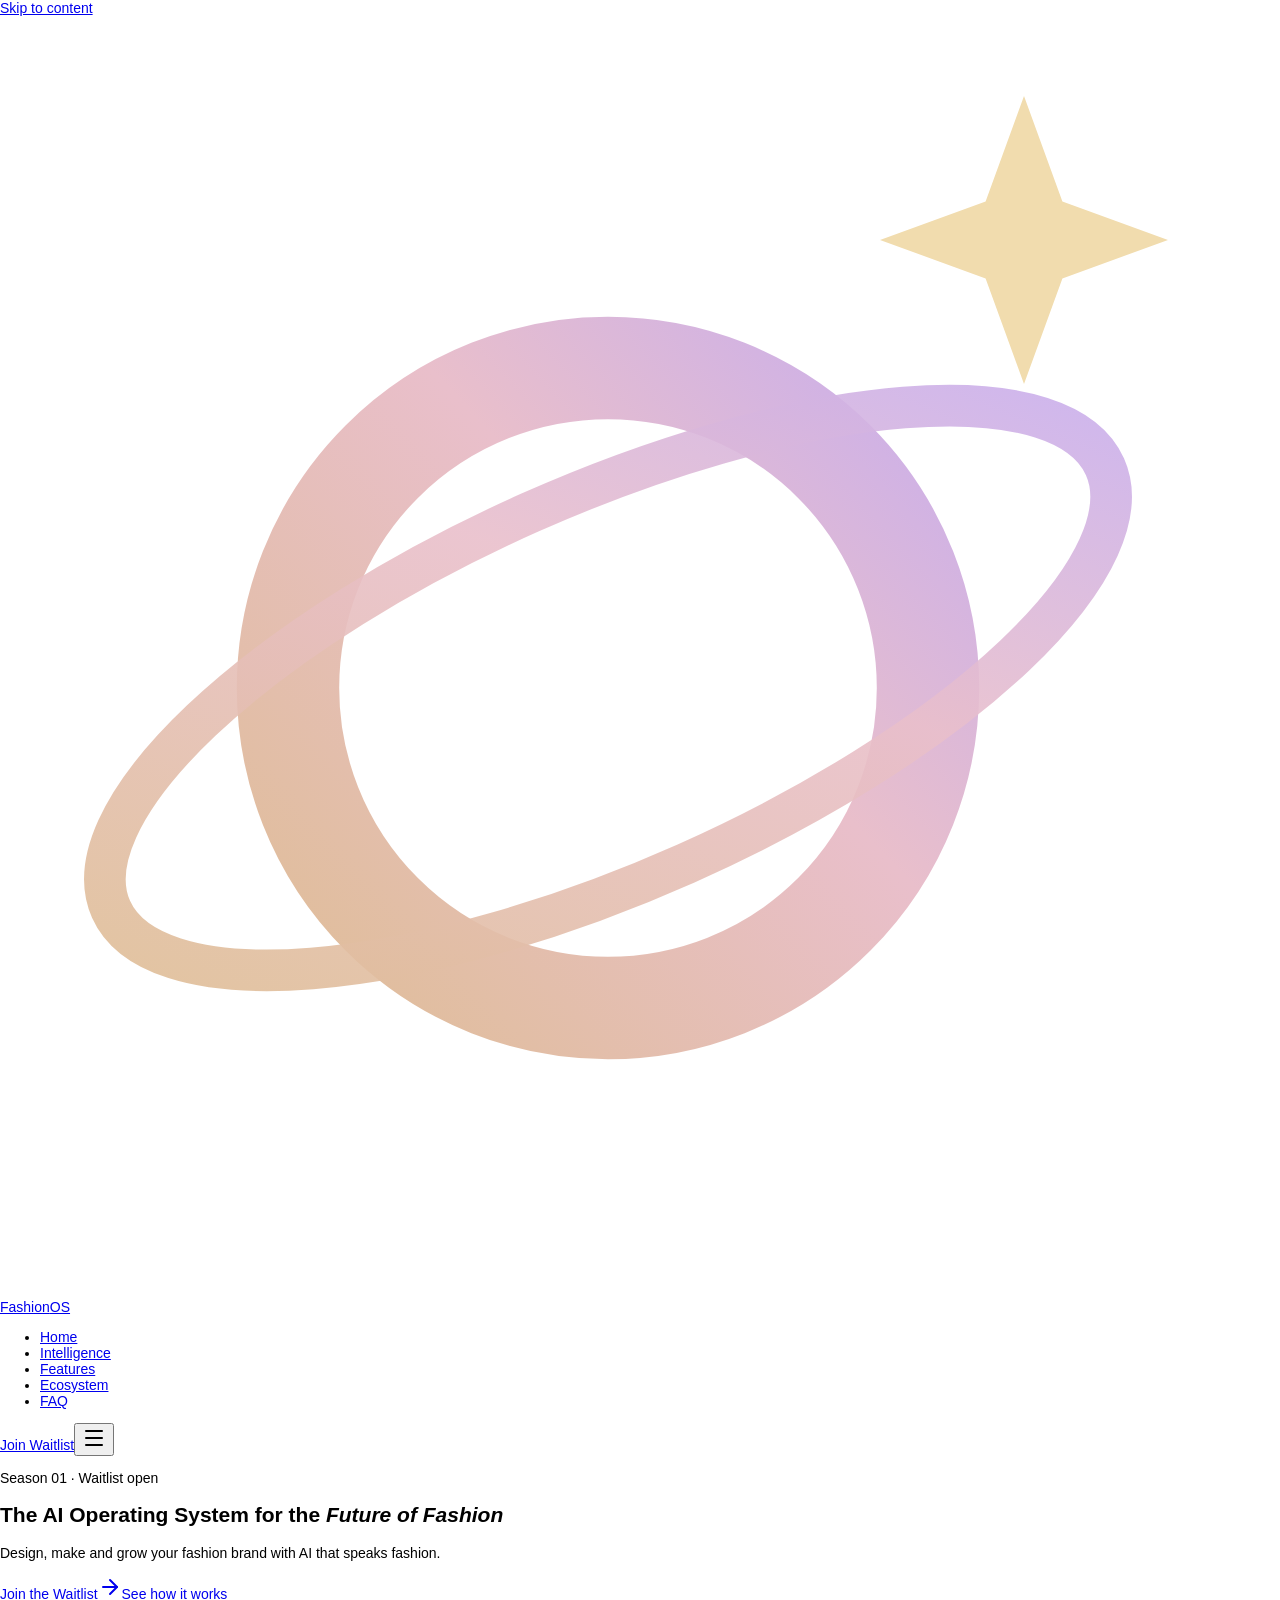
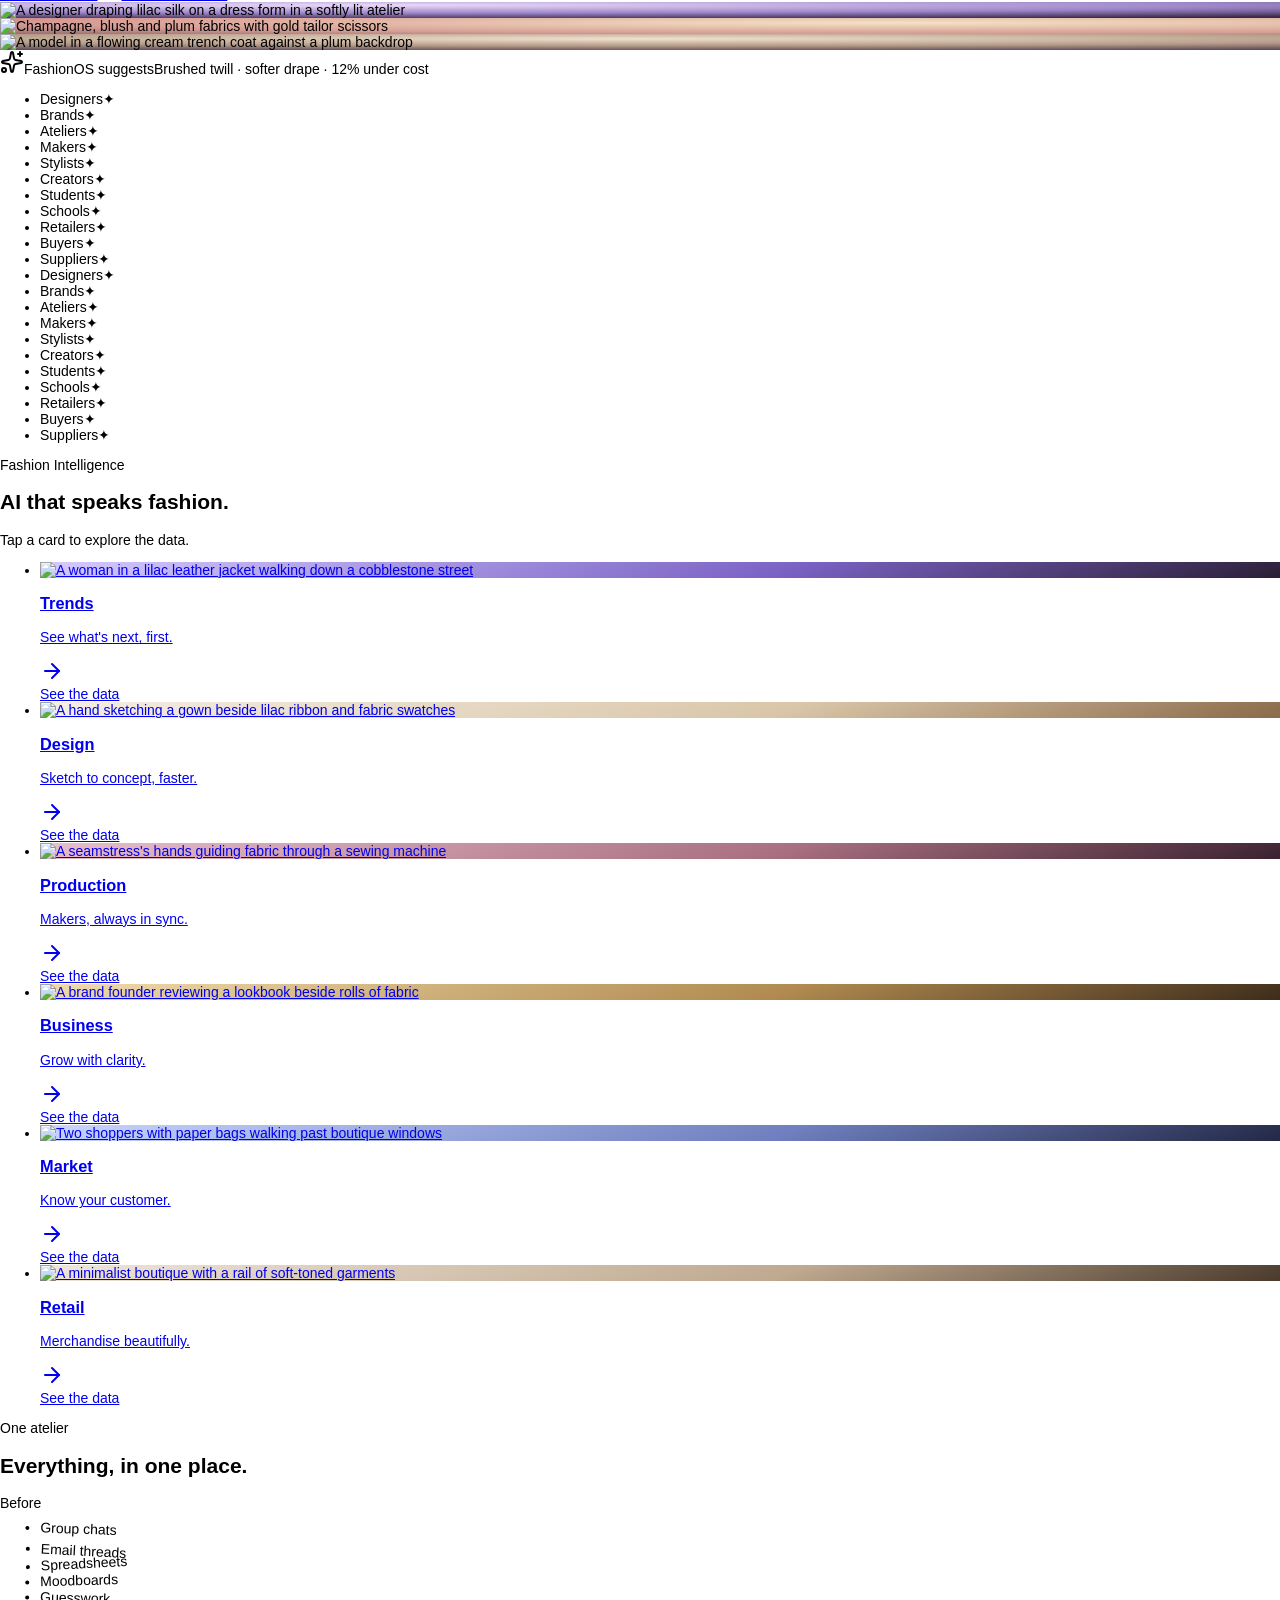
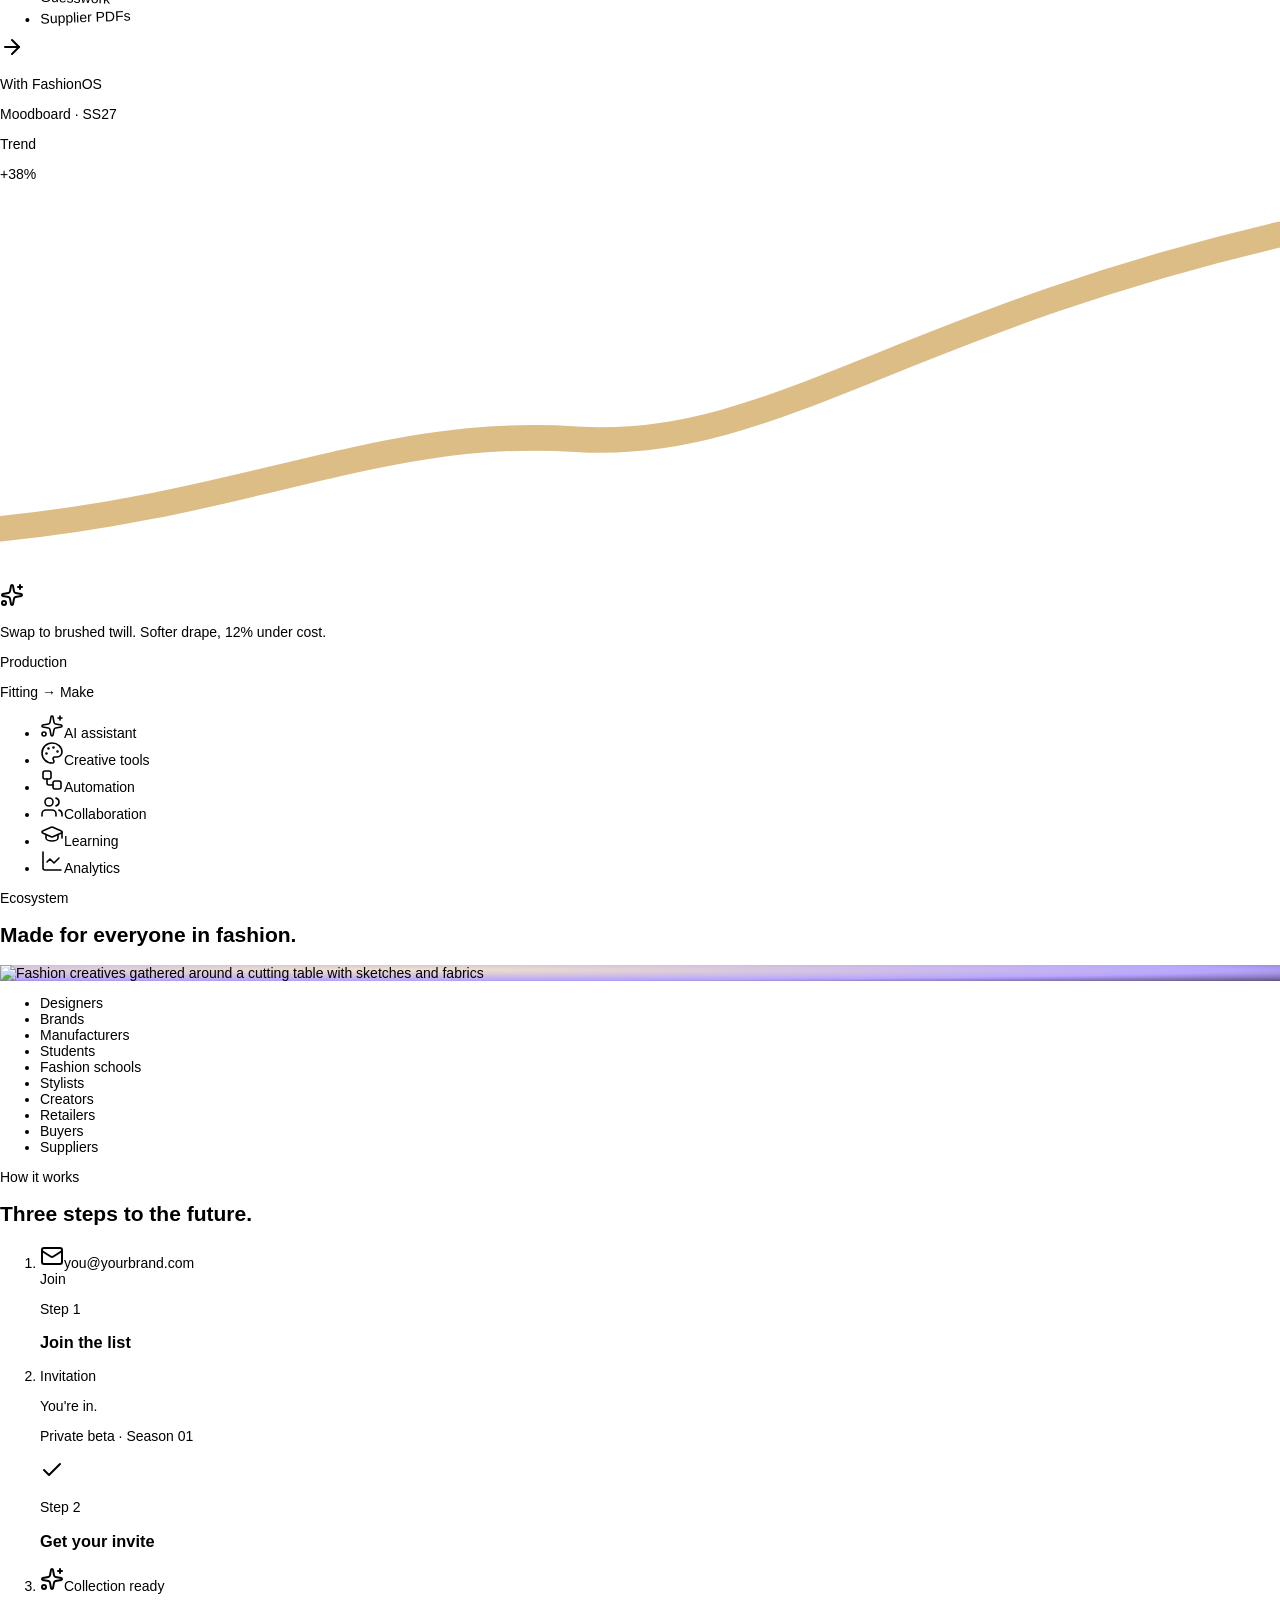
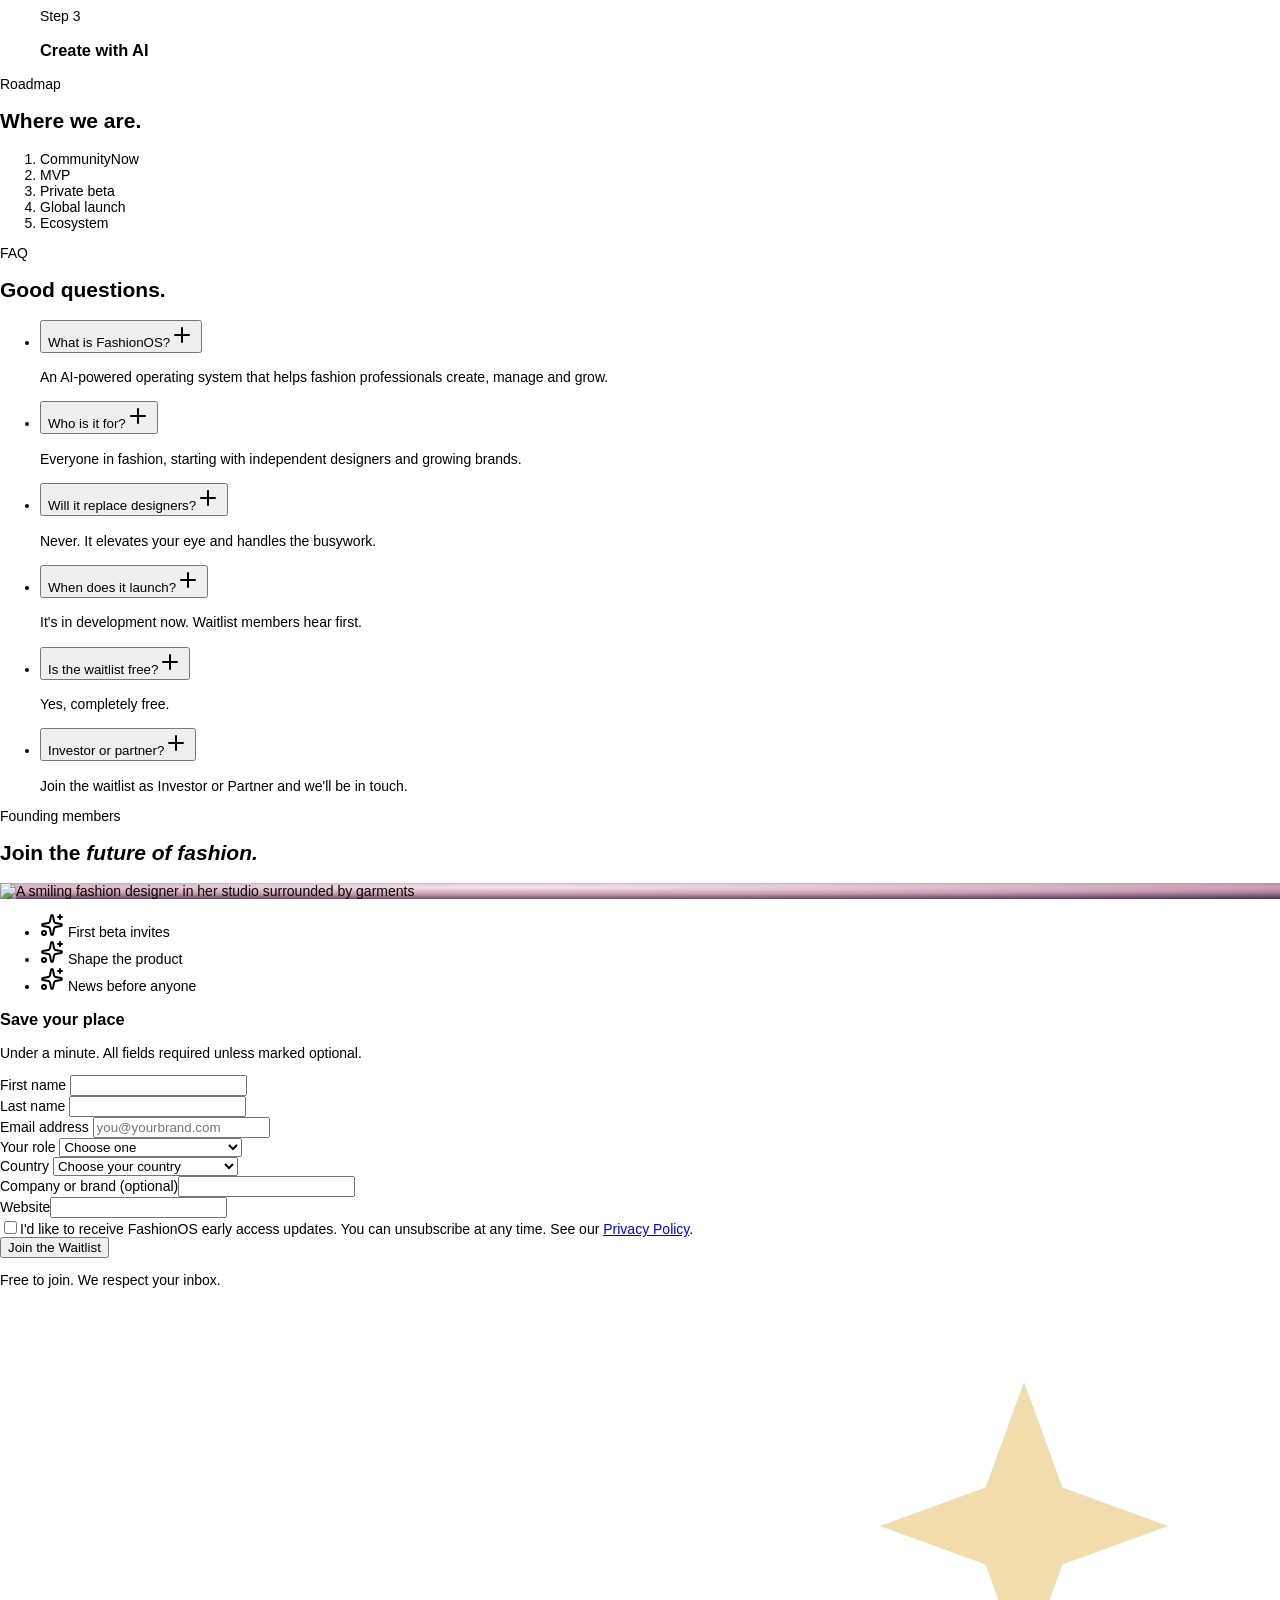
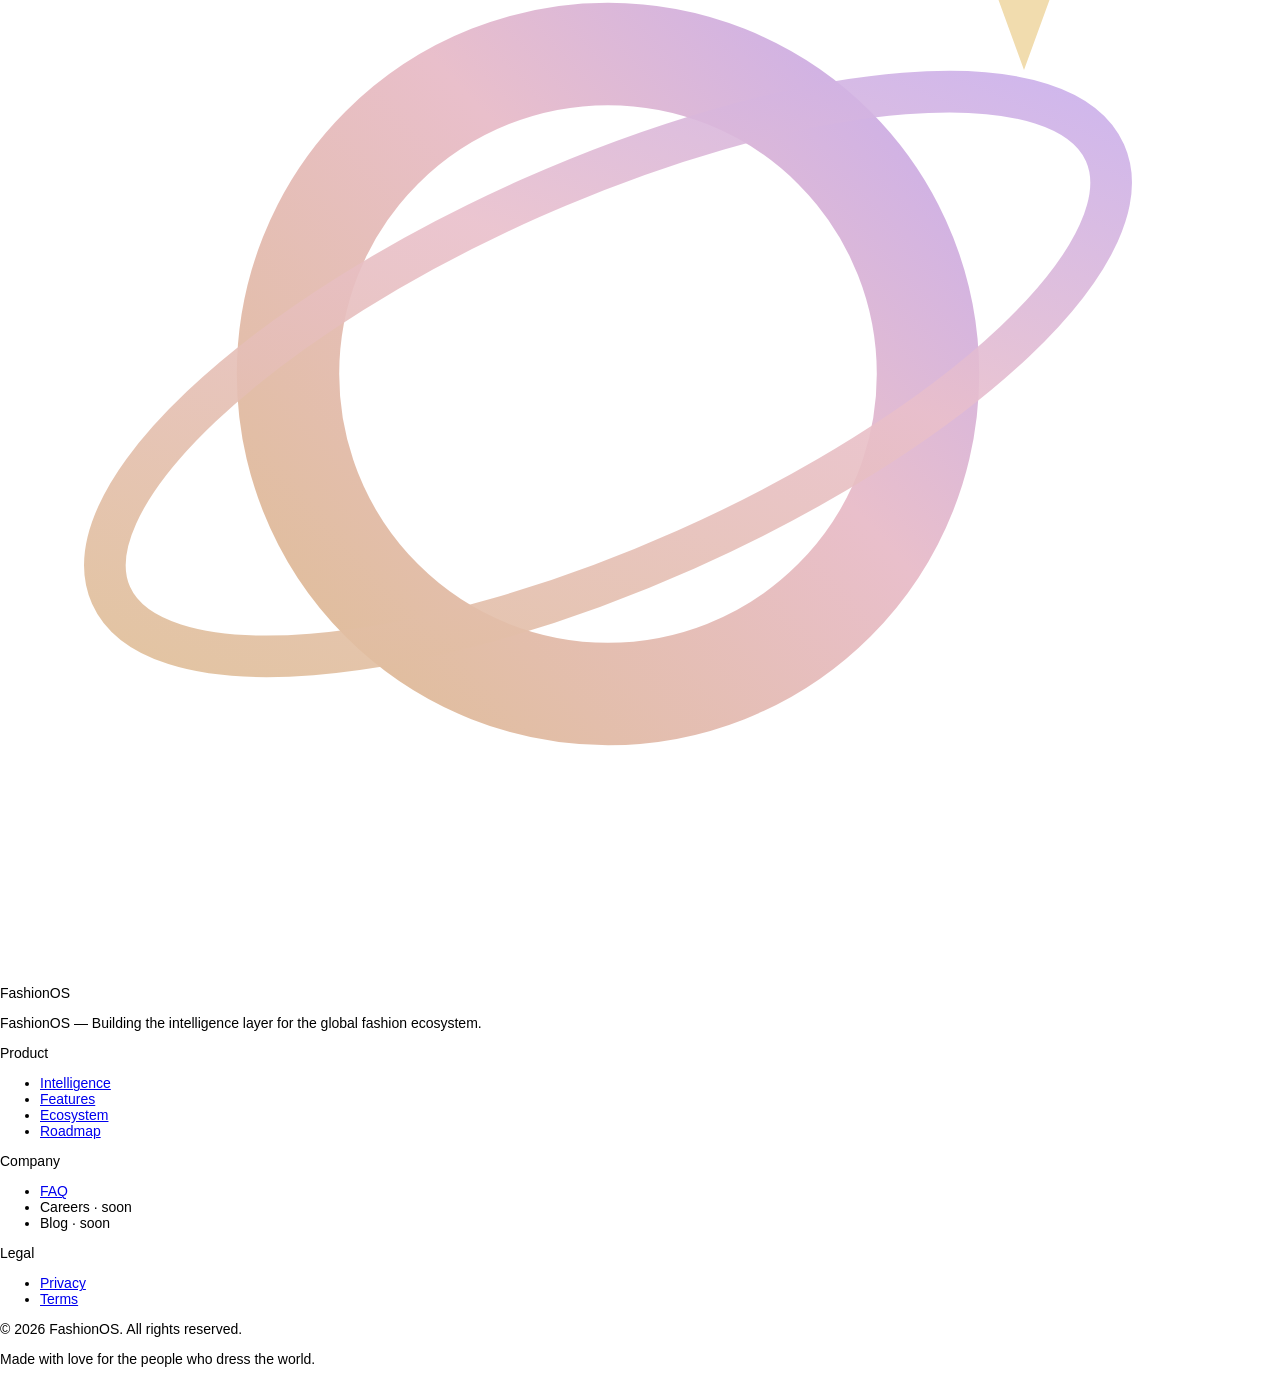
==== index.html @ 743b9f78 "Add files via upload" ====
<!doctype html><html><head><meta charset=utf8><meta name=viewport content="width=device-width,initial-scale=1,viewport-fit=cover"><style>:root{color-scheme:light;box-sizing:border-box;padding-top:env(safe-area-inset-top,0px);padding-bottom:env(safe-area-inset-bottom,0px)}html{scroll-padding-top:env(safe-area-inset-top,0px)}body{margin:0;padding:0;font:14px -apple-system,BlinkMacSystemFont,sans-serif;background:#fff;color:#000}img{max-width:100%}[hidden]:not([hidden=until-found i]){display:none!important}</style></head><body>
<meta name="theme-color" content="#141019" />
    <title>FashionOS Landing Page</title>
    <meta name="description" content="FashionOS is an AI-powered fashion intelligence platform helping designers, brands, manufacturers, and fashion professionals create, manage, and grow smarter." />
    <meta name="robots" content="index, follow" />
    <link rel="canonical" href="https://fashionos.ai/" />
    <meta property="og:type" content="website" />
    <meta property="og:site_name" content="FashionOS" />
    <meta property="og:title" content="FashionOS — Building the Intelligence Layer for Fashion" />
    <meta property="og:description" content="Discover the future of fashion technology with FashionOS, an AI-powered platform designed to transform creativity, production, and business decisions." />
    <meta property="og:url" content="https://fashionos.ai/" />
    <meta property="og:image" content="https://fashionos.ai/og-image.png" />
    <meta property="og:image:width" content="1200" />
    <meta property="og:image:height" content="630" />
    <meta property="og:image:alt" content="FashionOS, the AI operating system for the future of fashion" />
    <meta name="twitter:card" content="summary_large_image" />
    <meta name="twitter:title" content="FashionOS — Building the Intelligence Layer for Fashion" />
    <meta name="twitter:description" content="Discover the future of fashion technology with FashionOS, an AI-powered platform designed to transform creativity, production, and business decisions." />
    <meta name="twitter:image" content="https://fashionos.ai/og-image.png" />
    <script type="application/ld+json">{"@context":"https://schema.org","@type":"Organization","name":"FashionOS","url":"https://fashionos.ai/","logo":"https://fashionos.ai/icon-512.png","description":"FashionOS — Building the intelligence layer for the global fashion ecosystem.","sameAs":[]}</script>
    <script type="application/ld+json">{"@context":"https://schema.org","@type":"WebSite","name":"FashionOS","url":"https://fashionos.ai/"}</script>
    <script type="application/ld+json">{"@context":"https://schema.org","@type":"SoftwareApplication","name":"FashionOS","applicationCategory":"BusinessApplication","applicationSubCategory":"AI Fashion Technology Platform","operatingSystem":"Web","description":"FashionOS is an AI-powered fashion intelligence platform helping designers, brands, manufacturers, and fashion professionals create, manage, and grow smarter.","url":"https://fashionos.ai/"}</script>
    <script type="application/ld+json">{"@context":"https://schema.org","@type":"FAQPage","mainEntity":[{"@type":"Question","name":"What is FashionOS?","acceptedAnswer":{"@type":"Answer","text":"An AI-powered operating system that helps fashion professionals create, manage and grow."}},{"@type":"Question","name":"Who is it for?","acceptedAnswer":{"@type":"Answer","text":"Everyone in fashion, starting with independent designers and growing brands."}},{"@type":"Question","name":"Will it replace designers?","acceptedAnswer":{"@type":"Answer","text":"Never. It elevates your eye and handles the busywork."}},{"@type":"Question","name":"When does it launch?","acceptedAnswer":{"@type":"Answer","text":"It's in development now. Waitlist members hear first."}},{"@type":"Question","name":"Is the waitlist free?","acceptedAnswer":{"@type":"Answer","text":"Yes, completely free."}},{"@type":"Question","name":"Investor or partner?","acceptedAnswer":{"@type":"Answer","text":"Join the waitlist as Investor or Partner and we'll be in touch."}}]}</script>
    <link rel="icon" href="./favicon.svg" type="image/svg+xml" />
    <link rel="icon" href="./favicon-32.png" sizes="32x32" type="image/png" />
    <link rel="apple-touch-icon" href="./apple-touch-icon.png" />
    <link rel="preload" href="./fonts/fraunces-latin-soft-normal.woff2" as="font" type="font/woff2" crossorigin />
    <link rel="preload" href="./fonts/fraunces-latin-soft-italic.woff2" as="font" type="font/woff2" crossorigin />
    <link rel="preload" href="./fonts/inter-latin-wght-normal.woff2" as="font" type="font/woff2" crossorigin />
    <script defer src="./config.js"></script>
    <script type="module" crossorigin src="./assets/index-CwRFqcDE.js"></script>
    <link rel="stylesheet" crossorigin href="./assets/style-B6pCrrAK.css">
<div id="root" data-page="home"><link rel="preload" as="image" href="./images/fashionos-designer-draping-silk.webp" fetchPriority="high"/><link rel="preload" as="image" href="./images/fashionos-fabric-swatches.webp" fetchPriority="high"/><link rel="preload" as="image" href="./images/fashionos-cream-trench-look.webp" fetchPriority="high"/><header class="fixed inset-x-0 top-0 z-50 transition-all duration-500 border-b border-transparent bg-transparent"><a href="#main" class="sr-only focus:not-sr-only focus:absolute focus:left-4 focus:top-3 focus:z-50 focus:rounded-full focus:bg-silk focus:px-4 focus:py-2 focus:text-ink">Skip to content</a><nav aria-label="Main" class="container-fos flex h-[72px] items-center justify-between gap-6"><a href="#top" aria-label="FashionOS home"><span class="inline-flex items-center gap-2.5 "><svg viewBox="0 0 40 40" class="h-8 w-8" aria-hidden="true" focusable="false"><defs><linearGradient id="fos-g-light" x1="4" y1="34" x2="34" y2="6" gradientUnits="userSpaceOnUse"><stop offset="0" stop-color="#dcbd86"></stop><stop offset="0.55" stop-color="#e9bfcb"></stop><stop offset="1" stop-color="#b7a5ff"></stop></linearGradient></defs><circle cx="19" cy="21" r="10" fill="none" stroke="url(#fos-g-light)" stroke-width="3.2"></circle><ellipse cx="19" cy="21" rx="17" ry="6" transform="rotate(-24 19 21)" fill="none" stroke="url(#fos-g-light)" stroke-width="1.3" opacity="0.9"></ellipse><path d="M32 2.5 L33.2 5.8 L36.5 7 L33.2 8.2 L32 11.5 L30.8 8.2 L27.5 7 L30.8 5.8 Z" fill="#f1dcae"></path></svg><span class="font-display text-[22px] leading-none font-medium tracking-tight text-ink">Fashion<span class="ml-[2px] font-sans text-[18px] font-semibold tracking-[0.1em] text-gold-deep">OS</span></span></span></a><ul class="hidden items-center gap-1 lg:flex"><li><a href="#top" aria-current="true" class="relative rounded-full px-4 py-2 text-[14px] font-medium transition-colors duration-300 text-ink"><span aria-hidden="true" class="absolute inset-0 -z-10 rounded-full bg-ink/[0.06] transition-all duration-500 scale-100 opacity-100"></span>Home</a></li><li><a href="#intelligence" class="relative rounded-full px-4 py-2 text-[14px] font-medium transition-colors duration-300 text-ink-soft hover:text-ink"><span aria-hidden="true" class="absolute inset-0 -z-10 rounded-full bg-ink/[0.06] transition-all duration-500 scale-90 opacity-0"></span>Intelligence</a></li><li><a href="#features" class="relative rounded-full px-4 py-2 text-[14px] font-medium transition-colors duration-300 text-ink-soft hover:text-ink"><span aria-hidden="true" class="absolute inset-0 -z-10 rounded-full bg-ink/[0.06] transition-all duration-500 scale-90 opacity-0"></span>Features</a></li><li><a href="#ecosystem" class="relative rounded-full px-4 py-2 text-[14px] font-medium transition-colors duration-300 text-ink-soft hover:text-ink"><span aria-hidden="true" class="absolute inset-0 -z-10 rounded-full bg-ink/[0.06] transition-all duration-500 scale-90 opacity-0"></span>Ecosystem</a></li><li><a href="#faq" class="relative rounded-full px-4 py-2 text-[14px] font-medium transition-colors duration-300 text-ink-soft hover:text-ink"><span aria-hidden="true" class="absolute inset-0 -z-10 rounded-full bg-ink/[0.06] transition-all duration-500 scale-90 opacity-0"></span>FAQ</a></li></ul><div class="flex items-center gap-2"><a href="#waitlist" class="group relative inline-flex min-h-12 whitespace-nowrap items-center justify-center gap-2 rounded-full px-6 py-3 text-[15px] font-semibold tracking-[0.01em] transition-all duration-300 ease-[var(--ease-silk)] active:scale-[0.98] select-none text-silk bg-ink shadow-[0_12px_30px_-14px_rgba(35,26,42,0.7)] hover:bg-[#33263d] hover:-translate-y-0.5 hidden !min-h-10 !px-5 !py-2 !text-[14px] sm:inline-flex">Join Waitlist</a><button type="button" class="inline-flex h-11 w-11 items-center justify-center rounded-full border border-ink/15 text-ink lg:hidden" aria-expanded="false" aria-controls="mobile-menu" aria-label="Open menu"><svg xmlns="http://www.w3.org/2000/svg" width="24" height="24" viewBox="0 0 24 24" fill="none" stroke="currentColor" stroke-width="2" stroke-linecap="round" stroke-linejoin="round" class="lucide lucide-menu h-5 w-5" aria-hidden="true"><path d="M4 5h16"></path><path d="M4 12h16"></path><path d="M4 19h16"></path></svg></button></div></nav></header><main id="main"><section id="top" aria-labelledby="hero-title" class="on-light relative overflow-hidden bg-silk pt-[72px] text-ink"><div aria-hidden="true" class="absolute -top-32 right-[-10%] h-[620px] w-[620px] rounded-full bg-[radial-gradient(circle,rgba(183,165,255,0.35),transparent_65%)]"></div><div aria-hidden="true" class="absolute bottom-[-20%] left-[-10%] h-[520px] w-[520px] rounded-full bg-[radial-gradient(circle,rgba(233,191,203,0.45),transparent_65%)]"></div><div class="container-fos relative grid items-center gap-12 py-12 lg:grid-cols-[1fr_1.05fr] lg:gap-16 lg:py-20"><div><p class="inline-flex items-center gap-2 rounded-full border border-ink/10 bg-cream/80 px-3.5 py-1.5 text-[13px] font-medium text-ink"><span class="pulse-soft h-2 w-2 rounded-full bg-orchid-deep" aria-hidden="true"></span>Season 01 · Waitlist open</p><h1 id="hero-title" class="mt-6 text-[44px] leading-[1.02] font-normal sm:text-[60px] lg:text-[76px]">The AI Operating System for the<!-- --> <em class="text-sheen-light pr-1 italic">Future of Fashion</em></h1><p class="mt-6 max-w-md text-[18px] leading-relaxed text-ink-soft sm:text-[20px]">Design, make and grow your fashion brand with AI that speaks fashion.</p><div class="mt-8 flex flex-col gap-3 sm:flex-row"><a href="#waitlist" class="group relative inline-flex min-h-12 whitespace-nowrap items-center justify-center gap-2 rounded-full px-6 py-3 text-[15px] font-semibold tracking-[0.01em] transition-all duration-300 ease-[var(--ease-silk)] active:scale-[0.98] select-none text-silk bg-ink shadow-[0_12px_30px_-14px_rgba(35,26,42,0.7)] hover:bg-[#33263d] hover:-translate-y-0.5 ">Join the Waitlist<svg xmlns="http://www.w3.org/2000/svg" width="24" height="24" viewBox="0 0 24 24" fill="none" stroke="currentColor" stroke-width="2" stroke-linecap="round" stroke-linejoin="round" class="lucide lucide-arrow-right h-4 w-4 transition-transform duration-300 group-hover:translate-x-0.5" aria-hidden="true"><path d="M5 12h14"></path><path d="m12 5 7 7-7 7"></path></svg></a><a href="#how" class="group relative inline-flex min-h-12 whitespace-nowrap items-center justify-center gap-2 rounded-full px-6 py-3 text-[15px] font-semibold tracking-[0.01em] transition-all duration-300 ease-[var(--ease-silk)] active:scale-[0.98] select-none text-ink border border-ink/20 bg-transparent hover:bg-ink/[0.04] hover:border-ink/40 ">See how it works</a></div></div><div class="relative mx-auto grid w-full max-w-[600px] grid-cols-[1.25fr_1fr] gap-3 sm:gap-4"><div class="relative overflow-hidden row-span-2 h-full min-h-[300px] rounded-[32px] shadow-[0_40px_80px_-40px_rgba(35,26,42,0.55)]" style="background:radial-gradient(120% 90% at 30% 20%, #e9d9f7, #9c86c9 55%, #3b2747)"><img src="./images/fashionos-designer-draping-silk.webp" alt="A designer draping lilac silk on a dress form in a softly lit atelier" width="600" height="750" loading="eager" fetchPriority="high" decoding="async" class="absolute inset-0 h-full w-full object-cover"/></div><div class="relative overflow-hidden aspect-square rounded-[28px]" style="background:radial-gradient(120% 120% at 70% 30%, #f3e3c3, #d79c95 55%, #6e4a5c)"><img src="./images/fashionos-fabric-swatches.webp" alt="Champagne, blush and plum fabrics with gold tailor scissors" width="600" height="600" loading="eager" fetchPriority="high" decoding="async" class="absolute inset-0 h-full w-full object-cover"/></div><div class="relative overflow-hidden aspect-[4/5] rounded-[28px] [&amp;_img]:object-[50%_20%]" style="background:radial-gradient(120% 90% at 50% 30%, #efe2cf, #b39a86 50%, #3b2747)"><img src="./images/fashionos-cream-trench-look.webp" alt="A model in a flowing cream trench coat against a plum backdrop" width="600" height="745" loading="eager" fetchPriority="high" decoding="async" class="absolute inset-0 h-full w-full object-cover"/></div><div class="absolute -bottom-5 left-4 flex max-w-[290px] items-center gap-3 rounded-2xl border border-white/60 bg-cream/90 p-3 pr-4 shadow-[0_20px_40px_-20px_rgba(35,26,42,0.45)] backdrop-blur-md sm:left-8"><span class="inline-flex h-9 w-9 shrink-0 items-center justify-center rounded-full bg-[linear-gradient(135deg,#dcbd86,#b7a5ff)]"><svg xmlns="http://www.w3.org/2000/svg" width="24" height="24" viewBox="0 0 24 24" fill="none" stroke="currentColor" stroke-width="2" stroke-linecap="round" stroke-linejoin="round" class="lucide lucide-sparkles h-4 w-4 text-velvet" aria-hidden="true"><path d="M11.017 2.814a1 1 0 0 1 1.966 0l1.051 5.558a2 2 0 0 0 1.594 1.594l5.558 1.051a1 1 0 0 1 0 1.966l-5.558 1.051a2 2 0 0 0-1.594 1.594l-1.051 5.558a1 1 0 0 1-1.966 0l-1.051-5.558a2 2 0 0 0-1.594-1.594l-5.558-1.051a1 1 0 0 1 0-1.966l5.558-1.051a2 2 0 0 0 1.594-1.594z"></path><path d="M20 2v4"></path><path d="M22 4h-4"></path><circle cx="4" cy="20" r="2"></circle></svg></span><span class="text-[13px] leading-snug"><span class="block font-semibold text-orchid-deep">FashionOS suggests</span><span class="text-ink">Brushed twill · softer drape · 12% under cost</span></span></div></div></div></section><section aria-label="Who FashionOS is for" class="overflow-hidden bg-ink py-5"><ul class="marquee flex w-max gap-8"><li class="flex items-center gap-8 font-display text-[22px] whitespace-nowrap text-silk italic">Designers<span class="text-champagne" aria-hidden="true">✦</span></li><li class="flex items-center gap-8 font-display text-[22px] whitespace-nowrap text-silk italic">Brands<span class="text-champagne" aria-hidden="true">✦</span></li><li class="flex items-center gap-8 font-display text-[22px] whitespace-nowrap text-silk italic">Ateliers<span class="text-champagne" aria-hidden="true">✦</span></li><li class="flex items-center gap-8 font-display text-[22px] whitespace-nowrap text-silk italic">Makers<span class="text-champagne" aria-hidden="true">✦</span></li><li class="flex items-center gap-8 font-display text-[22px] whitespace-nowrap text-silk italic">Stylists<span class="text-champagne" aria-hidden="true">✦</span></li><li class="flex items-center gap-8 font-display text-[22px] whitespace-nowrap text-silk italic">Creators<span class="text-champagne" aria-hidden="true">✦</span></li><li class="flex items-center gap-8 font-display text-[22px] whitespace-nowrap text-silk italic">Students<span class="text-champagne" aria-hidden="true">✦</span></li><li class="flex items-center gap-8 font-display text-[22px] whitespace-nowrap text-silk italic">Schools<span class="text-champagne" aria-hidden="true">✦</span></li><li class="flex items-center gap-8 font-display text-[22px] whitespace-nowrap text-silk italic">Retailers<span class="text-champagne" aria-hidden="true">✦</span></li><li class="flex items-center gap-8 font-display text-[22px] whitespace-nowrap text-silk italic">Buyers<span class="text-champagne" aria-hidden="true">✦</span></li><li class="flex items-center gap-8 font-display text-[22px] whitespace-nowrap text-silk italic">Suppliers<span class="text-champagne" aria-hidden="true">✦</span></li><li aria-hidden="true" class="flex items-center gap-8 font-display text-[22px] whitespace-nowrap text-silk italic">Designers<span class="text-champagne" aria-hidden="true">✦</span></li><li aria-hidden="true" class="flex items-center gap-8 font-display text-[22px] whitespace-nowrap text-silk italic">Brands<span class="text-champagne" aria-hidden="true">✦</span></li><li aria-hidden="true" class="flex items-center gap-8 font-display text-[22px] whitespace-nowrap text-silk italic">Ateliers<span class="text-champagne" aria-hidden="true">✦</span></li><li aria-hidden="true" class="flex items-center gap-8 font-display text-[22px] whitespace-nowrap text-silk italic">Makers<span class="text-champagne" aria-hidden="true">✦</span></li><li aria-hidden="true" class="flex items-center gap-8 font-display text-[22px] whitespace-nowrap text-silk italic">Stylists<span class="text-champagne" aria-hidden="true">✦</span></li><li aria-hidden="true" class="flex items-center gap-8 font-display text-[22px] whitespace-nowrap text-silk italic">Creators<span class="text-champagne" aria-hidden="true">✦</span></li><li aria-hidden="true" class="flex items-center gap-8 font-display text-[22px] whitespace-nowrap text-silk italic">Students<span class="text-champagne" aria-hidden="true">✦</span></li><li aria-hidden="true" class="flex items-center gap-8 font-display text-[22px] whitespace-nowrap text-silk italic">Schools<span class="text-champagne" aria-hidden="true">✦</span></li><li aria-hidden="true" class="flex items-center gap-8 font-display text-[22px] whitespace-nowrap text-silk italic">Retailers<span class="text-champagne" aria-hidden="true">✦</span></li><li aria-hidden="true" class="flex items-center gap-8 font-display text-[22px] whitespace-nowrap text-silk italic">Buyers<span class="text-champagne" aria-hidden="true">✦</span></li><li aria-hidden="true" class="flex items-center gap-8 font-display text-[22px] whitespace-nowrap text-silk italic">Suppliers<span class="text-champagne" aria-hidden="true">✦</span></li></ul></section><section id="intelligence" aria-labelledby="intel-title" class="on-light bg-silk py-20 text-ink sm:py-28"><div class="container-fos"><div class="flex flex-col justify-between gap-4 sm:flex-row sm:items-end"><div><p class="eyebrow text-gold-deep">Fashion Intelligence</p><h2 id="intel-title" class="mt-4 text-[36px] leading-[1.05] font-normal sm:text-[48px] lg:text-[60px] text-ink ">AI that speaks fashion.</h2></div><p class="text-[15px] text-ink-soft">Tap a card to explore the data.</p></div><ul class="-mx-5 mt-10 flex snap-x snap-mandatory gap-4 overflow-x-auto px-5 pb-4 sm:mx-0 sm:grid sm:grid-cols-2 sm:overflow-visible sm:px-0 lg:grid-cols-3"><li class="w-[78%] shrink-0 snap-start sm:w-auto"><a href="intelligence-trends.html" class="group relative block overflow-hidden rounded-[28px]"><div class="relative overflow-hidden aspect-[4/5] transition-transform duration-700 ease-[var(--ease-silk)] group-hover:scale-[1.03]" style="background:linear-gradient(160deg, #d6cbff, #7a62c4 60%, #2a1f35)"><img src="./images/fashionos-trend-intelligence.webp" alt="A woman in a lilac leather jacket walking down a cobblestone street" width="800" height="993" loading="lazy" fetchPriority="auto" decoding="async" class="absolute inset-0 h-full w-full object-cover"/></div><div class="absolute inset-x-0 bottom-0 flex items-end justify-between gap-3 bg-gradient-to-t from-[#140f19]/85 via-[#140f19]/35 to-transparent p-6 pt-24"><div><h3 class="text-[30px] leading-none font-normal text-silk">Trends</h3><p class="mt-2 text-[15px] text-silk/90">See what&#x27;s next, first.</p></div><span class="inline-flex h-11 w-11 shrink-0 items-center justify-center rounded-full bg-silk text-ink transition-transform duration-300 group-hover:translate-x-1" aria-hidden="true"><svg xmlns="http://www.w3.org/2000/svg" width="24" height="24" viewBox="0 0 24 24" fill="none" stroke="currentColor" stroke-width="2" stroke-linecap="round" stroke-linejoin="round" class="lucide lucide-arrow-right h-5 w-5" aria-hidden="true"><path d="M5 12h14"></path><path d="m12 5 7 7-7 7"></path></svg></span></div><span class="absolute top-4 left-4 rounded-full bg-silk/85 px-3 py-1 text-[12px] font-medium text-ink backdrop-blur">See the data</span></a></li><li class="w-[78%] shrink-0 snap-start sm:w-auto"><a href="intelligence-design.html" class="group relative block overflow-hidden rounded-[28px]"><div class="relative overflow-hidden aspect-[4/5] transition-transform duration-700 ease-[var(--ease-silk)] group-hover:scale-[1.03]" style="background:linear-gradient(160deg, #f6efe6, #d9c6a8 60%, #8a6a4a)"><img src="./images/fashionos-design-intelligence.webp" alt="A hand sketching a gown beside lilac ribbon and fabric swatches" width="800" height="1000" loading="lazy" fetchPriority="auto" decoding="async" class="absolute inset-0 h-full w-full object-cover"/></div><div class="absolute inset-x-0 bottom-0 flex items-end justify-between gap-3 bg-gradient-to-t from-[#140f19]/85 via-[#140f19]/35 to-transparent p-6 pt-24"><div><h3 class="text-[30px] leading-none font-normal text-silk">Design</h3><p class="mt-2 text-[15px] text-silk/90">Sketch to concept, faster.</p></div><span class="inline-flex h-11 w-11 shrink-0 items-center justify-center rounded-full bg-silk text-ink transition-transform duration-300 group-hover:translate-x-1" aria-hidden="true"><svg xmlns="http://www.w3.org/2000/svg" width="24" height="24" viewBox="0 0 24 24" fill="none" stroke="currentColor" stroke-width="2" stroke-linecap="round" stroke-linejoin="round" class="lucide lucide-arrow-right h-5 w-5" aria-hidden="true"><path d="M5 12h14"></path><path d="m12 5 7 7-7 7"></path></svg></span></div><span class="absolute top-4 left-4 rounded-full bg-silk/85 px-3 py-1 text-[12px] font-medium text-ink backdrop-blur">See the data</span></a></li><li class="w-[78%] shrink-0 snap-start sm:w-auto"><a href="intelligence-production.html" class="group relative block overflow-hidden rounded-[28px]"><div class="relative overflow-hidden aspect-[4/5] transition-transform duration-700 ease-[var(--ease-silk)] group-hover:scale-[1.03]" style="background:linear-gradient(160deg, #e9bfcb, #a86f80 60%, #3b2230)"><img src="./images/fashionos-production-intelligence.webp" alt="A seamstress&#x27;s hands guiding fabric through a sewing machine" width="800" height="993" loading="lazy" fetchPriority="auto" decoding="async" class="absolute inset-0 h-full w-full object-cover"/></div><div class="absolute inset-x-0 bottom-0 flex items-end justify-between gap-3 bg-gradient-to-t from-[#140f19]/85 via-[#140f19]/35 to-transparent p-6 pt-24"><div><h3 class="text-[30px] leading-none font-normal text-silk">Production</h3><p class="mt-2 text-[15px] text-silk/90">Makers, always in sync.</p></div><span class="inline-flex h-11 w-11 shrink-0 items-center justify-center rounded-full bg-silk text-ink transition-transform duration-300 group-hover:translate-x-1" aria-hidden="true"><svg xmlns="http://www.w3.org/2000/svg" width="24" height="24" viewBox="0 0 24 24" fill="none" stroke="currentColor" stroke-width="2" stroke-linecap="round" stroke-linejoin="round" class="lucide lucide-arrow-right h-5 w-5" aria-hidden="true"><path d="M5 12h14"></path><path d="m12 5 7 7-7 7"></path></svg></span></div><span class="absolute top-4 left-4 rounded-full bg-silk/85 px-3 py-1 text-[12px] font-medium text-ink backdrop-blur">See the data</span></a></li><li class="w-[78%] shrink-0 snap-start sm:w-auto"><a href="intelligence-business.html" class="group relative block overflow-hidden rounded-[28px]"><div class="relative overflow-hidden aspect-[4/5] transition-transform duration-700 ease-[var(--ease-silk)] group-hover:scale-[1.03]" style="background:linear-gradient(160deg, #f1dcae, #b08a4f 60%, #3d2c1b)"><img src="./images/fashionos-business-intelligence.webp" alt="A brand founder reviewing a lookbook beside rolls of fabric" width="800" height="993" loading="lazy" fetchPriority="auto" decoding="async" class="absolute inset-0 h-full w-full object-cover"/></div><div class="absolute inset-x-0 bottom-0 flex items-end justify-between gap-3 bg-gradient-to-t from-[#140f19]/85 via-[#140f19]/35 to-transparent p-6 pt-24"><div><h3 class="text-[30px] leading-none font-normal text-silk">Business</h3><p class="mt-2 text-[15px] text-silk/90">Grow with clarity.</p></div><span class="inline-flex h-11 w-11 shrink-0 items-center justify-center rounded-full bg-silk text-ink transition-transform duration-300 group-hover:translate-x-1" aria-hidden="true"><svg xmlns="http://www.w3.org/2000/svg" width="24" height="24" viewBox="0 0 24 24" fill="none" stroke="currentColor" stroke-width="2" stroke-linecap="round" stroke-linejoin="round" class="lucide lucide-arrow-right h-5 w-5" aria-hidden="true"><path d="M5 12h14"></path><path d="m12 5 7 7-7 7"></path></svg></span></div><span class="absolute top-4 left-4 rounded-full bg-silk/85 px-3 py-1 text-[12px] font-medium text-ink backdrop-blur">See the data</span></a></li><li class="w-[78%] shrink-0 snap-start sm:w-auto"><a href="intelligence-market.html" class="group relative block overflow-hidden rounded-[28px]"><div class="relative overflow-hidden aspect-[4/5] transition-transform duration-700 ease-[var(--ease-silk)] group-hover:scale-[1.03]" style="background:linear-gradient(160deg, #c9d6ff, #6f7fbf 60%, #232845)"><img src="./images/fashionos-market-intelligence.webp" alt="Two shoppers with paper bags walking past boutique windows" width="800" height="993" loading="lazy" fetchPriority="auto" decoding="async" class="absolute inset-0 h-full w-full object-cover"/></div><div class="absolute inset-x-0 bottom-0 flex items-end justify-between gap-3 bg-gradient-to-t from-[#140f19]/85 via-[#140f19]/35 to-transparent p-6 pt-24"><div><h3 class="text-[30px] leading-none font-normal text-silk">Market</h3><p class="mt-2 text-[15px] text-silk/90">Know your customer.</p></div><span class="inline-flex h-11 w-11 shrink-0 items-center justify-center rounded-full bg-silk text-ink transition-transform duration-300 group-hover:translate-x-1" aria-hidden="true"><svg xmlns="http://www.w3.org/2000/svg" width="24" height="24" viewBox="0 0 24 24" fill="none" stroke="currentColor" stroke-width="2" stroke-linecap="round" stroke-linejoin="round" class="lucide lucide-arrow-right h-5 w-5" aria-hidden="true"><path d="M5 12h14"></path><path d="m12 5 7 7-7 7"></path></svg></span></div><span class="absolute top-4 left-4 rounded-full bg-silk/85 px-3 py-1 text-[12px] font-medium text-ink backdrop-blur">See the data</span></a></li><li class="w-[78%] shrink-0 snap-start sm:w-auto"><a href="intelligence-retail.html" class="group relative block overflow-hidden rounded-[28px]"><div class="relative overflow-hidden aspect-[4/5] transition-transform duration-700 ease-[var(--ease-silk)] group-hover:scale-[1.03]" style="background:linear-gradient(160deg, #efe6da, #bfa98f 60%, #4a3a2c)"><img src="./images/fashionos-retail-intelligence.webp" alt="A minimalist boutique with a rail of soft-toned garments" width="800" height="993" loading="lazy" fetchPriority="auto" decoding="async" class="absolute inset-0 h-full w-full object-cover"/></div><div class="absolute inset-x-0 bottom-0 flex items-end justify-between gap-3 bg-gradient-to-t from-[#140f19]/85 via-[#140f19]/35 to-transparent p-6 pt-24"><div><h3 class="text-[30px] leading-none font-normal text-silk">Retail</h3><p class="mt-2 text-[15px] text-silk/90">Merchandise beautifully.</p></div><span class="inline-flex h-11 w-11 shrink-0 items-center justify-center rounded-full bg-silk text-ink transition-transform duration-300 group-hover:translate-x-1" aria-hidden="true"><svg xmlns="http://www.w3.org/2000/svg" width="24" height="24" viewBox="0 0 24 24" fill="none" stroke="currentColor" stroke-width="2" stroke-linecap="round" stroke-linejoin="round" class="lucide lucide-arrow-right h-5 w-5" aria-hidden="true"><path d="M5 12h14"></path><path d="m12 5 7 7-7 7"></path></svg></span></div><span class="absolute top-4 left-4 rounded-full bg-silk/85 px-3 py-1 text-[12px] font-medium text-ink backdrop-blur">See the data</span></a></li></ul></div></section><section id="features" aria-labelledby="features-title" class="on-light bg-linen py-20 text-ink sm:py-28"><div class="container-fos"><div class="text-center"><p class="eyebrow text-gold-deep">One atelier</p><h2 id="features-title" class="mt-4 text-[36px] leading-[1.05] font-normal sm:text-[48px] lg:text-[60px] text-ink ">Everything, in one place.</h2></div><div class="mt-12 grid items-center gap-6 lg:grid-cols-[1fr_auto_1.4fr] lg:gap-8"><div class="rounded-[28px] border border-dashed border-ink/20 p-6"><p class="text-[12px] font-semibold tracking-[0.16em] text-ink-soft uppercase">Before</p><ul class="mt-4 flex flex-wrap gap-2.5"><li class="rounded-full border border-ink/15 bg-cream px-3.5 py-2 text-[14px] text-ink-soft line-through decoration-ink/30" style="transform:rotate(-3deg)">Spreadsheets</li><li class="rounded-full border border-ink/15 bg-cream px-3.5 py-2 text-[14px] text-ink-soft line-through decoration-ink/30" style="transform:rotate(2deg)">Group chats</li><li class="rounded-full border border-ink/15 bg-cream px-3.5 py-2 text-[14px] text-ink-soft line-through decoration-ink/30" style="transform:rotate(-1.5deg)">Moodboards</li><li class="rounded-full border border-ink/15 bg-cream px-3.5 py-2 text-[14px] text-ink-soft line-through decoration-ink/30" style="transform:rotate(3deg)">Email threads</li><li class="rounded-full border border-ink/15 bg-cream px-3.5 py-2 text-[14px] text-ink-soft line-through decoration-ink/30" style="transform:rotate(-2deg)">Supplier PDFs</li><li class="rounded-full border border-ink/15 bg-cream px-3.5 py-2 text-[14px] text-ink-soft line-through decoration-ink/30" style="transform:rotate(1.5deg)">Guesswork</li></ul></div><span class="mx-auto inline-flex h-12 w-12 rotate-90 items-center justify-center rounded-full bg-ink text-champagne lg:rotate-0" aria-hidden="true"><svg xmlns="http://www.w3.org/2000/svg" width="24" height="24" viewBox="0 0 24 24" fill="none" stroke="currentColor" stroke-width="2" stroke-linecap="round" stroke-linejoin="round" class="lucide lucide-arrow-right h-5 w-5" aria-hidden="true"><path d="M5 12h14"></path><path d="m12 5 7 7-7 7"></path></svg></span><div><p class="mb-3 text-[12px] font-semibold tracking-[0.16em] text-orchid-deep uppercase">With FashionOS</p><div role="img" aria-label="The FashionOS workspace: a moodboard, a trend signal, an AI suggestion and a production tracker in one view" class="relative rounded-[28px] bg-velvet p-4 shadow-[0_40px_80px_-40px_rgba(35,26,42,0.7)] sm:p-5"><div class="mb-3 flex items-center gap-1.5" aria-hidden="true"><span class="h-2.5 w-2.5 rounded-full bg-blush/70"></span><span class="h-2.5 w-2.5 rounded-full bg-champagne/70"></span><span class="h-2.5 w-2.5 rounded-full bg-orchid/70"></span></div><div class="grid grid-cols-5 gap-3"><div class="glass col-span-3 rounded-2xl p-3.5"><p class="text-[10px] font-semibold tracking-[0.16em] text-mist uppercase">Moodboard · SS27</p><div class="mt-2.5 flex gap-1.5"><span class="aspect-[3/4] flex-1 rounded-lg" style="background:#b9a6e8"></span><span class="aspect-[3/4] flex-1 rounded-lg" style="background:#efe2cf"></span><span class="aspect-[3/4] flex-1 rounded-lg" style="background:#dcbd86"></span><span class="aspect-[3/4] flex-1 rounded-lg" style="background:#d79c95"></span><span class="aspect-[3/4] flex-1 rounded-lg" style="background:#3b2747"></span></div></div><div class="glass col-span-2 rounded-2xl p-3.5"><p class="text-[10px] font-semibold tracking-[0.16em] text-mist uppercase">Trend</p><p class="mt-1 font-display text-[26px] leading-none text-champagne">+38%</p><svg viewBox="0 0 100 30" class="mt-2 h-7 w-full" aria-hidden="true"><path d="M0 26 C 20 24, 30 18, 45 19 S 70 10, 100 3" fill="none" stroke="#dcbd86" stroke-width="2" stroke-linecap="round"></path></svg></div><div class="glass col-span-3 flex items-center gap-2.5 rounded-2xl p-3.5"><span class="inline-flex h-8 w-8 shrink-0 items-center justify-center rounded-full bg-[linear-gradient(135deg,#dcbd86,#b7a5ff)]"><svg xmlns="http://www.w3.org/2000/svg" width="24" height="24" viewBox="0 0 24 24" fill="none" stroke="currentColor" stroke-width="2" stroke-linecap="round" stroke-linejoin="round" class="lucide lucide-sparkles h-4 w-4 text-velvet" aria-hidden="true"><path d="M11.017 2.814a1 1 0 0 1 1.966 0l1.051 5.558a2 2 0 0 0 1.594 1.594l5.558 1.051a1 1 0 0 1 0 1.966l-5.558 1.051a2 2 0 0 0-1.594 1.594l-1.051 5.558a1 1 0 0 1-1.966 0l-1.051-5.558a2 2 0 0 0-1.594-1.594l-5.558-1.051a1 1 0 0 1 0-1.966l5.558-1.051a2 2 0 0 0 1.594-1.594z"></path><path d="M20 2v4"></path><path d="M22 4h-4"></path><circle cx="4" cy="20" r="2"></circle></svg></span><p class="text-[12.5px] leading-snug text-silk">Swap to brushed twill. Softer drape, 12% under cost.</p></div><div class="glass col-span-2 rounded-2xl p-3.5"><p class="text-[10px] font-semibold tracking-[0.16em] text-mist uppercase">Production</p><div class="mt-3 flex items-center" aria-hidden="true"><span class="flex flex-1 items-center"><span class="h-2.5 w-2.5 rounded-full bg-champagne"></span><span class="h-px flex-1 bg-champagne"></span></span><span class="flex flex-1 items-center"><span class="h-2.5 w-2.5 rounded-full bg-champagne"></span><span class="h-px flex-1 bg-white/15"></span></span><span class="flex flex-1 items-center"><span class="h-2.5 w-2.5 rounded-full bg-orchid"></span><span class="h-px flex-1 bg-white/15"></span></span><span class="flex flex-1 items-center"><span class="h-2.5 w-2.5 rounded-full bg-white/20"></span></span></div><p class="mt-2 text-[11px] text-mist">Fitting → Make</p></div></div></div></div></div><ul class="mt-12 grid grid-cols-2 gap-3 sm:grid-cols-3 lg:grid-cols-6"><li class="flex flex-col items-center gap-3 rounded-[22px] bg-cream px-3 py-6 text-center transition-transform duration-300 hover:-translate-y-1"><span class="inline-flex h-12 w-12 items-center justify-center rounded-full bg-[linear-gradient(135deg,rgba(220,189,134,0.35),rgba(183,165,255,0.35))] text-ink"><svg xmlns="http://www.w3.org/2000/svg" width="24" height="24" viewBox="0 0 24 24" fill="none" stroke="currentColor" stroke-width="1.6" stroke-linecap="round" stroke-linejoin="round" class="lucide lucide-sparkles h-5 w-5" aria-hidden="true"><path d="M11.017 2.814a1 1 0 0 1 1.966 0l1.051 5.558a2 2 0 0 0 1.594 1.594l5.558 1.051a1 1 0 0 1 0 1.966l-5.558 1.051a2 2 0 0 0-1.594 1.594l-1.051 5.558a1 1 0 0 1-1.966 0l-1.051-5.558a2 2 0 0 0-1.594-1.594l-5.558-1.051a1 1 0 0 1 0-1.966l5.558-1.051a2 2 0 0 0 1.594-1.594z"></path><path d="M20 2v4"></path><path d="M22 4h-4"></path><circle cx="4" cy="20" r="2"></circle></svg></span><span class="text-[15px] font-medium">AI assistant</span></li><li class="flex flex-col items-center gap-3 rounded-[22px] bg-cream px-3 py-6 text-center transition-transform duration-300 hover:-translate-y-1"><span class="inline-flex h-12 w-12 items-center justify-center rounded-full bg-[linear-gradient(135deg,rgba(220,189,134,0.35),rgba(183,165,255,0.35))] text-ink"><svg xmlns="http://www.w3.org/2000/svg" width="24" height="24" viewBox="0 0 24 24" fill="none" stroke="currentColor" stroke-width="1.6" stroke-linecap="round" stroke-linejoin="round" class="lucide lucide-palette h-5 w-5" aria-hidden="true"><path d="M12 22a1 1 0 0 1 0-20 10 9 0 0 1 10 9 5 5 0 0 1-5 5h-2.25a1.75 1.75 0 0 0-1.4 2.8l.3.4a1.75 1.75 0 0 1-1.4 2.8z"></path><circle cx="13.5" cy="6.5" r=".5" fill="currentColor"></circle><circle cx="17.5" cy="10.5" r=".5" fill="currentColor"></circle><circle cx="6.5" cy="12.5" r=".5" fill="currentColor"></circle><circle cx="8.5" cy="7.5" r=".5" fill="currentColor"></circle></svg></span><span class="text-[15px] font-medium">Creative tools</span></li><li class="flex flex-col items-center gap-3 rounded-[22px] bg-cream px-3 py-6 text-center transition-transform duration-300 hover:-translate-y-1"><span class="inline-flex h-12 w-12 items-center justify-center rounded-full bg-[linear-gradient(135deg,rgba(220,189,134,0.35),rgba(183,165,255,0.35))] text-ink"><svg xmlns="http://www.w3.org/2000/svg" width="24" height="24" viewBox="0 0 24 24" fill="none" stroke="currentColor" stroke-width="1.6" stroke-linecap="round" stroke-linejoin="round" class="lucide lucide-workflow h-5 w-5" aria-hidden="true"><rect width="8" height="8" x="3" y="3" rx="2"></rect><path d="M7 11v4a2 2 0 0 0 2 2h4"></path><rect width="8" height="8" x="13" y="13" rx="2"></rect></svg></span><span class="text-[15px] font-medium">Automation</span></li><li class="flex flex-col items-center gap-3 rounded-[22px] bg-cream px-3 py-6 text-center transition-transform duration-300 hover:-translate-y-1"><span class="inline-flex h-12 w-12 items-center justify-center rounded-full bg-[linear-gradient(135deg,rgba(220,189,134,0.35),rgba(183,165,255,0.35))] text-ink"><svg xmlns="http://www.w3.org/2000/svg" width="24" height="24" viewBox="0 0 24 24" fill="none" stroke="currentColor" stroke-width="1.6" stroke-linecap="round" stroke-linejoin="round" class="lucide lucide-users h-5 w-5" aria-hidden="true"><path d="M16 21v-2a4 4 0 0 0-4-4H6a4 4 0 0 0-4 4v2"></path><path d="M16 3.128a4 4 0 0 1 0 7.744"></path><path d="M22 21v-2a4 4 0 0 0-3-3.87"></path><circle cx="9" cy="7" r="4"></circle></svg></span><span class="text-[15px] font-medium">Collaboration</span></li><li class="flex flex-col items-center gap-3 rounded-[22px] bg-cream px-3 py-6 text-center transition-transform duration-300 hover:-translate-y-1"><span class="inline-flex h-12 w-12 items-center justify-center rounded-full bg-[linear-gradient(135deg,rgba(220,189,134,0.35),rgba(183,165,255,0.35))] text-ink"><svg xmlns="http://www.w3.org/2000/svg" width="24" height="24" viewBox="0 0 24 24" fill="none" stroke="currentColor" stroke-width="1.6" stroke-linecap="round" stroke-linejoin="round" class="lucide lucide-graduation-cap h-5 w-5" aria-hidden="true"><path d="M21.42 10.922a1 1 0 0 0-.019-1.838L12.83 5.18a2 2 0 0 0-1.66 0L2.6 9.08a1 1 0 0 0 0 1.832l8.57 3.908a2 2 0 0 0 1.66 0z"></path><path d="M22 10v6"></path><path d="M6 12.5V16a6 3 0 0 0 12 0v-3.5"></path></svg></span><span class="text-[15px] font-medium">Learning</span></li><li class="flex flex-col items-center gap-3 rounded-[22px] bg-cream px-3 py-6 text-center transition-transform duration-300 hover:-translate-y-1"><span class="inline-flex h-12 w-12 items-center justify-center rounded-full bg-[linear-gradient(135deg,rgba(220,189,134,0.35),rgba(183,165,255,0.35))] text-ink"><svg xmlns="http://www.w3.org/2000/svg" width="24" height="24" viewBox="0 0 24 24" fill="none" stroke="currentColor" stroke-width="1.6" stroke-linecap="round" stroke-linejoin="round" class="lucide lucide-chart-line h-5 w-5" aria-hidden="true"><path d="M3 3v16a2 2 0 0 0 2 2h16"></path><path d="m19 9-5 5-4-4-3 3"></path></svg></span><span class="text-[15px] font-medium">Analytics</span></li></ul></div></section><section id="ecosystem" aria-labelledby="eco-title" class="relative overflow-hidden bg-velvet py-20 sm:py-28"><div class="container-fos"><div class="text-center"><p class="eyebrow text-champagne">Ecosystem</p><h2 id="eco-title" class="mt-4 text-[36px] leading-[1.05] font-normal sm:text-[48px] lg:text-[60px] text-silk ">Made for everyone in fashion.</h2></div><div class="relative mt-12"><div class="relative overflow-hidden aspect-[4/3] rounded-[32px] sm:aspect-[16/9]" style="background:radial-gradient(120% 120% at 30% 30%, #f3e3c3, #b7a5ff 55%, #261d2f)"><img src="./images/fashionos-fashion-community.webp" alt="Fashion creatives gathered around a cutting table with sketches and fabrics" width="1600" height="893" loading="lazy" fetchPriority="auto" decoding="async" class="absolute inset-0 h-full w-full object-cover"/></div><div class="absolute inset-0 rounded-[32px] bg-gradient-to-t from-velvet/80 via-transparent to-transparent" aria-hidden="true"></div><ul class="absolute inset-x-4 bottom-4 flex flex-wrap justify-center gap-2 sm:inset-x-8 sm:bottom-8"><li class="rounded-full border border-white/25 bg-velvet/55 px-3.5 py-1.5 text-[13px] text-silk backdrop-blur-md sm:px-4 sm:py-2 sm:text-[14px]">Designers</li><li class="rounded-full border border-white/25 bg-velvet/55 px-3.5 py-1.5 text-[13px] text-silk backdrop-blur-md sm:px-4 sm:py-2 sm:text-[14px]">Brands</li><li class="rounded-full border border-white/25 bg-velvet/55 px-3.5 py-1.5 text-[13px] text-silk backdrop-blur-md sm:px-4 sm:py-2 sm:text-[14px]">Manufacturers</li><li class="rounded-full border border-white/25 bg-velvet/55 px-3.5 py-1.5 text-[13px] text-silk backdrop-blur-md sm:px-4 sm:py-2 sm:text-[14px]">Students</li><li class="rounded-full border border-white/25 bg-velvet/55 px-3.5 py-1.5 text-[13px] text-silk backdrop-blur-md sm:px-4 sm:py-2 sm:text-[14px]">Fashion schools</li><li class="rounded-full border border-white/25 bg-velvet/55 px-3.5 py-1.5 text-[13px] text-silk backdrop-blur-md sm:px-4 sm:py-2 sm:text-[14px]">Stylists</li><li class="rounded-full border border-white/25 bg-velvet/55 px-3.5 py-1.5 text-[13px] text-silk backdrop-blur-md sm:px-4 sm:py-2 sm:text-[14px]">Creators</li><li class="rounded-full border border-white/25 bg-velvet/55 px-3.5 py-1.5 text-[13px] text-silk backdrop-blur-md sm:px-4 sm:py-2 sm:text-[14px]">Retailers</li><li class="rounded-full border border-white/25 bg-velvet/55 px-3.5 py-1.5 text-[13px] text-silk backdrop-blur-md sm:px-4 sm:py-2 sm:text-[14px]">Buyers</li><li class="rounded-full border border-white/25 bg-velvet/55 px-3.5 py-1.5 text-[13px] text-silk backdrop-blur-md sm:px-4 sm:py-2 sm:text-[14px]">Suppliers</li></ul></div></div></section><section id="how" aria-labelledby="how-title" class="on-light bg-silk py-20 text-ink sm:py-28"><div class="container-fos"><div class="text-center"><p class="eyebrow text-gold-deep">How it works</p><h2 id="how-title" class="mt-4 text-[36px] leading-[1.05] font-normal sm:text-[48px] lg:text-[60px] text-ink ">Three steps to the future.</h2></div><ol class="mt-12 grid gap-5 md:grid-cols-3"><li class="flex flex-col items-center rounded-[28px] bg-linen px-6 pt-10 pb-8 text-center"><div class="flex h-[150px] w-full items-center justify-center"><div class="w-full max-w-[240px] rounded-2xl bg-cream p-4 shadow-[0_20px_40px_-24px_rgba(35,26,42,0.5)]" aria-hidden="true"><div class="h-2 w-20 rounded-full bg-ink/15"></div><div class="mt-3 flex items-center gap-2 rounded-xl border border-ink/15 bg-white px-3 py-2.5"><svg xmlns="http://www.w3.org/2000/svg" width="24" height="24" viewBox="0 0 24 24" fill="none" stroke="currentColor" stroke-width="2" stroke-linecap="round" stroke-linejoin="round" class="lucide lucide-mail h-4 w-4 text-ink-soft" aria-hidden="true"><path d="m22 7-8.991 5.727a2 2 0 0 1-2.009 0L2 7"></path><rect x="2" y="4" width="20" height="16" rx="2"></rect></svg><span class="text-[13px] text-ink-soft">you@yourbrand.com</span></div><div class="mt-2.5 rounded-xl bg-ink py-2.5 text-center text-[13px] font-semibold text-silk">Join</div></div></div><p class="mt-8 font-display text-[15px] text-gold-deep italic">Step <!-- -->1</p><h3 class="mt-1 text-[26px] font-normal">Join the list</h3></li><li class="flex flex-col items-center rounded-[28px] bg-linen px-6 pt-10 pb-8 text-center"><div class="flex h-[150px] w-full items-center justify-center"><div class="relative w-full max-w-[240px] rounded-2xl bg-[linear-gradient(135deg,#f3e3c3,#e6cdfa_50%,#c3b2ff)] p-5 text-velvet shadow-[0_20px_40px_-24px_rgba(91,65,199,0.6)]" aria-hidden="true"><p class="text-[11px] font-semibold tracking-[0.16em] uppercase">Invitation</p><p class="mt-2 font-display text-[24px] leading-tight">You&#x27;re in.</p><p class="text-[13px]">Private beta · Season 01</p><span class="absolute top-4 right-4 inline-flex h-7 w-7 items-center justify-center rounded-full bg-velvet text-champagne"><svg xmlns="http://www.w3.org/2000/svg" width="24" height="24" viewBox="0 0 24 24" fill="none" stroke="currentColor" stroke-width="2" stroke-linecap="round" stroke-linejoin="round" class="lucide lucide-check h-4 w-4" aria-hidden="true"><path d="M20 6 9 17l-5-5"></path></svg></span></div></div><p class="mt-8 font-display text-[15px] text-gold-deep italic">Step <!-- -->2</p><h3 class="mt-1 text-[26px] font-normal">Get your invite</h3></li><li class="flex flex-col items-center rounded-[28px] bg-linen px-6 pt-10 pb-8 text-center"><div class="flex h-[150px] w-full items-center justify-center"><div class="w-full max-w-[240px] rounded-2xl bg-velvet p-4 shadow-[0_20px_40px_-24px_rgba(35,26,42,0.7)]" aria-hidden="true"><div class="flex gap-1.5"><span class="aspect-[3/4] flex-1 rounded-md" style="background:#b9a6e8"></span><span class="aspect-[3/4] flex-1 rounded-md" style="background:#efe2cf"></span><span class="aspect-[3/4] flex-1 rounded-md" style="background:#dcbd86"></span><span class="aspect-[3/4] flex-1 rounded-md" style="background:#d79c95"></span><span class="aspect-[3/4] flex-1 rounded-md" style="background:#3b2747"></span></div><div class="mt-3 flex items-center gap-2 rounded-xl bg-white/10 px-3 py-2"><svg xmlns="http://www.w3.org/2000/svg" width="24" height="24" viewBox="0 0 24 24" fill="none" stroke="currentColor" stroke-width="2" stroke-linecap="round" stroke-linejoin="round" class="lucide lucide-sparkles h-4 w-4 text-champagne" aria-hidden="true"><path d="M11.017 2.814a1 1 0 0 1 1.966 0l1.051 5.558a2 2 0 0 0 1.594 1.594l5.558 1.051a1 1 0 0 1 0 1.966l-5.558 1.051a2 2 0 0 0-1.594 1.594l-1.051 5.558a1 1 0 0 1-1.966 0l-1.051-5.558a2 2 0 0 0-1.594-1.594l-5.558-1.051a1 1 0 0 1 0-1.966l5.558-1.051a2 2 0 0 0 1.594-1.594z"></path><path d="M20 2v4"></path><path d="M22 4h-4"></path><circle cx="4" cy="20" r="2"></circle></svg><span class="text-[12.5px] text-silk">Collection ready</span></div></div></div><p class="mt-8 font-display text-[15px] text-gold-deep italic">Step <!-- -->3</p><h3 class="mt-1 text-[26px] font-normal">Create with AI</h3></li></ol></div></section><section id="roadmap" aria-labelledby="roadmap-title" class="on-light bg-linen py-20 text-ink sm:py-24"><div class="container-fos"><p class="eyebrow text-gold-deep">Roadmap</p><h2 id="roadmap-title" class="mt-4 text-[36px] leading-[1.05] font-normal sm:text-[48px] lg:text-[60px] text-ink ">Where we are.</h2><ol class="relative mt-12 grid gap-6 sm:grid-cols-5 sm:gap-2"><span aria-hidden="true" class="absolute top-[11px] right-[10%] left-[10%] hidden h-px bg-ink/20 sm:block"></span><span aria-hidden="true" class="absolute top-2 bottom-2 left-[11px] w-px bg-ink/20 sm:hidden"></span><li class="relative flex items-center gap-4 sm:flex-col sm:gap-4 sm:text-center"><span class="relative z-10 inline-flex h-6 w-6 shrink-0 items-center justify-center rounded-full bg-orchid-deep shadow-[0_0_0_7px_rgba(91,65,199,0.18)]"><span class="h-2 w-2 rounded-full bg-white"></span></span><span class="text-[17px] font-semibold text-ink">Community<span class="ml-2 rounded-full bg-orchid-deep px-2 py-0.5 text-[11px] font-semibold text-white">Now</span></span></li><li class="relative flex items-center gap-4 sm:flex-col sm:gap-4 sm:text-center"><span class="relative z-10 inline-flex h-6 w-6 shrink-0 items-center justify-center rounded-full border-2 border-ink/25 bg-linen"></span><span class="text-[17px] text-ink-soft">MVP</span></li><li class="relative flex items-center gap-4 sm:flex-col sm:gap-4 sm:text-center"><span class="relative z-10 inline-flex h-6 w-6 shrink-0 items-center justify-center rounded-full border-2 border-ink/25 bg-linen"></span><span class="text-[17px] text-ink-soft">Private beta</span></li><li class="relative flex items-center gap-4 sm:flex-col sm:gap-4 sm:text-center"><span class="relative z-10 inline-flex h-6 w-6 shrink-0 items-center justify-center rounded-full border-2 border-ink/25 bg-linen"></span><span class="text-[17px] text-ink-soft">Global launch</span></li><li class="relative flex items-center gap-4 sm:flex-col sm:gap-4 sm:text-center"><span class="relative z-10 inline-flex h-6 w-6 shrink-0 items-center justify-center rounded-full border-2 border-ink/25 bg-linen"></span><span class="text-[17px] text-ink-soft">Ecosystem</span></li></ol></div></section><section id="faq" aria-labelledby="faq-title" class="on-light bg-silk py-20 text-ink sm:py-28"><div class="container-fos grid gap-12 lg:grid-cols-[1fr_1.5fr] lg:gap-20"><div class=" max-w-3xl"><p class="eyebrow text-gold-deep">FAQ</p><h2 id="faq-title" class="mt-5 text-[34px] leading-[1.08] font-normal sm:text-[44px] lg:text-[54px] text-ink">Good questions.</h2></div><div><ul class="border-t border-ink/10"><li class="border-b border-ink/10"><h3 class="font-sans text-[17px] tracking-normal sm:text-[18px]"><button id="_R_86_-q0" type="button" aria-expanded="true" aria-controls="_R_86_-a0" class="flex w-full items-center justify-between gap-6 py-6 text-left font-medium text-ink transition-colors hover:text-orchid-deep">What is FashionOS?<span class="inline-flex h-9 w-9 shrink-0 items-center justify-center rounded-full border transition-all duration-500 ease-[var(--ease-silk)] rotate-45 border-ink bg-ink text-silk"><svg xmlns="http://www.w3.org/2000/svg" width="24" height="24" viewBox="0 0 24 24" fill="none" stroke="currentColor" stroke-width="2" stroke-linecap="round" stroke-linejoin="round" class="lucide lucide-plus h-4 w-4" aria-hidden="true"><path d="M5 12h14"></path><path d="M12 5v14"></path></svg></span></button></h3><div id="_R_86_-a0" role="region" aria-labelledby="_R_86_-q0" class="grid transition-[grid-template-rows,opacity] duration-500 ease-[var(--ease-silk)] grid-rows-[1fr] opacity-100"><div class="overflow-hidden"><p class="max-w-2xl pr-12 pb-7 text-[16px] leading-relaxed text-ink-soft">An AI-powered operating system that helps fashion professionals create, manage and grow.</p></div></div></li><li class="border-b border-ink/10"><h3 class="font-sans text-[17px] tracking-normal sm:text-[18px]"><button id="_R_86_-q1" type="button" aria-expanded="false" aria-controls="_R_86_-a1" class="flex w-full items-center justify-between gap-6 py-6 text-left font-medium text-ink transition-colors hover:text-orchid-deep">Who is it for?<span class="inline-flex h-9 w-9 shrink-0 items-center justify-center rounded-full border transition-all duration-500 ease-[var(--ease-silk)] border-ink/20"><svg xmlns="http://www.w3.org/2000/svg" width="24" height="24" viewBox="0 0 24 24" fill="none" stroke="currentColor" stroke-width="2" stroke-linecap="round" stroke-linejoin="round" class="lucide lucide-plus h-4 w-4" aria-hidden="true"><path d="M5 12h14"></path><path d="M12 5v14"></path></svg></span></button></h3><div id="_R_86_-a1" role="region" aria-labelledby="_R_86_-q1" inert="" class="grid transition-[grid-template-rows,opacity] duration-500 ease-[var(--ease-silk)] grid-rows-[0fr] opacity-0"><div class="overflow-hidden"><p class="max-w-2xl pr-12 pb-7 text-[16px] leading-relaxed text-ink-soft">Everyone in fashion, starting with independent designers and growing brands.</p></div></div></li><li class="border-b border-ink/10"><h3 class="font-sans text-[17px] tracking-normal sm:text-[18px]"><button id="_R_86_-q2" type="button" aria-expanded="false" aria-controls="_R_86_-a2" class="flex w-full items-center justify-between gap-6 py-6 text-left font-medium text-ink transition-colors hover:text-orchid-deep">Will it replace designers?<span class="inline-flex h-9 w-9 shrink-0 items-center justify-center rounded-full border transition-all duration-500 ease-[var(--ease-silk)] border-ink/20"><svg xmlns="http://www.w3.org/2000/svg" width="24" height="24" viewBox="0 0 24 24" fill="none" stroke="currentColor" stroke-width="2" stroke-linecap="round" stroke-linejoin="round" class="lucide lucide-plus h-4 w-4" aria-hidden="true"><path d="M5 12h14"></path><path d="M12 5v14"></path></svg></span></button></h3><div id="_R_86_-a2" role="region" aria-labelledby="_R_86_-q2" inert="" class="grid transition-[grid-template-rows,opacity] duration-500 ease-[var(--ease-silk)] grid-rows-[0fr] opacity-0"><div class="overflow-hidden"><p class="max-w-2xl pr-12 pb-7 text-[16px] leading-relaxed text-ink-soft">Never. It elevates your eye and handles the busywork.</p></div></div></li><li class="border-b border-ink/10"><h3 class="font-sans text-[17px] tracking-normal sm:text-[18px]"><button id="_R_86_-q3" type="button" aria-expanded="false" aria-controls="_R_86_-a3" class="flex w-full items-center justify-between gap-6 py-6 text-left font-medium text-ink transition-colors hover:text-orchid-deep">When does it launch?<span class="inline-flex h-9 w-9 shrink-0 items-center justify-center rounded-full border transition-all duration-500 ease-[var(--ease-silk)] border-ink/20"><svg xmlns="http://www.w3.org/2000/svg" width="24" height="24" viewBox="0 0 24 24" fill="none" stroke="currentColor" stroke-width="2" stroke-linecap="round" stroke-linejoin="round" class="lucide lucide-plus h-4 w-4" aria-hidden="true"><path d="M5 12h14"></path><path d="M12 5v14"></path></svg></span></button></h3><div id="_R_86_-a3" role="region" aria-labelledby="_R_86_-q3" inert="" class="grid transition-[grid-template-rows,opacity] duration-500 ease-[var(--ease-silk)] grid-rows-[0fr] opacity-0"><div class="overflow-hidden"><p class="max-w-2xl pr-12 pb-7 text-[16px] leading-relaxed text-ink-soft">It&#x27;s in development now. Waitlist members hear first.</p></div></div></li><li class="border-b border-ink/10"><h3 class="font-sans text-[17px] tracking-normal sm:text-[18px]"><button id="_R_86_-q4" type="button" aria-expanded="false" aria-controls="_R_86_-a4" class="flex w-full items-center justify-between gap-6 py-6 text-left font-medium text-ink transition-colors hover:text-orchid-deep">Is the waitlist free?<span class="inline-flex h-9 w-9 shrink-0 items-center justify-center rounded-full border transition-all duration-500 ease-[var(--ease-silk)] border-ink/20"><svg xmlns="http://www.w3.org/2000/svg" width="24" height="24" viewBox="0 0 24 24" fill="none" stroke="currentColor" stroke-width="2" stroke-linecap="round" stroke-linejoin="round" class="lucide lucide-plus h-4 w-4" aria-hidden="true"><path d="M5 12h14"></path><path d="M12 5v14"></path></svg></span></button></h3><div id="_R_86_-a4" role="region" aria-labelledby="_R_86_-q4" inert="" class="grid transition-[grid-template-rows,opacity] duration-500 ease-[var(--ease-silk)] grid-rows-[0fr] opacity-0"><div class="overflow-hidden"><p class="max-w-2xl pr-12 pb-7 text-[16px] leading-relaxed text-ink-soft">Yes, completely free.</p></div></div></li><li class="border-b border-ink/10"><h3 class="font-sans text-[17px] tracking-normal sm:text-[18px]"><button id="_R_86_-q5" type="button" aria-expanded="false" aria-controls="_R_86_-a5" class="flex w-full items-center justify-between gap-6 py-6 text-left font-medium text-ink transition-colors hover:text-orchid-deep">Investor or partner?<span class="inline-flex h-9 w-9 shrink-0 items-center justify-center rounded-full border transition-all duration-500 ease-[var(--ease-silk)] border-ink/20"><svg xmlns="http://www.w3.org/2000/svg" width="24" height="24" viewBox="0 0 24 24" fill="none" stroke="currentColor" stroke-width="2" stroke-linecap="round" stroke-linejoin="round" class="lucide lucide-plus h-4 w-4" aria-hidden="true"><path d="M5 12h14"></path><path d="M12 5v14"></path></svg></span></button></h3><div id="_R_86_-a5" role="region" aria-labelledby="_R_86_-q5" inert="" class="grid transition-[grid-template-rows,opacity] duration-500 ease-[var(--ease-silk)] grid-rows-[0fr] opacity-0"><div class="overflow-hidden"><p class="max-w-2xl pr-12 pb-7 text-[16px] leading-relaxed text-ink-soft">Join the waitlist as Investor or Partner and we&#x27;ll be in touch.</p></div></div></li></ul></div></div></section><section id="waitlist" aria-labelledby="waitlist-title" class="grain relative overflow-hidden bg-velvet py-24 sm:py-32"><div aria-hidden="true" class="pointer-events-none absolute inset-0"><div class="drift absolute -bottom-40 -left-20 h-[620px] w-[620px] rounded-full bg-[radial-gradient(circle,rgba(140,110,230,0.28),transparent_65%)]"></div><div class="drift absolute -top-40 right-0 h-[520px] w-[520px] rounded-full bg-[radial-gradient(circle,rgba(220,189,134,0.16),transparent_62%)]" style="animation-delay:-7s"></div></div><div class="container-fos relative grid items-start gap-14 lg:grid-cols-[1fr_1.1fr] lg:gap-16"><div class="relative"><p class="eyebrow text-champagne">Founding members</p><h2 id="waitlist-title" class="mt-4 text-[38px] leading-[1.05] font-normal text-silk sm:text-[52px]">Join the <em class="text-sheen italic">future of fashion.</em></h2><div class="relative mt-8"><div class="relative overflow-hidden aspect-[4/5] max-h-[560px] w-full rounded-[32px]" style="background:radial-gradient(120% 90% at 40% 25%, #f7e6ef, #c99bb0 50%, #3b2747)"><img src="./images/fashionos-founding-member.webp" alt="A smiling fashion designer in her studio surrounded by garments" width="800" height="993" loading="lazy" fetchPriority="auto" decoding="async" class="absolute inset-0 h-full w-full object-cover"/></div><ul class="absolute inset-x-4 bottom-4 flex flex-wrap gap-2"><li class="inline-flex items-center gap-1.5 rounded-full bg-velvet/65 px-3.5 py-2 text-[13.5px] text-silk backdrop-blur-md"><svg xmlns="http://www.w3.org/2000/svg" width="24" height="24" viewBox="0 0 24 24" fill="none" stroke="currentColor" stroke-width="2" stroke-linecap="round" stroke-linejoin="round" class="lucide lucide-sparkles h-3.5 w-3.5 text-champagne" aria-hidden="true"><path d="M11.017 2.814a1 1 0 0 1 1.966 0l1.051 5.558a2 2 0 0 0 1.594 1.594l5.558 1.051a1 1 0 0 1 0 1.966l-5.558 1.051a2 2 0 0 0-1.594 1.594l-1.051 5.558a1 1 0 0 1-1.966 0l-1.051-5.558a2 2 0 0 0-1.594-1.594l-5.558-1.051a1 1 0 0 1 0-1.966l5.558-1.051a2 2 0 0 0 1.594-1.594z"></path><path d="M20 2v4"></path><path d="M22 4h-4"></path><circle cx="4" cy="20" r="2"></circle></svg> <!-- -->First beta invites</li><li class="inline-flex items-center gap-1.5 rounded-full bg-velvet/65 px-3.5 py-2 text-[13.5px] text-silk backdrop-blur-md"><svg xmlns="http://www.w3.org/2000/svg" width="24" height="24" viewBox="0 0 24 24" fill="none" stroke="currentColor" stroke-width="2" stroke-linecap="round" stroke-linejoin="round" class="lucide lucide-sparkles h-3.5 w-3.5 text-champagne" aria-hidden="true"><path d="M11.017 2.814a1 1 0 0 1 1.966 0l1.051 5.558a2 2 0 0 0 1.594 1.594l5.558 1.051a1 1 0 0 1 0 1.966l-5.558 1.051a2 2 0 0 0-1.594 1.594l-1.051 5.558a1 1 0 0 1-1.966 0l-1.051-5.558a2 2 0 0 0-1.594-1.594l-5.558-1.051a1 1 0 0 1 0-1.966l5.558-1.051a2 2 0 0 0 1.594-1.594z"></path><path d="M20 2v4"></path><path d="M22 4h-4"></path><circle cx="4" cy="20" r="2"></circle></svg> <!-- -->Shape the product</li><li class="inline-flex items-center gap-1.5 rounded-full bg-velvet/65 px-3.5 py-2 text-[13.5px] text-silk backdrop-blur-md"><svg xmlns="http://www.w3.org/2000/svg" width="24" height="24" viewBox="0 0 24 24" fill="none" stroke="currentColor" stroke-width="2" stroke-linecap="round" stroke-linejoin="round" class="lucide lucide-sparkles h-3.5 w-3.5 text-champagne" aria-hidden="true"><path d="M11.017 2.814a1 1 0 0 1 1.966 0l1.051 5.558a2 2 0 0 0 1.594 1.594l5.558 1.051a1 1 0 0 1 0 1.966l-5.558 1.051a2 2 0 0 0-1.594 1.594l-1.051 5.558a1 1 0 0 1-1.966 0l-1.051-5.558a2 2 0 0 0-1.594-1.594l-5.558-1.051a1 1 0 0 1 0-1.966l5.558-1.051a2 2 0 0 0 1.594-1.594z"></path><path d="M20 2v4"></path><path d="M22 4h-4"></path><circle cx="4" cy="20" r="2"></circle></svg> <!-- -->News before anyone</li></ul></div></div><div class="glass relative rounded-[32px] p-6 sm:p-9"><form noValidate="" aria-describedby="wl-required-note"><h3 class="font-display text-[26px] text-silk">Save your place</h3><p id="wl-required-note" class="mt-1.5 text-[14px] text-mist">Under a minute. All fields required unless marked optional.</p><div class="mt-7 grid gap-5 sm:grid-cols-2"><div><label for="wl-firstName" class="text-[14px] font-medium text-silk">First name<!-- --> </label><input id="wl-firstName" autoComplete="given-name" required="" class="mt-2 block w-full rounded-2xl border bg-white/[0.04] px-4 py-3.5 text-[16px] text-silk placeholder:text-mist/60 transition-colors duration-300 focus:bg-white/[0.07] focus:outline-none focus-visible:outline-2 focus-visible:outline-offset-2 focus-visible:outline-orchid border-white/12 hover:border-white/25 focus:border-orchid/70" name="firstName" value=""/></div><div><label for="wl-lastName" class="text-[14px] font-medium text-silk">Last name<!-- --> </label><input id="wl-lastName" autoComplete="family-name" required="" class="mt-2 block w-full rounded-2xl border bg-white/[0.04] px-4 py-3.5 text-[16px] text-silk placeholder:text-mist/60 transition-colors duration-300 focus:bg-white/[0.07] focus:outline-none focus-visible:outline-2 focus-visible:outline-offset-2 focus-visible:outline-orchid border-white/12 hover:border-white/25 focus:border-orchid/70" name="lastName" value=""/></div><div class="sm:col-span-2"><div><label for="wl-email" class="text-[14px] font-medium text-silk">Email address<!-- --> </label><input id="wl-email" type="email" inputMode="email" autoComplete="email" required="" placeholder="you@yourbrand.com" class="mt-2 block w-full rounded-2xl border bg-white/[0.04] px-4 py-3.5 text-[16px] text-silk placeholder:text-mist/60 transition-colors duration-300 focus:bg-white/[0.07] focus:outline-none focus-visible:outline-2 focus-visible:outline-offset-2 focus-visible:outline-orchid border-white/12 hover:border-white/25 focus:border-orchid/70" name="email" value=""/></div></div><div><label for="wl-role" class="text-[14px] font-medium text-silk">Your role<!-- --> </label><select id="wl-role" name="role" required="" class="mt-2 block w-full rounded-2xl border bg-white/[0.04] px-4 py-3.5 text-[16px] text-silk placeholder:text-mist/60 transition-colors duration-300 focus:bg-white/[0.07] focus:outline-none focus-visible:outline-2 focus-visible:outline-offset-2 focus-visible:outline-orchid border-white/12 hover:border-white/25 focus:border-orchid/70 appearance-none bg-[url(&#x27;data:image/svg+xml,%3Csvg%20xmlns%3D%22http%3A//www.w3.org/2000/svg%22%20width%3D%2212%22%20height%3D%228%22%3E%3Cpath%20d%3D%22M1%201l5%205%205-5%22%20fill%3D%22none%22%20stroke%3D%22%23bcb1c6%22%20stroke-width%3D%221.5%22/%3E%3C/svg%3E&#x27;)] bg-[position:right_1rem_center] bg-no-repeat pr-10 text-mist/70"><option value="" disabled="" selected="">Choose one</option><option value="Fashion designer" class="bg-velvet text-silk">Fashion designer</option><option value="Brand owner or founder" class="bg-velvet text-silk">Brand owner or founder</option><option value="Creative director" class="bg-velvet text-silk">Creative director</option><option value="Manufacturer or production" class="bg-velvet text-silk">Manufacturer or production</option><option value="Merchandiser" class="bg-velvet text-silk">Merchandiser</option><option value="Buyer" class="bg-velvet text-silk">Buyer</option><option value="Stylist" class="bg-velvet text-silk">Stylist</option><option value="Content creator" class="bg-velvet text-silk">Content creator</option><option value="Retailer" class="bg-velvet text-silk">Retailer</option><option value="Supplier" class="bg-velvet text-silk">Supplier</option><option value="Fashion student" class="bg-velvet text-silk">Fashion student</option><option value="Fashion school or educator" class="bg-velvet text-silk">Fashion school or educator</option><option value="Investor" class="bg-velvet text-silk">Investor</option><option value="Partner" class="bg-velvet text-silk">Partner</option><option value="Other" class="bg-velvet text-silk">Other</option></select></div><div><label for="wl-country" class="text-[14px] font-medium text-silk">Country<!-- --> </label><select id="wl-country" name="country" autoComplete="country-name" required="" class="mt-2 block w-full rounded-2xl border bg-white/[0.04] px-4 py-3.5 text-[16px] text-silk placeholder:text-mist/60 transition-colors duration-300 focus:bg-white/[0.07] focus:outline-none focus-visible:outline-2 focus-visible:outline-offset-2 focus-visible:outline-orchid border-white/12 hover:border-white/25 focus:border-orchid/70 appearance-none bg-[url(&#x27;data:image/svg+xml,%3Csvg%20xmlns%3D%22http%3A//www.w3.org/2000/svg%22%20width%3D%2212%22%20height%3D%228%22%3E%3Cpath%20d%3D%22M1%201l5%205%205-5%22%20fill%3D%22none%22%20stroke%3D%22%23bcb1c6%22%20stroke-width%3D%221.5%22/%3E%3C/svg%3E&#x27;)] bg-[position:right_1rem_center] bg-no-repeat pr-10 text-mist/70"><option value="" disabled="" selected="">Choose your country</option><option value="Afghanistan" class="bg-velvet text-silk">Afghanistan</option><option value="Albania" class="bg-velvet text-silk">Albania</option><option value="Algeria" class="bg-velvet text-silk">Algeria</option><option value="Andorra" class="bg-velvet text-silk">Andorra</option><option value="Angola" class="bg-velvet text-silk">Angola</option><option value="Antigua and Barbuda" class="bg-velvet text-silk">Antigua and Barbuda</option><option value="Argentina" class="bg-velvet text-silk">Argentina</option><option value="Armenia" class="bg-velvet text-silk">Armenia</option><option value="Australia" class="bg-velvet text-silk">Australia</option><option value="Austria" class="bg-velvet text-silk">Austria</option><option value="Azerbaijan" class="bg-velvet text-silk">Azerbaijan</option><option value="Bahamas" class="bg-velvet text-silk">Bahamas</option><option value="Bahrain" class="bg-velvet text-silk">Bahrain</option><option value="Bangladesh" class="bg-velvet text-silk">Bangladesh</option><option value="Barbados" class="bg-velvet text-silk">Barbados</option><option value="Belarus" class="bg-velvet text-silk">Belarus</option><option value="Belgium" class="bg-velvet text-silk">Belgium</option><option value="Belize" class="bg-velvet text-silk">Belize</option><option value="Benin" class="bg-velvet text-silk">Benin</option><option value="Bhutan" class="bg-velvet text-silk">Bhutan</option><option value="Bolivia" class="bg-velvet text-silk">Bolivia</option><option value="Bosnia and Herzegovina" class="bg-velvet text-silk">Bosnia and Herzegovina</option><option value="Botswana" class="bg-velvet text-silk">Botswana</option><option value="Brazil" class="bg-velvet text-silk">Brazil</option><option value="Brunei" class="bg-velvet text-silk">Brunei</option><option value="Bulgaria" class="bg-velvet text-silk">Bulgaria</option><option value="Burkina Faso" class="bg-velvet text-silk">Burkina Faso</option><option value="Burundi" class="bg-velvet text-silk">Burundi</option><option value="Cambodia" class="bg-velvet text-silk">Cambodia</option><option value="Cameroon" class="bg-velvet text-silk">Cameroon</option><option value="Canada" class="bg-velvet text-silk">Canada</option><option value="Cape Verde" class="bg-velvet text-silk">Cape Verde</option><option value="Central African Republic" class="bg-velvet text-silk">Central African Republic</option><option value="Chad" class="bg-velvet text-silk">Chad</option><option value="Chile" class="bg-velvet text-silk">Chile</option><option value="China" class="bg-velvet text-silk">China</option><option value="Colombia" class="bg-velvet text-silk">Colombia</option><option value="Comoros" class="bg-velvet text-silk">Comoros</option><option value="Congo - Brazzaville" class="bg-velvet text-silk">Congo - Brazzaville</option><option value="Congo - Kinshasa" class="bg-velvet text-silk">Congo - Kinshasa</option><option value="Costa Rica" class="bg-velvet text-silk">Costa Rica</option><option value="Côte d’Ivoire" class="bg-velvet text-silk">Côte d’Ivoire</option><option value="Croatia" class="bg-velvet text-silk">Croatia</option><option value="Cuba" class="bg-velvet text-silk">Cuba</option><option value="Cyprus" class="bg-velvet text-silk">Cyprus</option><option value="Czechia" class="bg-velvet text-silk">Czechia</option><option value="Denmark" class="bg-velvet text-silk">Denmark</option><option value="Djibouti" class="bg-velvet text-silk">Djibouti</option><option value="Dominica" class="bg-velvet text-silk">Dominica</option><option value="Dominican Republic" class="bg-velvet text-silk">Dominican Republic</option><option value="Ecuador" class="bg-velvet text-silk">Ecuador</option><option value="Egypt" class="bg-velvet text-silk">Egypt</option><option value="El Salvador" class="bg-velvet text-silk">El Salvador</option><option value="Equatorial Guinea" class="bg-velvet text-silk">Equatorial Guinea</option><option value="Eritrea" class="bg-velvet text-silk">Eritrea</option><option value="Estonia" class="bg-velvet text-silk">Estonia</option><option value="Eswatini" class="bg-velvet text-silk">Eswatini</option><option value="Ethiopia" class="bg-velvet text-silk">Ethiopia</option><option value="Fiji" class="bg-velvet text-silk">Fiji</option><option value="Finland" class="bg-velvet text-silk">Finland</option><option value="France" class="bg-velvet text-silk">France</option><option value="Gabon" class="bg-velvet text-silk">Gabon</option><option value="Gambia" class="bg-velvet text-silk">Gambia</option><option value="Georgia" class="bg-velvet text-silk">Georgia</option><option value="Germany" class="bg-velvet text-silk">Germany</option><option value="Ghana" class="bg-velvet text-silk">Ghana</option><option value="Greece" class="bg-velvet text-silk">Greece</option><option value="Grenada" class="bg-velvet text-silk">Grenada</option><option value="Guatemala" class="bg-velvet text-silk">Guatemala</option><option value="Guinea" class="bg-velvet text-silk">Guinea</option><option value="Guinea-Bissau" class="bg-velvet text-silk">Guinea-Bissau</option><option value="Guyana" class="bg-velvet text-silk">Guyana</option><option value="Haiti" class="bg-velvet text-silk">Haiti</option><option value="Honduras" class="bg-velvet text-silk">Honduras</option><option value="Hong Kong SAR China" class="bg-velvet text-silk">Hong Kong SAR China</option><option value="Hungary" class="bg-velvet text-silk">Hungary</option><option value="Iceland" class="bg-velvet text-silk">Iceland</option><option value="India" class="bg-velvet text-silk">India</option><option value="Indonesia" class="bg-velvet text-silk">Indonesia</option><option value="Iran" class="bg-velvet text-silk">Iran</option><option value="Iraq" class="bg-velvet text-silk">Iraq</option><option value="Ireland" class="bg-velvet text-silk">Ireland</option><option value="Israel" class="bg-velvet text-silk">Israel</option><option value="Italy" class="bg-velvet text-silk">Italy</option><option value="Jamaica" class="bg-velvet text-silk">Jamaica</option><option value="Japan" class="bg-velvet text-silk">Japan</option><option value="Jordan" class="bg-velvet text-silk">Jordan</option><option value="Kazakhstan" class="bg-velvet text-silk">Kazakhstan</option><option value="Kenya" class="bg-velvet text-silk">Kenya</option><option value="Kiribati" class="bg-velvet text-silk">Kiribati</option><option value="Kuwait" class="bg-velvet text-silk">Kuwait</option><option value="Kyrgyzstan" class="bg-velvet text-silk">Kyrgyzstan</option><option value="Laos" class="bg-velvet text-silk">Laos</option><option value="Latvia" class="bg-velvet text-silk">Latvia</option><option value="Lebanon" class="bg-velvet text-silk">Lebanon</option><option value="Lesotho" class="bg-velvet text-silk">Lesotho</option><option value="Liberia" class="bg-velvet text-silk">Liberia</option><option value="Libya" class="bg-velvet text-silk">Libya</option><option value="Liechtenstein" class="bg-velvet text-silk">Liechtenstein</option><option value="Lithuania" class="bg-velvet text-silk">Lithuania</option><option value="Luxembourg" class="bg-velvet text-silk">Luxembourg</option><option value="Macao SAR China" class="bg-velvet text-silk">Macao SAR China</option><option value="Madagascar" class="bg-velvet text-silk">Madagascar</option><option value="Malawi" class="bg-velvet text-silk">Malawi</option><option value="Malaysia" class="bg-velvet text-silk">Malaysia</option><option value="Maldives" class="bg-velvet text-silk">Maldives</option><option value="Mali" class="bg-velvet text-silk">Mali</option><option value="Malta" class="bg-velvet text-silk">Malta</option><option value="Marshall Islands" class="bg-velvet text-silk">Marshall Islands</option><option value="Mauritania" class="bg-velvet text-silk">Mauritania</option><option value="Mauritius" class="bg-velvet text-silk">Mauritius</option><option value="Mexico" class="bg-velvet text-silk">Mexico</option><option value="Micronesia" class="bg-velvet text-silk">Micronesia</option><option value="Moldova" class="bg-velvet text-silk">Moldova</option><option value="Monaco" class="bg-velvet text-silk">Monaco</option><option value="Mongolia" class="bg-velvet text-silk">Mongolia</option><option value="Montenegro" class="bg-velvet text-silk">Montenegro</option><option value="Morocco" class="bg-velvet text-silk">Morocco</option><option value="Mozambique" class="bg-velvet text-silk">Mozambique</option><option value="Myanmar (Burma)" class="bg-velvet text-silk">Myanmar (Burma)</option><option value="Namibia" class="bg-velvet text-silk">Namibia</option><option value="Nauru" class="bg-velvet text-silk">Nauru</option><option value="Nepal" class="bg-velvet text-silk">Nepal</option><option value="Netherlands" class="bg-velvet text-silk">Netherlands</option><option value="New Zealand" class="bg-velvet text-silk">New Zealand</option><option value="Nicaragua" class="bg-velvet text-silk">Nicaragua</option><option value="Niger" class="bg-velvet text-silk">Niger</option><option value="Nigeria" class="bg-velvet text-silk">Nigeria</option><option value="North Korea" class="bg-velvet text-silk">North Korea</option><option value="North Macedonia" class="bg-velvet text-silk">North Macedonia</option><option value="Norway" class="bg-velvet text-silk">Norway</option><option value="Oman" class="bg-velvet text-silk">Oman</option><option value="Pakistan" class="bg-velvet text-silk">Pakistan</option><option value="Palau" class="bg-velvet text-silk">Palau</option><option value="Palestinian Territories" class="bg-velvet text-silk">Palestinian Territories</option><option value="Panama" class="bg-velvet text-silk">Panama</option><option value="Papua New Guinea" class="bg-velvet text-silk">Papua New Guinea</option><option value="Paraguay" class="bg-velvet text-silk">Paraguay</option><option value="Peru" class="bg-velvet text-silk">Peru</option><option value="Philippines" class="bg-velvet text-silk">Philippines</option><option value="Poland" class="bg-velvet text-silk">Poland</option><option value="Portugal" class="bg-velvet text-silk">Portugal</option><option value="Puerto Rico" class="bg-velvet text-silk">Puerto Rico</option><option value="Qatar" class="bg-velvet text-silk">Qatar</option><option value="Romania" class="bg-velvet text-silk">Romania</option><option value="Russia" class="bg-velvet text-silk">Russia</option><option value="Rwanda" class="bg-velvet text-silk">Rwanda</option><option value="Samoa" class="bg-velvet text-silk">Samoa</option><option value="San Marino" class="bg-velvet text-silk">San Marino</option><option value="São Tomé and Príncipe" class="bg-velvet text-silk">São Tomé and Príncipe</option><option value="Saudi Arabia" class="bg-velvet text-silk">Saudi Arabia</option><option value="Senegal" class="bg-velvet text-silk">Senegal</option><option value="Serbia" class="bg-velvet text-silk">Serbia</option><option value="Seychelles" class="bg-velvet text-silk">Seychelles</option><option value="Sierra Leone" class="bg-velvet text-silk">Sierra Leone</option><option value="Singapore" class="bg-velvet text-silk">Singapore</option><option value="Slovakia" class="bg-velvet text-silk">Slovakia</option><option value="Slovenia" class="bg-velvet text-silk">Slovenia</option><option value="Solomon Islands" class="bg-velvet text-silk">Solomon Islands</option><option value="Somalia" class="bg-velvet text-silk">Somalia</option><option value="South Africa" class="bg-velvet text-silk">South Africa</option><option value="South Korea" class="bg-velvet text-silk">South Korea</option><option value="South Sudan" class="bg-velvet text-silk">South Sudan</option><option value="Spain" class="bg-velvet text-silk">Spain</option><option value="Sri Lanka" class="bg-velvet text-silk">Sri Lanka</option><option value="St. Kitts and Nevis" class="bg-velvet text-silk">St. Kitts and Nevis</option><option value="St. Lucia" class="bg-velvet text-silk">St. Lucia</option><option value="St. Vincent and Grenadines" class="bg-velvet text-silk">St. Vincent and Grenadines</option><option value="Sudan" class="bg-velvet text-silk">Sudan</option><option value="Suriname" class="bg-velvet text-silk">Suriname</option><option value="Sweden" class="bg-velvet text-silk">Sweden</option><option value="Switzerland" class="bg-velvet text-silk">Switzerland</option><option value="Syria" class="bg-velvet text-silk">Syria</option><option value="Taiwan" class="bg-velvet text-silk">Taiwan</option><option value="Tajikistan" class="bg-velvet text-silk">Tajikistan</option><option value="Tanzania" class="bg-velvet text-silk">Tanzania</option><option value="Thailand" class="bg-velvet text-silk">Thailand</option><option value="Timor-Leste" class="bg-velvet text-silk">Timor-Leste</option><option value="Togo" class="bg-velvet text-silk">Togo</option><option value="Tonga" class="bg-velvet text-silk">Tonga</option><option value="Trinidad and Tobago" class="bg-velvet text-silk">Trinidad and Tobago</option><option value="Tunisia" class="bg-velvet text-silk">Tunisia</option><option value="Türkiye" class="bg-velvet text-silk">Türkiye</option><option value="Turkmenistan" class="bg-velvet text-silk">Turkmenistan</option><option value="Tuvalu" class="bg-velvet text-silk">Tuvalu</option><option value="Uganda" class="bg-velvet text-silk">Uganda</option><option value="Ukraine" class="bg-velvet text-silk">Ukraine</option><option value="United Arab Emirates" class="bg-velvet text-silk">United Arab Emirates</option><option value="United Kingdom" class="bg-velvet text-silk">United Kingdom</option><option value="United States" class="bg-velvet text-silk">United States</option><option value="Uruguay" class="bg-velvet text-silk">Uruguay</option><option value="Uzbekistan" class="bg-velvet text-silk">Uzbekistan</option><option value="Vanuatu" class="bg-velvet text-silk">Vanuatu</option><option value="Vatican City" class="bg-velvet text-silk">Vatican City</option><option value="Venezuela" class="bg-velvet text-silk">Venezuela</option><option value="Vietnam" class="bg-velvet text-silk">Vietnam</option><option value="Yemen" class="bg-velvet text-silk">Yemen</option><option value="Zambia" class="bg-velvet text-silk">Zambia</option><option value="Zimbabwe" class="bg-velvet text-silk">Zimbabwe</option></select></div><div class="sm:col-span-2"><div><label for="wl-company" class="text-[14px] font-medium text-silk">Company or brand<!-- --> <span class="font-normal text-mist">(optional)</span></label><input id="wl-company" autoComplete="organization" class="mt-2 block w-full rounded-2xl border bg-white/[0.04] px-4 py-3.5 text-[16px] text-silk placeholder:text-mist/60 transition-colors duration-300 focus:bg-white/[0.07] focus:outline-none focus-visible:outline-2 focus-visible:outline-offset-2 focus-visible:outline-orchid border-white/12 hover:border-white/25 focus:border-orchid/70" name="company" value=""/></div></div></div><div aria-hidden="true" class="absolute -left-[9999px] h-px w-px overflow-hidden"><label for="wl-website">Website</label><input id="wl-website" tabindex="-1" autoComplete="off" name="website"/></div><div class="mt-6"><label for="wl-consent" class="flex cursor-pointer items-start gap-3 text-[14px] leading-relaxed text-mist"><input id="wl-consent" type="checkbox" class="mt-0.5 h-5 w-5 shrink-0 cursor-pointer rounded-md accent-[#b7a5ff]" name="consent"/><span>I&#x27;d like to receive FashionOS early access updates. You can unsubscribe at any time. See our<!-- --> <a href="privacy.html" class="text-silk underline decoration-white/30 underline-offset-4 hover:decoration-champagne">Privacy Policy</a>.</span></label></div><div class="mt-5 empty:hidden"></div><div aria-live="assertive"></div><button type="submit" aria-busy="false" class="mt-7 inline-flex min-h-14 w-full items-center justify-center gap-2 rounded-full bg-[linear-gradient(120deg,#f3e3c3_0%,#e6cdfa_45%,#c3b2ff_100%)] px-6 text-[16px] font-semibold text-velvet shadow-[0_14px_40px_-14px_rgba(183,165,255,0.8)] transition-all duration-300 hover:-translate-y-0.5 hover:shadow-[0_20px_44px_-14px_rgba(220,189,134,0.8)] active:scale-[0.99] disabled:cursor-progress disabled:opacity-80 disabled:hover:translate-y-0">Join the Waitlist</button><p class="mt-4 text-center text-[12.5px] text-mist/80">Free to join. We respect your inbox.</p></form></div></div></section></main><footer class="relative border-t border-white/[0.07] bg-[#100c14] pt-20 pb-10"><div class="container-fos"><div class="grid gap-12 md:grid-cols-[1.6fr_repeat(3,1fr)] "><div><span class="inline-flex items-center gap-2.5 "><svg viewBox="0 0 40 40" class="h-8 w-8" aria-hidden="true" focusable="false"><defs><linearGradient id="fos-g-dark" x1="4" y1="34" x2="34" y2="6" gradientUnits="userSpaceOnUse"><stop offset="0" stop-color="#dcbd86"></stop><stop offset="0.55" stop-color="#e9bfcb"></stop><stop offset="1" stop-color="#b7a5ff"></stop></linearGradient></defs><circle cx="19" cy="21" r="10" fill="none" stroke="url(#fos-g-dark)" stroke-width="3.2"></circle><ellipse cx="19" cy="21" rx="17" ry="6" transform="rotate(-24 19 21)" fill="none" stroke="url(#fos-g-dark)" stroke-width="1.3" opacity="0.9"></ellipse><path d="M32 2.5 L33.2 5.8 L36.5 7 L33.2 8.2 L32 11.5 L30.8 8.2 L27.5 7 L30.8 5.8 Z" fill="#f1dcae"></path></svg><span class="font-display text-[22px] leading-none font-medium tracking-tight text-silk">Fashion<span class="ml-[2px] font-sans text-[18px] font-semibold tracking-[0.1em] text-champagne">OS</span></span></span><p class="mt-5 max-w-xs text-[14.5px] leading-relaxed text-mist">FashionOS — Building the intelligence layer for the global fashion ecosystem.</p></div><nav aria-label="Product"><p class="text-[12px] font-semibold tracking-[0.18em] text-champagne uppercase">Product</p><ul class="mt-5 space-y-3"><li><a href="#intelligence" class="text-[14.5px] text-mist transition-colors hover:text-silk">Intelligence</a></li><li><a href="#features" class="text-[14.5px] text-mist transition-colors hover:text-silk">Features</a></li><li><a href="#ecosystem" class="text-[14.5px] text-mist transition-colors hover:text-silk">Ecosystem</a></li><li><a href="#roadmap" class="text-[14.5px] text-mist transition-colors hover:text-silk">Roadmap</a></li></ul></nav><nav aria-label="Company"><p class="text-[12px] font-semibold tracking-[0.18em] text-champagne uppercase">Company</p><ul class="mt-5 space-y-3"><li><a href="#faq" class="text-[14.5px] text-mist transition-colors hover:text-silk">FAQ</a></li><li><span class="text-[14.5px] text-mist/70">Careers<!-- --> <span class="text-[11px] text-mist/70">· soon</span></span></li><li><span class="text-[14.5px] text-mist/70">Blog<!-- --> <span class="text-[11px] text-mist/70">· soon</span></span></li></ul></nav><nav aria-label="Legal"><p class="text-[12px] font-semibold tracking-[0.18em] text-champagne uppercase">Legal</p><ul class="mt-5 space-y-3"><li><a href="privacy.html" class="text-[14.5px] text-mist transition-colors hover:text-silk">Privacy</a></li><li><a href="terms.html" class="text-[14.5px] text-mist transition-colors hover:text-silk">Terms</a></li></ul></nav></div><div class="mt-16 flex flex-col gap-3 border-t border-white/[0.07] pt-8 text-[13px] text-mist/80 sm:flex-row sm:justify-between"><p>© <!-- -->2026<!-- --> FashionOS. All rights reserved.</p><p class="font-display italic">Made with love for the people who dress the world.</p></div></div></footer></div>
</body></html>
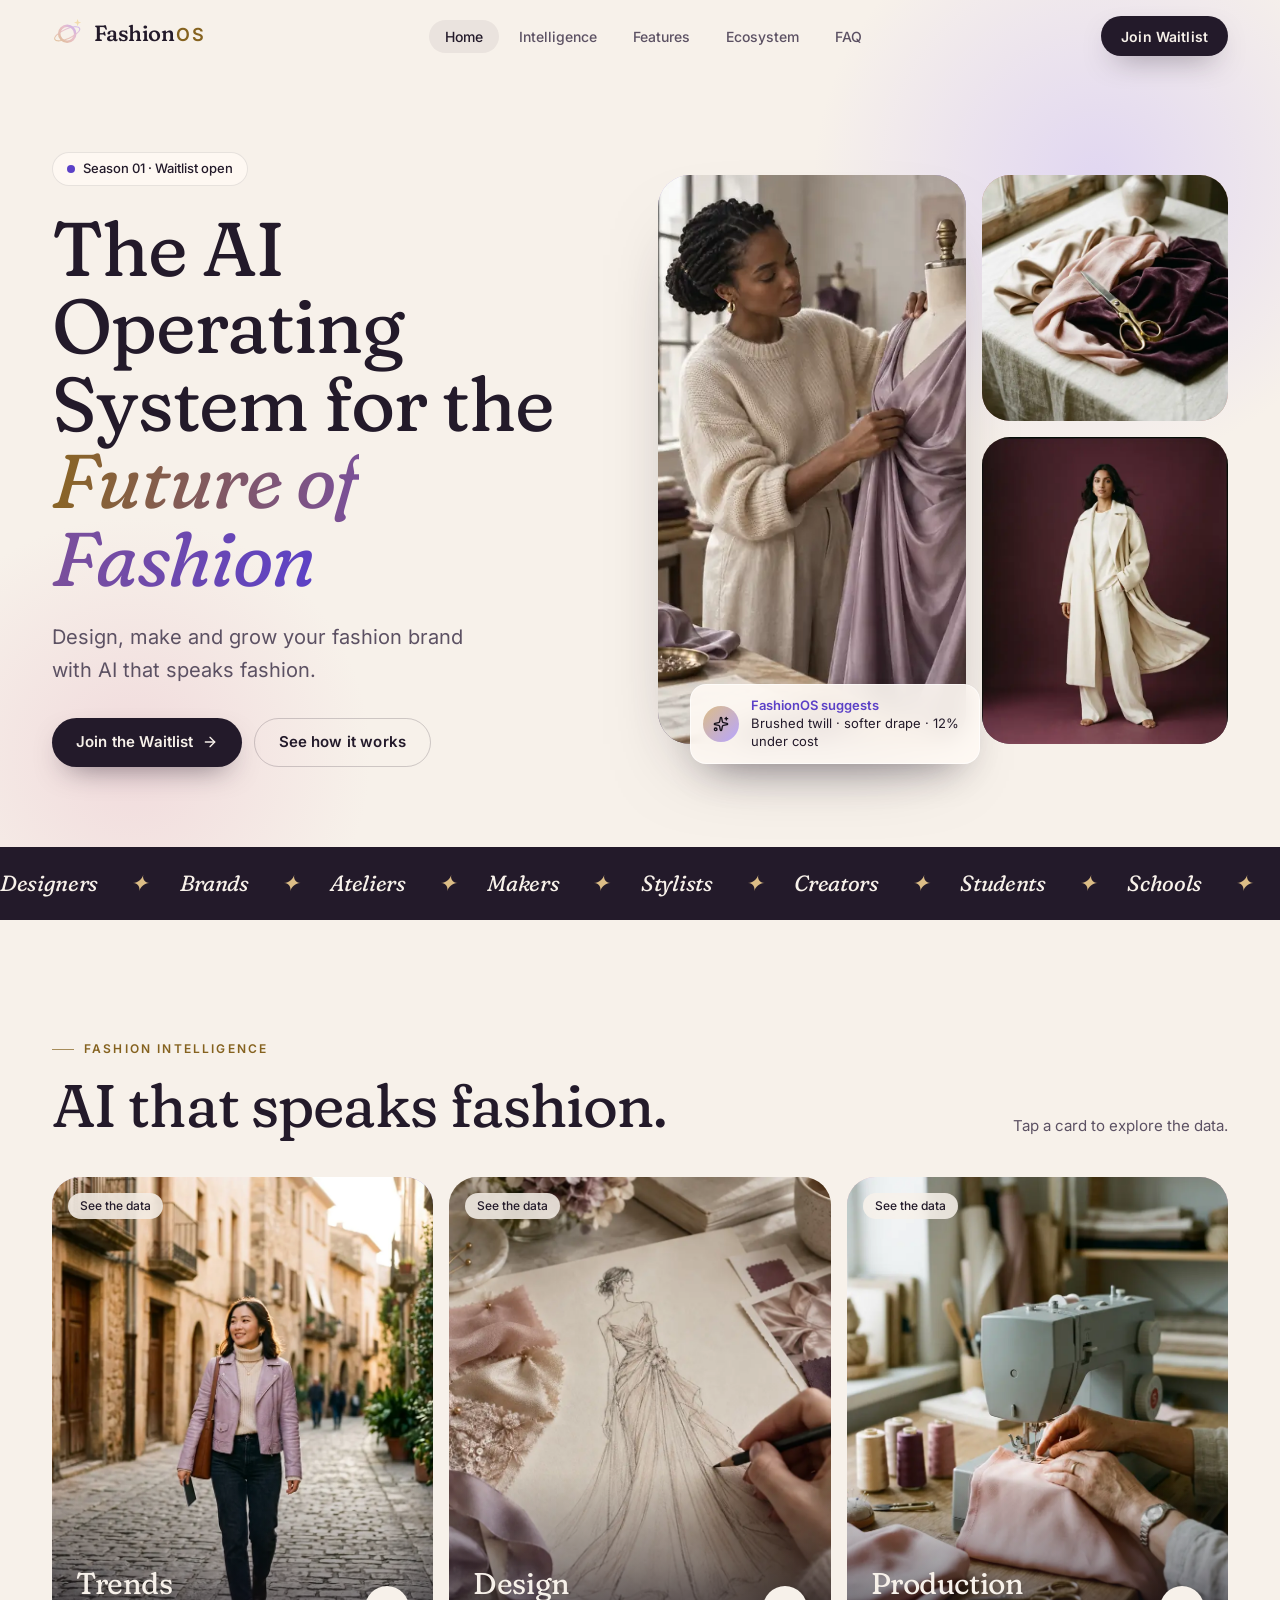
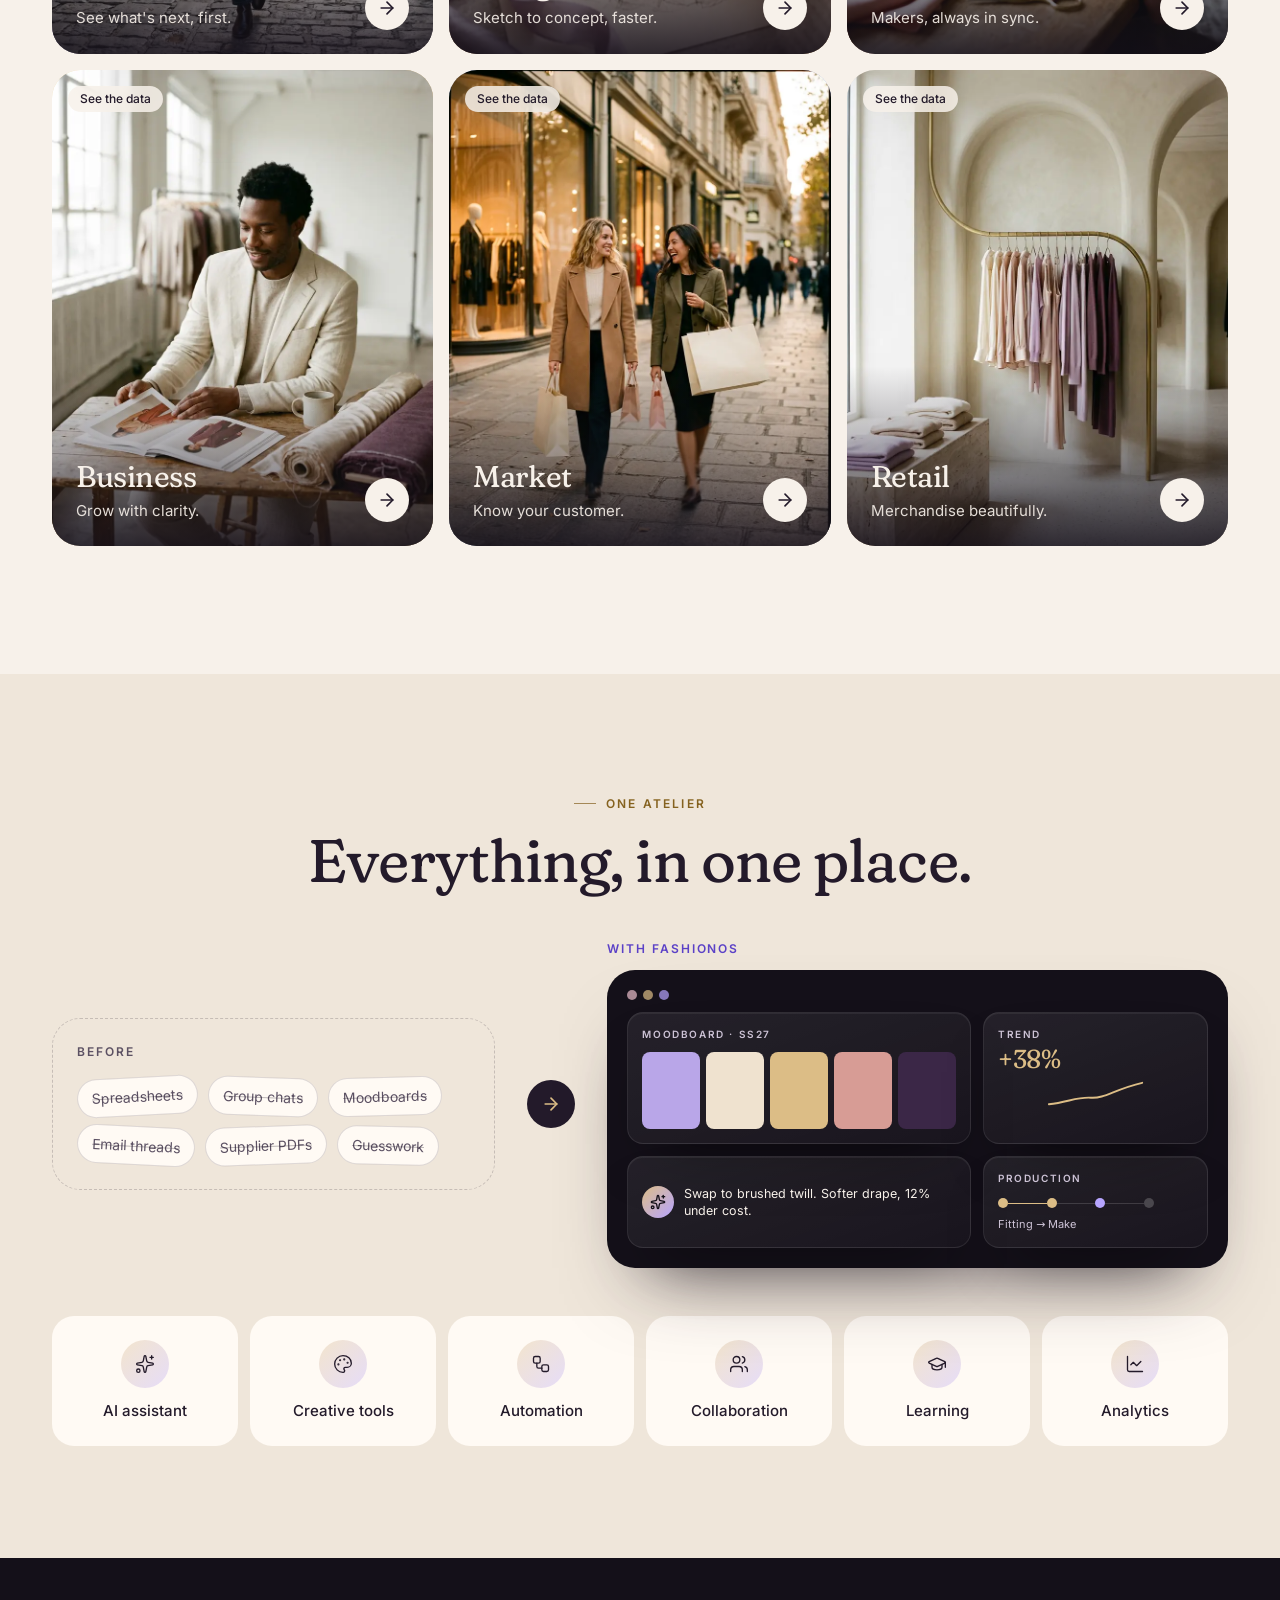
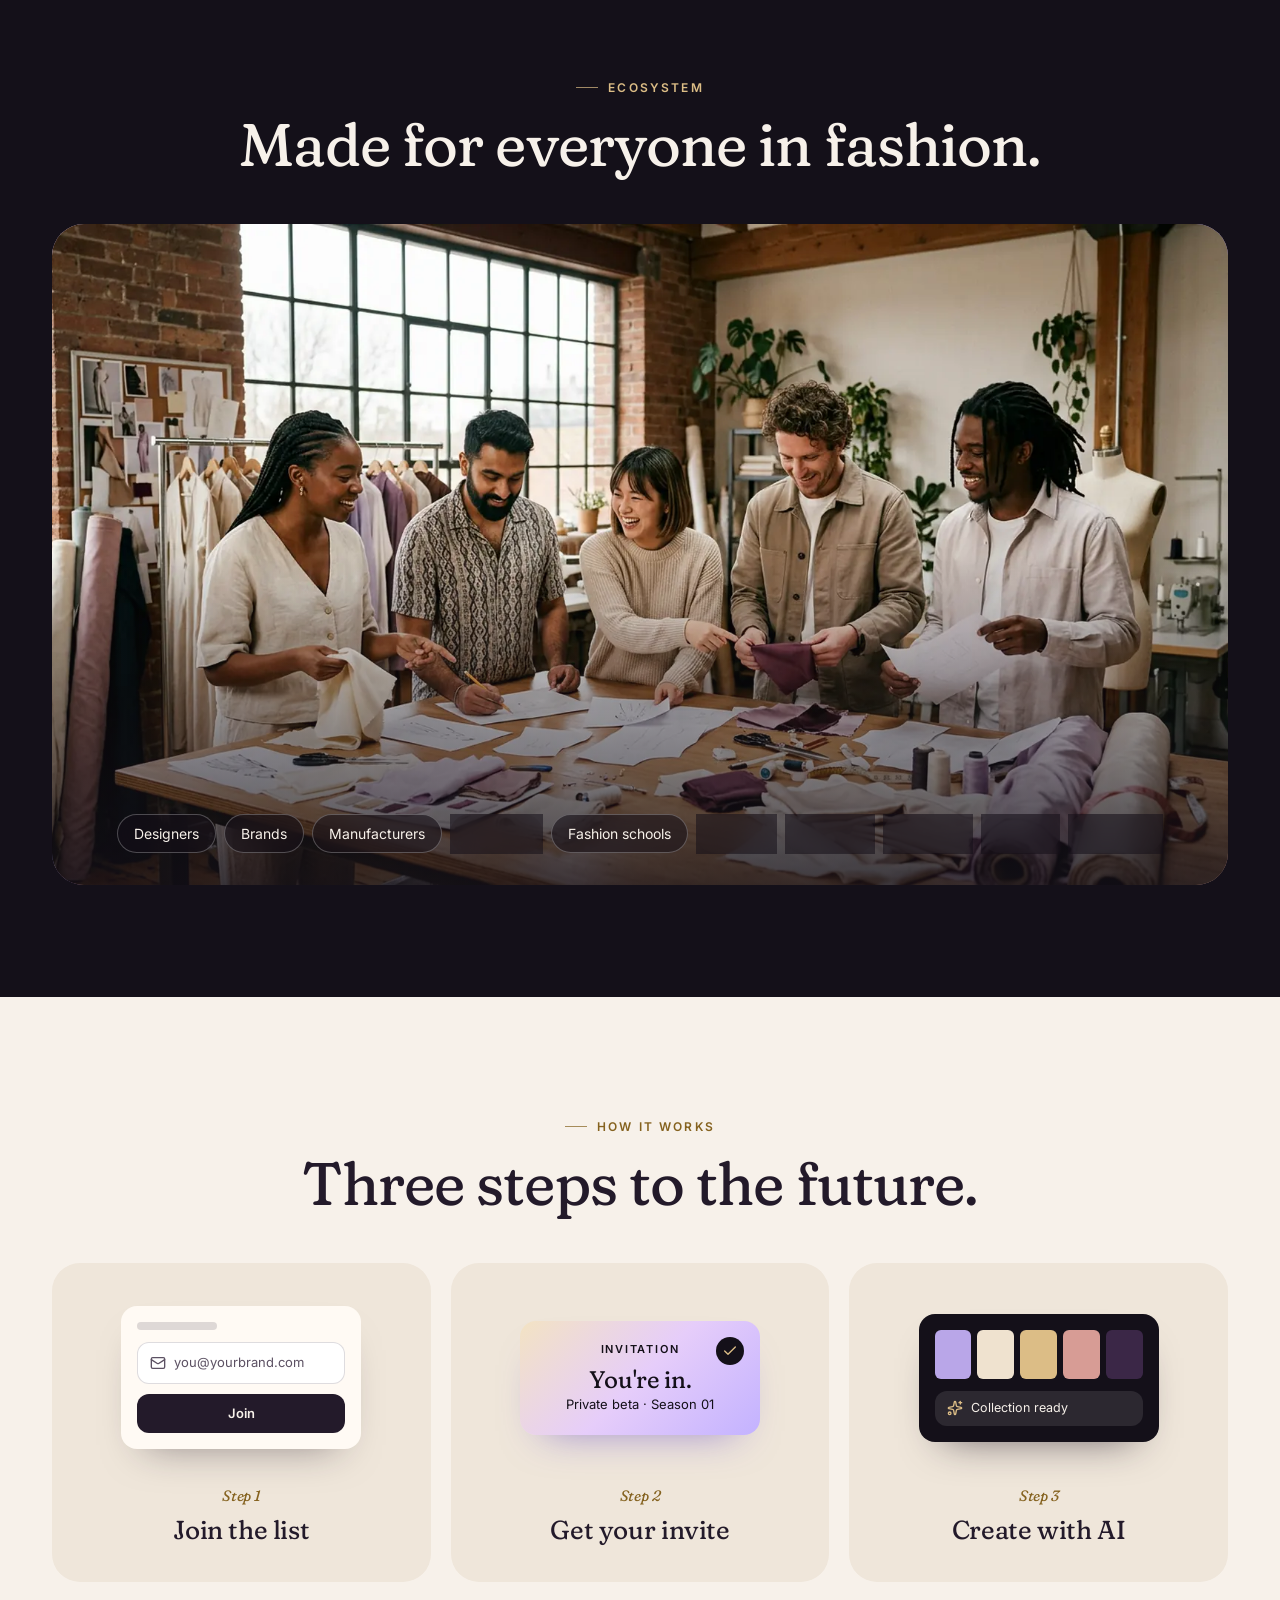
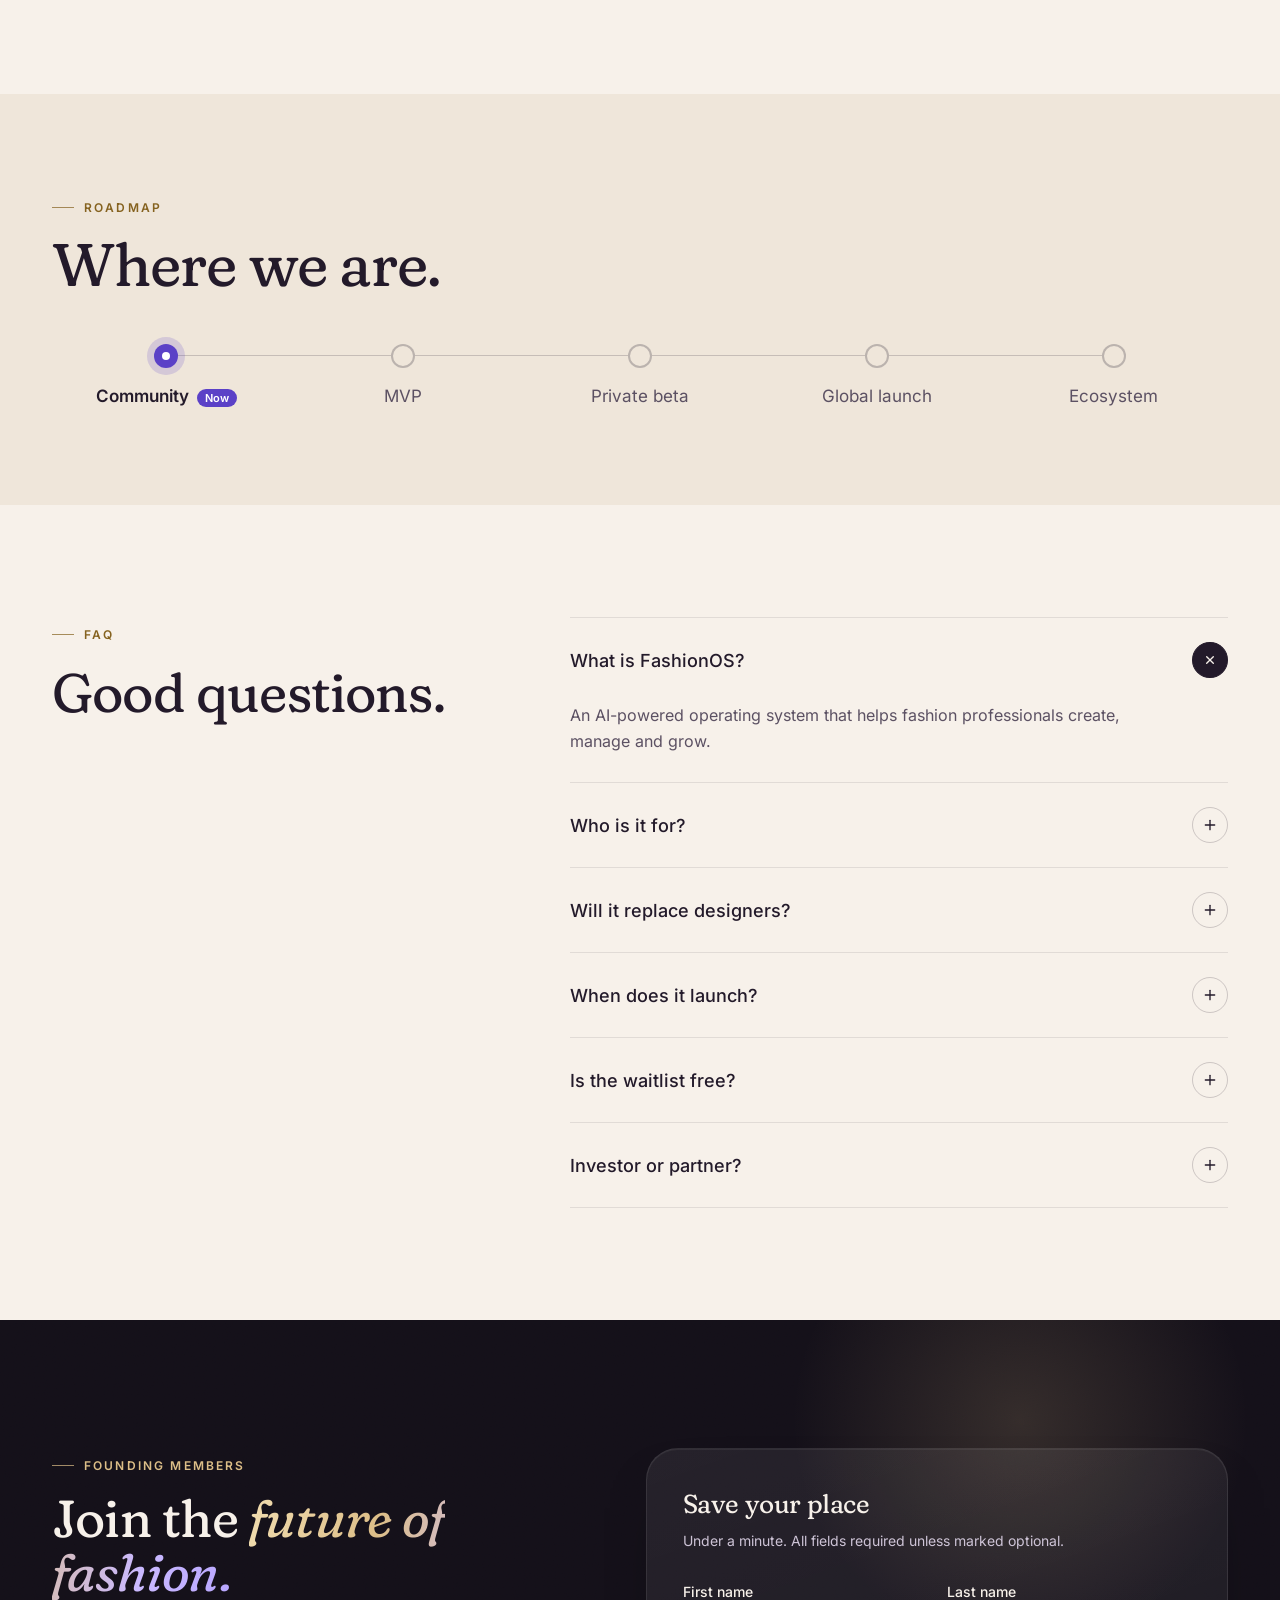
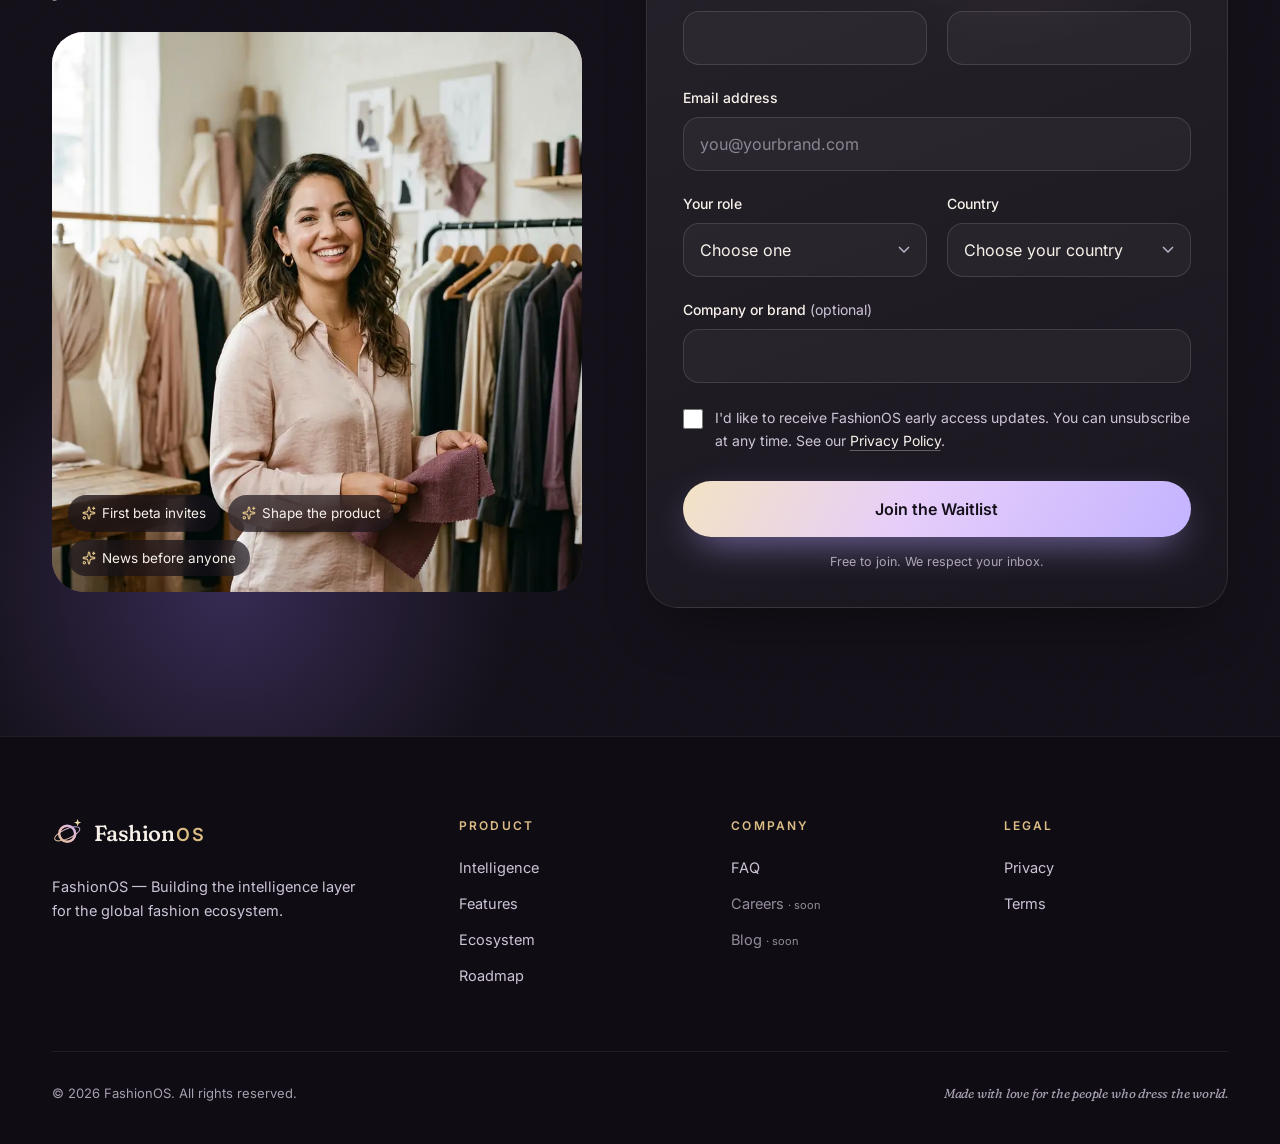
==== commit b6fddf26: "Add files via upload" ====
--- a/index.html
+++ b/index.html
@@ -1,6 +1,10 @@
-<!doctype html><html><head><meta charset=utf8><meta name=viewport content="width=device-width,initial-scale=1,viewport-fit=cover"><style>:root{color-scheme:light;box-sizing:border-box;padding-top:env(safe-area-inset-top,0px);padding-bottom:env(safe-area-inset-bottom,0px)}html{scroll-padding-top:env(safe-area-inset-top,0px)}body{margin:0;padding:0;font:14px -apple-system,BlinkMacSystemFont,sans-serif;background:#fff;color:#000}img{max-width:100%}[hidden]:not([hidden=until-found i]){display:none!important}</style></head><body>
-<meta name="theme-color" content="#141019" />
-    <title>FashionOS Landing Page</title>
+<!doctype html>
+<html lang="en">
+  <head>
+    <meta charset="UTF-8" />
+    <meta name="viewport" content="width=device-width, initial-scale=1" />
+    <meta name="theme-color" content="#141019" />
+    <title>FashionOS | The AI Operating System for the Future of Fashion</title>
     <meta name="description" content="FashionOS is an AI-powered fashion intelligence platform helping designers, brands, manufacturers, and fashion professionals create, manage, and grow smarter." />
     <meta name="robots" content="index, follow" />
     <link rel="canonical" href="https://fashionos.ai/" />
@@ -24,11 +28,14 @@
     <link rel="icon" href="./favicon.svg" type="image/svg+xml" />
     <link rel="icon" href="./favicon-32.png" sizes="32x32" type="image/png" />
     <link rel="apple-touch-icon" href="./apple-touch-icon.png" />
-    <link rel="preload" href="./fonts/fraunces-latin-soft-normal.woff2" as="font" type="font/woff2" crossorigin />
-    <link rel="preload" href="./fonts/fraunces-latin-soft-italic.woff2" as="font" type="font/woff2" crossorigin />
-    <link rel="preload" href="./fonts/inter-latin-wght-normal.woff2" as="font" type="font/woff2" crossorigin />
+    <link rel="preload" href="./fraunces-latin-soft-normal.woff2" as="font" type="font/woff2" crossorigin />
+    <link rel="preload" href="./fraunces-latin-soft-italic.woff2" as="font" type="font/woff2" crossorigin />
+    <link rel="preload" href="./inter-latin-wght-normal.woff2" as="font" type="font/woff2" crossorigin />
     <script defer src="./config.js"></script>
-    <script type="module" crossorigin src="./assets/index-CwRFqcDE.js"></script>
-    <link rel="stylesheet" crossorigin href="./assets/style-B6pCrrAK.css">
-<div id="root" data-page="home"><link rel="preload" as="image" href="./images/fashionos-designer-draping-silk.webp" fetchPriority="high"/><link rel="preload" as="image" href="./images/fashionos-fabric-swatches.webp" fetchPriority="high"/><link rel="preload" as="image" href="./images/fashionos-cream-trench-look.webp" fetchPriority="high"/><header class="fixed inset-x-0 top-0 z-50 transition-all duration-500 border-b border-transparent bg-transparent"><a href="#main" class="sr-only focus:not-sr-only focus:absolute focus:left-4 focus:top-3 focus:z-50 focus:rounded-full focus:bg-silk focus:px-4 focus:py-2 focus:text-ink">Skip to content</a><nav aria-label="Main" class="container-fos flex h-[72px] items-center justify-between gap-6"><a href="#top" aria-label="FashionOS home"><span class="inline-flex items-center gap-2.5 "><svg viewBox="0 0 40 40" class="h-8 w-8" aria-hidden="true" focusable="false"><defs><linearGradient id="fos-g-light" x1="4" y1="34" x2="34" y2="6" gradientUnits="userSpaceOnUse"><stop offset="0" stop-color="#dcbd86"></stop><stop offset="0.55" stop-color="#e9bfcb"></stop><stop offset="1" stop-color="#b7a5ff"></stop></linearGradient></defs><circle cx="19" cy="21" r="10" fill="none" stroke="url(#fos-g-light)" stroke-width="3.2"></circle><ellipse cx="19" cy="21" rx="17" ry="6" transform="rotate(-24 19 21)" fill="none" stroke="url(#fos-g-light)" stroke-width="1.3" opacity="0.9"></ellipse><path d="M32 2.5 L33.2 5.8 L36.5 7 L33.2 8.2 L32 11.5 L30.8 8.2 L27.5 7 L30.8 5.8 Z" fill="#f1dcae"></path></svg><span class="font-display text-[22px] leading-none font-medium tracking-tight text-ink">Fashion<span class="ml-[2px] font-sans text-[18px] font-semibold tracking-[0.1em] text-gold-deep">OS</span></span></span></a><ul class="hidden items-center gap-1 lg:flex"><li><a href="#top" aria-current="true" class="relative rounded-full px-4 py-2 text-[14px] font-medium transition-colors duration-300 text-ink"><span aria-hidden="true" class="absolute inset-0 -z-10 rounded-full bg-ink/[0.06] transition-all duration-500 scale-100 opacity-100"></span>Home</a></li><li><a href="#intelligence" class="relative rounded-full px-4 py-2 text-[14px] font-medium transition-colors duration-300 text-ink-soft hover:text-ink"><span aria-hidden="true" class="absolute inset-0 -z-10 rounded-full bg-ink/[0.06] transition-all duration-500 scale-90 opacity-0"></span>Intelligence</a></li><li><a href="#features" class="relative rounded-full px-4 py-2 text-[14px] font-medium transition-colors duration-300 text-ink-soft hover:text-ink"><span aria-hidden="true" class="absolute inset-0 -z-10 rounded-full bg-ink/[0.06] transition-all duration-500 scale-90 opacity-0"></span>Features</a></li><li><a href="#ecosystem" class="relative rounded-full px-4 py-2 text-[14px] font-medium transition-colors duration-300 text-ink-soft hover:text-ink"><span aria-hidden="true" class="absolute inset-0 -z-10 rounded-full bg-ink/[0.06] transition-all duration-500 scale-90 opacity-0"></span>Ecosystem</a></li><li><a href="#faq" class="relative rounded-full px-4 py-2 text-[14px] font-medium transition-colors duration-300 text-ink-soft hover:text-ink"><span aria-hidden="true" class="absolute inset-0 -z-10 rounded-full bg-ink/[0.06] transition-all duration-500 scale-90 opacity-0"></span>FAQ</a></li></ul><div class="flex items-center gap-2"><a href="#waitlist" class="group relative inline-flex min-h-12 whitespace-nowrap items-center justify-center gap-2 rounded-full px-6 py-3 text-[15px] font-semibold tracking-[0.01em] transition-all duration-300 ease-[var(--ease-silk)] active:scale-[0.98] select-none text-silk bg-ink shadow-[0_12px_30px_-14px_rgba(35,26,42,0.7)] hover:bg-[#33263d] hover:-translate-y-0.5 hidden !min-h-10 !px-5 !py-2 !text-[14px] sm:inline-flex">Join Waitlist</a><button type="button" class="inline-flex h-11 w-11 items-center justify-center rounded-full border border-ink/15 text-ink lg:hidden" aria-expanded="false" aria-controls="mobile-menu" aria-label="Open menu"><svg xmlns="http://www.w3.org/2000/svg" width="24" height="24" viewBox="0 0 24 24" fill="none" stroke="currentColor" stroke-width="2" stroke-linecap="round" stroke-linejoin="round" class="lucide lucide-menu h-5 w-5" aria-hidden="true"><path d="M4 5h16"></path><path d="M4 12h16"></path><path d="M4 19h16"></path></svg></button></div></nav></header><main id="main"><section id="top" aria-labelledby="hero-title" class="on-light relative overflow-hidden bg-silk pt-[72px] text-ink"><div aria-hidden="true" class="absolute -top-32 right-[-10%] h-[620px] w-[620px] rounded-full bg-[radial-gradient(circle,rgba(183,165,255,0.35),transparent_65%)]"></div><div aria-hidden="true" class="absolute bottom-[-20%] left-[-10%] h-[520px] w-[520px] rounded-full bg-[radial-gradient(circle,rgba(233,191,203,0.45),transparent_65%)]"></div><div class="container-fos relative grid items-center gap-12 py-12 lg:grid-cols-[1fr_1.05fr] lg:gap-16 lg:py-20"><div><p class="inline-flex items-center gap-2 rounded-full border border-ink/10 bg-cream/80 px-3.5 py-1.5 text-[13px] font-medium text-ink"><span class="pulse-soft h-2 w-2 rounded-full bg-orchid-deep" aria-hidden="true"></span>Season 01 · Waitlist open</p><h1 id="hero-title" class="mt-6 text-[44px] leading-[1.02] font-normal sm:text-[60px] lg:text-[76px]">The AI Operating System for the<!-- --> <em class="text-sheen-light pr-1 italic">Future of Fashion</em></h1><p class="mt-6 max-w-md text-[18px] leading-relaxed text-ink-soft sm:text-[20px]">Design, make and grow your fashion brand with AI that speaks fashion.</p><div class="mt-8 flex flex-col gap-3 sm:flex-row"><a href="#waitlist" class="group relative inline-flex min-h-12 whitespace-nowrap items-center justify-center gap-2 rounded-full px-6 py-3 text-[15px] font-semibold tracking-[0.01em] transition-all duration-300 ease-[var(--ease-silk)] active:scale-[0.98] select-none text-silk bg-ink shadow-[0_12px_30px_-14px_rgba(35,26,42,0.7)] hover:bg-[#33263d] hover:-translate-y-0.5 ">Join the Waitlist<svg xmlns="http://www.w3.org/2000/svg" width="24" height="24" viewBox="0 0 24 24" fill="none" stroke="currentColor" stroke-width="2" stroke-linecap="round" stroke-linejoin="round" class="lucide lucide-arrow-right h-4 w-4 transition-transform duration-300 group-hover:translate-x-0.5" aria-hidden="true"><path d="M5 12h14"></path><path d="m12 5 7 7-7 7"></path></svg></a><a href="#how" class="group relative inline-flex min-h-12 whitespace-nowrap items-center justify-center gap-2 rounded-full px-6 py-3 text-[15px] font-semibold tracking-[0.01em] transition-all duration-300 ease-[var(--ease-silk)] active:scale-[0.98] select-none text-ink border border-ink/20 bg-transparent hover:bg-ink/[0.04] hover:border-ink/40 ">See how it works</a></div></div><div class="relative mx-auto grid w-full max-w-[600px] grid-cols-[1.25fr_1fr] gap-3 sm:gap-4"><div class="relative overflow-hidden row-span-2 h-full min-h-[300px] rounded-[32px] shadow-[0_40px_80px_-40px_rgba(35,26,42,0.55)]" style="background:radial-gradient(120% 90% at 30% 20%, #e9d9f7, #9c86c9 55%, #3b2747)"><img src="./images/fashionos-designer-draping-silk.webp" alt="A designer draping lilac silk on a dress form in a softly lit atelier" width="600" height="750" loading="eager" fetchPriority="high" decoding="async" class="absolute inset-0 h-full w-full object-cover"/></div><div class="relative overflow-hidden aspect-square rounded-[28px]" style="background:radial-gradient(120% 120% at 70% 30%, #f3e3c3, #d79c95 55%, #6e4a5c)"><img src="./images/fashionos-fabric-swatches.webp" alt="Champagne, blush and plum fabrics with gold tailor scissors" width="600" height="600" loading="eager" fetchPriority="high" decoding="async" class="absolute inset-0 h-full w-full object-cover"/></div><div class="relative overflow-hidden aspect-[4/5] rounded-[28px] [&amp;_img]:object-[50%_20%]" style="background:radial-gradient(120% 90% at 50% 30%, #efe2cf, #b39a86 50%, #3b2747)"><img src="./images/fashionos-cream-trench-look.webp" alt="A model in a flowing cream trench coat against a plum backdrop" width="600" height="745" loading="eager" fetchPriority="high" decoding="async" class="absolute inset-0 h-full w-full object-cover"/></div><div class="absolute -bottom-5 left-4 flex max-w-[290px] items-center gap-3 rounded-2xl border border-white/60 bg-cream/90 p-3 pr-4 shadow-[0_20px_40px_-20px_rgba(35,26,42,0.45)] backdrop-blur-md sm:left-8"><span class="inline-flex h-9 w-9 shrink-0 items-center justify-center rounded-full bg-[linear-gradient(135deg,#dcbd86,#b7a5ff)]"><svg xmlns="http://www.w3.org/2000/svg" width="24" height="24" viewBox="0 0 24 24" fill="none" stroke="currentColor" stroke-width="2" stroke-linecap="round" stroke-linejoin="round" class="lucide lucide-sparkles h-4 w-4 text-velvet" aria-hidden="true"><path d="M11.017 2.814a1 1 0 0 1 1.966 0l1.051 5.558a2 2 0 0 0 1.594 1.594l5.558 1.051a1 1 0 0 1 0 1.966l-5.558 1.051a2 2 0 0 0-1.594 1.594l-1.051 5.558a1 1 0 0 1-1.966 0l-1.051-5.558a2 2 0 0 0-1.594-1.594l-5.558-1.051a1 1 0 0 1 0-1.966l5.558-1.051a2 2 0 0 0 1.594-1.594z"></path><path d="M20 2v4"></path><path d="M22 4h-4"></path><circle cx="4" cy="20" r="2"></circle></svg></span><span class="text-[13px] leading-snug"><span class="block font-semibold text-orchid-deep">FashionOS suggests</span><span class="text-ink">Brushed twill · softer drape · 12% under cost</span></span></div></div></div></section><section aria-label="Who FashionOS is for" class="overflow-hidden bg-ink py-5"><ul class="marquee flex w-max gap-8"><li class="flex items-center gap-8 font-display text-[22px] whitespace-nowrap text-silk italic">Designers<span class="text-champagne" aria-hidden="true">✦</span></li><li class="flex items-center gap-8 font-display text-[22px] whitespace-nowrap text-silk italic">Brands<span class="text-champagne" aria-hidden="true">✦</span></li><li class="flex items-center gap-8 font-display text-[22px] whitespace-nowrap text-silk italic">Ateliers<span class="text-champagne" aria-hidden="true">✦</span></li><li class="flex items-center gap-8 font-display text-[22px] whitespace-nowrap text-silk italic">Makers<span class="text-champagne" aria-hidden="true">✦</span></li><li class="flex items-center gap-8 font-display text-[22px] whitespace-nowrap text-silk italic">Stylists<span class="text-champagne" aria-hidden="true">✦</span></li><li class="flex items-center gap-8 font-display text-[22px] whitespace-nowrap text-silk italic">Creators<span class="text-champagne" aria-hidden="true">✦</span></li><li class="flex items-center gap-8 font-display text-[22px] whitespace-nowrap text-silk italic">Students<span class="text-champagne" aria-hidden="true">✦</span></li><li class="flex items-center gap-8 font-display text-[22px] whitespace-nowrap text-silk italic">Schools<span class="text-champagne" aria-hidden="true">✦</span></li><li class="flex items-center gap-8 font-display text-[22px] whitespace-nowrap text-silk italic">Retailers<span class="text-champagne" aria-hidden="true">✦</span></li><li class="flex items-center gap-8 font-display text-[22px] whitespace-nowrap text-silk italic">Buyers<span class="text-champagne" aria-hidden="true">✦</span></li><li class="flex items-center gap-8 font-display text-[22px] whitespace-nowrap text-silk italic">Suppliers<span class="text-champagne" aria-hidden="true">✦</span></li><li aria-hidden="true" class="flex items-center gap-8 font-display text-[22px] whitespace-nowrap text-silk italic">Designers<span class="text-champagne" aria-hidden="true">✦</span></li><li aria-hidden="true" class="flex items-center gap-8 font-display text-[22px] whitespace-nowrap text-silk italic">Brands<span class="text-champagne" aria-hidden="true">✦</span></li><li aria-hidden="true" class="flex items-center gap-8 font-display text-[22px] whitespace-nowrap text-silk italic">Ateliers<span class="text-champagne" aria-hidden="true">✦</span></li><li aria-hidden="true" class="flex items-center gap-8 font-display text-[22px] whitespace-nowrap text-silk italic">Makers<span class="text-champagne" aria-hidden="true">✦</span></li><li aria-hidden="true" class="flex items-center gap-8 font-display text-[22px] whitespace-nowrap text-silk italic">Stylists<span class="text-champagne" aria-hidden="true">✦</span></li><li aria-hidden="true" class="flex items-center gap-8 font-display text-[22px] whitespace-nowrap text-silk italic">Creators<span class="text-champagne" aria-hidden="true">✦</span></li><li aria-hidden="true" class="flex items-center gap-8 font-display text-[22px] whitespace-nowrap text-silk italic">Students<span class="text-champagne" aria-hidden="true">✦</span></li><li aria-hidden="true" class="flex items-center gap-8 font-display text-[22px] whitespace-nowrap text-silk italic">Schools<span class="text-champagne" aria-hidden="true">✦</span></li><li aria-hidden="true" class="flex items-center gap-8 font-display text-[22px] whitespace-nowrap text-silk italic">Retailers<span class="text-champagne" aria-hidden="true">✦</span></li><li aria-hidden="true" class="flex items-center gap-8 font-display text-[22px] whitespace-nowrap text-silk italic">Buyers<span class="text-champagne" aria-hidden="true">✦</span></li><li aria-hidden="true" class="flex items-center gap-8 font-display text-[22px] whitespace-nowrap text-silk italic">Suppliers<span class="text-champagne" aria-hidden="true">✦</span></li></ul></section><section id="intelligence" aria-labelledby="intel-title" class="on-light bg-silk py-20 text-ink sm:py-28"><div class="container-fos"><div class="flex flex-col justify-between gap-4 sm:flex-row sm:items-end"><div><p class="eyebrow text-gold-deep">Fashion Intelligence</p><h2 id="intel-title" class="mt-4 text-[36px] leading-[1.05] font-normal sm:text-[48px] lg:text-[60px] text-ink ">AI that speaks fashion.</h2></div><p class="text-[15px] text-ink-soft">Tap a card to explore the data.</p></div><ul class="-mx-5 mt-10 flex snap-x snap-mandatory gap-4 overflow-x-auto px-5 pb-4 sm:mx-0 sm:grid sm:grid-cols-2 sm:overflow-visible sm:px-0 lg:grid-cols-3"><li class="w-[78%] shrink-0 snap-start sm:w-auto"><a href="intelligence-trends.html" class="group relative block overflow-hidden rounded-[28px]"><div class="relative overflow-hidden aspect-[4/5] transition-transform duration-700 ease-[var(--ease-silk)] group-hover:scale-[1.03]" style="background:linear-gradient(160deg, #d6cbff, #7a62c4 60%, #2a1f35)"><img src="./images/fashionos-trend-intelligence.webp" alt="A woman in a lilac leather jacket walking down a cobblestone street" width="800" height="993" loading="lazy" fetchPriority="auto" decoding="async" class="absolute inset-0 h-full w-full object-cover"/></div><div class="absolute inset-x-0 bottom-0 flex items-end justify-between gap-3 bg-gradient-to-t from-[#140f19]/85 via-[#140f19]/35 to-transparent p-6 pt-24"><div><h3 class="text-[30px] leading-none font-normal text-silk">Trends</h3><p class="mt-2 text-[15px] text-silk/90">See what&#x27;s next, first.</p></div><span class="inline-flex h-11 w-11 shrink-0 items-center justify-center rounded-full bg-silk text-ink transition-transform duration-300 group-hover:translate-x-1" aria-hidden="true"><svg xmlns="http://www.w3.org/2000/svg" width="24" height="24" viewBox="0 0 24 24" fill="none" stroke="currentColor" stroke-width="2" stroke-linecap="round" stroke-linejoin="round" class="lucide lucide-arrow-right h-5 w-5" aria-hidden="true"><path d="M5 12h14"></path><path d="m12 5 7 7-7 7"></path></svg></span></div><span class="absolute top-4 left-4 rounded-full bg-silk/85 px-3 py-1 text-[12px] font-medium text-ink backdrop-blur">See the data</span></a></li><li class="w-[78%] shrink-0 snap-start sm:w-auto"><a href="intelligence-design.html" class="group relative block overflow-hidden rounded-[28px]"><div class="relative overflow-hidden aspect-[4/5] transition-transform duration-700 ease-[var(--ease-silk)] group-hover:scale-[1.03]" style="background:linear-gradient(160deg, #f6efe6, #d9c6a8 60%, #8a6a4a)"><img src="./images/fashionos-design-intelligence.webp" alt="A hand sketching a gown beside lilac ribbon and fabric swatches" width="800" height="1000" loading="lazy" fetchPriority="auto" decoding="async" class="absolute inset-0 h-full w-full object-cover"/></div><div class="absolute inset-x-0 bottom-0 flex items-end justify-between gap-3 bg-gradient-to-t from-[#140f19]/85 via-[#140f19]/35 to-transparent p-6 pt-24"><div><h3 class="text-[30px] leading-none font-normal text-silk">Design</h3><p class="mt-2 text-[15px] text-silk/90">Sketch to concept, faster.</p></div><span class="inline-flex h-11 w-11 shrink-0 items-center justify-center rounded-full bg-silk text-ink transition-transform duration-300 group-hover:translate-x-1" aria-hidden="true"><svg xmlns="http://www.w3.org/2000/svg" width="24" height="24" viewBox="0 0 24 24" fill="none" stroke="currentColor" stroke-width="2" stroke-linecap="round" stroke-linejoin="round" class="lucide lucide-arrow-right h-5 w-5" aria-hidden="true"><path d="M5 12h14"></path><path d="m12 5 7 7-7 7"></path></svg></span></div><span class="absolute top-4 left-4 rounded-full bg-silk/85 px-3 py-1 text-[12px] font-medium text-ink backdrop-blur">See the data</span></a></li><li class="w-[78%] shrink-0 snap-start sm:w-auto"><a href="intelligence-production.html" class="group relative block overflow-hidden rounded-[28px]"><div class="relative overflow-hidden aspect-[4/5] transition-transform duration-700 ease-[var(--ease-silk)] group-hover:scale-[1.03]" style="background:linear-gradient(160deg, #e9bfcb, #a86f80 60%, #3b2230)"><img src="./images/fashionos-production-intelligence.webp" alt="A seamstress&#x27;s hands guiding fabric through a sewing machine" width="800" height="993" loading="lazy" fetchPriority="auto" decoding="async" class="absolute inset-0 h-full w-full object-cover"/></div><div class="absolute inset-x-0 bottom-0 flex items-end justify-between gap-3 bg-gradient-to-t from-[#140f19]/85 via-[#140f19]/35 to-transparent p-6 pt-24"><div><h3 class="text-[30px] leading-none font-normal text-silk">Production</h3><p class="mt-2 text-[15px] text-silk/90">Makers, always in sync.</p></div><span class="inline-flex h-11 w-11 shrink-0 items-center justify-center rounded-full bg-silk text-ink transition-transform duration-300 group-hover:translate-x-1" aria-hidden="true"><svg xmlns="http://www.w3.org/2000/svg" width="24" height="24" viewBox="0 0 24 24" fill="none" stroke="currentColor" stroke-width="2" stroke-linecap="round" stroke-linejoin="round" class="lucide lucide-arrow-right h-5 w-5" aria-hidden="true"><path d="M5 12h14"></path><path d="m12 5 7 7-7 7"></path></svg></span></div><span class="absolute top-4 left-4 rounded-full bg-silk/85 px-3 py-1 text-[12px] font-medium text-ink backdrop-blur">See the data</span></a></li><li class="w-[78%] shrink-0 snap-start sm:w-auto"><a href="intelligence-business.html" class="group relative block overflow-hidden rounded-[28px]"><div class="relative overflow-hidden aspect-[4/5] transition-transform duration-700 ease-[var(--ease-silk)] group-hover:scale-[1.03]" style="background:linear-gradient(160deg, #f1dcae, #b08a4f 60%, #3d2c1b)"><img src="./images/fashionos-business-intelligence.webp" alt="A brand founder reviewing a lookbook beside rolls of fabric" width="800" height="993" loading="lazy" fetchPriority="auto" decoding="async" class="absolute inset-0 h-full w-full object-cover"/></div><div class="absolute inset-x-0 bottom-0 flex items-end justify-between gap-3 bg-gradient-to-t from-[#140f19]/85 via-[#140f19]/35 to-transparent p-6 pt-24"><div><h3 class="text-[30px] leading-none font-normal text-silk">Business</h3><p class="mt-2 text-[15px] text-silk/90">Grow with clarity.</p></div><span class="inline-flex h-11 w-11 shrink-0 items-center justify-center rounded-full bg-silk text-ink transition-transform duration-300 group-hover:translate-x-1" aria-hidden="true"><svg xmlns="http://www.w3.org/2000/svg" width="24" height="24" viewBox="0 0 24 24" fill="none" stroke="currentColor" stroke-width="2" stroke-linecap="round" stroke-linejoin="round" class="lucide lucide-arrow-right h-5 w-5" aria-hidden="true"><path d="M5 12h14"></path><path d="m12 5 7 7-7 7"></path></svg></span></div><span class="absolute top-4 left-4 rounded-full bg-silk/85 px-3 py-1 text-[12px] font-medium text-ink backdrop-blur">See the data</span></a></li><li class="w-[78%] shrink-0 snap-start sm:w-auto"><a href="intelligence-market.html" class="group relative block overflow-hidden rounded-[28px]"><div class="relative overflow-hidden aspect-[4/5] transition-transform duration-700 ease-[var(--ease-silk)] group-hover:scale-[1.03]" style="background:linear-gradient(160deg, #c9d6ff, #6f7fbf 60%, #232845)"><img src="./images/fashionos-market-intelligence.webp" alt="Two shoppers with paper bags walking past boutique windows" width="800" height="993" loading="lazy" fetchPriority="auto" decoding="async" class="absolute inset-0 h-full w-full object-cover"/></div><div class="absolute inset-x-0 bottom-0 flex items-end justify-between gap-3 bg-gradient-to-t from-[#140f19]/85 via-[#140f19]/35 to-transparent p-6 pt-24"><div><h3 class="text-[30px] leading-none font-normal text-silk">Market</h3><p class="mt-2 text-[15px] text-silk/90">Know your customer.</p></div><span class="inline-flex h-11 w-11 shrink-0 items-center justify-center rounded-full bg-silk text-ink transition-transform duration-300 group-hover:translate-x-1" aria-hidden="true"><svg xmlns="http://www.w3.org/2000/svg" width="24" height="24" viewBox="0 0 24 24" fill="none" stroke="currentColor" stroke-width="2" stroke-linecap="round" stroke-linejoin="round" class="lucide lucide-arrow-right h-5 w-5" aria-hidden="true"><path d="M5 12h14"></path><path d="m12 5 7 7-7 7"></path></svg></span></div><span class="absolute top-4 left-4 rounded-full bg-silk/85 px-3 py-1 text-[12px] font-medium text-ink backdrop-blur">See the data</span></a></li><li class="w-[78%] shrink-0 snap-start sm:w-auto"><a href="intelligence-retail.html" class="group relative block overflow-hidden rounded-[28px]"><div class="relative overflow-hidden aspect-[4/5] transition-transform duration-700 ease-[var(--ease-silk)] group-hover:scale-[1.03]" style="background:linear-gradient(160deg, #efe6da, #bfa98f 60%, #4a3a2c)"><img src="./images/fashionos-retail-intelligence.webp" alt="A minimalist boutique with a rail of soft-toned garments" width="800" height="993" loading="lazy" fetchPriority="auto" decoding="async" class="absolute inset-0 h-full w-full object-cover"/></div><div class="absolute inset-x-0 bottom-0 flex items-end justify-between gap-3 bg-gradient-to-t from-[#140f19]/85 via-[#140f19]/35 to-transparent p-6 pt-24"><div><h3 class="text-[30px] leading-none font-normal text-silk">Retail</h3><p class="mt-2 text-[15px] text-silk/90">Merchandise beautifully.</p></div><span class="inline-flex h-11 w-11 shrink-0 items-center justify-center rounded-full bg-silk text-ink transition-transform duration-300 group-hover:translate-x-1" aria-hidden="true"><svg xmlns="http://www.w3.org/2000/svg" width="24" height="24" viewBox="0 0 24 24" fill="none" stroke="currentColor" stroke-width="2" stroke-linecap="round" stroke-linejoin="round" class="lucide lucide-arrow-right h-5 w-5" aria-hidden="true"><path d="M5 12h14"></path><path d="m12 5 7 7-7 7"></path></svg></span></div><span class="absolute top-4 left-4 rounded-full bg-silk/85 px-3 py-1 text-[12px] font-medium text-ink backdrop-blur">See the data</span></a></li></ul></div></section><section id="features" aria-labelledby="features-title" class="on-light bg-linen py-20 text-ink sm:py-28"><div class="container-fos"><div class="text-center"><p class="eyebrow text-gold-deep">One atelier</p><h2 id="features-title" class="mt-4 text-[36px] leading-[1.05] font-normal sm:text-[48px] lg:text-[60px] text-ink ">Everything, in one place.</h2></div><div class="mt-12 grid items-center gap-6 lg:grid-cols-[1fr_auto_1.4fr] lg:gap-8"><div class="rounded-[28px] border border-dashed border-ink/20 p-6"><p class="text-[12px] font-semibold tracking-[0.16em] text-ink-soft uppercase">Before</p><ul class="mt-4 flex flex-wrap gap-2.5"><li class="rounded-full border border-ink/15 bg-cream px-3.5 py-2 text-[14px] text-ink-soft line-through decoration-ink/30" style="transform:rotate(-3deg)">Spreadsheets</li><li class="rounded-full border border-ink/15 bg-cream px-3.5 py-2 text-[14px] text-ink-soft line-through decoration-ink/30" style="transform:rotate(2deg)">Group chats</li><li class="rounded-full border border-ink/15 bg-cream px-3.5 py-2 text-[14px] text-ink-soft line-through decoration-ink/30" style="transform:rotate(-1.5deg)">Moodboards</li><li class="rounded-full border border-ink/15 bg-cream px-3.5 py-2 text-[14px] text-ink-soft line-through decoration-ink/30" style="transform:rotate(3deg)">Email threads</li><li class="rounded-full border border-ink/15 bg-cream px-3.5 py-2 text-[14px] text-ink-soft line-through decoration-ink/30" style="transform:rotate(-2deg)">Supplier PDFs</li><li class="rounded-full border border-ink/15 bg-cream px-3.5 py-2 text-[14px] text-ink-soft line-through decoration-ink/30" style="transform:rotate(1.5deg)">Guesswork</li></ul></div><span class="mx-auto inline-flex h-12 w-12 rotate-90 items-center justify-center rounded-full bg-ink text-champagne lg:rotate-0" aria-hidden="true"><svg xmlns="http://www.w3.org/2000/svg" width="24" height="24" viewBox="0 0 24 24" fill="none" stroke="currentColor" stroke-width="2" stroke-linecap="round" stroke-linejoin="round" class="lucide lucide-arrow-right h-5 w-5" aria-hidden="true"><path d="M5 12h14"></path><path d="m12 5 7 7-7 7"></path></svg></span><div><p class="mb-3 text-[12px] font-semibold tracking-[0.16em] text-orchid-deep uppercase">With FashionOS</p><div role="img" aria-label="The FashionOS workspace: a moodboard, a trend signal, an AI suggestion and a production tracker in one view" class="relative rounded-[28px] bg-velvet p-4 shadow-[0_40px_80px_-40px_rgba(35,26,42,0.7)] sm:p-5"><div class="mb-3 flex items-center gap-1.5" aria-hidden="true"><span class="h-2.5 w-2.5 rounded-full bg-blush/70"></span><span class="h-2.5 w-2.5 rounded-full bg-champagne/70"></span><span class="h-2.5 w-2.5 rounded-full bg-orchid/70"></span></div><div class="grid grid-cols-5 gap-3"><div class="glass col-span-3 rounded-2xl p-3.5"><p class="text-[10px] font-semibold tracking-[0.16em] text-mist uppercase">Moodboard · SS27</p><div class="mt-2.5 flex gap-1.5"><span class="aspect-[3/4] flex-1 rounded-lg" style="background:#b9a6e8"></span><span class="aspect-[3/4] flex-1 rounded-lg" style="background:#efe2cf"></span><span class="aspect-[3/4] flex-1 rounded-lg" style="background:#dcbd86"></span><span class="aspect-[3/4] flex-1 rounded-lg" style="background:#d79c95"></span><span class="aspect-[3/4] flex-1 rounded-lg" style="background:#3b2747"></span></div></div><div class="glass col-span-2 rounded-2xl p-3.5"><p class="text-[10px] font-semibold tracking-[0.16em] text-mist uppercase">Trend</p><p class="mt-1 font-display text-[26px] leading-none text-champagne">+38%</p><svg viewBox="0 0 100 30" class="mt-2 h-7 w-full" aria-hidden="true"><path d="M0 26 C 20 24, 30 18, 45 19 S 70 10, 100 3" fill="none" stroke="#dcbd86" stroke-width="2" stroke-linecap="round"></path></svg></div><div class="glass col-span-3 flex items-center gap-2.5 rounded-2xl p-3.5"><span class="inline-flex h-8 w-8 shrink-0 items-center justify-center rounded-full bg-[linear-gradient(135deg,#dcbd86,#b7a5ff)]"><svg xmlns="http://www.w3.org/2000/svg" width="24" height="24" viewBox="0 0 24 24" fill="none" stroke="currentColor" stroke-width="2" stroke-linecap="round" stroke-linejoin="round" class="lucide lucide-sparkles h-4 w-4 text-velvet" aria-hidden="true"><path d="M11.017 2.814a1 1 0 0 1 1.966 0l1.051 5.558a2 2 0 0 0 1.594 1.594l5.558 1.051a1 1 0 0 1 0 1.966l-5.558 1.051a2 2 0 0 0-1.594 1.594l-1.051 5.558a1 1 0 0 1-1.966 0l-1.051-5.558a2 2 0 0 0-1.594-1.594l-5.558-1.051a1 1 0 0 1 0-1.966l5.558-1.051a2 2 0 0 0 1.594-1.594z"></path><path d="M20 2v4"></path><path d="M22 4h-4"></path><circle cx="4" cy="20" r="2"></circle></svg></span><p class="text-[12.5px] leading-snug text-silk">Swap to brushed twill. Softer drape, 12% under cost.</p></div><div class="glass col-span-2 rounded-2xl p-3.5"><p class="text-[10px] font-semibold tracking-[0.16em] text-mist uppercase">Production</p><div class="mt-3 flex items-center" aria-hidden="true"><span class="flex flex-1 items-center"><span class="h-2.5 w-2.5 rounded-full bg-champagne"></span><span class="h-px flex-1 bg-champagne"></span></span><span class="flex flex-1 items-center"><span class="h-2.5 w-2.5 rounded-full bg-champagne"></span><span class="h-px flex-1 bg-white/15"></span></span><span class="flex flex-1 items-center"><span class="h-2.5 w-2.5 rounded-full bg-orchid"></span><span class="h-px flex-1 bg-white/15"></span></span><span class="flex flex-1 items-center"><span class="h-2.5 w-2.5 rounded-full bg-white/20"></span></span></div><p class="mt-2 text-[11px] text-mist">Fitting → Make</p></div></div></div></div></div><ul class="mt-12 grid grid-cols-2 gap-3 sm:grid-cols-3 lg:grid-cols-6"><li class="flex flex-col items-center gap-3 rounded-[22px] bg-cream px-3 py-6 text-center transition-transform duration-300 hover:-translate-y-1"><span class="inline-flex h-12 w-12 items-center justify-center rounded-full bg-[linear-gradient(135deg,rgba(220,189,134,0.35),rgba(183,165,255,0.35))] text-ink"><svg xmlns="http://www.w3.org/2000/svg" width="24" height="24" viewBox="0 0 24 24" fill="none" stroke="currentColor" stroke-width="1.6" stroke-linecap="round" stroke-linejoin="round" class="lucide lucide-sparkles h-5 w-5" aria-hidden="true"><path d="M11.017 2.814a1 1 0 0 1 1.966 0l1.051 5.558a2 2 0 0 0 1.594 1.594l5.558 1.051a1 1 0 0 1 0 1.966l-5.558 1.051a2 2 0 0 0-1.594 1.594l-1.051 5.558a1 1 0 0 1-1.966 0l-1.051-5.558a2 2 0 0 0-1.594-1.594l-5.558-1.051a1 1 0 0 1 0-1.966l5.558-1.051a2 2 0 0 0 1.594-1.594z"></path><path d="M20 2v4"></path><path d="M22 4h-4"></path><circle cx="4" cy="20" r="2"></circle></svg></span><span class="text-[15px] font-medium">AI assistant</span></li><li class="flex flex-col items-center gap-3 rounded-[22px] bg-cream px-3 py-6 text-center transition-transform duration-300 hover:-translate-y-1"><span class="inline-flex h-12 w-12 items-center justify-center rounded-full bg-[linear-gradient(135deg,rgba(220,189,134,0.35),rgba(183,165,255,0.35))] text-ink"><svg xmlns="http://www.w3.org/2000/svg" width="24" height="24" viewBox="0 0 24 24" fill="none" stroke="currentColor" stroke-width="1.6" stroke-linecap="round" stroke-linejoin="round" class="lucide lucide-palette h-5 w-5" aria-hidden="true"><path d="M12 22a1 1 0 0 1 0-20 10 9 0 0 1 10 9 5 5 0 0 1-5 5h-2.25a1.75 1.75 0 0 0-1.4 2.8l.3.4a1.75 1.75 0 0 1-1.4 2.8z"></path><circle cx="13.5" cy="6.5" r=".5" fill="currentColor"></circle><circle cx="17.5" cy="10.5" r=".5" fill="currentColor"></circle><circle cx="6.5" cy="12.5" r=".5" fill="currentColor"></circle><circle cx="8.5" cy="7.5" r=".5" fill="currentColor"></circle></svg></span><span class="text-[15px] font-medium">Creative tools</span></li><li class="flex flex-col items-center gap-3 rounded-[22px] bg-cream px-3 py-6 text-center transition-transform duration-300 hover:-translate-y-1"><span class="inline-flex h-12 w-12 items-center justify-center rounded-full bg-[linear-gradient(135deg,rgba(220,189,134,0.35),rgba(183,165,255,0.35))] text-ink"><svg xmlns="http://www.w3.org/2000/svg" width="24" height="24" viewBox="0 0 24 24" fill="none" stroke="currentColor" stroke-width="1.6" stroke-linecap="round" stroke-linejoin="round" class="lucide lucide-workflow h-5 w-5" aria-hidden="true"><rect width="8" height="8" x="3" y="3" rx="2"></rect><path d="M7 11v4a2 2 0 0 0 2 2h4"></path><rect width="8" height="8" x="13" y="13" rx="2"></rect></svg></span><span class="text-[15px] font-medium">Automation</span></li><li class="flex flex-col items-center gap-3 rounded-[22px] bg-cream px-3 py-6 text-center transition-transform duration-300 hover:-translate-y-1"><span class="inline-flex h-12 w-12 items-center justify-center rounded-full bg-[linear-gradient(135deg,rgba(220,189,134,0.35),rgba(183,165,255,0.35))] text-ink"><svg xmlns="http://www.w3.org/2000/svg" width="24" height="24" viewBox="0 0 24 24" fill="none" stroke="currentColor" stroke-width="1.6" stroke-linecap="round" stroke-linejoin="round" class="lucide lucide-users h-5 w-5" aria-hidden="true"><path d="M16 21v-2a4 4 0 0 0-4-4H6a4 4 0 0 0-4 4v2"></path><path d="M16 3.128a4 4 0 0 1 0 7.744"></path><path d="M22 21v-2a4 4 0 0 0-3-3.87"></path><circle cx="9" cy="7" r="4"></circle></svg></span><span class="text-[15px] font-medium">Collaboration</span></li><li class="flex flex-col items-center gap-3 rounded-[22px] bg-cream px-3 py-6 text-center transition-transform duration-300 hover:-translate-y-1"><span class="inline-flex h-12 w-12 items-center justify-center rounded-full bg-[linear-gradient(135deg,rgba(220,189,134,0.35),rgba(183,165,255,0.35))] text-ink"><svg xmlns="http://www.w3.org/2000/svg" width="24" height="24" viewBox="0 0 24 24" fill="none" stroke="currentColor" stroke-width="1.6" stroke-linecap="round" stroke-linejoin="round" class="lucide lucide-graduation-cap h-5 w-5" aria-hidden="true"><path d="M21.42 10.922a1 1 0 0 0-.019-1.838L12.83 5.18a2 2 0 0 0-1.66 0L2.6 9.08a1 1 0 0 0 0 1.832l8.57 3.908a2 2 0 0 0 1.66 0z"></path><path d="M22 10v6"></path><path d="M6 12.5V16a6 3 0 0 0 12 0v-3.5"></path></svg></span><span class="text-[15px] font-medium">Learning</span></li><li class="flex flex-col items-center gap-3 rounded-[22px] bg-cream px-3 py-6 text-center transition-transform duration-300 hover:-translate-y-1"><span class="inline-flex h-12 w-12 items-center justify-center rounded-full bg-[linear-gradient(135deg,rgba(220,189,134,0.35),rgba(183,165,255,0.35))] text-ink"><svg xmlns="http://www.w3.org/2000/svg" width="24" height="24" viewBox="0 0 24 24" fill="none" stroke="currentColor" stroke-width="1.6" stroke-linecap="round" stroke-linejoin="round" class="lucide lucide-chart-line h-5 w-5" aria-hidden="true"><path d="M3 3v16a2 2 0 0 0 2 2h16"></path><path d="m19 9-5 5-4-4-3 3"></path></svg></span><span class="text-[15px] font-medium">Analytics</span></li></ul></div></section><section id="ecosystem" aria-labelledby="eco-title" class="relative overflow-hidden bg-velvet py-20 sm:py-28"><div class="container-fos"><div class="text-center"><p class="eyebrow text-champagne">Ecosystem</p><h2 id="eco-title" class="mt-4 text-[36px] leading-[1.05] font-normal sm:text-[48px] lg:text-[60px] text-silk ">Made for everyone in fashion.</h2></div><div class="relative mt-12"><div class="relative overflow-hidden aspect-[4/3] rounded-[32px] sm:aspect-[16/9]" style="background:radial-gradient(120% 120% at 30% 30%, #f3e3c3, #b7a5ff 55%, #261d2f)"><img src="./images/fashionos-fashion-community.webp" alt="Fashion creatives gathered around a cutting table with sketches and fabrics" width="1600" height="893" loading="lazy" fetchPriority="auto" decoding="async" class="absolute inset-0 h-full w-full object-cover"/></div><div class="absolute inset-0 rounded-[32px] bg-gradient-to-t from-velvet/80 via-transparent to-transparent" aria-hidden="true"></div><ul class="absolute inset-x-4 bottom-4 flex flex-wrap justify-center gap-2 sm:inset-x-8 sm:bottom-8"><li class="rounded-full border border-white/25 bg-velvet/55 px-3.5 py-1.5 text-[13px] text-silk backdrop-blur-md sm:px-4 sm:py-2 sm:text-[14px]">Designers</li><li class="rounded-full border border-white/25 bg-velvet/55 px-3.5 py-1.5 text-[13px] text-silk backdrop-blur-md sm:px-4 sm:py-2 sm:text-[14px]">Brands</li><li class="rounded-full border border-white/25 bg-velvet/55 px-3.5 py-1.5 text-[13px] text-silk backdrop-blur-md sm:px-4 sm:py-2 sm:text-[14px]">Manufacturers</li><li class="rounded-full border border-white/25 bg-velvet/55 px-3.5 py-1.5 text-[13px] text-silk backdrop-blur-md sm:px-4 sm:py-2 sm:text-[14px]">Students</li><li class="rounded-full border border-white/25 bg-velvet/55 px-3.5 py-1.5 text-[13px] text-silk backdrop-blur-md sm:px-4 sm:py-2 sm:text-[14px]">Fashion schools</li><li class="rounded-full border border-white/25 bg-velvet/55 px-3.5 py-1.5 text-[13px] text-silk backdrop-blur-md sm:px-4 sm:py-2 sm:text-[14px]">Stylists</li><li class="rounded-full border border-white/25 bg-velvet/55 px-3.5 py-1.5 text-[13px] text-silk backdrop-blur-md sm:px-4 sm:py-2 sm:text-[14px]">Creators</li><li class="rounded-full border border-white/25 bg-velvet/55 px-3.5 py-1.5 text-[13px] text-silk backdrop-blur-md sm:px-4 sm:py-2 sm:text-[14px]">Retailers</li><li class="rounded-full border border-white/25 bg-velvet/55 px-3.5 py-1.5 text-[13px] text-silk backdrop-blur-md sm:px-4 sm:py-2 sm:text-[14px]">Buyers</li><li class="rounded-full border border-white/25 bg-velvet/55 px-3.5 py-1.5 text-[13px] text-silk backdrop-blur-md sm:px-4 sm:py-2 sm:text-[14px]">Suppliers</li></ul></div></div></section><section id="how" aria-labelledby="how-title" class="on-light bg-silk py-20 text-ink sm:py-28"><div class="container-fos"><div class="text-center"><p class="eyebrow text-gold-deep">How it works</p><h2 id="how-title" class="mt-4 text-[36px] leading-[1.05] font-normal sm:text-[48px] lg:text-[60px] text-ink ">Three steps to the future.</h2></div><ol class="mt-12 grid gap-5 md:grid-cols-3"><li class="flex flex-col items-center rounded-[28px] bg-linen px-6 pt-10 pb-8 text-center"><div class="flex h-[150px] w-full items-center justify-center"><div class="w-full max-w-[240px] rounded-2xl bg-cream p-4 shadow-[0_20px_40px_-24px_rgba(35,26,42,0.5)]" aria-hidden="true"><div class="h-2 w-20 rounded-full bg-ink/15"></div><div class="mt-3 flex items-center gap-2 rounded-xl border border-ink/15 bg-white px-3 py-2.5"><svg xmlns="http://www.w3.org/2000/svg" width="24" height="24" viewBox="0 0 24 24" fill="none" stroke="currentColor" stroke-width="2" stroke-linecap="round" stroke-linejoin="round" class="lucide lucide-mail h-4 w-4 text-ink-soft" aria-hidden="true"><path d="m22 7-8.991 5.727a2 2 0 0 1-2.009 0L2 7"></path><rect x="2" y="4" width="20" height="16" rx="2"></rect></svg><span class="text-[13px] text-ink-soft">you@yourbrand.com</span></div><div class="mt-2.5 rounded-xl bg-ink py-2.5 text-center text-[13px] font-semibold text-silk">Join</div></div></div><p class="mt-8 font-display text-[15px] text-gold-deep italic">Step <!-- -->1</p><h3 class="mt-1 text-[26px] font-normal">Join the list</h3></li><li class="flex flex-col items-center rounded-[28px] bg-linen px-6 pt-10 pb-8 text-center"><div class="flex h-[150px] w-full items-center justify-center"><div class="relative w-full max-w-[240px] rounded-2xl bg-[linear-gradient(135deg,#f3e3c3,#e6cdfa_50%,#c3b2ff)] p-5 text-velvet shadow-[0_20px_40px_-24px_rgba(91,65,199,0.6)]" aria-hidden="true"><p class="text-[11px] font-semibold tracking-[0.16em] uppercase">Invitation</p><p class="mt-2 font-display text-[24px] leading-tight">You&#x27;re in.</p><p class="text-[13px]">Private beta · Season 01</p><span class="absolute top-4 right-4 inline-flex h-7 w-7 items-center justify-center rounded-full bg-velvet text-champagne"><svg xmlns="http://www.w3.org/2000/svg" width="24" height="24" viewBox="0 0 24 24" fill="none" stroke="currentColor" stroke-width="2" stroke-linecap="round" stroke-linejoin="round" class="lucide lucide-check h-4 w-4" aria-hidden="true"><path d="M20 6 9 17l-5-5"></path></svg></span></div></div><p class="mt-8 font-display text-[15px] text-gold-deep italic">Step <!-- -->2</p><h3 class="mt-1 text-[26px] font-normal">Get your invite</h3></li><li class="flex flex-col items-center rounded-[28px] bg-linen px-6 pt-10 pb-8 text-center"><div class="flex h-[150px] w-full items-center justify-center"><div class="w-full max-w-[240px] rounded-2xl bg-velvet p-4 shadow-[0_20px_40px_-24px_rgba(35,26,42,0.7)]" aria-hidden="true"><div class="flex gap-1.5"><span class="aspect-[3/4] flex-1 rounded-md" style="background:#b9a6e8"></span><span class="aspect-[3/4] flex-1 rounded-md" style="background:#efe2cf"></span><span class="aspect-[3/4] flex-1 rounded-md" style="background:#dcbd86"></span><span class="aspect-[3/4] flex-1 rounded-md" style="background:#d79c95"></span><span class="aspect-[3/4] flex-1 rounded-md" style="background:#3b2747"></span></div><div class="mt-3 flex items-center gap-2 rounded-xl bg-white/10 px-3 py-2"><svg xmlns="http://www.w3.org/2000/svg" width="24" height="24" viewBox="0 0 24 24" fill="none" stroke="currentColor" stroke-width="2" stroke-linecap="round" stroke-linejoin="round" class="lucide lucide-sparkles h-4 w-4 text-champagne" aria-hidden="true"><path d="M11.017 2.814a1 1 0 0 1 1.966 0l1.051 5.558a2 2 0 0 0 1.594 1.594l5.558 1.051a1 1 0 0 1 0 1.966l-5.558 1.051a2 2 0 0 0-1.594 1.594l-1.051 5.558a1 1 0 0 1-1.966 0l-1.051-5.558a2 2 0 0 0-1.594-1.594l-5.558-1.051a1 1 0 0 1 0-1.966l5.558-1.051a2 2 0 0 0 1.594-1.594z"></path><path d="M20 2v4"></path><path d="M22 4h-4"></path><circle cx="4" cy="20" r="2"></circle></svg><span class="text-[12.5px] text-silk">Collection ready</span></div></div></div><p class="mt-8 font-display text-[15px] text-gold-deep italic">Step <!-- -->3</p><h3 class="mt-1 text-[26px] font-normal">Create with AI</h3></li></ol></div></section><section id="roadmap" aria-labelledby="roadmap-title" class="on-light bg-linen py-20 text-ink sm:py-24"><div class="container-fos"><p class="eyebrow text-gold-deep">Roadmap</p><h2 id="roadmap-title" class="mt-4 text-[36px] leading-[1.05] font-normal sm:text-[48px] lg:text-[60px] text-ink ">Where we are.</h2><ol class="relative mt-12 grid gap-6 sm:grid-cols-5 sm:gap-2"><span aria-hidden="true" class="absolute top-[11px] right-[10%] left-[10%] hidden h-px bg-ink/20 sm:block"></span><span aria-hidden="true" class="absolute top-2 bottom-2 left-[11px] w-px bg-ink/20 sm:hidden"></span><li class="relative flex items-center gap-4 sm:flex-col sm:gap-4 sm:text-center"><span class="relative z-10 inline-flex h-6 w-6 shrink-0 items-center justify-center rounded-full bg-orchid-deep shadow-[0_0_0_7px_rgba(91,65,199,0.18)]"><span class="h-2 w-2 rounded-full bg-white"></span></span><span class="text-[17px] font-semibold text-ink">Community<span class="ml-2 rounded-full bg-orchid-deep px-2 py-0.5 text-[11px] font-semibold text-white">Now</span></span></li><li class="relative flex items-center gap-4 sm:flex-col sm:gap-4 sm:text-center"><span class="relative z-10 inline-flex h-6 w-6 shrink-0 items-center justify-center rounded-full border-2 border-ink/25 bg-linen"></span><span class="text-[17px] text-ink-soft">MVP</span></li><li class="relative flex items-center gap-4 sm:flex-col sm:gap-4 sm:text-center"><span class="relative z-10 inline-flex h-6 w-6 shrink-0 items-center justify-center rounded-full border-2 border-ink/25 bg-linen"></span><span class="text-[17px] text-ink-soft">Private beta</span></li><li class="relative flex items-center gap-4 sm:flex-col sm:gap-4 sm:text-center"><span class="relative z-10 inline-flex h-6 w-6 shrink-0 items-center justify-center rounded-full border-2 border-ink/25 bg-linen"></span><span class="text-[17px] text-ink-soft">Global launch</span></li><li class="relative flex items-center gap-4 sm:flex-col sm:gap-4 sm:text-center"><span class="relative z-10 inline-flex h-6 w-6 shrink-0 items-center justify-center rounded-full border-2 border-ink/25 bg-linen"></span><span class="text-[17px] text-ink-soft">Ecosystem</span></li></ol></div></section><section id="faq" aria-labelledby="faq-title" class="on-light bg-silk py-20 text-ink sm:py-28"><div class="container-fos grid gap-12 lg:grid-cols-[1fr_1.5fr] lg:gap-20"><div class=" max-w-3xl"><p class="eyebrow text-gold-deep">FAQ</p><h2 id="faq-title" class="mt-5 text-[34px] leading-[1.08] font-normal sm:text-[44px] lg:text-[54px] text-ink">Good questions.</h2></div><div><ul class="border-t border-ink/10"><li class="border-b border-ink/10"><h3 class="font-sans text-[17px] tracking-normal sm:text-[18px]"><button id="_R_86_-q0" type="button" aria-expanded="true" aria-controls="_R_86_-a0" class="flex w-full items-center justify-between gap-6 py-6 text-left font-medium text-ink transition-colors hover:text-orchid-deep">What is FashionOS?<span class="inline-flex h-9 w-9 shrink-0 items-center justify-center rounded-full border transition-all duration-500 ease-[var(--ease-silk)] rotate-45 border-ink bg-ink text-silk"><svg xmlns="http://www.w3.org/2000/svg" width="24" height="24" viewBox="0 0 24 24" fill="none" stroke="currentColor" stroke-width="2" stroke-linecap="round" stroke-linejoin="round" class="lucide lucide-plus h-4 w-4" aria-hidden="true"><path d="M5 12h14"></path><path d="M12 5v14"></path></svg></span></button></h3><div id="_R_86_-a0" role="region" aria-labelledby="_R_86_-q0" class="grid transition-[grid-template-rows,opacity] duration-500 ease-[var(--ease-silk)] grid-rows-[1fr] opacity-100"><div class="overflow-hidden"><p class="max-w-2xl pr-12 pb-7 text-[16px] leading-relaxed text-ink-soft">An AI-powered operating system that helps fashion professionals create, manage and grow.</p></div></div></li><li class="border-b border-ink/10"><h3 class="font-sans text-[17px] tracking-normal sm:text-[18px]"><button id="_R_86_-q1" type="button" aria-expanded="false" aria-controls="_R_86_-a1" class="flex w-full items-center justify-between gap-6 py-6 text-left font-medium text-ink transition-colors hover:text-orchid-deep">Who is it for?<span class="inline-flex h-9 w-9 shrink-0 items-center justify-center rounded-full border transition-all duration-500 ease-[var(--ease-silk)] border-ink/20"><svg xmlns="http://www.w3.org/2000/svg" width="24" height="24" viewBox="0 0 24 24" fill="none" stroke="currentColor" stroke-width="2" stroke-linecap="round" stroke-linejoin="round" class="lucide lucide-plus h-4 w-4" aria-hidden="true"><path d="M5 12h14"></path><path d="M12 5v14"></path></svg></span></button></h3><div id="_R_86_-a1" role="region" aria-labelledby="_R_86_-q1" inert="" class="grid transition-[grid-template-rows,opacity] duration-500 ease-[var(--ease-silk)] grid-rows-[0fr] opacity-0"><div class="overflow-hidden"><p class="max-w-2xl pr-12 pb-7 text-[16px] leading-relaxed text-ink-soft">Everyone in fashion, starting with independent designers and growing brands.</p></div></div></li><li class="border-b border-ink/10"><h3 class="font-sans text-[17px] tracking-normal sm:text-[18px]"><button id="_R_86_-q2" type="button" aria-expanded="false" aria-controls="_R_86_-a2" class="flex w-full items-center justify-between gap-6 py-6 text-left font-medium text-ink transition-colors hover:text-orchid-deep">Will it replace designers?<span class="inline-flex h-9 w-9 shrink-0 items-center justify-center rounded-full border transition-all duration-500 ease-[var(--ease-silk)] border-ink/20"><svg xmlns="http://www.w3.org/2000/svg" width="24" height="24" viewBox="0 0 24 24" fill="none" stroke="currentColor" stroke-width="2" stroke-linecap="round" stroke-linejoin="round" class="lucide lucide-plus h-4 w-4" aria-hidden="true"><path d="M5 12h14"></path><path d="M12 5v14"></path></svg></span></button></h3><div id="_R_86_-a2" role="region" aria-labelledby="_R_86_-q2" inert="" class="grid transition-[grid-template-rows,opacity] duration-500 ease-[var(--ease-silk)] grid-rows-[0fr] opacity-0"><div class="overflow-hidden"><p class="max-w-2xl pr-12 pb-7 text-[16px] leading-relaxed text-ink-soft">Never. It elevates your eye and handles the busywork.</p></div></div></li><li class="border-b border-ink/10"><h3 class="font-sans text-[17px] tracking-normal sm:text-[18px]"><button id="_R_86_-q3" type="button" aria-expanded="false" aria-controls="_R_86_-a3" class="flex w-full items-center justify-between gap-6 py-6 text-left font-medium text-ink transition-colors hover:text-orchid-deep">When does it launch?<span class="inline-flex h-9 w-9 shrink-0 items-center justify-center rounded-full border transition-all duration-500 ease-[var(--ease-silk)] border-ink/20"><svg xmlns="http://www.w3.org/2000/svg" width="24" height="24" viewBox="0 0 24 24" fill="none" stroke="currentColor" stroke-width="2" stroke-linecap="round" stroke-linejoin="round" class="lucide lucide-plus h-4 w-4" aria-hidden="true"><path d="M5 12h14"></path><path d="M12 5v14"></path></svg></span></button></h3><div id="_R_86_-a3" role="region" aria-labelledby="_R_86_-q3" inert="" class="grid transition-[grid-template-rows,opacity] duration-500 ease-[var(--ease-silk)] grid-rows-[0fr] opacity-0"><div class="overflow-hidden"><p class="max-w-2xl pr-12 pb-7 text-[16px] leading-relaxed text-ink-soft">It&#x27;s in development now. Waitlist members hear first.</p></div></div></li><li class="border-b border-ink/10"><h3 class="font-sans text-[17px] tracking-normal sm:text-[18px]"><button id="_R_86_-q4" type="button" aria-expanded="false" aria-controls="_R_86_-a4" class="flex w-full items-center justify-between gap-6 py-6 text-left font-medium text-ink transition-colors hover:text-orchid-deep">Is the waitlist free?<span class="inline-flex h-9 w-9 shrink-0 items-center justify-center rounded-full border transition-all duration-500 ease-[var(--ease-silk)] border-ink/20"><svg xmlns="http://www.w3.org/2000/svg" width="24" height="24" viewBox="0 0 24 24" fill="none" stroke="currentColor" stroke-width="2" stroke-linecap="round" stroke-linejoin="round" class="lucide lucide-plus h-4 w-4" aria-hidden="true"><path d="M5 12h14"></path><path d="M12 5v14"></path></svg></span></button></h3><div id="_R_86_-a4" role="region" aria-labelledby="_R_86_-q4" inert="" class="grid transition-[grid-template-rows,opacity] duration-500 ease-[var(--ease-silk)] grid-rows-[0fr] opacity-0"><div class="overflow-hidden"><p class="max-w-2xl pr-12 pb-7 text-[16px] leading-relaxed text-ink-soft">Yes, completely free.</p></div></div></li><li class="border-b border-ink/10"><h3 class="font-sans text-[17px] tracking-normal sm:text-[18px]"><button id="_R_86_-q5" type="button" aria-expanded="false" aria-controls="_R_86_-a5" class="flex w-full items-center justify-between gap-6 py-6 text-left font-medium text-ink transition-colors hover:text-orchid-deep">Investor or partner?<span class="inline-flex h-9 w-9 shrink-0 items-center justify-center rounded-full border transition-all duration-500 ease-[var(--ease-silk)] border-ink/20"><svg xmlns="http://www.w3.org/2000/svg" width="24" height="24" viewBox="0 0 24 24" fill="none" stroke="currentColor" stroke-width="2" stroke-linecap="round" stroke-linejoin="round" class="lucide lucide-plus h-4 w-4" aria-hidden="true"><path d="M5 12h14"></path><path d="M12 5v14"></path></svg></span></button></h3><div id="_R_86_-a5" role="region" aria-labelledby="_R_86_-q5" inert="" class="grid transition-[grid-template-rows,opacity] duration-500 ease-[var(--ease-silk)] grid-rows-[0fr] opacity-0"><div class="overflow-hidden"><p class="max-w-2xl pr-12 pb-7 text-[16px] leading-relaxed text-ink-soft">Join the waitlist as Investor or Partner and we&#x27;ll be in touch.</p></div></div></li></ul></div></div></section><section id="waitlist" aria-labelledby="waitlist-title" class="grain relative overflow-hidden bg-velvet py-24 sm:py-32"><div aria-hidden="true" class="pointer-events-none absolute inset-0"><div class="drift absolute -bottom-40 -left-20 h-[620px] w-[620px] rounded-full bg-[radial-gradient(circle,rgba(140,110,230,0.28),transparent_65%)]"></div><div class="drift absolute -top-40 right-0 h-[520px] w-[520px] rounded-full bg-[radial-gradient(circle,rgba(220,189,134,0.16),transparent_62%)]" style="animation-delay:-7s"></div></div><div class="container-fos relative grid items-start gap-14 lg:grid-cols-[1fr_1.1fr] lg:gap-16"><div class="relative"><p class="eyebrow text-champagne">Founding members</p><h2 id="waitlist-title" class="mt-4 text-[38px] leading-[1.05] font-normal text-silk sm:text-[52px]">Join the <em class="text-sheen italic">future of fashion.</em></h2><div class="relative mt-8"><div class="relative overflow-hidden aspect-[4/5] max-h-[560px] w-full rounded-[32px]" style="background:radial-gradient(120% 90% at 40% 25%, #f7e6ef, #c99bb0 50%, #3b2747)"><img src="./images/fashionos-founding-member.webp" alt="A smiling fashion designer in her studio surrounded by garments" width="800" height="993" loading="lazy" fetchPriority="auto" decoding="async" class="absolute inset-0 h-full w-full object-cover"/></div><ul class="absolute inset-x-4 bottom-4 flex flex-wrap gap-2"><li class="inline-flex items-center gap-1.5 rounded-full bg-velvet/65 px-3.5 py-2 text-[13.5px] text-silk backdrop-blur-md"><svg xmlns="http://www.w3.org/2000/svg" width="24" height="24" viewBox="0 0 24 24" fill="none" stroke="currentColor" stroke-width="2" stroke-linecap="round" stroke-linejoin="round" class="lucide lucide-sparkles h-3.5 w-3.5 text-champagne" aria-hidden="true"><path d="M11.017 2.814a1 1 0 0 1 1.966 0l1.051 5.558a2 2 0 0 0 1.594 1.594l5.558 1.051a1 1 0 0 1 0 1.966l-5.558 1.051a2 2 0 0 0-1.594 1.594l-1.051 5.558a1 1 0 0 1-1.966 0l-1.051-5.558a2 2 0 0 0-1.594-1.594l-5.558-1.051a1 1 0 0 1 0-1.966l5.558-1.051a2 2 0 0 0 1.594-1.594z"></path><path d="M20 2v4"></path><path d="M22 4h-4"></path><circle cx="4" cy="20" r="2"></circle></svg> <!-- -->First beta invites</li><li class="inline-flex items-center gap-1.5 rounded-full bg-velvet/65 px-3.5 py-2 text-[13.5px] text-silk backdrop-blur-md"><svg xmlns="http://www.w3.org/2000/svg" width="24" height="24" viewBox="0 0 24 24" fill="none" stroke="currentColor" stroke-width="2" stroke-linecap="round" stroke-linejoin="round" class="lucide lucide-sparkles h-3.5 w-3.5 text-champagne" aria-hidden="true"><path d="M11.017 2.814a1 1 0 0 1 1.966 0l1.051 5.558a2 2 0 0 0 1.594 1.594l5.558 1.051a1 1 0 0 1 0 1.966l-5.558 1.051a2 2 0 0 0-1.594 1.594l-1.051 5.558a1 1 0 0 1-1.966 0l-1.051-5.558a2 2 0 0 0-1.594-1.594l-5.558-1.051a1 1 0 0 1 0-1.966l5.558-1.051a2 2 0 0 0 1.594-1.594z"></path><path d="M20 2v4"></path><path d="M22 4h-4"></path><circle cx="4" cy="20" r="2"></circle></svg> <!-- -->Shape the product</li><li class="inline-flex items-center gap-1.5 rounded-full bg-velvet/65 px-3.5 py-2 text-[13.5px] text-silk backdrop-blur-md"><svg xmlns="http://www.w3.org/2000/svg" width="24" height="24" viewBox="0 0 24 24" fill="none" stroke="currentColor" stroke-width="2" stroke-linecap="round" stroke-linejoin="round" class="lucide lucide-sparkles h-3.5 w-3.5 text-champagne" aria-hidden="true"><path d="M11.017 2.814a1 1 0 0 1 1.966 0l1.051 5.558a2 2 0 0 0 1.594 1.594l5.558 1.051a1 1 0 0 1 0 1.966l-5.558 1.051a2 2 0 0 0-1.594 1.594l-1.051 5.558a1 1 0 0 1-1.966 0l-1.051-5.558a2 2 0 0 0-1.594-1.594l-5.558-1.051a1 1 0 0 1 0-1.966l5.558-1.051a2 2 0 0 0 1.594-1.594z"></path><path d="M20 2v4"></path><path d="M22 4h-4"></path><circle cx="4" cy="20" r="2"></circle></svg> <!-- -->News before anyone</li></ul></div></div><div class="glass relative rounded-[32px] p-6 sm:p-9"><form noValidate="" aria-describedby="wl-required-note"><h3 class="font-display text-[26px] text-silk">Save your place</h3><p id="wl-required-note" class="mt-1.5 text-[14px] text-mist">Under a minute. All fields required unless marked optional.</p><div class="mt-7 grid gap-5 sm:grid-cols-2"><div><label for="wl-firstName" class="text-[14px] font-medium text-silk">First name<!-- --> </label><input id="wl-firstName" autoComplete="given-name" required="" class="mt-2 block w-full rounded-2xl border bg-white/[0.04] px-4 py-3.5 text-[16px] text-silk placeholder:text-mist/60 transition-colors duration-300 focus:bg-white/[0.07] focus:outline-none focus-visible:outline-2 focus-visible:outline-offset-2 focus-visible:outline-orchid border-white/12 hover:border-white/25 focus:border-orchid/70" name="firstName" value=""/></div><div><label for="wl-lastName" class="text-[14px] font-medium text-silk">Last name<!-- --> </label><input id="wl-lastName" autoComplete="family-name" required="" class="mt-2 block w-full rounded-2xl border bg-white/[0.04] px-4 py-3.5 text-[16px] text-silk placeholder:text-mist/60 transition-colors duration-300 focus:bg-white/[0.07] focus:outline-none focus-visible:outline-2 focus-visible:outline-offset-2 focus-visible:outline-orchid border-white/12 hover:border-white/25 focus:border-orchid/70" name="lastName" value=""/></div><div class="sm:col-span-2"><div><label for="wl-email" class="text-[14px] font-medium text-silk">Email address<!-- --> </label><input id="wl-email" type="email" inputMode="email" autoComplete="email" required="" placeholder="you@yourbrand.com" class="mt-2 block w-full rounded-2xl border bg-white/[0.04] px-4 py-3.5 text-[16px] text-silk placeholder:text-mist/60 transition-colors duration-300 focus:bg-white/[0.07] focus:outline-none focus-visible:outline-2 focus-visible:outline-offset-2 focus-visible:outline-orchid border-white/12 hover:border-white/25 focus:border-orchid/70" name="email" value=""/></div></div><div><label for="wl-role" class="text-[14px] font-medium text-silk">Your role<!-- --> </label><select id="wl-role" name="role" required="" class="mt-2 block w-full rounded-2xl border bg-white/[0.04] px-4 py-3.5 text-[16px] text-silk placeholder:text-mist/60 transition-colors duration-300 focus:bg-white/[0.07] focus:outline-none focus-visible:outline-2 focus-visible:outline-offset-2 focus-visible:outline-orchid border-white/12 hover:border-white/25 focus:border-orchid/70 appearance-none bg-[url(&#x27;data:image/svg+xml,%3Csvg%20xmlns%3D%22http%3A//www.w3.org/2000/svg%22%20width%3D%2212%22%20height%3D%228%22%3E%3Cpath%20d%3D%22M1%201l5%205%205-5%22%20fill%3D%22none%22%20stroke%3D%22%23bcb1c6%22%20stroke-width%3D%221.5%22/%3E%3C/svg%3E&#x27;)] bg-[position:right_1rem_center] bg-no-repeat pr-10 text-mist/70"><option value="" disabled="" selected="">Choose one</option><option value="Fashion designer" class="bg-velvet text-silk">Fashion designer</option><option value="Brand owner or founder" class="bg-velvet text-silk">Brand owner or founder</option><option value="Creative director" class="bg-velvet text-silk">Creative director</option><option value="Manufacturer or production" class="bg-velvet text-silk">Manufacturer or production</option><option value="Merchandiser" class="bg-velvet text-silk">Merchandiser</option><option value="Buyer" class="bg-velvet text-silk">Buyer</option><option value="Stylist" class="bg-velvet text-silk">Stylist</option><option value="Content creator" class="bg-velvet text-silk">Content creator</option><option value="Retailer" class="bg-velvet text-silk">Retailer</option><option value="Supplier" class="bg-velvet text-silk">Supplier</option><option value="Fashion student" class="bg-velvet text-silk">Fashion student</option><option value="Fashion school or educator" class="bg-velvet text-silk">Fashion school or educator</option><option value="Investor" class="bg-velvet text-silk">Investor</option><option value="Partner" class="bg-velvet text-silk">Partner</option><option value="Other" class="bg-velvet text-silk">Other</option></select></div><div><label for="wl-country" class="text-[14px] font-medium text-silk">Country<!-- --> </label><select id="wl-country" name="country" autoComplete="country-name" required="" class="mt-2 block w-full rounded-2xl border bg-white/[0.04] px-4 py-3.5 text-[16px] text-silk placeholder:text-mist/60 transition-colors duration-300 focus:bg-white/[0.07] focus:outline-none focus-visible:outline-2 focus-visible:outline-offset-2 focus-visible:outline-orchid border-white/12 hover:border-white/25 focus:border-orchid/70 appearance-none bg-[url(&#x27;data:image/svg+xml,%3Csvg%20xmlns%3D%22http%3A//www.w3.org/2000/svg%22%20width%3D%2212%22%20height%3D%228%22%3E%3Cpath%20d%3D%22M1%201l5%205%205-5%22%20fill%3D%22none%22%20stroke%3D%22%23bcb1c6%22%20stroke-width%3D%221.5%22/%3E%3C/svg%3E&#x27;)] bg-[position:right_1rem_center] bg-no-repeat pr-10 text-mist/70"><option value="" disabled="" selected="">Choose your country</option><option value="Afghanistan" class="bg-velvet text-silk">Afghanistan</option><option value="Albania" class="bg-velvet text-silk">Albania</option><option value="Algeria" class="bg-velvet text-silk">Algeria</option><option value="Andorra" class="bg-velvet text-silk">Andorra</option><option value="Angola" class="bg-velvet text-silk">Angola</option><option value="Antigua and Barbuda" class="bg-velvet text-silk">Antigua and Barbuda</option><option value="Argentina" class="bg-velvet text-silk">Argentina</option><option value="Armenia" class="bg-velvet text-silk">Armenia</option><option value="Australia" class="bg-velvet text-silk">Australia</option><option value="Austria" class="bg-velvet text-silk">Austria</option><option value="Azerbaijan" class="bg-velvet text-silk">Azerbaijan</option><option value="Bahamas" class="bg-velvet text-silk">Bahamas</option><option value="Bahrain" class="bg-velvet text-silk">Bahrain</option><option value="Bangladesh" class="bg-velvet text-silk">Bangladesh</option><option value="Barbados" class="bg-velvet text-silk">Barbados</option><option value="Belarus" class="bg-velvet text-silk">Belarus</option><option value="Belgium" class="bg-velvet text-silk">Belgium</option><option value="Belize" class="bg-velvet text-silk">Belize</option><option value="Benin" class="bg-velvet text-silk">Benin</option><option value="Bhutan" class="bg-velvet text-silk">Bhutan</option><option value="Bolivia" class="bg-velvet text-silk">Bolivia</option><option value="Bosnia and Herzegovina" class="bg-velvet text-silk">Bosnia and Herzegovina</option><option value="Botswana" class="bg-velvet text-silk">Botswana</option><option value="Brazil" class="bg-velvet text-silk">Brazil</option><option value="Brunei" class="bg-velvet text-silk">Brunei</option><option value="Bulgaria" class="bg-velvet text-silk">Bulgaria</option><option value="Burkina Faso" class="bg-velvet text-silk">Burkina Faso</option><option value="Burundi" class="bg-velvet text-silk">Burundi</option><option value="Cambodia" class="bg-velvet text-silk">Cambodia</option><option value="Cameroon" class="bg-velvet text-silk">Cameroon</option><option value="Canada" class="bg-velvet text-silk">Canada</option><option value="Cape Verde" class="bg-velvet text-silk">Cape Verde</option><option value="Central African Republic" class="bg-velvet text-silk">Central African Republic</option><option value="Chad" class="bg-velvet text-silk">Chad</option><option value="Chile" class="bg-velvet text-silk">Chile</option><option value="China" class="bg-velvet text-silk">China</option><option value="Colombia" class="bg-velvet text-silk">Colombia</option><option value="Comoros" class="bg-velvet text-silk">Comoros</option><option value="Congo - Brazzaville" class="bg-velvet text-silk">Congo - Brazzaville</option><option value="Congo - Kinshasa" class="bg-velvet text-silk">Congo - Kinshasa</option><option value="Costa Rica" class="bg-velvet text-silk">Costa Rica</option><option value="Côte d’Ivoire" class="bg-velvet text-silk">Côte d’Ivoire</option><option value="Croatia" class="bg-velvet text-silk">Croatia</option><option value="Cuba" class="bg-velvet text-silk">Cuba</option><option value="Cyprus" class="bg-velvet text-silk">Cyprus</option><option value="Czechia" class="bg-velvet text-silk">Czechia</option><option value="Denmark" class="bg-velvet text-silk">Denmark</option><option value="Djibouti" class="bg-velvet text-silk">Djibouti</option><option value="Dominica" class="bg-velvet text-silk">Dominica</option><option value="Dominican Republic" class="bg-velvet text-silk">Dominican Republic</option><option value="Ecuador" class="bg-velvet text-silk">Ecuador</option><option value="Egypt" class="bg-velvet text-silk">Egypt</option><option value="El Salvador" class="bg-velvet text-silk">El Salvador</option><option value="Equatorial Guinea" class="bg-velvet text-silk">Equatorial Guinea</option><option value="Eritrea" class="bg-velvet text-silk">Eritrea</option><option value="Estonia" class="bg-velvet text-silk">Estonia</option><option value="Eswatini" class="bg-velvet text-silk">Eswatini</option><option value="Ethiopia" class="bg-velvet text-silk">Ethiopia</option><option value="Fiji" class="bg-velvet text-silk">Fiji</option><option value="Finland" class="bg-velvet text-silk">Finland</option><option value="France" class="bg-velvet text-silk">France</option><option value="Gabon" class="bg-velvet text-silk">Gabon</option><option value="Gambia" class="bg-velvet text-silk">Gambia</option><option value="Georgia" class="bg-velvet text-silk">Georgia</option><option value="Germany" class="bg-velvet text-silk">Germany</option><option value="Ghana" class="bg-velvet text-silk">Ghana</option><option value="Greece" class="bg-velvet text-silk">Greece</option><option value="Grenada" class="bg-velvet text-silk">Grenada</option><option value="Guatemala" class="bg-velvet text-silk">Guatemala</option><option value="Guinea" class="bg-velvet text-silk">Guinea</option><option value="Guinea-Bissau" class="bg-velvet text-silk">Guinea-Bissau</option><option value="Guyana" class="bg-velvet text-silk">Guyana</option><option value="Haiti" class="bg-velvet text-silk">Haiti</option><option value="Honduras" class="bg-velvet text-silk">Honduras</option><option value="Hong Kong SAR China" class="bg-velvet text-silk">Hong Kong SAR China</option><option value="Hungary" class="bg-velvet text-silk">Hungary</option><option value="Iceland" class="bg-velvet text-silk">Iceland</option><option value="India" class="bg-velvet text-silk">India</option><option value="Indonesia" class="bg-velvet text-silk">Indonesia</option><option value="Iran" class="bg-velvet text-silk">Iran</option><option value="Iraq" class="bg-velvet text-silk">Iraq</option><option value="Ireland" class="bg-velvet text-silk">Ireland</option><option value="Israel" class="bg-velvet text-silk">Israel</option><option value="Italy" class="bg-velvet text-silk">Italy</option><option value="Jamaica" class="bg-velvet text-silk">Jamaica</option><option value="Japan" class="bg-velvet text-silk">Japan</option><option value="Jordan" class="bg-velvet text-silk">Jordan</option><option value="Kazakhstan" class="bg-velvet text-silk">Kazakhstan</option><option value="Kenya" class="bg-velvet text-silk">Kenya</option><option value="Kiribati" class="bg-velvet text-silk">Kiribati</option><option value="Kuwait" class="bg-velvet text-silk">Kuwait</option><option value="Kyrgyzstan" class="bg-velvet text-silk">Kyrgyzstan</option><option value="Laos" class="bg-velvet text-silk">Laos</option><option value="Latvia" class="bg-velvet text-silk">Latvia</option><option value="Lebanon" class="bg-velvet text-silk">Lebanon</option><option value="Lesotho" class="bg-velvet text-silk">Lesotho</option><option value="Liberia" class="bg-velvet text-silk">Liberia</option><option value="Libya" class="bg-velvet text-silk">Libya</option><option value="Liechtenstein" class="bg-velvet text-silk">Liechtenstein</option><option value="Lithuania" class="bg-velvet text-silk">Lithuania</option><option value="Luxembourg" class="bg-velvet text-silk">Luxembourg</option><option value="Macao SAR China" class="bg-velvet text-silk">Macao SAR China</option><option value="Madagascar" class="bg-velvet text-silk">Madagascar</option><option value="Malawi" class="bg-velvet text-silk">Malawi</option><option value="Malaysia" class="bg-velvet text-silk">Malaysia</option><option value="Maldives" class="bg-velvet text-silk">Maldives</option><option value="Mali" class="bg-velvet text-silk">Mali</option><option value="Malta" class="bg-velvet text-silk">Malta</option><option value="Marshall Islands" class="bg-velvet text-silk">Marshall Islands</option><option value="Mauritania" class="bg-velvet text-silk">Mauritania</option><option value="Mauritius" class="bg-velvet text-silk">Mauritius</option><option value="Mexico" class="bg-velvet text-silk">Mexico</option><option value="Micronesia" class="bg-velvet text-silk">Micronesia</option><option value="Moldova" class="bg-velvet text-silk">Moldova</option><option value="Monaco" class="bg-velvet text-silk">Monaco</option><option value="Mongolia" class="bg-velvet text-silk">Mongolia</option><option value="Montenegro" class="bg-velvet text-silk">Montenegro</option><option value="Morocco" class="bg-velvet text-silk">Morocco</option><option value="Mozambique" class="bg-velvet text-silk">Mozambique</option><option value="Myanmar (Burma)" class="bg-velvet text-silk">Myanmar (Burma)</option><option value="Namibia" class="bg-velvet text-silk">Namibia</option><option value="Nauru" class="bg-velvet text-silk">Nauru</option><option value="Nepal" class="bg-velvet text-silk">Nepal</option><option value="Netherlands" class="bg-velvet text-silk">Netherlands</option><option value="New Zealand" class="bg-velvet text-silk">New Zealand</option><option value="Nicaragua" class="bg-velvet text-silk">Nicaragua</option><option value="Niger" class="bg-velvet text-silk">Niger</option><option value="Nigeria" class="bg-velvet text-silk">Nigeria</option><option value="North Korea" class="bg-velvet text-silk">North Korea</option><option value="North Macedonia" class="bg-velvet text-silk">North Macedonia</option><option value="Norway" class="bg-velvet text-silk">Norway</option><option value="Oman" class="bg-velvet text-silk">Oman</option><option value="Pakistan" class="bg-velvet text-silk">Pakistan</option><option value="Palau" class="bg-velvet text-silk">Palau</option><option value="Palestinian Territories" class="bg-velvet text-silk">Palestinian Territories</option><option value="Panama" class="bg-velvet text-silk">Panama</option><option value="Papua New Guinea" class="bg-velvet text-silk">Papua New Guinea</option><option value="Paraguay" class="bg-velvet text-silk">Paraguay</option><option value="Peru" class="bg-velvet text-silk">Peru</option><option value="Philippines" class="bg-velvet text-silk">Philippines</option><option value="Poland" class="bg-velvet text-silk">Poland</option><option value="Portugal" class="bg-velvet text-silk">Portugal</option><option value="Puerto Rico" class="bg-velvet text-silk">Puerto Rico</option><option value="Qatar" class="bg-velvet text-silk">Qatar</option><option value="Romania" class="bg-velvet text-silk">Romania</option><option value="Russia" class="bg-velvet text-silk">Russia</option><option value="Rwanda" class="bg-velvet text-silk">Rwanda</option><option value="Samoa" class="bg-velvet text-silk">Samoa</option><option value="San Marino" class="bg-velvet text-silk">San Marino</option><option value="São Tomé and Príncipe" class="bg-velvet text-silk">São Tomé and Príncipe</option><option value="Saudi Arabia" class="bg-velvet text-silk">Saudi Arabia</option><option value="Senegal" class="bg-velvet text-silk">Senegal</option><option value="Serbia" class="bg-velvet text-silk">Serbia</option><option value="Seychelles" class="bg-velvet text-silk">Seychelles</option><option value="Sierra Leone" class="bg-velvet text-silk">Sierra Leone</option><option value="Singapore" class="bg-velvet text-silk">Singapore</option><option value="Slovakia" class="bg-velvet text-silk">Slovakia</option><option value="Slovenia" class="bg-velvet text-silk">Slovenia</option><option value="Solomon Islands" class="bg-velvet text-silk">Solomon Islands</option><option value="Somalia" class="bg-velvet text-silk">Somalia</option><option value="South Africa" class="bg-velvet text-silk">South Africa</option><option value="South Korea" class="bg-velvet text-silk">South Korea</option><option value="South Sudan" class="bg-velvet text-silk">South Sudan</option><option value="Spain" class="bg-velvet text-silk">Spain</option><option value="Sri Lanka" class="bg-velvet text-silk">Sri Lanka</option><option value="St. Kitts and Nevis" class="bg-velvet text-silk">St. Kitts and Nevis</option><option value="St. Lucia" class="bg-velvet text-silk">St. Lucia</option><option value="St. Vincent and Grenadines" class="bg-velvet text-silk">St. Vincent and Grenadines</option><option value="Sudan" class="bg-velvet text-silk">Sudan</option><option value="Suriname" class="bg-velvet text-silk">Suriname</option><option value="Sweden" class="bg-velvet text-silk">Sweden</option><option value="Switzerland" class="bg-velvet text-silk">Switzerland</option><option value="Syria" class="bg-velvet text-silk">Syria</option><option value="Taiwan" class="bg-velvet text-silk">Taiwan</option><option value="Tajikistan" class="bg-velvet text-silk">Tajikistan</option><option value="Tanzania" class="bg-velvet text-silk">Tanzania</option><option value="Thailand" class="bg-velvet text-silk">Thailand</option><option value="Timor-Leste" class="bg-velvet text-silk">Timor-Leste</option><option value="Togo" class="bg-velvet text-silk">Togo</option><option value="Tonga" class="bg-velvet text-silk">Tonga</option><option value="Trinidad and Tobago" class="bg-velvet text-silk">Trinidad and Tobago</option><option value="Tunisia" class="bg-velvet text-silk">Tunisia</option><option value="Türkiye" class="bg-velvet text-silk">Türkiye</option><option value="Turkmenistan" class="bg-velvet text-silk">Turkmenistan</option><option value="Tuvalu" class="bg-velvet text-silk">Tuvalu</option><option value="Uganda" class="bg-velvet text-silk">Uganda</option><option value="Ukraine" class="bg-velvet text-silk">Ukraine</option><option value="United Arab Emirates" class="bg-velvet text-silk">United Arab Emirates</option><option value="United Kingdom" class="bg-velvet text-silk">United Kingdom</option><option value="United States" class="bg-velvet text-silk">United States</option><option value="Uruguay" class="bg-velvet text-silk">Uruguay</option><option value="Uzbekistan" class="bg-velvet text-silk">Uzbekistan</option><option value="Vanuatu" class="bg-velvet text-silk">Vanuatu</option><option value="Vatican City" class="bg-velvet text-silk">Vatican City</option><option value="Venezuela" class="bg-velvet text-silk">Venezuela</option><option value="Vietnam" class="bg-velvet text-silk">Vietnam</option><option value="Yemen" class="bg-velvet text-silk">Yemen</option><option value="Zambia" class="bg-velvet text-silk">Zambia</option><option value="Zimbabwe" class="bg-velvet text-silk">Zimbabwe</option></select></div><div class="sm:col-span-2"><div><label for="wl-company" class="text-[14px] font-medium text-silk">Company or brand<!-- --> <span class="font-normal text-mist">(optional)</span></label><input id="wl-company" autoComplete="organization" class="mt-2 block w-full rounded-2xl border bg-white/[0.04] px-4 py-3.5 text-[16px] text-silk placeholder:text-mist/60 transition-colors duration-300 focus:bg-white/[0.07] focus:outline-none focus-visible:outline-2 focus-visible:outline-offset-2 focus-visible:outline-orchid border-white/12 hover:border-white/25 focus:border-orchid/70" name="company" value=""/></div></div></div><div aria-hidden="true" class="absolute -left-[9999px] h-px w-px overflow-hidden"><label for="wl-website">Website</label><input id="wl-website" tabindex="-1" autoComplete="off" name="website"/></div><div class="mt-6"><label for="wl-consent" class="flex cursor-pointer items-start gap-3 text-[14px] leading-relaxed text-mist"><input id="wl-consent" type="checkbox" class="mt-0.5 h-5 w-5 shrink-0 cursor-pointer rounded-md accent-[#b7a5ff]" name="consent"/><span>I&#x27;d like to receive FashionOS early access updates. You can unsubscribe at any time. See our<!-- --> <a href="privacy.html" class="text-silk underline decoration-white/30 underline-offset-4 hover:decoration-champagne">Privacy Policy</a>.</span></label></div><div class="mt-5 empty:hidden"></div><div aria-live="assertive"></div><button type="submit" aria-busy="false" class="mt-7 inline-flex min-h-14 w-full items-center justify-center gap-2 rounded-full bg-[linear-gradient(120deg,#f3e3c3_0%,#e6cdfa_45%,#c3b2ff_100%)] px-6 text-[16px] font-semibold text-velvet shadow-[0_14px_40px_-14px_rgba(183,165,255,0.8)] transition-all duration-300 hover:-translate-y-0.5 hover:shadow-[0_20px_44px_-14px_rgba(220,189,134,0.8)] active:scale-[0.99] disabled:cursor-progress disabled:opacity-80 disabled:hover:translate-y-0">Join the Waitlist</button><p class="mt-4 text-center text-[12.5px] text-mist/80">Free to join. We respect your inbox.</p></form></div></div></section></main><footer class="relative border-t border-white/[0.07] bg-[#100c14] pt-20 pb-10"><div class="container-fos"><div class="grid gap-12 md:grid-cols-[1.6fr_repeat(3,1fr)] "><div><span class="inline-flex items-center gap-2.5 "><svg viewBox="0 0 40 40" class="h-8 w-8" aria-hidden="true" focusable="false"><defs><linearGradient id="fos-g-dark" x1="4" y1="34" x2="34" y2="6" gradientUnits="userSpaceOnUse"><stop offset="0" stop-color="#dcbd86"></stop><stop offset="0.55" stop-color="#e9bfcb"></stop><stop offset="1" stop-color="#b7a5ff"></stop></linearGradient></defs><circle cx="19" cy="21" r="10" fill="none" stroke="url(#fos-g-dark)" stroke-width="3.2"></circle><ellipse cx="19" cy="21" rx="17" ry="6" transform="rotate(-24 19 21)" fill="none" stroke="url(#fos-g-dark)" stroke-width="1.3" opacity="0.9"></ellipse><path d="M32 2.5 L33.2 5.8 L36.5 7 L33.2 8.2 L32 11.5 L30.8 8.2 L27.5 7 L30.8 5.8 Z" fill="#f1dcae"></path></svg><span class="font-display text-[22px] leading-none font-medium tracking-tight text-silk">Fashion<span class="ml-[2px] font-sans text-[18px] font-semibold tracking-[0.1em] text-champagne">OS</span></span></span><p class="mt-5 max-w-xs text-[14.5px] leading-relaxed text-mist">FashionOS — Building the intelligence layer for the global fashion ecosystem.</p></div><nav aria-label="Product"><p class="text-[12px] font-semibold tracking-[0.18em] text-champagne uppercase">Product</p><ul class="mt-5 space-y-3"><li><a href="#intelligence" class="text-[14.5px] text-mist transition-colors hover:text-silk">Intelligence</a></li><li><a href="#features" class="text-[14.5px] text-mist transition-colors hover:text-silk">Features</a></li><li><a href="#ecosystem" class="text-[14.5px] text-mist transition-colors hover:text-silk">Ecosystem</a></li><li><a href="#roadmap" class="text-[14.5px] text-mist transition-colors hover:text-silk">Roadmap</a></li></ul></nav><nav aria-label="Company"><p class="text-[12px] font-semibold tracking-[0.18em] text-champagne uppercase">Company</p><ul class="mt-5 space-y-3"><li><a href="#faq" class="text-[14.5px] text-mist transition-colors hover:text-silk">FAQ</a></li><li><span class="text-[14.5px] text-mist/70">Careers<!-- --> <span class="text-[11px] text-mist/70">· soon</span></span></li><li><span class="text-[14.5px] text-mist/70">Blog<!-- --> <span class="text-[11px] text-mist/70">· soon</span></span></li></ul></nav><nav aria-label="Legal"><p class="text-[12px] font-semibold tracking-[0.18em] text-champagne uppercase">Legal</p><ul class="mt-5 space-y-3"><li><a href="privacy.html" class="text-[14.5px] text-mist transition-colors hover:text-silk">Privacy</a></li><li><a href="terms.html" class="text-[14.5px] text-mist transition-colors hover:text-silk">Terms</a></li></ul></nav></div><div class="mt-16 flex flex-col gap-3 border-t border-white/[0.07] pt-8 text-[13px] text-mist/80 sm:flex-row sm:justify-between"><p>© <!-- -->2026<!-- --> FashionOS. All rights reserved.</p><p class="font-display italic">Made with love for the people who dress the world.</p></div></div></footer></div>
-</body></html>+    <script type="module" crossorigin src="./index-CwRFqcDE.js"></script>
+    <link rel="stylesheet" crossorigin href="./style-B6pCrrAK.css">
+  </head>
+  <body>
+    <div id="root" data-page="home"><link rel="preload" as="image" href="./fashionos-designer-draping-silk.webp" fetchPriority="high"/><link rel="preload" as="image" href="./fashionos-fabric-swatches.webp" fetchPriority="high"/><link rel="preload" as="image" href="./fashionos-cream-trench-look.webp" fetchPriority="high"/><header class="fixed inset-x-0 top-0 z-50 transition-all duration-500 border-b border-transparent bg-transparent"><a href="#main" class="sr-only focus:not-sr-only focus:absolute focus:left-4 focus:top-3 focus:z-50 focus:rounded-full focus:bg-silk focus:px-4 focus:py-2 focus:text-ink">Skip to content</a><nav aria-label="Main" class="container-fos flex h-[72px] items-center justify-between gap-6"><a href="#top" aria-label="FashionOS home"><span class="inline-flex items-center gap-2.5 "><svg viewBox="0 0 40 40" class="h-8 w-8" aria-hidden="true" focusable="false"><defs><linearGradient id="fos-g-light" x1="4" y1="34" x2="34" y2="6" gradientUnits="userSpaceOnUse"><stop offset="0" stop-color="#dcbd86"></stop><stop offset="0.55" stop-color="#e9bfcb"></stop><stop offset="1" stop-color="#b7a5ff"></stop></linearGradient></defs><circle cx="19" cy="21" r="10" fill="none" stroke="url(#fos-g-light)" stroke-width="3.2"></circle><ellipse cx="19" cy="21" rx="17" ry="6" transform="rotate(-24 19 21)" fill="none" stroke="url(#fos-g-light)" stroke-width="1.3" opacity="0.9"></ellipse><path d="M32 2.5 L33.2 5.8 L36.5 7 L33.2 8.2 L32 11.5 L30.8 8.2 L27.5 7 L30.8 5.8 Z" fill="#f1dcae"></path></svg><span class="font-display text-[22px] leading-none font-medium tracking-tight text-ink">Fashion<span class="ml-[2px] font-sans text-[18px] font-semibold tracking-[0.1em] text-gold-deep">OS</span></span></span></a><ul class="hidden items-center gap-1 lg:flex"><li><a href="#top" aria-current="true" class="relative rounded-full px-4 py-2 text-[14px] font-medium transition-colors duration-300 text-ink"><span aria-hidden="true" class="absolute inset-0 -z-10 rounded-full bg-ink/[0.06] transition-all duration-500 scale-100 opacity-100"></span>Home</a></li><li><a href="#intelligence" class="relative rounded-full px-4 py-2 text-[14px] font-medium transition-colors duration-300 text-ink-soft hover:text-ink"><span aria-hidden="true" class="absolute inset-0 -z-10 rounded-full bg-ink/[0.06] transition-all duration-500 scale-90 opacity-0"></span>Intelligence</a></li><li><a href="#features" class="relative rounded-full px-4 py-2 text-[14px] font-medium transition-colors duration-300 text-ink-soft hover:text-ink"><span aria-hidden="true" class="absolute inset-0 -z-10 rounded-full bg-ink/[0.06] transition-all duration-500 scale-90 opacity-0"></span>Features</a></li><li><a href="#ecosystem" class="relative rounded-full px-4 py-2 text-[14px] font-medium transition-colors duration-300 text-ink-soft hover:text-ink"><span aria-hidden="true" class="absolute inset-0 -z-10 rounded-full bg-ink/[0.06] transition-all duration-500 scale-90 opacity-0"></span>Ecosystem</a></li><li><a href="#faq" class="relative rounded-full px-4 py-2 text-[14px] font-medium transition-colors duration-300 text-ink-soft hover:text-ink"><span aria-hidden="true" class="absolute inset-0 -z-10 rounded-full bg-ink/[0.06] transition-all duration-500 scale-90 opacity-0"></span>FAQ</a></li></ul><div class="flex items-center gap-2"><a href="#waitlist" class="group relative inline-flex min-h-12 whitespace-nowrap items-center justify-center gap-2 rounded-full px-6 py-3 text-[15px] font-semibold tracking-[0.01em] transition-all duration-300 ease-[var(--ease-silk)] active:scale-[0.98] select-none text-silk bg-ink shadow-[0_12px_30px_-14px_rgba(35,26,42,0.7)] hover:bg-[#33263d] hover:-translate-y-0.5 hidden !min-h-10 !px-5 !py-2 !text-[14px] sm:inline-flex">Join Waitlist</a><button type="button" class="inline-flex h-11 w-11 items-center justify-center rounded-full border border-ink/15 text-ink lg:hidden" aria-expanded="false" aria-controls="mobile-menu" aria-label="Open menu"><svg xmlns="http://www.w3.org/2000/svg" width="24" height="24" viewBox="0 0 24 24" fill="none" stroke="currentColor" stroke-width="2" stroke-linecap="round" stroke-linejoin="round" class="lucide lucide-menu h-5 w-5" aria-hidden="true"><path d="M4 5h16"></path><path d="M4 12h16"></path><path d="M4 19h16"></path></svg></button></div></nav></header><main id="main"><section id="top" aria-labelledby="hero-title" class="on-light relative overflow-hidden bg-silk pt-[72px] text-ink"><div aria-hidden="true" class="absolute -top-32 right-[-10%] h-[620px] w-[620px] rounded-full bg-[radial-gradient(circle,rgba(183,165,255,0.35),transparent_65%)]"></div><div aria-hidden="true" class="absolute bottom-[-20%] left-[-10%] h-[520px] w-[520px] rounded-full bg-[radial-gradient(circle,rgba(233,191,203,0.45),transparent_65%)]"></div><div class="container-fos relative grid items-center gap-12 py-12 lg:grid-cols-[1fr_1.05fr] lg:gap-16 lg:py-20"><div><p class="inline-flex items-center gap-2 rounded-full border border-ink/10 bg-cream/80 px-3.5 py-1.5 text-[13px] font-medium text-ink"><span class="pulse-soft h-2 w-2 rounded-full bg-orchid-deep" aria-hidden="true"></span>Season 01 · Waitlist open</p><h1 id="hero-title" class="mt-6 text-[44px] leading-[1.02] font-normal sm:text-[60px] lg:text-[76px]">The AI Operating System for the<!-- --> <em class="text-sheen-light pr-1 italic">Future of Fashion</em></h1><p class="mt-6 max-w-md text-[18px] leading-relaxed text-ink-soft sm:text-[20px]">Design, make and grow your fashion brand with AI that speaks fashion.</p><div class="mt-8 flex flex-col gap-3 sm:flex-row"><a href="#waitlist" class="group relative inline-flex min-h-12 whitespace-nowrap items-center justify-center gap-2 rounded-full px-6 py-3 text-[15px] font-semibold tracking-[0.01em] transition-all duration-300 ease-[var(--ease-silk)] active:scale-[0.98] select-none text-silk bg-ink shadow-[0_12px_30px_-14px_rgba(35,26,42,0.7)] hover:bg-[#33263d] hover:-translate-y-0.5 ">Join the Waitlist<svg xmlns="http://www.w3.org/2000/svg" width="24" height="24" viewBox="0 0 24 24" fill="none" stroke="currentColor" stroke-width="2" stroke-linecap="round" stroke-linejoin="round" class="lucide lucide-arrow-right h-4 w-4 transition-transform duration-300 group-hover:translate-x-0.5" aria-hidden="true"><path d="M5 12h14"></path><path d="m12 5 7 7-7 7"></path></svg></a><a href="#how" class="group relative inline-flex min-h-12 whitespace-nowrap items-center justify-center gap-2 rounded-full px-6 py-3 text-[15px] font-semibold tracking-[0.01em] transition-all duration-300 ease-[var(--ease-silk)] active:scale-[0.98] select-none text-ink border border-ink/20 bg-transparent hover:bg-ink/[0.04] hover:border-ink/40 ">See how it works</a></div></div><div class="relative mx-auto grid w-full max-w-[600px] grid-cols-[1.25fr_1fr] gap-3 sm:gap-4"><div class="relative overflow-hidden row-span-2 h-full min-h-[300px] rounded-[32px] shadow-[0_40px_80px_-40px_rgba(35,26,42,0.55)]" style="background:radial-gradient(120% 90% at 30% 20%, #e9d9f7, #9c86c9 55%, #3b2747)"><img src="./fashionos-designer-draping-silk.webp" alt="A designer draping lilac silk on a dress form in a softly lit atelier" width="600" height="750" loading="eager" fetchPriority="high" decoding="async" class="absolute inset-0 h-full w-full object-cover"/></div><div class="relative overflow-hidden aspect-square rounded-[28px]" style="background:radial-gradient(120% 120% at 70% 30%, #f3e3c3, #d79c95 55%, #6e4a5c)"><img src="./fashionos-fabric-swatches.webp" alt="Champagne, blush and plum fabrics with gold tailor scissors" width="600" height="600" loading="eager" fetchPriority="high" decoding="async" class="absolute inset-0 h-full w-full object-cover"/></div><div class="relative overflow-hidden aspect-[4/5] rounded-[28px] [&amp;_img]:object-[50%_20%]" style="background:radial-gradient(120% 90% at 50% 30%, #efe2cf, #b39a86 50%, #3b2747)"><img src="./fashionos-cream-trench-look.webp" alt="A model in a flowing cream trench coat against a plum backdrop" width="600" height="745" loading="eager" fetchPriority="high" decoding="async" class="absolute inset-0 h-full w-full object-cover"/></div><div class="absolute -bottom-5 left-4 flex max-w-[290px] items-center gap-3 rounded-2xl border border-white/60 bg-cream/90 p-3 pr-4 shadow-[0_20px_40px_-20px_rgba(35,26,42,0.45)] backdrop-blur-md sm:left-8"><span class="inline-flex h-9 w-9 shrink-0 items-center justify-center rounded-full bg-[linear-gradient(135deg,#dcbd86,#b7a5ff)]"><svg xmlns="http://www.w3.org/2000/svg" width="24" height="24" viewBox="0 0 24 24" fill="none" stroke="currentColor" stroke-width="2" stroke-linecap="round" stroke-linejoin="round" class="lucide lucide-sparkles h-4 w-4 text-velvet" aria-hidden="true"><path d="M11.017 2.814a1 1 0 0 1 1.966 0l1.051 5.558a2 2 0 0 0 1.594 1.594l5.558 1.051a1 1 0 0 1 0 1.966l-5.558 1.051a2 2 0 0 0-1.594 1.594l-1.051 5.558a1 1 0 0 1-1.966 0l-1.051-5.558a2 2 0 0 0-1.594-1.594l-5.558-1.051a1 1 0 0 1 0-1.966l5.558-1.051a2 2 0 0 0 1.594-1.594z"></path><path d="M20 2v4"></path><path d="M22 4h-4"></path><circle cx="4" cy="20" r="2"></circle></svg></span><span class="text-[13px] leading-snug"><span class="block font-semibold text-orchid-deep">FashionOS suggests</span><span class="text-ink">Brushed twill · softer drape · 12% under cost</span></span></div></div></div></section><section aria-label="Who FashionOS is for" class="overflow-hidden bg-ink py-5"><ul class="marquee flex w-max gap-8"><li class="flex items-center gap-8 font-display text-[22px] whitespace-nowrap text-silk italic">Designers<span class="text-champagne" aria-hidden="true">✦</span></li><li class="flex items-center gap-8 font-display text-[22px] whitespace-nowrap text-silk italic">Brands<span class="text-champagne" aria-hidden="true">✦</span></li><li class="flex items-center gap-8 font-display text-[22px] whitespace-nowrap text-silk italic">Ateliers<span class="text-champagne" aria-hidden="true">✦</span></li><li class="flex items-center gap-8 font-display text-[22px] whitespace-nowrap text-silk italic">Makers<span class="text-champagne" aria-hidden="true">✦</span></li><li class="flex items-center gap-8 font-display text-[22px] whitespace-nowrap text-silk italic">Stylists<span class="text-champagne" aria-hidden="true">✦</span></li><li class="flex items-center gap-8 font-display text-[22px] whitespace-nowrap text-silk italic">Creators<span class="text-champagne" aria-hidden="true">✦</span></li><li class="flex items-center gap-8 font-display text-[22px] whitespace-nowrap text-silk italic">Students<span class="text-champagne" aria-hidden="true">✦</span></li><li class="flex items-center gap-8 font-display text-[22px] whitespace-nowrap text-silk italic">Schools<span class="text-champagne" aria-hidden="true">✦</span></li><li class="flex items-center gap-8 font-display text-[22px] whitespace-nowrap text-silk italic">Retailers<span class="text-champagne" aria-hidden="true">✦</span></li><li class="flex items-center gap-8 font-display text-[22px] whitespace-nowrap text-silk italic">Buyers<span class="text-champagne" aria-hidden="true">✦</span></li><li class="flex items-center gap-8 font-display text-[22px] whitespace-nowrap text-silk italic">Suppliers<span class="text-champagne" aria-hidden="true">✦</span></li><li aria-hidden="true" class="flex items-center gap-8 font-display text-[22px] whitespace-nowrap text-silk italic">Designers<span class="text-champagne" aria-hidden="true">✦</span></li><li aria-hidden="true" class="flex items-center gap-8 font-display text-[22px] whitespace-nowrap text-silk italic">Brands<span class="text-champagne" aria-hidden="true">✦</span></li><li aria-hidden="true" class="flex items-center gap-8 font-display text-[22px] whitespace-nowrap text-silk italic">Ateliers<span class="text-champagne" aria-hidden="true">✦</span></li><li aria-hidden="true" class="flex items-center gap-8 font-display text-[22px] whitespace-nowrap text-silk italic">Makers<span class="text-champagne" aria-hidden="true">✦</span></li><li aria-hidden="true" class="flex items-center gap-8 font-display text-[22px] whitespace-nowrap text-silk italic">Stylists<span class="text-champagne" aria-hidden="true">✦</span></li><li aria-hidden="true" class="flex items-center gap-8 font-display text-[22px] whitespace-nowrap text-silk italic">Creators<span class="text-champagne" aria-hidden="true">✦</span></li><li aria-hidden="true" class="flex items-center gap-8 font-display text-[22px] whitespace-nowrap text-silk italic">Students<span class="text-champagne" aria-hidden="true">✦</span></li><li aria-hidden="true" class="flex items-center gap-8 font-display text-[22px] whitespace-nowrap text-silk italic">Schools<span class="text-champagne" aria-hidden="true">✦</span></li><li aria-hidden="true" class="flex items-center gap-8 font-display text-[22px] whitespace-nowrap text-silk italic">Retailers<span class="text-champagne" aria-hidden="true">✦</span></li><li aria-hidden="true" class="flex items-center gap-8 font-display text-[22px] whitespace-nowrap text-silk italic">Buyers<span class="text-champagne" aria-hidden="true">✦</span></li><li aria-hidden="true" class="flex items-center gap-8 font-display text-[22px] whitespace-nowrap text-silk italic">Suppliers<span class="text-champagne" aria-hidden="true">✦</span></li></ul></section><section id="intelligence" aria-labelledby="intel-title" class="on-light bg-silk py-20 text-ink sm:py-28"><div class="container-fos"><div class="flex flex-col justify-between gap-4 sm:flex-row sm:items-end"><div><p class="eyebrow text-gold-deep">Fashion Intelligence</p><h2 id="intel-title" class="mt-4 text-[36px] leading-[1.05] font-normal sm:text-[48px] lg:text-[60px] text-ink ">AI that speaks fashion.</h2></div><p class="text-[15px] text-ink-soft">Tap a card to explore the data.</p></div><ul class="-mx-5 mt-10 flex snap-x snap-mandatory gap-4 overflow-x-auto px-5 pb-4 sm:mx-0 sm:grid sm:grid-cols-2 sm:overflow-visible sm:px-0 lg:grid-cols-3"><li class="w-[78%] shrink-0 snap-start sm:w-auto"><a href="intelligence-trends.html" class="group relative block overflow-hidden rounded-[28px]"><div class="relative overflow-hidden aspect-[4/5] transition-transform duration-700 ease-[var(--ease-silk)] group-hover:scale-[1.03]" style="background:linear-gradient(160deg, #d6cbff, #7a62c4 60%, #2a1f35)"><img src="./fashionos-trend-intelligence.webp" alt="A woman in a lilac leather jacket walking down a cobblestone street" width="800" height="993" loading="lazy" fetchPriority="auto" decoding="async" class="absolute inset-0 h-full w-full object-cover"/></div><div class="absolute inset-x-0 bottom-0 flex items-end justify-between gap-3 bg-gradient-to-t from-[#140f19]/85 via-[#140f19]/35 to-transparent p-6 pt-24"><div><h3 class="text-[30px] leading-none font-normal text-silk">Trends</h3><p class="mt-2 text-[15px] text-silk/90">See what&#x27;s next, first.</p></div><span class="inline-flex h-11 w-11 shrink-0 items-center justify-center rounded-full bg-silk text-ink transition-transform duration-300 group-hover:translate-x-1" aria-hidden="true"><svg xmlns="http://www.w3.org/2000/svg" width="24" height="24" viewBox="0 0 24 24" fill="none" stroke="currentColor" stroke-width="2" stroke-linecap="round" stroke-linejoin="round" class="lucide lucide-arrow-right h-5 w-5" aria-hidden="true"><path d="M5 12h14"></path><path d="m12 5 7 7-7 7"></path></svg></span></div><span class="absolute top-4 left-4 rounded-full bg-silk/85 px-3 py-1 text-[12px] font-medium text-ink backdrop-blur">See the data</span></a></li><li class="w-[78%] shrink-0 snap-start sm:w-auto"><a href="intelligence-design.html" class="group relative block overflow-hidden rounded-[28px]"><div class="relative overflow-hidden aspect-[4/5] transition-transform duration-700 ease-[var(--ease-silk)] group-hover:scale-[1.03]" style="background:linear-gradient(160deg, #f6efe6, #d9c6a8 60%, #8a6a4a)"><img src="./fashionos-design-intelligence.webp" alt="A hand sketching a gown beside lilac ribbon and fabric swatches" width="800" height="1000" loading="lazy" fetchPriority="auto" decoding="async" class="absolute inset-0 h-full w-full object-cover"/></div><div class="absolute inset-x-0 bottom-0 flex items-end justify-between gap-3 bg-gradient-to-t from-[#140f19]/85 via-[#140f19]/35 to-transparent p-6 pt-24"><div><h3 class="text-[30px] leading-none font-normal text-silk">Design</h3><p class="mt-2 text-[15px] text-silk/90">Sketch to concept, faster.</p></div><span class="inline-flex h-11 w-11 shrink-0 items-center justify-center rounded-full bg-silk text-ink transition-transform duration-300 group-hover:translate-x-1" aria-hidden="true"><svg xmlns="http://www.w3.org/2000/svg" width="24" height="24" viewBox="0 0 24 24" fill="none" stroke="currentColor" stroke-width="2" stroke-linecap="round" stroke-linejoin="round" class="lucide lucide-arrow-right h-5 w-5" aria-hidden="true"><path d="M5 12h14"></path><path d="m12 5 7 7-7 7"></path></svg></span></div><span class="absolute top-4 left-4 rounded-full bg-silk/85 px-3 py-1 text-[12px] font-medium text-ink backdrop-blur">See the data</span></a></li><li class="w-[78%] shrink-0 snap-start sm:w-auto"><a href="intelligence-production.html" class="group relative block overflow-hidden rounded-[28px]"><div class="relative overflow-hidden aspect-[4/5] transition-transform duration-700 ease-[var(--ease-silk)] group-hover:scale-[1.03]" style="background:linear-gradient(160deg, #e9bfcb, #a86f80 60%, #3b2230)"><img src="./fashionos-production-intelligence.webp" alt="A seamstress&#x27;s hands guiding fabric through a sewing machine" width="800" height="993" loading="lazy" fetchPriority="auto" decoding="async" class="absolute inset-0 h-full w-full object-cover"/></div><div class="absolute inset-x-0 bottom-0 flex items-end justify-between gap-3 bg-gradient-to-t from-[#140f19]/85 via-[#140f19]/35 to-transparent p-6 pt-24"><div><h3 class="text-[30px] leading-none font-normal text-silk">Production</h3><p class="mt-2 text-[15px] text-silk/90">Makers, always in sync.</p></div><span class="inline-flex h-11 w-11 shrink-0 items-center justify-center rounded-full bg-silk text-ink transition-transform duration-300 group-hover:translate-x-1" aria-hidden="true"><svg xmlns="http://www.w3.org/2000/svg" width="24" height="24" viewBox="0 0 24 24" fill="none" stroke="currentColor" stroke-width="2" stroke-linecap="round" stroke-linejoin="round" class="lucide lucide-arrow-right h-5 w-5" aria-hidden="true"><path d="M5 12h14"></path><path d="m12 5 7 7-7 7"></path></svg></span></div><span class="absolute top-4 left-4 rounded-full bg-silk/85 px-3 py-1 text-[12px] font-medium text-ink backdrop-blur">See the data</span></a></li><li class="w-[78%] shrink-0 snap-start sm:w-auto"><a href="intelligence-business.html" class="group relative block overflow-hidden rounded-[28px]"><div class="relative overflow-hidden aspect-[4/5] transition-transform duration-700 ease-[var(--ease-silk)] group-hover:scale-[1.03]" style="background:linear-gradient(160deg, #f1dcae, #b08a4f 60%, #3d2c1b)"><img src="./fashionos-business-intelligence.webp" alt="A brand founder reviewing a lookbook beside rolls of fabric" width="800" height="993" loading="lazy" fetchPriority="auto" decoding="async" class="absolute inset-0 h-full w-full object-cover"/></div><div class="absolute inset-x-0 bottom-0 flex items-end justify-between gap-3 bg-gradient-to-t from-[#140f19]/85 via-[#140f19]/35 to-transparent p-6 pt-24"><div><h3 class="text-[30px] leading-none font-normal text-silk">Business</h3><p class="mt-2 text-[15px] text-silk/90">Grow with clarity.</p></div><span class="inline-flex h-11 w-11 shrink-0 items-center justify-center rounded-full bg-silk text-ink transition-transform duration-300 group-hover:translate-x-1" aria-hidden="true"><svg xmlns="http://www.w3.org/2000/svg" width="24" height="24" viewBox="0 0 24 24" fill="none" stroke="currentColor" stroke-width="2" stroke-linecap="round" stroke-linejoin="round" class="lucide lucide-arrow-right h-5 w-5" aria-hidden="true"><path d="M5 12h14"></path><path d="m12 5 7 7-7 7"></path></svg></span></div><span class="absolute top-4 left-4 rounded-full bg-silk/85 px-3 py-1 text-[12px] font-medium text-ink backdrop-blur">See the data</span></a></li><li class="w-[78%] shrink-0 snap-start sm:w-auto"><a href="intelligence-market.html" class="group relative block overflow-hidden rounded-[28px]"><div class="relative overflow-hidden aspect-[4/5] transition-transform duration-700 ease-[var(--ease-silk)] group-hover:scale-[1.03]" style="background:linear-gradient(160deg, #c9d6ff, #6f7fbf 60%, #232845)"><img src="./fashionos-market-intelligence.webp" alt="Two shoppers with paper bags walking past boutique windows" width="800" height="993" loading="lazy" fetchPriority="auto" decoding="async" class="absolute inset-0 h-full w-full object-cover"/></div><div class="absolute inset-x-0 bottom-0 flex items-end justify-between gap-3 bg-gradient-to-t from-[#140f19]/85 via-[#140f19]/35 to-transparent p-6 pt-24"><div><h3 class="text-[30px] leading-none font-normal text-silk">Market</h3><p class="mt-2 text-[15px] text-silk/90">Know your customer.</p></div><span class="inline-flex h-11 w-11 shrink-0 items-center justify-center rounded-full bg-silk text-ink transition-transform duration-300 group-hover:translate-x-1" aria-hidden="true"><svg xmlns="http://www.w3.org/2000/svg" width="24" height="24" viewBox="0 0 24 24" fill="none" stroke="currentColor" stroke-width="2" stroke-linecap="round" stroke-linejoin="round" class="lucide lucide-arrow-right h-5 w-5" aria-hidden="true"><path d="M5 12h14"></path><path d="m12 5 7 7-7 7"></path></svg></span></div><span class="absolute top-4 left-4 rounded-full bg-silk/85 px-3 py-1 text-[12px] font-medium text-ink backdrop-blur">See the data</span></a></li><li class="w-[78%] shrink-0 snap-start sm:w-auto"><a href="intelligence-retail.html" class="group relative block overflow-hidden rounded-[28px]"><div class="relative overflow-hidden aspect-[4/5] transition-transform duration-700 ease-[var(--ease-silk)] group-hover:scale-[1.03]" style="background:linear-gradient(160deg, #efe6da, #bfa98f 60%, #4a3a2c)"><img src="./fashionos-retail-intelligence.webp" alt="A minimalist boutique with a rail of soft-toned garments" width="800" height="993" loading="lazy" fetchPriority="auto" decoding="async" class="absolute inset-0 h-full w-full object-cover"/></div><div class="absolute inset-x-0 bottom-0 flex items-end justify-between gap-3 bg-gradient-to-t from-[#140f19]/85 via-[#140f19]/35 to-transparent p-6 pt-24"><div><h3 class="text-[30px] leading-none font-normal text-silk">Retail</h3><p class="mt-2 text-[15px] text-silk/90">Merchandise beautifully.</p></div><span class="inline-flex h-11 w-11 shrink-0 items-center justify-center rounded-full bg-silk text-ink transition-transform duration-300 group-hover:translate-x-1" aria-hidden="true"><svg xmlns="http://www.w3.org/2000/svg" width="24" height="24" viewBox="0 0 24 24" fill="none" stroke="currentColor" stroke-width="2" stroke-linecap="round" stroke-linejoin="round" class="lucide lucide-arrow-right h-5 w-5" aria-hidden="true"><path d="M5 12h14"></path><path d="m12 5 7 7-7 7"></path></svg></span></div><span class="absolute top-4 left-4 rounded-full bg-silk/85 px-3 py-1 text-[12px] font-medium text-ink backdrop-blur">See the data</span></a></li></ul></div></section><section id="features" aria-labelledby="features-title" class="on-light bg-linen py-20 text-ink sm:py-28"><div class="container-fos"><div class="text-center"><p class="eyebrow text-gold-deep">One atelier</p><h2 id="features-title" class="mt-4 text-[36px] leading-[1.05] font-normal sm:text-[48px] lg:text-[60px] text-ink ">Everything, in one place.</h2></div><div class="mt-12 grid items-center gap-6 lg:grid-cols-[1fr_auto_1.4fr] lg:gap-8"><div class="rounded-[28px] border border-dashed border-ink/20 p-6"><p class="text-[12px] font-semibold tracking-[0.16em] text-ink-soft uppercase">Before</p><ul class="mt-4 flex flex-wrap gap-2.5"><li class="rounded-full border border-ink/15 bg-cream px-3.5 py-2 text-[14px] text-ink-soft line-through decoration-ink/30" style="transform:rotate(-3deg)">Spreadsheets</li><li class="rounded-full border border-ink/15 bg-cream px-3.5 py-2 text-[14px] text-ink-soft line-through decoration-ink/30" style="transform:rotate(2deg)">Group chats</li><li class="rounded-full border border-ink/15 bg-cream px-3.5 py-2 text-[14px] text-ink-soft line-through decoration-ink/30" style="transform:rotate(-1.5deg)">Moodboards</li><li class="rounded-full border border-ink/15 bg-cream px-3.5 py-2 text-[14px] text-ink-soft line-through decoration-ink/30" style="transform:rotate(3deg)">Email threads</li><li class="rounded-full border border-ink/15 bg-cream px-3.5 py-2 text-[14px] text-ink-soft line-through decoration-ink/30" style="transform:rotate(-2deg)">Supplier PDFs</li><li class="rounded-full border border-ink/15 bg-cream px-3.5 py-2 text-[14px] text-ink-soft line-through decoration-ink/30" style="transform:rotate(1.5deg)">Guesswork</li></ul></div><span class="mx-auto inline-flex h-12 w-12 rotate-90 items-center justify-center rounded-full bg-ink text-champagne lg:rotate-0" aria-hidden="true"><svg xmlns="http://www.w3.org/2000/svg" width="24" height="24" viewBox="0 0 24 24" fill="none" stroke="currentColor" stroke-width="2" stroke-linecap="round" stroke-linejoin="round" class="lucide lucide-arrow-right h-5 w-5" aria-hidden="true"><path d="M5 12h14"></path><path d="m12 5 7 7-7 7"></path></svg></span><div><p class="mb-3 text-[12px] font-semibold tracking-[0.16em] text-orchid-deep uppercase">With FashionOS</p><div role="img" aria-label="The FashionOS workspace: a moodboard, a trend signal, an AI suggestion and a production tracker in one view" class="relative rounded-[28px] bg-velvet p-4 shadow-[0_40px_80px_-40px_rgba(35,26,42,0.7)] sm:p-5"><div class="mb-3 flex items-center gap-1.5" aria-hidden="true"><span class="h-2.5 w-2.5 rounded-full bg-blush/70"></span><span class="h-2.5 w-2.5 rounded-full bg-champagne/70"></span><span class="h-2.5 w-2.5 rounded-full bg-orchid/70"></span></div><div class="grid grid-cols-5 gap-3"><div class="glass col-span-3 rounded-2xl p-3.5"><p class="text-[10px] font-semibold tracking-[0.16em] text-mist uppercase">Moodboard · SS27</p><div class="mt-2.5 flex gap-1.5"><span class="aspect-[3/4] flex-1 rounded-lg" style="background:#b9a6e8"></span><span class="aspect-[3/4] flex-1 rounded-lg" style="background:#efe2cf"></span><span class="aspect-[3/4] flex-1 rounded-lg" style="background:#dcbd86"></span><span class="aspect-[3/4] flex-1 rounded-lg" style="background:#d79c95"></span><span class="aspect-[3/4] flex-1 rounded-lg" style="background:#3b2747"></span></div></div><div class="glass col-span-2 rounded-2xl p-3.5"><p class="text-[10px] font-semibold tracking-[0.16em] text-mist uppercase">Trend</p><p class="mt-1 font-display text-[26px] leading-none text-champagne">+38%</p><svg viewBox="0 0 100 30" class="mt-2 h-7 w-full" aria-hidden="true"><path d="M0 26 C 20 24, 30 18, 45 19 S 70 10, 100 3" fill="none" stroke="#dcbd86" stroke-width="2" stroke-linecap="round"></path></svg></div><div class="glass col-span-3 flex items-center gap-2.5 rounded-2xl p-3.5"><span class="inline-flex h-8 w-8 shrink-0 items-center justify-center rounded-full bg-[linear-gradient(135deg,#dcbd86,#b7a5ff)]"><svg xmlns="http://www.w3.org/2000/svg" width="24" height="24" viewBox="0 0 24 24" fill="none" stroke="currentColor" stroke-width="2" stroke-linecap="round" stroke-linejoin="round" class="lucide lucide-sparkles h-4 w-4 text-velvet" aria-hidden="true"><path d="M11.017 2.814a1 1 0 0 1 1.966 0l1.051 5.558a2 2 0 0 0 1.594 1.594l5.558 1.051a1 1 0 0 1 0 1.966l-5.558 1.051a2 2 0 0 0-1.594 1.594l-1.051 5.558a1 1 0 0 1-1.966 0l-1.051-5.558a2 2 0 0 0-1.594-1.594l-5.558-1.051a1 1 0 0 1 0-1.966l5.558-1.051a2 2 0 0 0 1.594-1.594z"></path><path d="M20 2v4"></path><path d="M22 4h-4"></path><circle cx="4" cy="20" r="2"></circle></svg></span><p class="text-[12.5px] leading-snug text-silk">Swap to brushed twill. Softer drape, 12% under cost.</p></div><div class="glass col-span-2 rounded-2xl p-3.5"><p class="text-[10px] font-semibold tracking-[0.16em] text-mist uppercase">Production</p><div class="mt-3 flex items-center" aria-hidden="true"><span class="flex flex-1 items-center"><span class="h-2.5 w-2.5 rounded-full bg-champagne"></span><span class="h-px flex-1 bg-champagne"></span></span><span class="flex flex-1 items-center"><span class="h-2.5 w-2.5 rounded-full bg-champagne"></span><span class="h-px flex-1 bg-white/15"></span></span><span class="flex flex-1 items-center"><span class="h-2.5 w-2.5 rounded-full bg-orchid"></span><span class="h-px flex-1 bg-white/15"></span></span><span class="flex flex-1 items-center"><span class="h-2.5 w-2.5 rounded-full bg-white/20"></span></span></div><p class="mt-2 text-[11px] text-mist">Fitting → Make</p></div></div></div></div></div><ul class="mt-12 grid grid-cols-2 gap-3 sm:grid-cols-3 lg:grid-cols-6"><li class="flex flex-col items-center gap-3 rounded-[22px] bg-cream px-3 py-6 text-center transition-transform duration-300 hover:-translate-y-1"><span class="inline-flex h-12 w-12 items-center justify-center rounded-full bg-[linear-gradient(135deg,rgba(220,189,134,0.35),rgba(183,165,255,0.35))] text-ink"><svg xmlns="http://www.w3.org/2000/svg" width="24" height="24" viewBox="0 0 24 24" fill="none" stroke="currentColor" stroke-width="1.6" stroke-linecap="round" stroke-linejoin="round" class="lucide lucide-sparkles h-5 w-5" aria-hidden="true"><path d="M11.017 2.814a1 1 0 0 1 1.966 0l1.051 5.558a2 2 0 0 0 1.594 1.594l5.558 1.051a1 1 0 0 1 0 1.966l-5.558 1.051a2 2 0 0 0-1.594 1.594l-1.051 5.558a1 1 0 0 1-1.966 0l-1.051-5.558a2 2 0 0 0-1.594-1.594l-5.558-1.051a1 1 0 0 1 0-1.966l5.558-1.051a2 2 0 0 0 1.594-1.594z"></path><path d="M20 2v4"></path><path d="M22 4h-4"></path><circle cx="4" cy="20" r="2"></circle></svg></span><span class="text-[15px] font-medium">AI assistant</span></li><li class="flex flex-col items-center gap-3 rounded-[22px] bg-cream px-3 py-6 text-center transition-transform duration-300 hover:-translate-y-1"><span class="inline-flex h-12 w-12 items-center justify-center rounded-full bg-[linear-gradient(135deg,rgba(220,189,134,0.35),rgba(183,165,255,0.35))] text-ink"><svg xmlns="http://www.w3.org/2000/svg" width="24" height="24" viewBox="0 0 24 24" fill="none" stroke="currentColor" stroke-width="1.6" stroke-linecap="round" stroke-linejoin="round" class="lucide lucide-palette h-5 w-5" aria-hidden="true"><path d="M12 22a1 1 0 0 1 0-20 10 9 0 0 1 10 9 5 5 0 0 1-5 5h-2.25a1.75 1.75 0 0 0-1.4 2.8l.3.4a1.75 1.75 0 0 1-1.4 2.8z"></path><circle cx="13.5" cy="6.5" r=".5" fill="currentColor"></circle><circle cx="17.5" cy="10.5" r=".5" fill="currentColor"></circle><circle cx="6.5" cy="12.5" r=".5" fill="currentColor"></circle><circle cx="8.5" cy="7.5" r=".5" fill="currentColor"></circle></svg></span><span class="text-[15px] font-medium">Creative tools</span></li><li class="flex flex-col items-center gap-3 rounded-[22px] bg-cream px-3 py-6 text-center transition-transform duration-300 hover:-translate-y-1"><span class="inline-flex h-12 w-12 items-center justify-center rounded-full bg-[linear-gradient(135deg,rgba(220,189,134,0.35),rgba(183,165,255,0.35))] text-ink"><svg xmlns="http://www.w3.org/2000/svg" width="24" height="24" viewBox="0 0 24 24" fill="none" stroke="currentColor" stroke-width="1.6" stroke-linecap="round" stroke-linejoin="round" class="lucide lucide-workflow h-5 w-5" aria-hidden="true"><rect width="8" height="8" x="3" y="3" rx="2"></rect><path d="M7 11v4a2 2 0 0 0 2 2h4"></path><rect width="8" height="8" x="13" y="13" rx="2"></rect></svg></span><span class="text-[15px] font-medium">Automation</span></li><li class="flex flex-col items-center gap-3 rounded-[22px] bg-cream px-3 py-6 text-center transition-transform duration-300 hover:-translate-y-1"><span class="inline-flex h-12 w-12 items-center justify-center rounded-full bg-[linear-gradient(135deg,rgba(220,189,134,0.35),rgba(183,165,255,0.35))] text-ink"><svg xmlns="http://www.w3.org/2000/svg" width="24" height="24" viewBox="0 0 24 24" fill="none" stroke="currentColor" stroke-width="1.6" stroke-linecap="round" stroke-linejoin="round" class="lucide lucide-users h-5 w-5" aria-hidden="true"><path d="M16 21v-2a4 4 0 0 0-4-4H6a4 4 0 0 0-4 4v2"></path><path d="M16 3.128a4 4 0 0 1 0 7.744"></path><path d="M22 21v-2a4 4 0 0 0-3-3.87"></path><circle cx="9" cy="7" r="4"></circle></svg></span><span class="text-[15px] font-medium">Collaboration</span></li><li class="flex flex-col items-center gap-3 rounded-[22px] bg-cream px-3 py-6 text-center transition-transform duration-300 hover:-translate-y-1"><span class="inline-flex h-12 w-12 items-center justify-center rounded-full bg-[linear-gradient(135deg,rgba(220,189,134,0.35),rgba(183,165,255,0.35))] text-ink"><svg xmlns="http://www.w3.org/2000/svg" width="24" height="24" viewBox="0 0 24 24" fill="none" stroke="currentColor" stroke-width="1.6" stroke-linecap="round" stroke-linejoin="round" class="lucide lucide-graduation-cap h-5 w-5" aria-hidden="true"><path d="M21.42 10.922a1 1 0 0 0-.019-1.838L12.83 5.18a2 2 0 0 0-1.66 0L2.6 9.08a1 1 0 0 0 0 1.832l8.57 3.908a2 2 0 0 0 1.66 0z"></path><path d="M22 10v6"></path><path d="M6 12.5V16a6 3 0 0 0 12 0v-3.5"></path></svg></span><span class="text-[15px] font-medium">Learning</span></li><li class="flex flex-col items-center gap-3 rounded-[22px] bg-cream px-3 py-6 text-center transition-transform duration-300 hover:-translate-y-1"><span class="inline-flex h-12 w-12 items-center justify-center rounded-full bg-[linear-gradient(135deg,rgba(220,189,134,0.35),rgba(183,165,255,0.35))] text-ink"><svg xmlns="http://www.w3.org/2000/svg" width="24" height="24" viewBox="0 0 24 24" fill="none" stroke="currentColor" stroke-width="1.6" stroke-linecap="round" stroke-linejoin="round" class="lucide lucide-chart-line h-5 w-5" aria-hidden="true"><path d="M3 3v16a2 2 0 0 0 2 2h16"></path><path d="m19 9-5 5-4-4-3 3"></path></svg></span><span class="text-[15px] font-medium">Analytics</span></li></ul></div></section><section id="ecosystem" aria-labelledby="eco-title" class="relative overflow-hidden bg-velvet py-20 sm:py-28"><div class="container-fos"><div class="text-center"><p class="eyebrow text-champagne">Ecosystem</p><h2 id="eco-title" class="mt-4 text-[36px] leading-[1.05] font-normal sm:text-[48px] lg:text-[60px] text-silk ">Made for everyone in fashion.</h2></div><div class="relative mt-12"><div class="relative overflow-hidden aspect-[4/3] rounded-[32px] sm:aspect-[16/9]" style="background:radial-gradient(120% 120% at 30% 30%, #f3e3c3, #b7a5ff 55%, #261d2f)"><img src="./fashionos-fashion-community.webp" alt="Fashion creatives gathered around a cutting table with sketches and fabrics" width="1600" height="893" loading="lazy" fetchPriority="auto" decoding="async" class="absolute inset-0 h-full w-full object-cover"/></div><div class="absolute inset-0 rounded-[32px] bg-gradient-to-t from-velvet/80 via-transparent to-transparent" aria-hidden="true"></div><ul class="absolute inset-x-4 bottom-4 flex flex-wrap justify-center gap-2 sm:inset-x-8 sm:bottom-8"><li class="rounded-full border border-white/25 bg-velvet/55 px-3.5 py-1.5 text-[13px] text-silk backdrop-blur-md sm:px-4 sm:py-2 sm:text-[14px]">Designers</li><li class="rounded-full border border-white/25 bg-velvet/55 px-3.5 py-1.5 text-[13px] text-silk backdrop-blur-md sm:px-4 sm:py-2 sm:text-[14px]">Brands</li><li class="rounded-full border border-white/25 bg-velvet/55 px-3.5 py-1.5 text-[13px] text-silk backdrop-blur-md sm:px-4 sm:py-2 sm:text-[14px]">Manufacturers</li><li class="rounded-full border border-white/25 bg-velvet/55 px-3.5 py-1.5 text-[13px] text-silk backdrop-blur-md sm:px-4 sm:py-2 sm:text-[14px]">Students</li><li class="rounded-full border border-white/25 bg-velvet/55 px-3.5 py-1.5 text-[13px] text-silk backdrop-blur-md sm:px-4 sm:py-2 sm:text-[14px]">Fashion schools</li><li class="rounded-full border border-white/25 bg-velvet/55 px-3.5 py-1.5 text-[13px] text-silk backdrop-blur-md sm:px-4 sm:py-2 sm:text-[14px]">Stylists</li><li class="rounded-full border border-white/25 bg-velvet/55 px-3.5 py-1.5 text-[13px] text-silk backdrop-blur-md sm:px-4 sm:py-2 sm:text-[14px]">Creators</li><li class="rounded-full border border-white/25 bg-velvet/55 px-3.5 py-1.5 text-[13px] text-silk backdrop-blur-md sm:px-4 sm:py-2 sm:text-[14px]">Retailers</li><li class="rounded-full border border-white/25 bg-velvet/55 px-3.5 py-1.5 text-[13px] text-silk backdrop-blur-md sm:px-4 sm:py-2 sm:text-[14px]">Buyers</li><li class="rounded-full border border-white/25 bg-velvet/55 px-3.5 py-1.5 text-[13px] text-silk backdrop-blur-md sm:px-4 sm:py-2 sm:text-[14px]">Suppliers</li></ul></div></div></section><section id="how" aria-labelledby="how-title" class="on-light bg-silk py-20 text-ink sm:py-28"><div class="container-fos"><div class="text-center"><p class="eyebrow text-gold-deep">How it works</p><h2 id="how-title" class="mt-4 text-[36px] leading-[1.05] font-normal sm:text-[48px] lg:text-[60px] text-ink ">Three steps to the future.</h2></div><ol class="mt-12 grid gap-5 md:grid-cols-3"><li class="flex flex-col items-center rounded-[28px] bg-linen px-6 pt-10 pb-8 text-center"><div class="flex h-[150px] w-full items-center justify-center"><div class="w-full max-w-[240px] rounded-2xl bg-cream p-4 shadow-[0_20px_40px_-24px_rgba(35,26,42,0.5)]" aria-hidden="true"><div class="h-2 w-20 rounded-full bg-ink/15"></div><div class="mt-3 flex items-center gap-2 rounded-xl border border-ink/15 bg-white px-3 py-2.5"><svg xmlns="http://www.w3.org/2000/svg" width="24" height="24" viewBox="0 0 24 24" fill="none" stroke="currentColor" stroke-width="2" stroke-linecap="round" stroke-linejoin="round" class="lucide lucide-mail h-4 w-4 text-ink-soft" aria-hidden="true"><path d="m22 7-8.991 5.727a2 2 0 0 1-2.009 0L2 7"></path><rect x="2" y="4" width="20" height="16" rx="2"></rect></svg><span class="text-[13px] text-ink-soft">you@yourbrand.com</span></div><div class="mt-2.5 rounded-xl bg-ink py-2.5 text-center text-[13px] font-semibold text-silk">Join</div></div></div><p class="mt-8 font-display text-[15px] text-gold-deep italic">Step <!-- -->1</p><h3 class="mt-1 text-[26px] font-normal">Join the list</h3></li><li class="flex flex-col items-center rounded-[28px] bg-linen px-6 pt-10 pb-8 text-center"><div class="flex h-[150px] w-full items-center justify-center"><div class="relative w-full max-w-[240px] rounded-2xl bg-[linear-gradient(135deg,#f3e3c3,#e6cdfa_50%,#c3b2ff)] p-5 text-velvet shadow-[0_20px_40px_-24px_rgba(91,65,199,0.6)]" aria-hidden="true"><p class="text-[11px] font-semibold tracking-[0.16em] uppercase">Invitation</p><p class="mt-2 font-display text-[24px] leading-tight">You&#x27;re in.</p><p class="text-[13px]">Private beta · Season 01</p><span class="absolute top-4 right-4 inline-flex h-7 w-7 items-center justify-center rounded-full bg-velvet text-champagne"><svg xmlns="http://www.w3.org/2000/svg" width="24" height="24" viewBox="0 0 24 24" fill="none" stroke="currentColor" stroke-width="2" stroke-linecap="round" stroke-linejoin="round" class="lucide lucide-check h-4 w-4" aria-hidden="true"><path d="M20 6 9 17l-5-5"></path></svg></span></div></div><p class="mt-8 font-display text-[15px] text-gold-deep italic">Step <!-- -->2</p><h3 class="mt-1 text-[26px] font-normal">Get your invite</h3></li><li class="flex flex-col items-center rounded-[28px] bg-linen px-6 pt-10 pb-8 text-center"><div class="flex h-[150px] w-full items-center justify-center"><div class="w-full max-w-[240px] rounded-2xl bg-velvet p-4 shadow-[0_20px_40px_-24px_rgba(35,26,42,0.7)]" aria-hidden="true"><div class="flex gap-1.5"><span class="aspect-[3/4] flex-1 rounded-md" style="background:#b9a6e8"></span><span class="aspect-[3/4] flex-1 rounded-md" style="background:#efe2cf"></span><span class="aspect-[3/4] flex-1 rounded-md" style="background:#dcbd86"></span><span class="aspect-[3/4] flex-1 rounded-md" style="background:#d79c95"></span><span class="aspect-[3/4] flex-1 rounded-md" style="background:#3b2747"></span></div><div class="mt-3 flex items-center gap-2 rounded-xl bg-white/10 px-3 py-2"><svg xmlns="http://www.w3.org/2000/svg" width="24" height="24" viewBox="0 0 24 24" fill="none" stroke="currentColor" stroke-width="2" stroke-linecap="round" stroke-linejoin="round" class="lucide lucide-sparkles h-4 w-4 text-champagne" aria-hidden="true"><path d="M11.017 2.814a1 1 0 0 1 1.966 0l1.051 5.558a2 2 0 0 0 1.594 1.594l5.558 1.051a1 1 0 0 1 0 1.966l-5.558 1.051a2 2 0 0 0-1.594 1.594l-1.051 5.558a1 1 0 0 1-1.966 0l-1.051-5.558a2 2 0 0 0-1.594-1.594l-5.558-1.051a1 1 0 0 1 0-1.966l5.558-1.051a2 2 0 0 0 1.594-1.594z"></path><path d="M20 2v4"></path><path d="M22 4h-4"></path><circle cx="4" cy="20" r="2"></circle></svg><span class="text-[12.5px] text-silk">Collection ready</span></div></div></div><p class="mt-8 font-display text-[15px] text-gold-deep italic">Step <!-- -->3</p><h3 class="mt-1 text-[26px] font-normal">Create with AI</h3></li></ol></div></section><section id="roadmap" aria-labelledby="roadmap-title" class="on-light bg-linen py-20 text-ink sm:py-24"><div class="container-fos"><p class="eyebrow text-gold-deep">Roadmap</p><h2 id="roadmap-title" class="mt-4 text-[36px] leading-[1.05] font-normal sm:text-[48px] lg:text-[60px] text-ink ">Where we are.</h2><ol class="relative mt-12 grid gap-6 sm:grid-cols-5 sm:gap-2"><span aria-hidden="true" class="absolute top-[11px] right-[10%] left-[10%] hidden h-px bg-ink/20 sm:block"></span><span aria-hidden="true" class="absolute top-2 bottom-2 left-[11px] w-px bg-ink/20 sm:hidden"></span><li class="relative flex items-center gap-4 sm:flex-col sm:gap-4 sm:text-center"><span class="relative z-10 inline-flex h-6 w-6 shrink-0 items-center justify-center rounded-full bg-orchid-deep shadow-[0_0_0_7px_rgba(91,65,199,0.18)]"><span class="h-2 w-2 rounded-full bg-white"></span></span><span class="text-[17px] font-semibold text-ink">Community<span class="ml-2 rounded-full bg-orchid-deep px-2 py-0.5 text-[11px] font-semibold text-white">Now</span></span></li><li class="relative flex items-center gap-4 sm:flex-col sm:gap-4 sm:text-center"><span class="relative z-10 inline-flex h-6 w-6 shrink-0 items-center justify-center rounded-full border-2 border-ink/25 bg-linen"></span><span class="text-[17px] text-ink-soft">MVP</span></li><li class="relative flex items-center gap-4 sm:flex-col sm:gap-4 sm:text-center"><span class="relative z-10 inline-flex h-6 w-6 shrink-0 items-center justify-center rounded-full border-2 border-ink/25 bg-linen"></span><span class="text-[17px] text-ink-soft">Private beta</span></li><li class="relative flex items-center gap-4 sm:flex-col sm:gap-4 sm:text-center"><span class="relative z-10 inline-flex h-6 w-6 shrink-0 items-center justify-center rounded-full border-2 border-ink/25 bg-linen"></span><span class="text-[17px] text-ink-soft">Global launch</span></li><li class="relative flex items-center gap-4 sm:flex-col sm:gap-4 sm:text-center"><span class="relative z-10 inline-flex h-6 w-6 shrink-0 items-center justify-center rounded-full border-2 border-ink/25 bg-linen"></span><span class="text-[17px] text-ink-soft">Ecosystem</span></li></ol></div></section><section id="faq" aria-labelledby="faq-title" class="on-light bg-silk py-20 text-ink sm:py-28"><div class="container-fos grid gap-12 lg:grid-cols-[1fr_1.5fr] lg:gap-20"><div class=" max-w-3xl"><p class="eyebrow text-gold-deep">FAQ</p><h2 id="faq-title" class="mt-5 text-[34px] leading-[1.08] font-normal sm:text-[44px] lg:text-[54px] text-ink">Good questions.</h2></div><div><ul class="border-t border-ink/10"><li class="border-b border-ink/10"><h3 class="font-sans text-[17px] tracking-normal sm:text-[18px]"><button id="_R_86_-q0" type="button" aria-expanded="true" aria-controls="_R_86_-a0" class="flex w-full items-center justify-between gap-6 py-6 text-left font-medium text-ink transition-colors hover:text-orchid-deep">What is FashionOS?<span class="inline-flex h-9 w-9 shrink-0 items-center justify-center rounded-full border transition-all duration-500 ease-[var(--ease-silk)] rotate-45 border-ink bg-ink text-silk"><svg xmlns="http://www.w3.org/2000/svg" width="24" height="24" viewBox="0 0 24 24" fill="none" stroke="currentColor" stroke-width="2" stroke-linecap="round" stroke-linejoin="round" class="lucide lucide-plus h-4 w-4" aria-hidden="true"><path d="M5 12h14"></path><path d="M12 5v14"></path></svg></span></button></h3><div id="_R_86_-a0" role="region" aria-labelledby="_R_86_-q0" class="grid transition-[grid-template-rows,opacity] duration-500 ease-[var(--ease-silk)] grid-rows-[1fr] opacity-100"><div class="overflow-hidden"><p class="max-w-2xl pr-12 pb-7 text-[16px] leading-relaxed text-ink-soft">An AI-powered operating system that helps fashion professionals create, manage and grow.</p></div></div></li><li class="border-b border-ink/10"><h3 class="font-sans text-[17px] tracking-normal sm:text-[18px]"><button id="_R_86_-q1" type="button" aria-expanded="false" aria-controls="_R_86_-a1" class="flex w-full items-center justify-between gap-6 py-6 text-left font-medium text-ink transition-colors hover:text-orchid-deep">Who is it for?<span class="inline-flex h-9 w-9 shrink-0 items-center justify-center rounded-full border transition-all duration-500 ease-[var(--ease-silk)] border-ink/20"><svg xmlns="http://www.w3.org/2000/svg" width="24" height="24" viewBox="0 0 24 24" fill="none" stroke="currentColor" stroke-width="2" stroke-linecap="round" stroke-linejoin="round" class="lucide lucide-plus h-4 w-4" aria-hidden="true"><path d="M5 12h14"></path><path d="M12 5v14"></path></svg></span></button></h3><div id="_R_86_-a1" role="region" aria-labelledby="_R_86_-q1" inert="" class="grid transition-[grid-template-rows,opacity] duration-500 ease-[var(--ease-silk)] grid-rows-[0fr] opacity-0"><div class="overflow-hidden"><p class="max-w-2xl pr-12 pb-7 text-[16px] leading-relaxed text-ink-soft">Everyone in fashion, starting with independent designers and growing brands.</p></div></div></li><li class="border-b border-ink/10"><h3 class="font-sans text-[17px] tracking-normal sm:text-[18px]"><button id="_R_86_-q2" type="button" aria-expanded="false" aria-controls="_R_86_-a2" class="flex w-full items-center justify-between gap-6 py-6 text-left font-medium text-ink transition-colors hover:text-orchid-deep">Will it replace designers?<span class="inline-flex h-9 w-9 shrink-0 items-center justify-center rounded-full border transition-all duration-500 ease-[var(--ease-silk)] border-ink/20"><svg xmlns="http://www.w3.org/2000/svg" width="24" height="24" viewBox="0 0 24 24" fill="none" stroke="currentColor" stroke-width="2" stroke-linecap="round" stroke-linejoin="round" class="lucide lucide-plus h-4 w-4" aria-hidden="true"><path d="M5 12h14"></path><path d="M12 5v14"></path></svg></span></button></h3><div id="_R_86_-a2" role="region" aria-labelledby="_R_86_-q2" inert="" class="grid transition-[grid-template-rows,opacity] duration-500 ease-[var(--ease-silk)] grid-rows-[0fr] opacity-0"><div class="overflow-hidden"><p class="max-w-2xl pr-12 pb-7 text-[16px] leading-relaxed text-ink-soft">Never. It elevates your eye and handles the busywork.</p></div></div></li><li class="border-b border-ink/10"><h3 class="font-sans text-[17px] tracking-normal sm:text-[18px]"><button id="_R_86_-q3" type="button" aria-expanded="false" aria-controls="_R_86_-a3" class="flex w-full items-center justify-between gap-6 py-6 text-left font-medium text-ink transition-colors hover:text-orchid-deep">When does it launch?<span class="inline-flex h-9 w-9 shrink-0 items-center justify-center rounded-full border transition-all duration-500 ease-[var(--ease-silk)] border-ink/20"><svg xmlns="http://www.w3.org/2000/svg" width="24" height="24" viewBox="0 0 24 24" fill="none" stroke="currentColor" stroke-width="2" stroke-linecap="round" stroke-linejoin="round" class="lucide lucide-plus h-4 w-4" aria-hidden="true"><path d="M5 12h14"></path><path d="M12 5v14"></path></svg></span></button></h3><div id="_R_86_-a3" role="region" aria-labelledby="_R_86_-q3" inert="" class="grid transition-[grid-template-rows,opacity] duration-500 ease-[var(--ease-silk)] grid-rows-[0fr] opacity-0"><div class="overflow-hidden"><p class="max-w-2xl pr-12 pb-7 text-[16px] leading-relaxed text-ink-soft">It&#x27;s in development now. Waitlist members hear first.</p></div></div></li><li class="border-b border-ink/10"><h3 class="font-sans text-[17px] tracking-normal sm:text-[18px]"><button id="_R_86_-q4" type="button" aria-expanded="false" aria-controls="_R_86_-a4" class="flex w-full items-center justify-between gap-6 py-6 text-left font-medium text-ink transition-colors hover:text-orchid-deep">Is the waitlist free?<span class="inline-flex h-9 w-9 shrink-0 items-center justify-center rounded-full border transition-all duration-500 ease-[var(--ease-silk)] border-ink/20"><svg xmlns="http://www.w3.org/2000/svg" width="24" height="24" viewBox="0 0 24 24" fill="none" stroke="currentColor" stroke-width="2" stroke-linecap="round" stroke-linejoin="round" class="lucide lucide-plus h-4 w-4" aria-hidden="true"><path d="M5 12h14"></path><path d="M12 5v14"></path></svg></span></button></h3><div id="_R_86_-a4" role="region" aria-labelledby="_R_86_-q4" inert="" class="grid transition-[grid-template-rows,opacity] duration-500 ease-[var(--ease-silk)] grid-rows-[0fr] opacity-0"><div class="overflow-hidden"><p class="max-w-2xl pr-12 pb-7 text-[16px] leading-relaxed text-ink-soft">Yes, completely free.</p></div></div></li><li class="border-b border-ink/10"><h3 class="font-sans text-[17px] tracking-normal sm:text-[18px]"><button id="_R_86_-q5" type="button" aria-expanded="false" aria-controls="_R_86_-a5" class="flex w-full items-center justify-between gap-6 py-6 text-left font-medium text-ink transition-colors hover:text-orchid-deep">Investor or partner?<span class="inline-flex h-9 w-9 shrink-0 items-center justify-center rounded-full border transition-all duration-500 ease-[var(--ease-silk)] border-ink/20"><svg xmlns="http://www.w3.org/2000/svg" width="24" height="24" viewBox="0 0 24 24" fill="none" stroke="currentColor" stroke-width="2" stroke-linecap="round" stroke-linejoin="round" class="lucide lucide-plus h-4 w-4" aria-hidden="true"><path d="M5 12h14"></path><path d="M12 5v14"></path></svg></span></button></h3><div id="_R_86_-a5" role="region" aria-labelledby="_R_86_-q5" inert="" class="grid transition-[grid-template-rows,opacity] duration-500 ease-[var(--ease-silk)] grid-rows-[0fr] opacity-0"><div class="overflow-hidden"><p class="max-w-2xl pr-12 pb-7 text-[16px] leading-relaxed text-ink-soft">Join the waitlist as Investor or Partner and we&#x27;ll be in touch.</p></div></div></li></ul></div></div></section><section id="waitlist" aria-labelledby="waitlist-title" class="grain relative overflow-hidden bg-velvet py-24 sm:py-32"><div aria-hidden="true" class="pointer-events-none absolute inset-0"><div class="drift absolute -bottom-40 -left-20 h-[620px] w-[620px] rounded-full bg-[radial-gradient(circle,rgba(140,110,230,0.28),transparent_65%)]"></div><div class="drift absolute -top-40 right-0 h-[520px] w-[520px] rounded-full bg-[radial-gradient(circle,rgba(220,189,134,0.16),transparent_62%)]" style="animation-delay:-7s"></div></div><div class="container-fos relative grid items-start gap-14 lg:grid-cols-[1fr_1.1fr] lg:gap-16"><div class="relative"><p class="eyebrow text-champagne">Founding members</p><h2 id="waitlist-title" class="mt-4 text-[38px] leading-[1.05] font-normal text-silk sm:text-[52px]">Join the <em class="text-sheen italic">future of fashion.</em></h2><div class="relative mt-8"><div class="relative overflow-hidden aspect-[4/5] max-h-[560px] w-full rounded-[32px]" style="background:radial-gradient(120% 90% at 40% 25%, #f7e6ef, #c99bb0 50%, #3b2747)"><img src="./fashionos-founding-member.webp" alt="A smiling fashion designer in her studio surrounded by garments" width="800" height="993" loading="lazy" fetchPriority="auto" decoding="async" class="absolute inset-0 h-full w-full object-cover"/></div><ul class="absolute inset-x-4 bottom-4 flex flex-wrap gap-2"><li class="inline-flex items-center gap-1.5 rounded-full bg-velvet/65 px-3.5 py-2 text-[13.5px] text-silk backdrop-blur-md"><svg xmlns="http://www.w3.org/2000/svg" width="24" height="24" viewBox="0 0 24 24" fill="none" stroke="currentColor" stroke-width="2" stroke-linecap="round" stroke-linejoin="round" class="lucide lucide-sparkles h-3.5 w-3.5 text-champagne" aria-hidden="true"><path d="M11.017 2.814a1 1 0 0 1 1.966 0l1.051 5.558a2 2 0 0 0 1.594 1.594l5.558 1.051a1 1 0 0 1 0 1.966l-5.558 1.051a2 2 0 0 0-1.594 1.594l-1.051 5.558a1 1 0 0 1-1.966 0l-1.051-5.558a2 2 0 0 0-1.594-1.594l-5.558-1.051a1 1 0 0 1 0-1.966l5.558-1.051a2 2 0 0 0 1.594-1.594z"></path><path d="M20 2v4"></path><path d="M22 4h-4"></path><circle cx="4" cy="20" r="2"></circle></svg> <!-- -->First beta invites</li><li class="inline-flex items-center gap-1.5 rounded-full bg-velvet/65 px-3.5 py-2 text-[13.5px] text-silk backdrop-blur-md"><svg xmlns="http://www.w3.org/2000/svg" width="24" height="24" viewBox="0 0 24 24" fill="none" stroke="currentColor" stroke-width="2" stroke-linecap="round" stroke-linejoin="round" class="lucide lucide-sparkles h-3.5 w-3.5 text-champagne" aria-hidden="true"><path d="M11.017 2.814a1 1 0 0 1 1.966 0l1.051 5.558a2 2 0 0 0 1.594 1.594l5.558 1.051a1 1 0 0 1 0 1.966l-5.558 1.051a2 2 0 0 0-1.594 1.594l-1.051 5.558a1 1 0 0 1-1.966 0l-1.051-5.558a2 2 0 0 0-1.594-1.594l-5.558-1.051a1 1 0 0 1 0-1.966l5.558-1.051a2 2 0 0 0 1.594-1.594z"></path><path d="M20 2v4"></path><path d="M22 4h-4"></path><circle cx="4" cy="20" r="2"></circle></svg> <!-- -->Shape the product</li><li class="inline-flex items-center gap-1.5 rounded-full bg-velvet/65 px-3.5 py-2 text-[13.5px] text-silk backdrop-blur-md"><svg xmlns="http://www.w3.org/2000/svg" width="24" height="24" viewBox="0 0 24 24" fill="none" stroke="currentColor" stroke-width="2" stroke-linecap="round" stroke-linejoin="round" class="lucide lucide-sparkles h-3.5 w-3.5 text-champagne" aria-hidden="true"><path d="M11.017 2.814a1 1 0 0 1 1.966 0l1.051 5.558a2 2 0 0 0 1.594 1.594l5.558 1.051a1 1 0 0 1 0 1.966l-5.558 1.051a2 2 0 0 0-1.594 1.594l-1.051 5.558a1 1 0 0 1-1.966 0l-1.051-5.558a2 2 0 0 0-1.594-1.594l-5.558-1.051a1 1 0 0 1 0-1.966l5.558-1.051a2 2 0 0 0 1.594-1.594z"></path><path d="M20 2v4"></path><path d="M22 4h-4"></path><circle cx="4" cy="20" r="2"></circle></svg> <!-- -->News before anyone</li></ul></div></div><div class="glass relative rounded-[32px] p-6 sm:p-9"><form noValidate="" aria-describedby="wl-required-note"><h3 class="font-display text-[26px] text-silk">Save your place</h3><p id="wl-required-note" class="mt-1.5 text-[14px] text-mist">Under a minute. All fields required unless marked optional.</p><div class="mt-7 grid gap-5 sm:grid-cols-2"><div><label for="wl-firstName" class="text-[14px] font-medium text-silk">First name<!-- --> </label><input id="wl-firstName" autoComplete="given-name" required="" class="mt-2 block w-full rounded-2xl border bg-white/[0.04] px-4 py-3.5 text-[16px] text-silk placeholder:text-mist/60 transition-colors duration-300 focus:bg-white/[0.07] focus:outline-none focus-visible:outline-2 focus-visible:outline-offset-2 focus-visible:outline-orchid border-white/12 hover:border-white/25 focus:border-orchid/70" name="firstName" value=""/></div><div><label for="wl-lastName" class="text-[14px] font-medium text-silk">Last name<!-- --> </label><input id="wl-lastName" autoComplete="family-name" required="" class="mt-2 block w-full rounded-2xl border bg-white/[0.04] px-4 py-3.5 text-[16px] text-silk placeholder:text-mist/60 transition-colors duration-300 focus:bg-white/[0.07] focus:outline-none focus-visible:outline-2 focus-visible:outline-offset-2 focus-visible:outline-orchid border-white/12 hover:border-white/25 focus:border-orchid/70" name="lastName" value=""/></div><div class="sm:col-span-2"><div><label for="wl-email" class="text-[14px] font-medium text-silk">Email address<!-- --> </label><input id="wl-email" type="email" inputMode="email" autoComplete="email" required="" placeholder="you@yourbrand.com" class="mt-2 block w-full rounded-2xl border bg-white/[0.04] px-4 py-3.5 text-[16px] text-silk placeholder:text-mist/60 transition-colors duration-300 focus:bg-white/[0.07] focus:outline-none focus-visible:outline-2 focus-visible:outline-offset-2 focus-visible:outline-orchid border-white/12 hover:border-white/25 focus:border-orchid/70" name="email" value=""/></div></div><div><label for="wl-role" class="text-[14px] font-medium text-silk">Your role<!-- --> </label><select id="wl-role" name="role" required="" class="mt-2 block w-full rounded-2xl border bg-white/[0.04] px-4 py-3.5 text-[16px] text-silk placeholder:text-mist/60 transition-colors duration-300 focus:bg-white/[0.07] focus:outline-none focus-visible:outline-2 focus-visible:outline-offset-2 focus-visible:outline-orchid border-white/12 hover:border-white/25 focus:border-orchid/70 appearance-none bg-[url(&#x27;data:image/svg+xml,%3Csvg%20xmlns%3D%22http%3A//www.w3.org/2000/svg%22%20width%3D%2212%22%20height%3D%228%22%3E%3Cpath%20d%3D%22M1%201l5%205%205-5%22%20fill%3D%22none%22%20stroke%3D%22%23bcb1c6%22%20stroke-width%3D%221.5%22/%3E%3C/svg%3E&#x27;)] bg-[position:right_1rem_center] bg-no-repeat pr-10 text-mist/70"><option value="" disabled="" selected="">Choose one</option><option value="Fashion designer" class="bg-velvet text-silk">Fashion designer</option><option value="Brand owner or founder" class="bg-velvet text-silk">Brand owner or founder</option><option value="Creative director" class="bg-velvet text-silk">Creative director</option><option value="Manufacturer or production" class="bg-velvet text-silk">Manufacturer or production</option><option value="Merchandiser" class="bg-velvet text-silk">Merchandiser</option><option value="Buyer" class="bg-velvet text-silk">Buyer</option><option value="Stylist" class="bg-velvet text-silk">Stylist</option><option value="Content creator" class="bg-velvet text-silk">Content creator</option><option value="Retailer" class="bg-velvet text-silk">Retailer</option><option value="Supplier" class="bg-velvet text-silk">Supplier</option><option value="Fashion student" class="bg-velvet text-silk">Fashion student</option><option value="Fashion school or educator" class="bg-velvet text-silk">Fashion school or educator</option><option value="Investor" class="bg-velvet text-silk">Investor</option><option value="Partner" class="bg-velvet text-silk">Partner</option><option value="Other" class="bg-velvet text-silk">Other</option></select></div><div><label for="wl-country" class="text-[14px] font-medium text-silk">Country<!-- --> </label><select id="wl-country" name="country" autoComplete="country-name" required="" class="mt-2 block w-full rounded-2xl border bg-white/[0.04] px-4 py-3.5 text-[16px] text-silk placeholder:text-mist/60 transition-colors duration-300 focus:bg-white/[0.07] focus:outline-none focus-visible:outline-2 focus-visible:outline-offset-2 focus-visible:outline-orchid border-white/12 hover:border-white/25 focus:border-orchid/70 appearance-none bg-[url(&#x27;data:image/svg+xml,%3Csvg%20xmlns%3D%22http%3A//www.w3.org/2000/svg%22%20width%3D%2212%22%20height%3D%228%22%3E%3Cpath%20d%3D%22M1%201l5%205%205-5%22%20fill%3D%22none%22%20stroke%3D%22%23bcb1c6%22%20stroke-width%3D%221.5%22/%3E%3C/svg%3E&#x27;)] bg-[position:right_1rem_center] bg-no-repeat pr-10 text-mist/70"><option value="" disabled="" selected="">Choose your country</option><option value="Afghanistan" class="bg-velvet text-silk">Afghanistan</option><option value="Albania" class="bg-velvet text-silk">Albania</option><option value="Algeria" class="bg-velvet text-silk">Algeria</option><option value="Andorra" class="bg-velvet text-silk">Andorra</option><option value="Angola" class="bg-velvet text-silk">Angola</option><option value="Antigua and Barbuda" class="bg-velvet text-silk">Antigua and Barbuda</option><option value="Argentina" class="bg-velvet text-silk">Argentina</option><option value="Armenia" class="bg-velvet text-silk">Armenia</option><option value="Australia" class="bg-velvet text-silk">Australia</option><option value="Austria" class="bg-velvet text-silk">Austria</option><option value="Azerbaijan" class="bg-velvet text-silk">Azerbaijan</option><option value="Bahamas" class="bg-velvet text-silk">Bahamas</option><option value="Bahrain" class="bg-velvet text-silk">Bahrain</option><option value="Bangladesh" class="bg-velvet text-silk">Bangladesh</option><option value="Barbados" class="bg-velvet text-silk">Barbados</option><option value="Belarus" class="bg-velvet text-silk">Belarus</option><option value="Belgium" class="bg-velvet text-silk">Belgium</option><option value="Belize" class="bg-velvet text-silk">Belize</option><option value="Benin" class="bg-velvet text-silk">Benin</option><option value="Bhutan" class="bg-velvet text-silk">Bhutan</option><option value="Bolivia" class="bg-velvet text-silk">Bolivia</option><option value="Bosnia and Herzegovina" class="bg-velvet text-silk">Bosnia and Herzegovina</option><option value="Botswana" class="bg-velvet text-silk">Botswana</option><option value="Brazil" class="bg-velvet text-silk">Brazil</option><option value="Brunei" class="bg-velvet text-silk">Brunei</option><option value="Bulgaria" class="bg-velvet text-silk">Bulgaria</option><option value="Burkina Faso" class="bg-velvet text-silk">Burkina Faso</option><option value="Burundi" class="bg-velvet text-silk">Burundi</option><option value="Cambodia" class="bg-velvet text-silk">Cambodia</option><option value="Cameroon" class="bg-velvet text-silk">Cameroon</option><option value="Canada" class="bg-velvet text-silk">Canada</option><option value="Cape Verde" class="bg-velvet text-silk">Cape Verde</option><option value="Central African Republic" class="bg-velvet text-silk">Central African Republic</option><option value="Chad" class="bg-velvet text-silk">Chad</option><option value="Chile" class="bg-velvet text-silk">Chile</option><option value="China" class="bg-velvet text-silk">China</option><option value="Colombia" class="bg-velvet text-silk">Colombia</option><option value="Comoros" class="bg-velvet text-silk">Comoros</option><option value="Congo - Brazzaville" class="bg-velvet text-silk">Congo - Brazzaville</option><option value="Congo - Kinshasa" class="bg-velvet text-silk">Congo - Kinshasa</option><option value="Costa Rica" class="bg-velvet text-silk">Costa Rica</option><option value="Côte d’Ivoire" class="bg-velvet text-silk">Côte d’Ivoire</option><option value="Croatia" class="bg-velvet text-silk">Croatia</option><option value="Cuba" class="bg-velvet text-silk">Cuba</option><option value="Cyprus" class="bg-velvet text-silk">Cyprus</option><option value="Czechia" class="bg-velvet text-silk">Czechia</option><option value="Denmark" class="bg-velvet text-silk">Denmark</option><option value="Djibouti" class="bg-velvet text-silk">Djibouti</option><option value="Dominica" class="bg-velvet text-silk">Dominica</option><option value="Dominican Republic" class="bg-velvet text-silk">Dominican Republic</option><option value="Ecuador" class="bg-velvet text-silk">Ecuador</option><option value="Egypt" class="bg-velvet text-silk">Egypt</option><option value="El Salvador" class="bg-velvet text-silk">El Salvador</option><option value="Equatorial Guinea" class="bg-velvet text-silk">Equatorial Guinea</option><option value="Eritrea" class="bg-velvet text-silk">Eritrea</option><option value="Estonia" class="bg-velvet text-silk">Estonia</option><option value="Eswatini" class="bg-velvet text-silk">Eswatini</option><option value="Ethiopia" class="bg-velvet text-silk">Ethiopia</option><option value="Fiji" class="bg-velvet text-silk">Fiji</option><option value="Finland" class="bg-velvet text-silk">Finland</option><option value="France" class="bg-velvet text-silk">France</option><option value="Gabon" class="bg-velvet text-silk">Gabon</option><option value="Gambia" class="bg-velvet text-silk">Gambia</option><option value="Georgia" class="bg-velvet text-silk">Georgia</option><option value="Germany" class="bg-velvet text-silk">Germany</option><option value="Ghana" class="bg-velvet text-silk">Ghana</option><option value="Greece" class="bg-velvet text-silk">Greece</option><option value="Grenada" class="bg-velvet text-silk">Grenada</option><option value="Guatemala" class="bg-velvet text-silk">Guatemala</option><option value="Guinea" class="bg-velvet text-silk">Guinea</option><option value="Guinea-Bissau" class="bg-velvet text-silk">Guinea-Bissau</option><option value="Guyana" class="bg-velvet text-silk">Guyana</option><option value="Haiti" class="bg-velvet text-silk">Haiti</option><option value="Honduras" class="bg-velvet text-silk">Honduras</option><option value="Hong Kong SAR China" class="bg-velvet text-silk">Hong Kong SAR China</option><option value="Hungary" class="bg-velvet text-silk">Hungary</option><option value="Iceland" class="bg-velvet text-silk">Iceland</option><option value="India" class="bg-velvet text-silk">India</option><option value="Indonesia" class="bg-velvet text-silk">Indonesia</option><option value="Iran" class="bg-velvet text-silk">Iran</option><option value="Iraq" class="bg-velvet text-silk">Iraq</option><option value="Ireland" class="bg-velvet text-silk">Ireland</option><option value="Israel" class="bg-velvet text-silk">Israel</option><option value="Italy" class="bg-velvet text-silk">Italy</option><option value="Jamaica" class="bg-velvet text-silk">Jamaica</option><option value="Japan" class="bg-velvet text-silk">Japan</option><option value="Jordan" class="bg-velvet text-silk">Jordan</option><option value="Kazakhstan" class="bg-velvet text-silk">Kazakhstan</option><option value="Kenya" class="bg-velvet text-silk">Kenya</option><option value="Kiribati" class="bg-velvet text-silk">Kiribati</option><option value="Kuwait" class="bg-velvet text-silk">Kuwait</option><option value="Kyrgyzstan" class="bg-velvet text-silk">Kyrgyzstan</option><option value="Laos" class="bg-velvet text-silk">Laos</option><option value="Latvia" class="bg-velvet text-silk">Latvia</option><option value="Lebanon" class="bg-velvet text-silk">Lebanon</option><option value="Lesotho" class="bg-velvet text-silk">Lesotho</option><option value="Liberia" class="bg-velvet text-silk">Liberia</option><option value="Libya" class="bg-velvet text-silk">Libya</option><option value="Liechtenstein" class="bg-velvet text-silk">Liechtenstein</option><option value="Lithuania" class="bg-velvet text-silk">Lithuania</option><option value="Luxembourg" class="bg-velvet text-silk">Luxembourg</option><option value="Macao SAR China" class="bg-velvet text-silk">Macao SAR China</option><option value="Madagascar" class="bg-velvet text-silk">Madagascar</option><option value="Malawi" class="bg-velvet text-silk">Malawi</option><option value="Malaysia" class="bg-velvet text-silk">Malaysia</option><option value="Maldives" class="bg-velvet text-silk">Maldives</option><option value="Mali" class="bg-velvet text-silk">Mali</option><option value="Malta" class="bg-velvet text-silk">Malta</option><option value="Marshall Islands" class="bg-velvet text-silk">Marshall Islands</option><option value="Mauritania" class="bg-velvet text-silk">Mauritania</option><option value="Mauritius" class="bg-velvet text-silk">Mauritius</option><option value="Mexico" class="bg-velvet text-silk">Mexico</option><option value="Micronesia" class="bg-velvet text-silk">Micronesia</option><option value="Moldova" class="bg-velvet text-silk">Moldova</option><option value="Monaco" class="bg-velvet text-silk">Monaco</option><option value="Mongolia" class="bg-velvet text-silk">Mongolia</option><option value="Montenegro" class="bg-velvet text-silk">Montenegro</option><option value="Morocco" class="bg-velvet text-silk">Morocco</option><option value="Mozambique" class="bg-velvet text-silk">Mozambique</option><option value="Myanmar (Burma)" class="bg-velvet text-silk">Myanmar (Burma)</option><option value="Namibia" class="bg-velvet text-silk">Namibia</option><option value="Nauru" class="bg-velvet text-silk">Nauru</option><option value="Nepal" class="bg-velvet text-silk">Nepal</option><option value="Netherlands" class="bg-velvet text-silk">Netherlands</option><option value="New Zealand" class="bg-velvet text-silk">New Zealand</option><option value="Nicaragua" class="bg-velvet text-silk">Nicaragua</option><option value="Niger" class="bg-velvet text-silk">Niger</option><option value="Nigeria" class="bg-velvet text-silk">Nigeria</option><option value="North Korea" class="bg-velvet text-silk">North Korea</option><option value="North Macedonia" class="bg-velvet text-silk">North Macedonia</option><option value="Norway" class="bg-velvet text-silk">Norway</option><option value="Oman" class="bg-velvet text-silk">Oman</option><option value="Pakistan" class="bg-velvet text-silk">Pakistan</option><option value="Palau" class="bg-velvet text-silk">Palau</option><option value="Palestinian Territories" class="bg-velvet text-silk">Palestinian Territories</option><option value="Panama" class="bg-velvet text-silk">Panama</option><option value="Papua New Guinea" class="bg-velvet text-silk">Papua New Guinea</option><option value="Paraguay" class="bg-velvet text-silk">Paraguay</option><option value="Peru" class="bg-velvet text-silk">Peru</option><option value="Philippines" class="bg-velvet text-silk">Philippines</option><option value="Poland" class="bg-velvet text-silk">Poland</option><option value="Portugal" class="bg-velvet text-silk">Portugal</option><option value="Puerto Rico" class="bg-velvet text-silk">Puerto Rico</option><option value="Qatar" class="bg-velvet text-silk">Qatar</option><option value="Romania" class="bg-velvet text-silk">Romania</option><option value="Russia" class="bg-velvet text-silk">Russia</option><option value="Rwanda" class="bg-velvet text-silk">Rwanda</option><option value="Samoa" class="bg-velvet text-silk">Samoa</option><option value="San Marino" class="bg-velvet text-silk">San Marino</option><option value="São Tomé and Príncipe" class="bg-velvet text-silk">São Tomé and Príncipe</option><option value="Saudi Arabia" class="bg-velvet text-silk">Saudi Arabia</option><option value="Senegal" class="bg-velvet text-silk">Senegal</option><option value="Serbia" class="bg-velvet text-silk">Serbia</option><option value="Seychelles" class="bg-velvet text-silk">Seychelles</option><option value="Sierra Leone" class="bg-velvet text-silk">Sierra Leone</option><option value="Singapore" class="bg-velvet text-silk">Singapore</option><option value="Slovakia" class="bg-velvet text-silk">Slovakia</option><option value="Slovenia" class="bg-velvet text-silk">Slovenia</option><option value="Solomon Islands" class="bg-velvet text-silk">Solomon Islands</option><option value="Somalia" class="bg-velvet text-silk">Somalia</option><option value="South Africa" class="bg-velvet text-silk">South Africa</option><option value="South Korea" class="bg-velvet text-silk">South Korea</option><option value="South Sudan" class="bg-velvet text-silk">South Sudan</option><option value="Spain" class="bg-velvet text-silk">Spain</option><option value="Sri Lanka" class="bg-velvet text-silk">Sri Lanka</option><option value="St. Kitts and Nevis" class="bg-velvet text-silk">St. Kitts and Nevis</option><option value="St. Lucia" class="bg-velvet text-silk">St. Lucia</option><option value="St. Vincent and Grenadines" class="bg-velvet text-silk">St. Vincent and Grenadines</option><option value="Sudan" class="bg-velvet text-silk">Sudan</option><option value="Suriname" class="bg-velvet text-silk">Suriname</option><option value="Sweden" class="bg-velvet text-silk">Sweden</option><option value="Switzerland" class="bg-velvet text-silk">Switzerland</option><option value="Syria" class="bg-velvet text-silk">Syria</option><option value="Taiwan" class="bg-velvet text-silk">Taiwan</option><option value="Tajikistan" class="bg-velvet text-silk">Tajikistan</option><option value="Tanzania" class="bg-velvet text-silk">Tanzania</option><option value="Thailand" class="bg-velvet text-silk">Thailand</option><option value="Timor-Leste" class="bg-velvet text-silk">Timor-Leste</option><option value="Togo" class="bg-velvet text-silk">Togo</option><option value="Tonga" class="bg-velvet text-silk">Tonga</option><option value="Trinidad and Tobago" class="bg-velvet text-silk">Trinidad and Tobago</option><option value="Tunisia" class="bg-velvet text-silk">Tunisia</option><option value="Türkiye" class="bg-velvet text-silk">Türkiye</option><option value="Turkmenistan" class="bg-velvet text-silk">Turkmenistan</option><option value="Tuvalu" class="bg-velvet text-silk">Tuvalu</option><option value="Uganda" class="bg-velvet text-silk">Uganda</option><option value="Ukraine" class="bg-velvet text-silk">Ukraine</option><option value="United Arab Emirates" class="bg-velvet text-silk">United Arab Emirates</option><option value="United Kingdom" class="bg-velvet text-silk">United Kingdom</option><option value="United States" class="bg-velvet text-silk">United States</option><option value="Uruguay" class="bg-velvet text-silk">Uruguay</option><option value="Uzbekistan" class="bg-velvet text-silk">Uzbekistan</option><option value="Vanuatu" class="bg-velvet text-silk">Vanuatu</option><option value="Vatican City" class="bg-velvet text-silk">Vatican City</option><option value="Venezuela" class="bg-velvet text-silk">Venezuela</option><option value="Vietnam" class="bg-velvet text-silk">Vietnam</option><option value="Yemen" class="bg-velvet text-silk">Yemen</option><option value="Zambia" class="bg-velvet text-silk">Zambia</option><option value="Zimbabwe" class="bg-velvet text-silk">Zimbabwe</option></select></div><div class="sm:col-span-2"><div><label for="wl-company" class="text-[14px] font-medium text-silk">Company or brand<!-- --> <span class="font-normal text-mist">(optional)</span></label><input id="wl-company" autoComplete="organization" class="mt-2 block w-full rounded-2xl border bg-white/[0.04] px-4 py-3.5 text-[16px] text-silk placeholder:text-mist/60 transition-colors duration-300 focus:bg-white/[0.07] focus:outline-none focus-visible:outline-2 focus-visible:outline-offset-2 focus-visible:outline-orchid border-white/12 hover:border-white/25 focus:border-orchid/70" name="company" value=""/></div></div></div><div aria-hidden="true" class="absolute -left-[9999px] h-px w-px overflow-hidden"><label for="wl-website">Website</label><input id="wl-website" tabindex="-1" autoComplete="off" name="website"/></div><div class="mt-6"><label for="wl-consent" class="flex cursor-pointer items-start gap-3 text-[14px] leading-relaxed text-mist"><input id="wl-consent" type="checkbox" class="mt-0.5 h-5 w-5 shrink-0 cursor-pointer rounded-md accent-[#b7a5ff]" name="consent"/><span>I&#x27;d like to receive FashionOS early access updates. You can unsubscribe at any time. See our<!-- --> <a href="privacy.html" class="text-silk underline decoration-white/30 underline-offset-4 hover:decoration-champagne">Privacy Policy</a>.</span></label></div><div class="mt-5 empty:hidden"></div><div aria-live="assertive"></div><button type="submit" aria-busy="false" class="mt-7 inline-flex min-h-14 w-full items-center justify-center gap-2 rounded-full bg-[linear-gradient(120deg,#f3e3c3_0%,#e6cdfa_45%,#c3b2ff_100%)] px-6 text-[16px] font-semibold text-velvet shadow-[0_14px_40px_-14px_rgba(183,165,255,0.8)] transition-all duration-300 hover:-translate-y-0.5 hover:shadow-[0_20px_44px_-14px_rgba(220,189,134,0.8)] active:scale-[0.99] disabled:cursor-progress disabled:opacity-80 disabled:hover:translate-y-0">Join the Waitlist</button><p class="mt-4 text-center text-[12.5px] text-mist/80">Free to join. We respect your inbox.</p></form></div></div></section></main><footer class="relative border-t border-white/[0.07] bg-[#100c14] pt-20 pb-10"><div class="container-fos"><div class="grid gap-12 md:grid-cols-[1.6fr_repeat(3,1fr)] "><div><span class="inline-flex items-center gap-2.5 "><svg viewBox="0 0 40 40" class="h-8 w-8" aria-hidden="true" focusable="false"><defs><linearGradient id="fos-g-dark" x1="4" y1="34" x2="34" y2="6" gradientUnits="userSpaceOnUse"><stop offset="0" stop-color="#dcbd86"></stop><stop offset="0.55" stop-color="#e9bfcb"></stop><stop offset="1" stop-color="#b7a5ff"></stop></linearGradient></defs><circle cx="19" cy="21" r="10" fill="none" stroke="url(#fos-g-dark)" stroke-width="3.2"></circle><ellipse cx="19" cy="21" rx="17" ry="6" transform="rotate(-24 19 21)" fill="none" stroke="url(#fos-g-dark)" stroke-width="1.3" opacity="0.9"></ellipse><path d="M32 2.5 L33.2 5.8 L36.5 7 L33.2 8.2 L32 11.5 L30.8 8.2 L27.5 7 L30.8 5.8 Z" fill="#f1dcae"></path></svg><span class="font-display text-[22px] leading-none font-medium tracking-tight text-silk">Fashion<span class="ml-[2px] font-sans text-[18px] font-semibold tracking-[0.1em] text-champagne">OS</span></span></span><p class="mt-5 max-w-xs text-[14.5px] leading-relaxed text-mist">FashionOS — Building the intelligence layer for the global fashion ecosystem.</p></div><nav aria-label="Product"><p class="text-[12px] font-semibold tracking-[0.18em] text-champagne uppercase">Product</p><ul class="mt-5 space-y-3"><li><a href="#intelligence" class="text-[14.5px] text-mist transition-colors hover:text-silk">Intelligence</a></li><li><a href="#features" class="text-[14.5px] text-mist transition-colors hover:text-silk">Features</a></li><li><a href="#ecosystem" class="text-[14.5px] text-mist transition-colors hover:text-silk">Ecosystem</a></li><li><a href="#roadmap" class="text-[14.5px] text-mist transition-colors hover:text-silk">Roadmap</a></li></ul></nav><nav aria-label="Company"><p class="text-[12px] font-semibold tracking-[0.18em] text-champagne uppercase">Company</p><ul class="mt-5 space-y-3"><li><a href="#faq" class="text-[14.5px] text-mist transition-colors hover:text-silk">FAQ</a></li><li><span class="text-[14.5px] text-mist/70">Careers<!-- --> <span class="text-[11px] text-mist/70">· soon</span></span></li><li><span class="text-[14.5px] text-mist/70">Blog<!-- --> <span class="text-[11px] text-mist/70">· soon</span></span></li></ul></nav><nav aria-label="Legal"><p class="text-[12px] font-semibold tracking-[0.18em] text-champagne uppercase">Legal</p><ul class="mt-5 space-y-3"><li><a href="privacy.html" class="text-[14.5px] text-mist transition-colors hover:text-silk">Privacy</a></li><li><a href="terms.html" class="text-[14.5px] text-mist transition-colors hover:text-silk">Terms</a></li></ul></nav></div><div class="mt-16 flex flex-col gap-3 border-t border-white/[0.07] pt-8 text-[13px] text-mist/80 sm:flex-row sm:justify-between"><p>© <!-- -->2026<!-- --> FashionOS. All rights reserved.</p><p class="font-display italic">Made with love for the people who dress the world.</p></div></div></footer></div>
+  </body>
+</html>
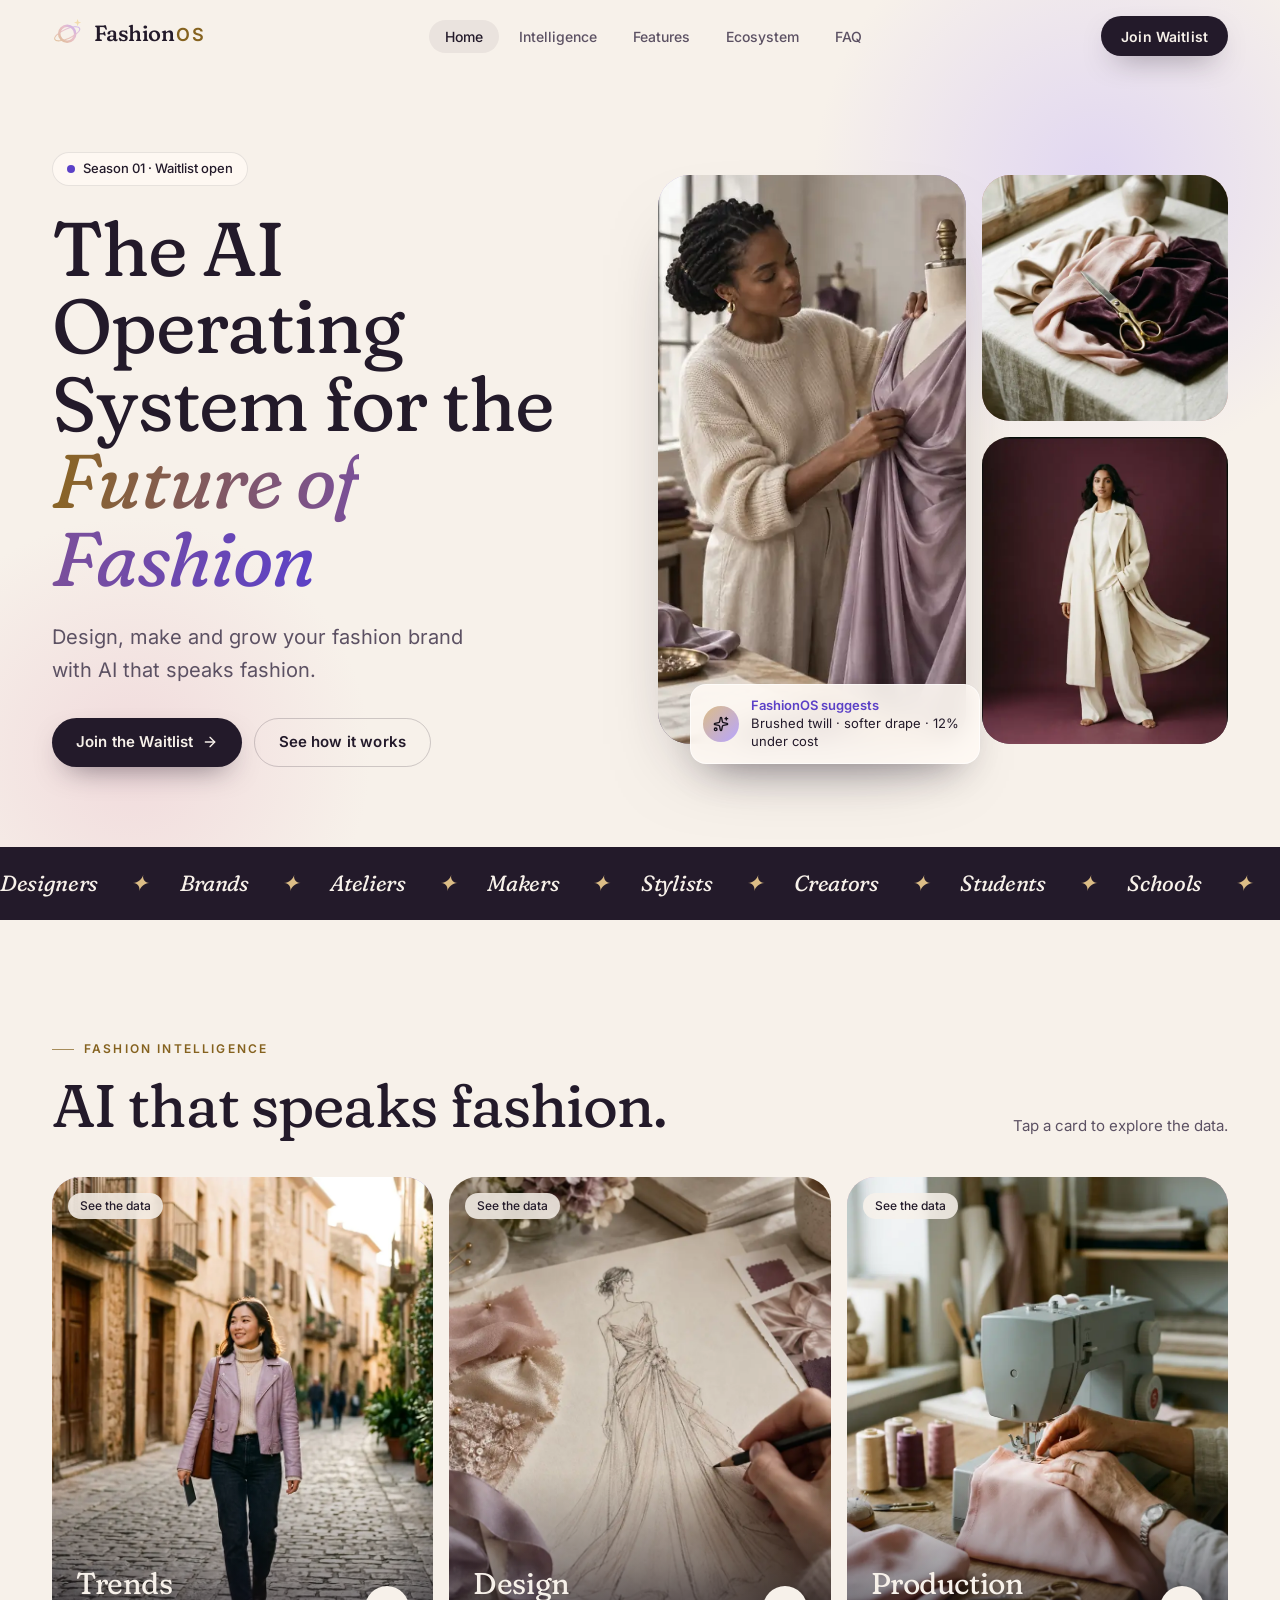
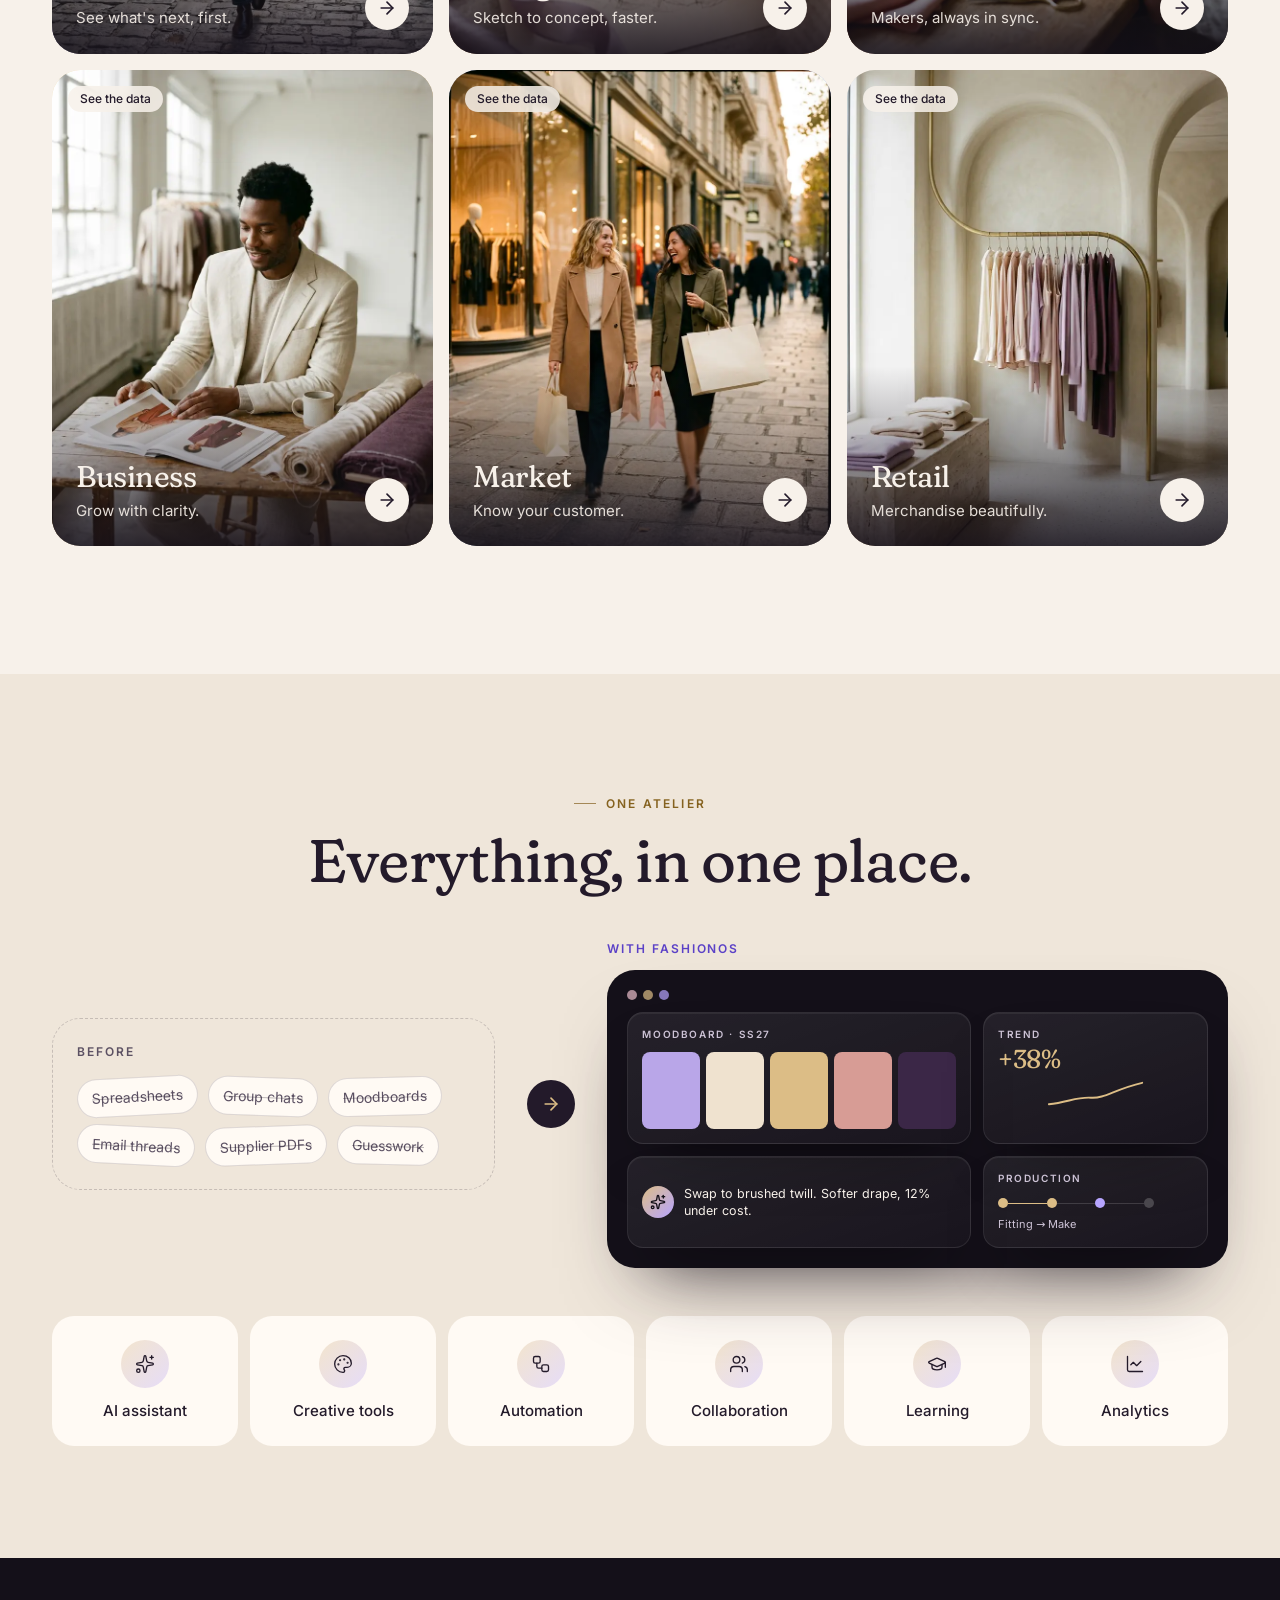
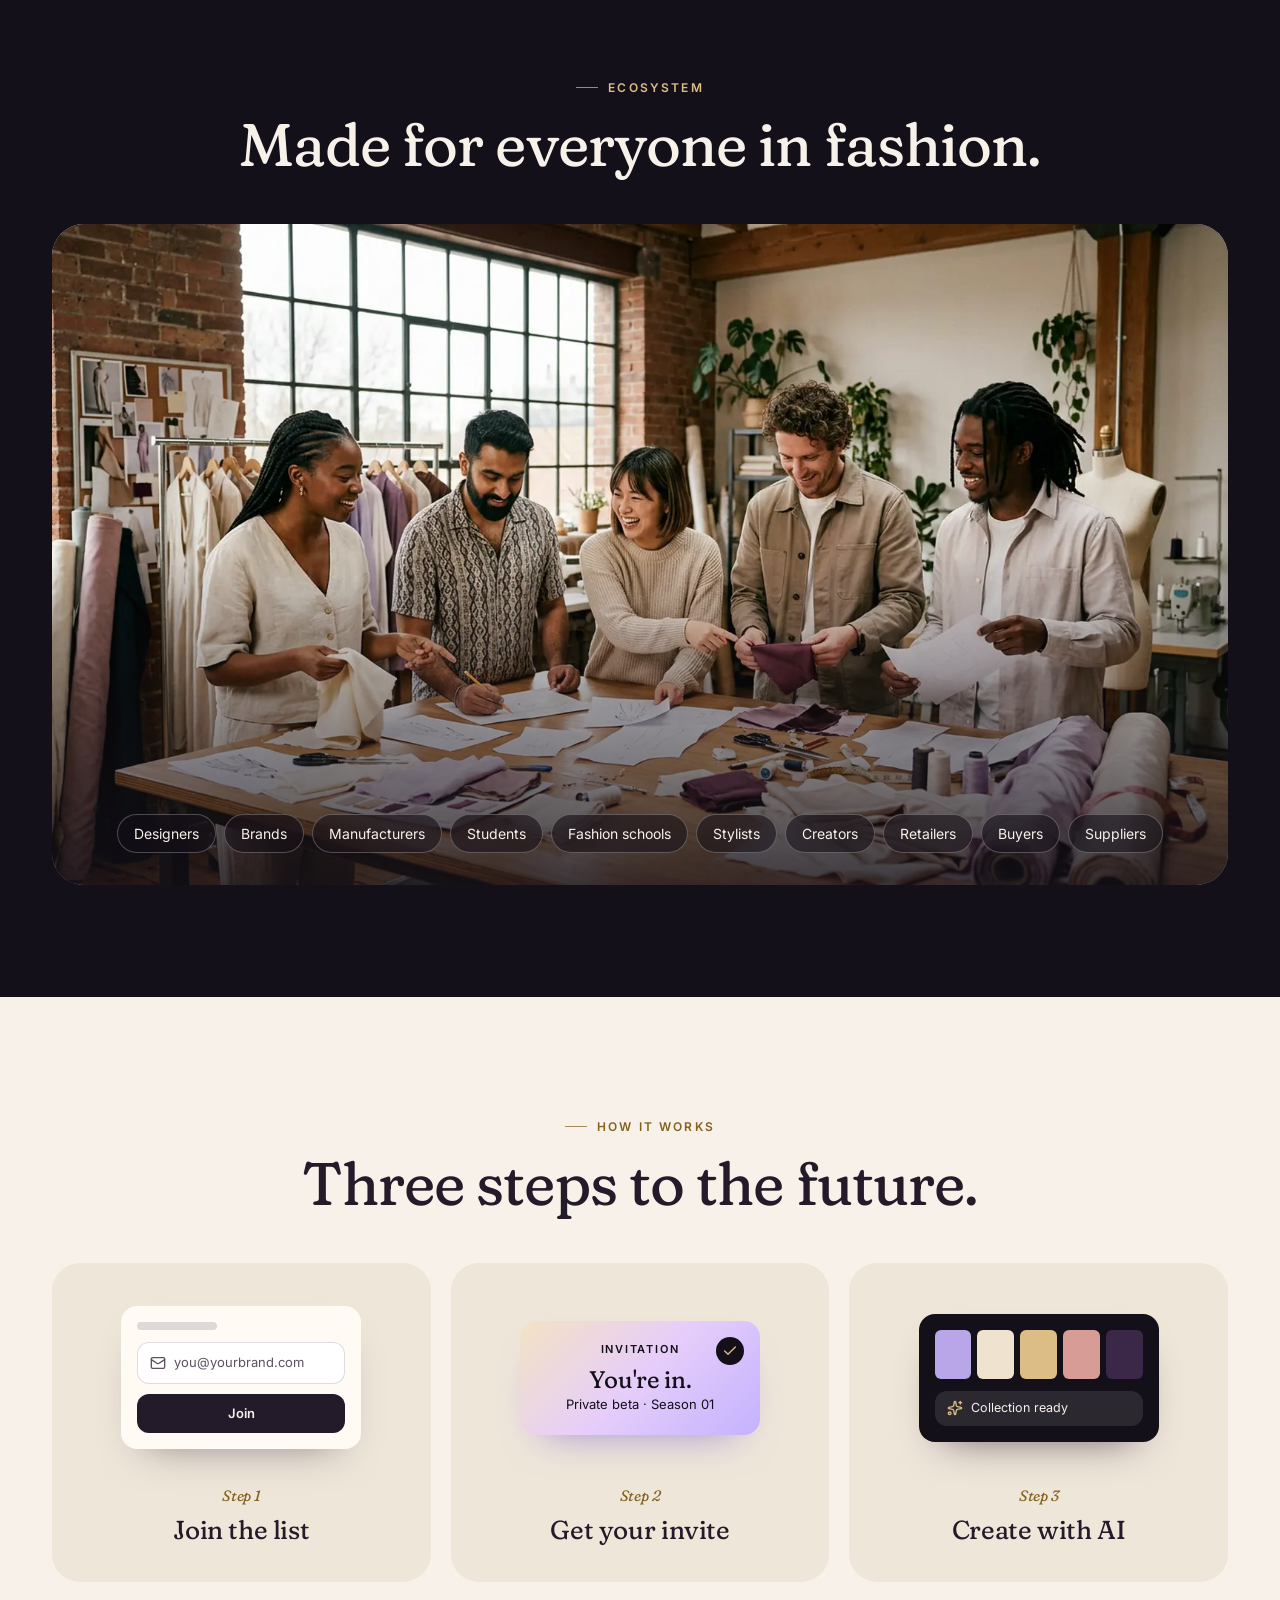
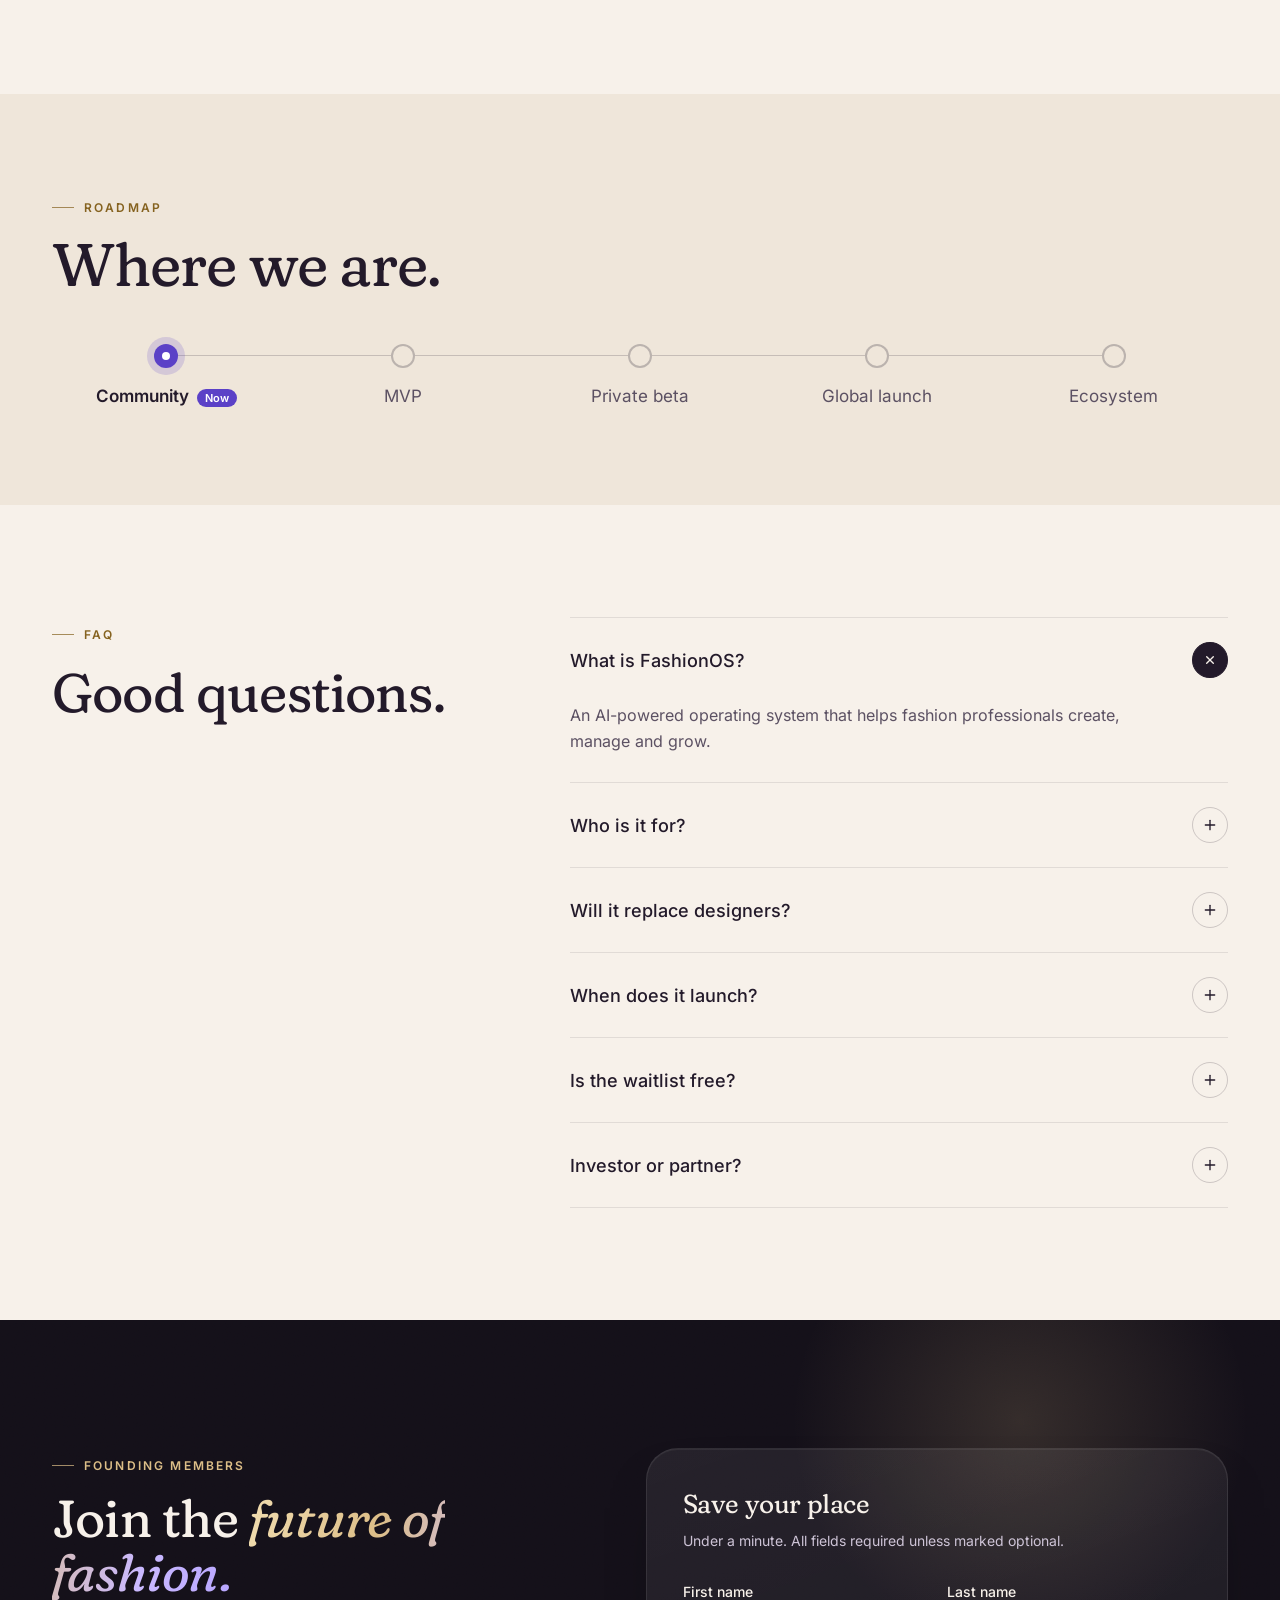
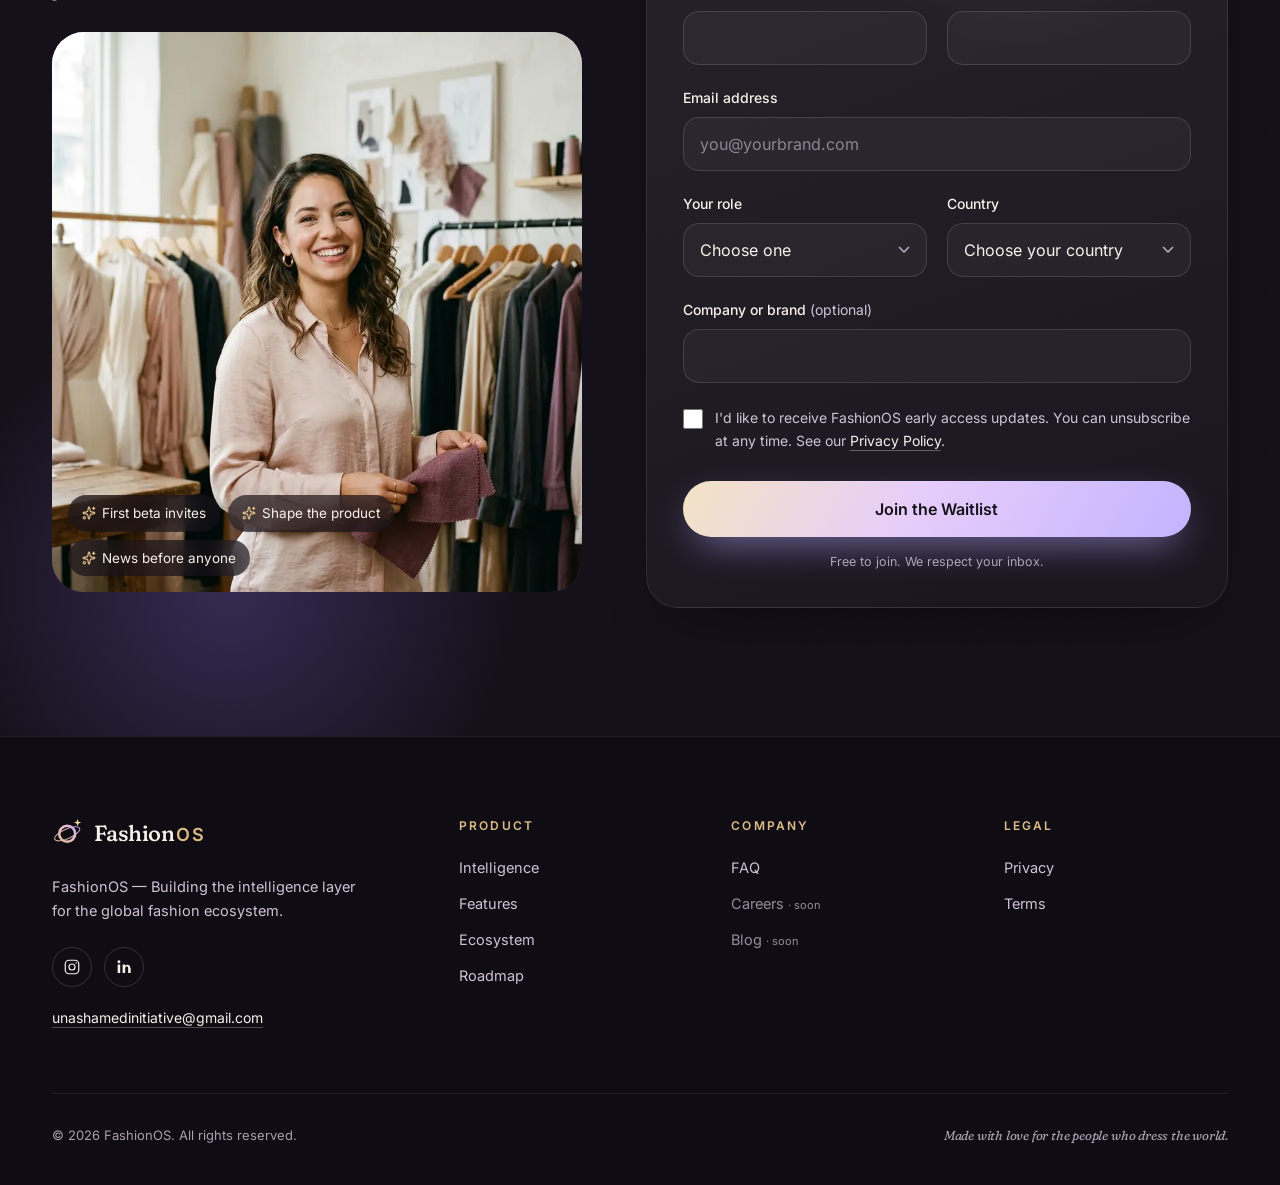
==== commit 0e917aa0: "Update meta tags for Bodifice branding" ====
--- a/index.html
+++ b/index.html
@@ -5,21 +5,21 @@
     <meta name="viewport" content="width=device-width, initial-scale=1" />
     <meta name="theme-color" content="#141019" />
     <title>FashionOS | The AI Operating System for the Future of Fashion</title>
-    <meta name="description" content="FashionOS is an AI-powered fashion intelligence platform helping designers, brands, manufacturers, and fashion professionals create, manage, and grow smarter." />
+    <meta name="description" content="Bodifice is an AI-powered fashion intelligence platform helping designers, brands, manufacturers, and fashion professionals create, manage, and grow smarter." />
     <meta name="robots" content="index, follow" />
-    <link rel="canonical" href="https://fashionos.ai/" />
+    <link rel="canonical" href="https://bodifice.ai/" />
     <meta property="og:type" content="website" />
-    <meta property="og:site_name" content="FashionOS" />
-    <meta property="og:title" content="FashionOS — Building the Intelligence Layer for Fashion" />
+    <meta property="og:site_name" content="Bodifice" />
+    <meta property="og:title" content="Bodifice — Building the Intelligence Layer for Fashion" />
     <meta property="og:description" content="Discover the future of fashion technology with FashionOS, an AI-powered platform designed to transform creativity, production, and business decisions." />
-    <meta property="og:url" content="https://fashionos.ai/" />
+    <meta property="og:url" content="https://bodifice.ai/" />
     <meta property="og:image" content="https://fashionos.ai/og-image.png" />
     <meta property="og:image:width" content="1200" />
     <meta property="og:image:height" content="630" />
-    <meta property="og:image:alt" content="FashionOS, the AI operating system for the future of fashion" />
+    <meta property="og:image:alt" content="Bodifice, the AI operating system for the future of fashion" />
     <meta name="twitter:card" content="summary_large_image" />
-    <meta name="twitter:title" content="FashionOS — Building the Intelligence Layer for Fashion" />
-    <meta name="twitter:description" content="Discover the future of fashion technology with FashionOS, an AI-powered platform designed to transform creativity, production, and business decisions." />
+    <meta name="twitter:title" content="Bodifice — Building the Intelligence Layer for Fashion" />
+    <meta name="twitter:description" content="Discover the future of fashion technology with Bodifice, an AI-powered platform designed to transform creativity, production, and business decisions." />
     <meta name="twitter:image" content="https://fashionos.ai/og-image.png" />
     <script type="application/ld+json">{"@context":"https://schema.org","@type":"Organization","name":"FashionOS","url":"https://fashionos.ai/","logo":"https://fashionos.ai/icon-512.png","description":"FashionOS — Building the intelligence layer for the global fashion ecosystem.","sameAs":[]}</script>
     <script type="application/ld+json">{"@context":"https://schema.org","@type":"WebSite","name":"FashionOS","url":"https://fashionos.ai/"}</script>
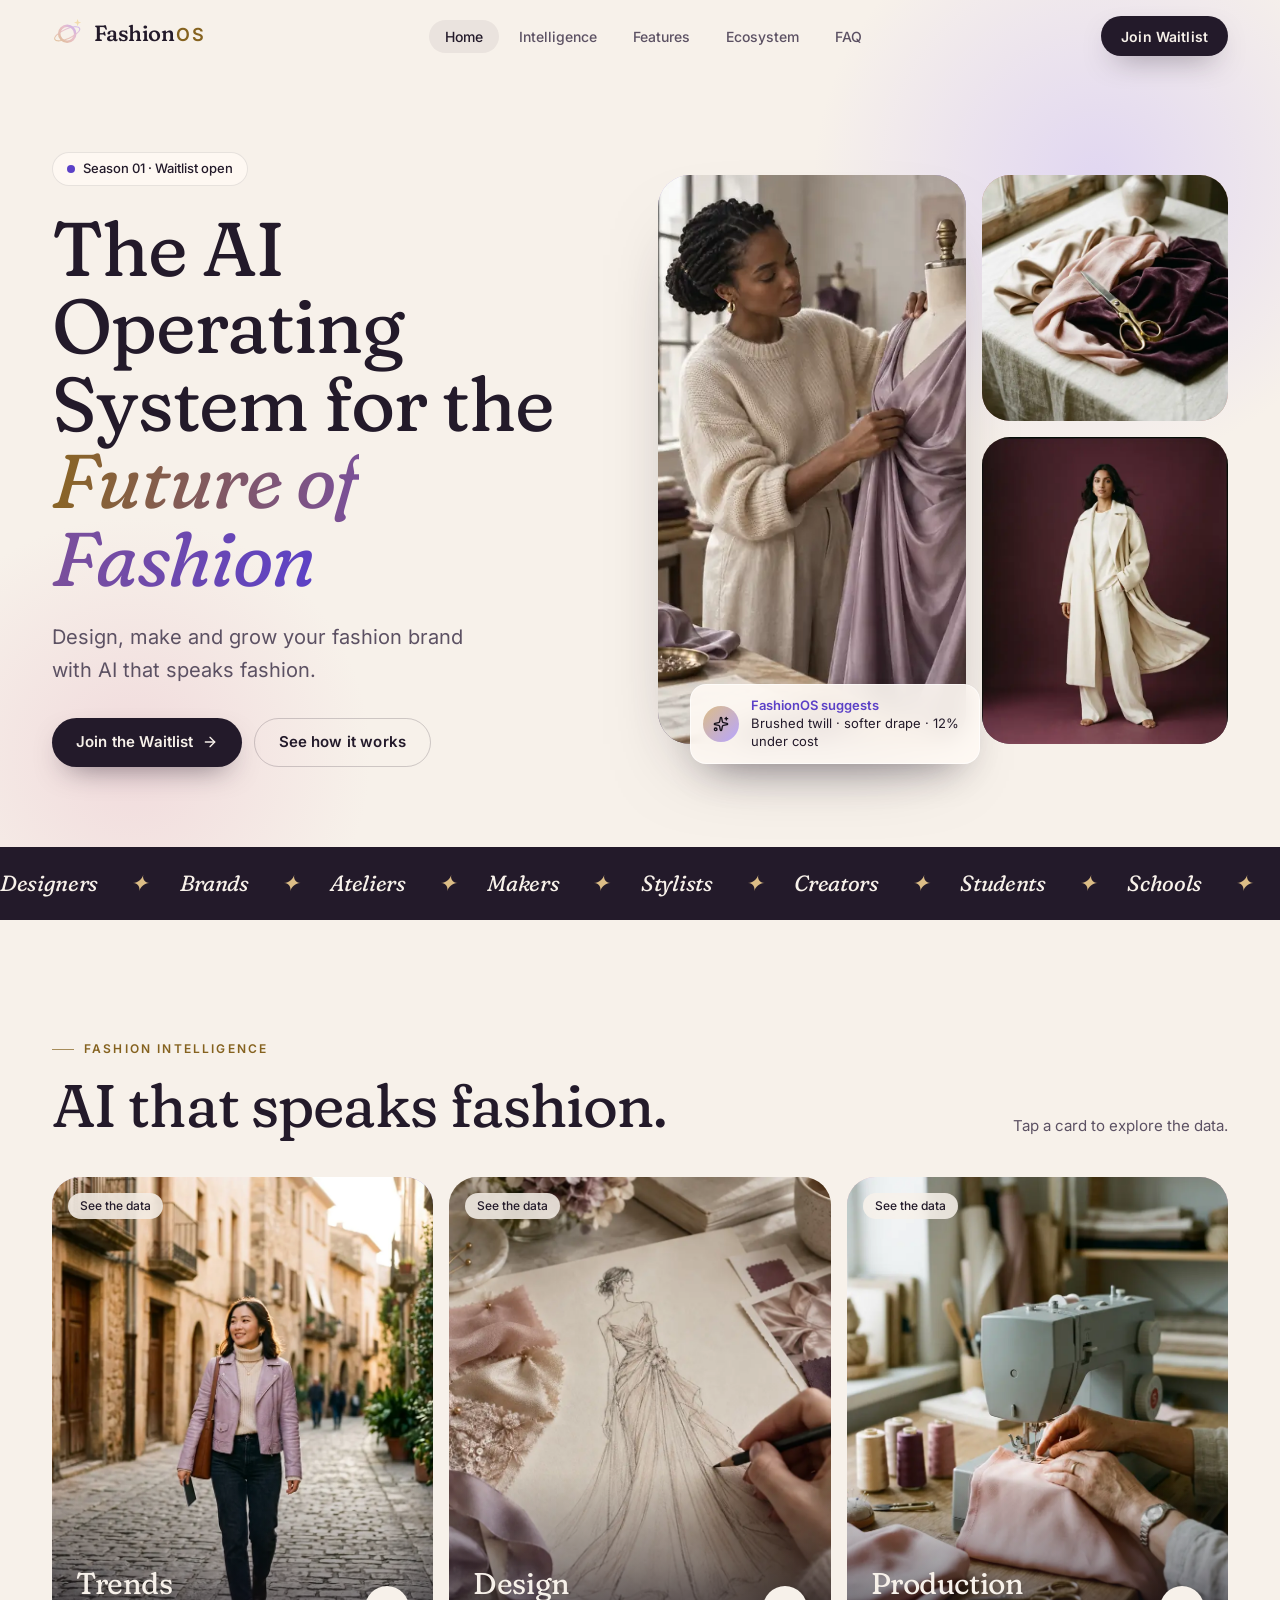
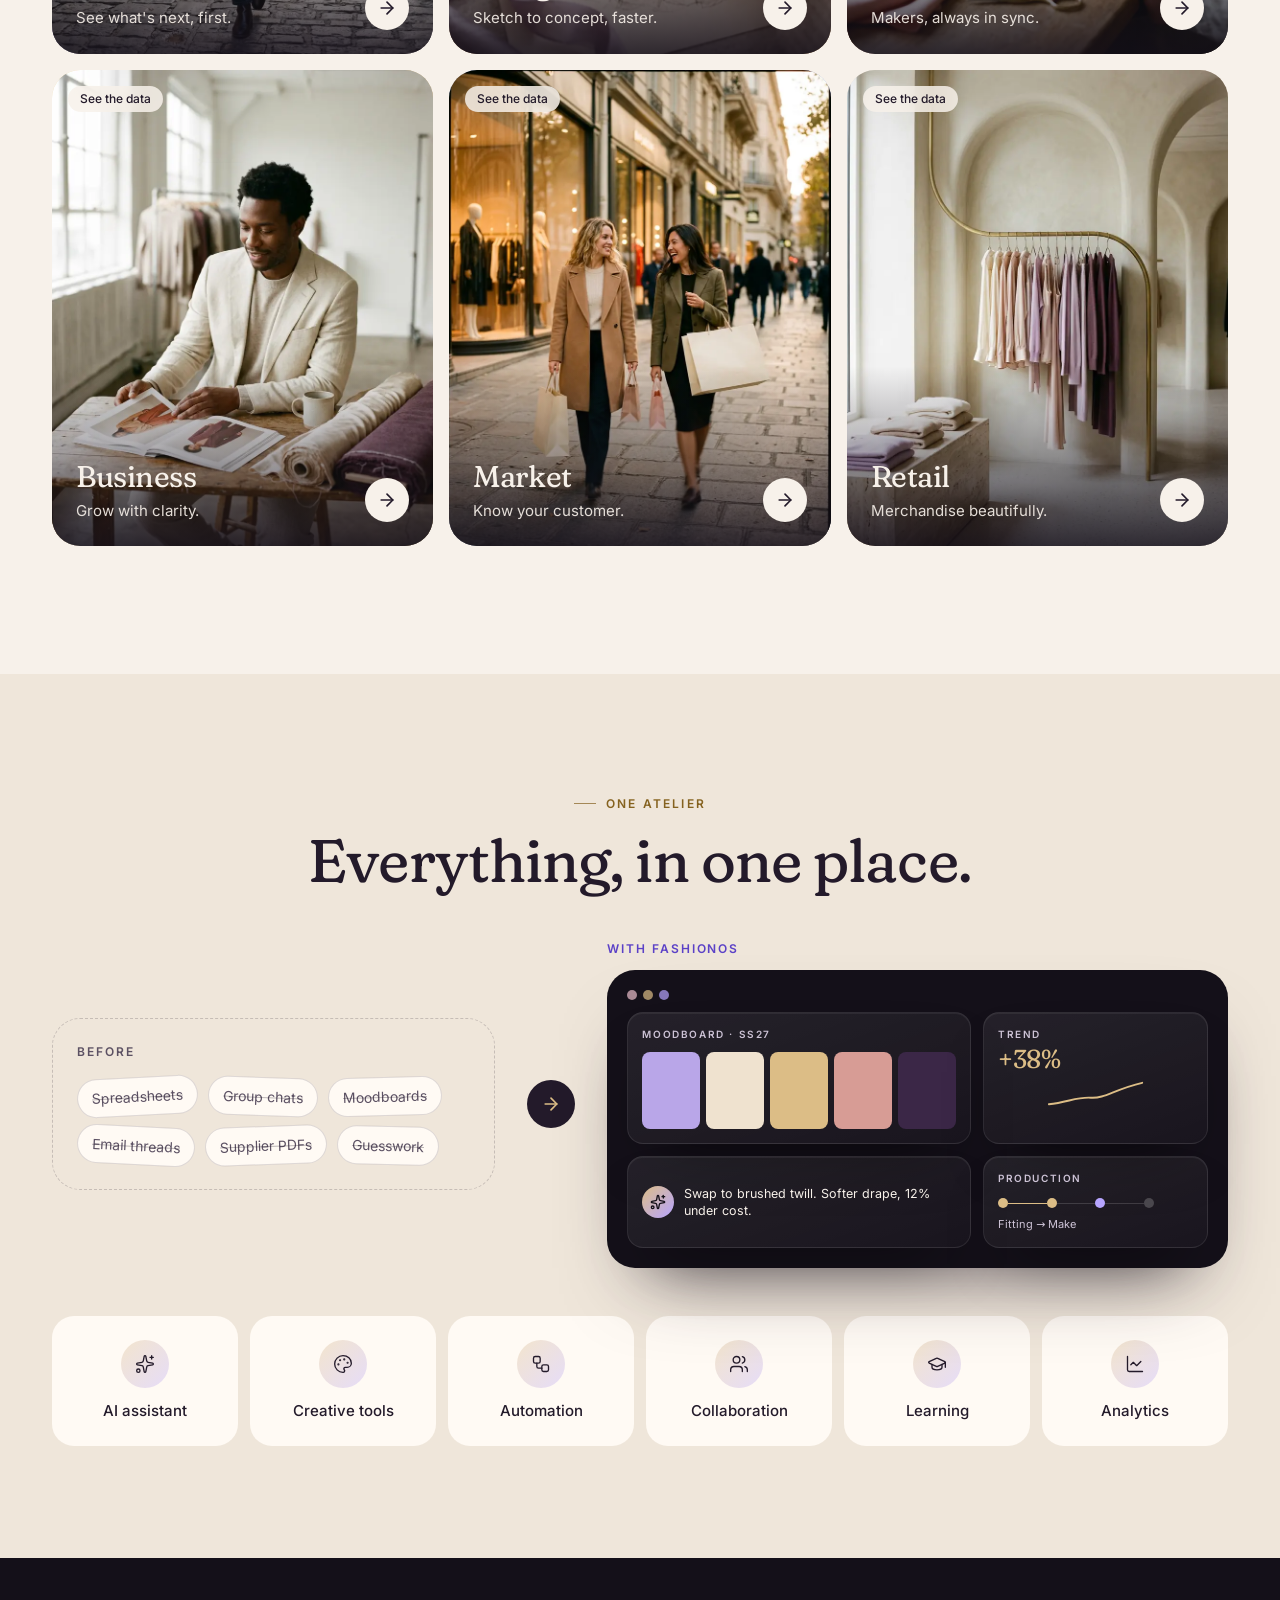
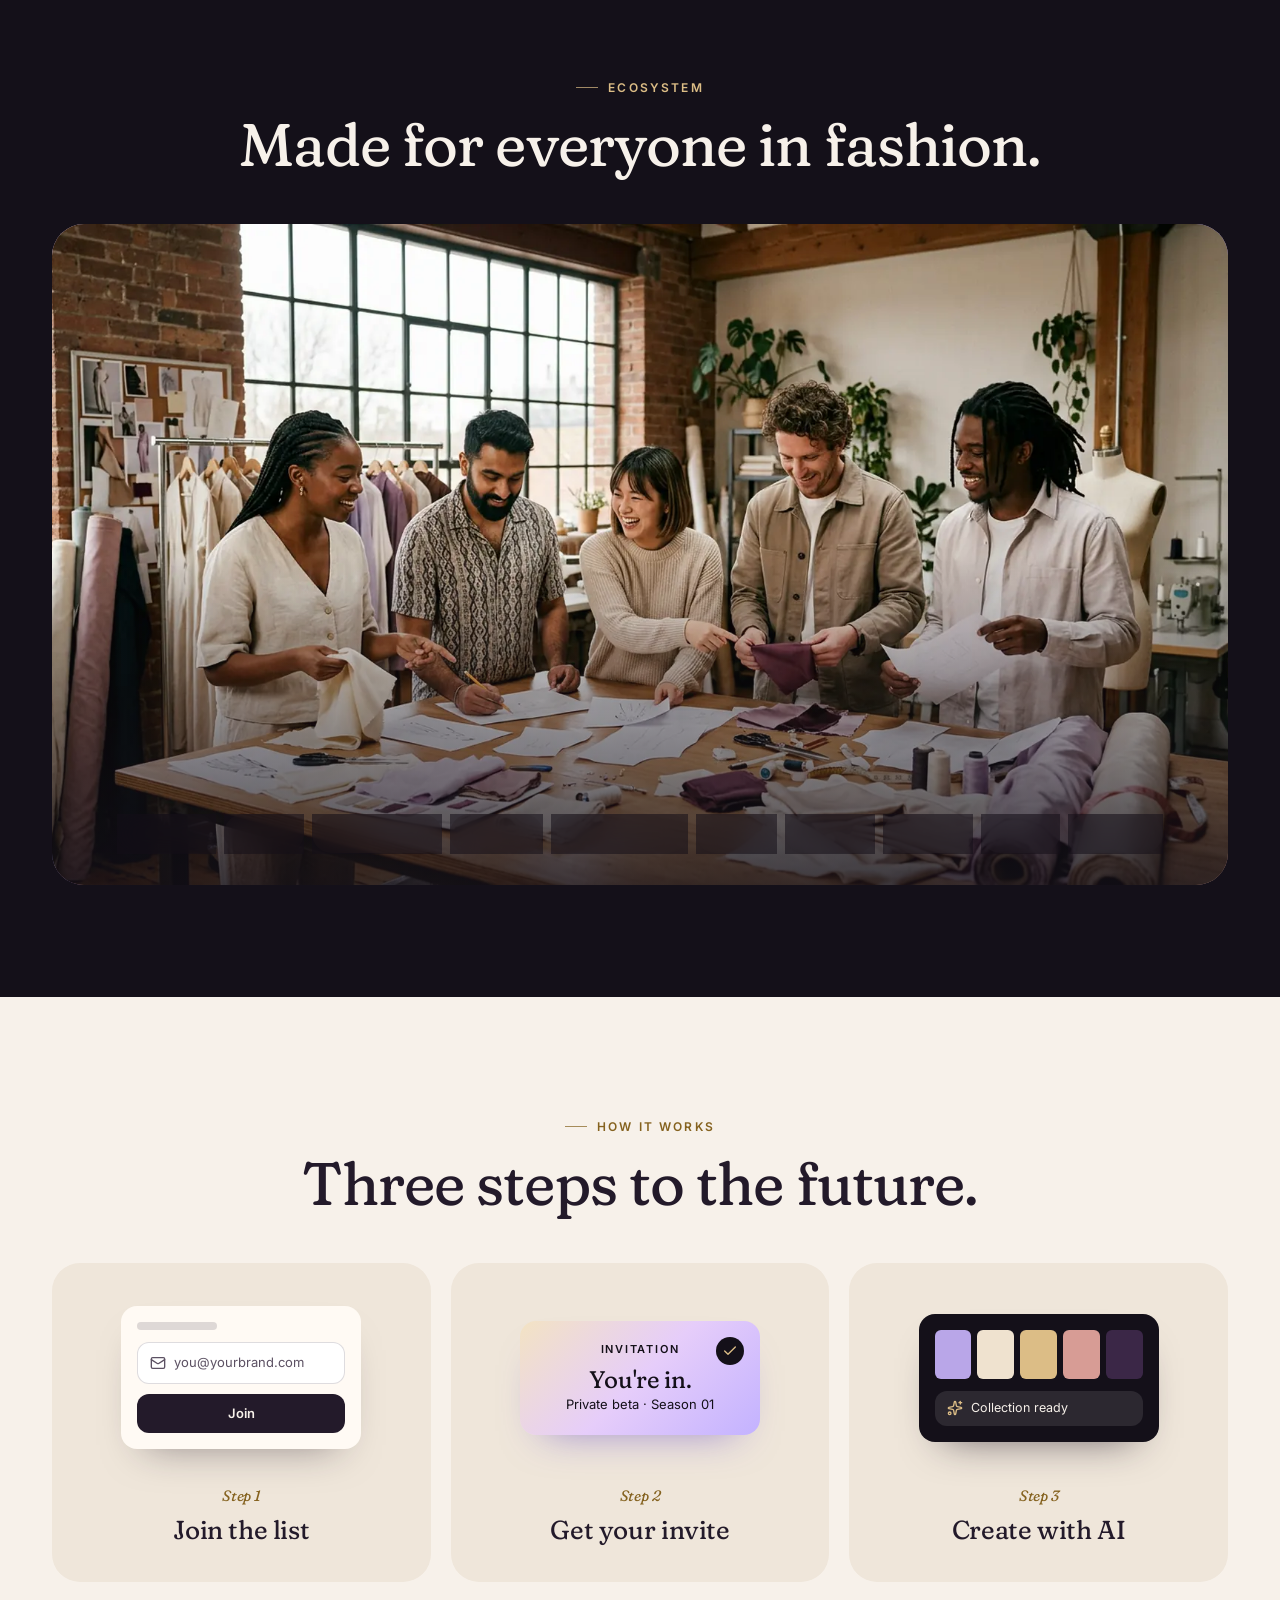
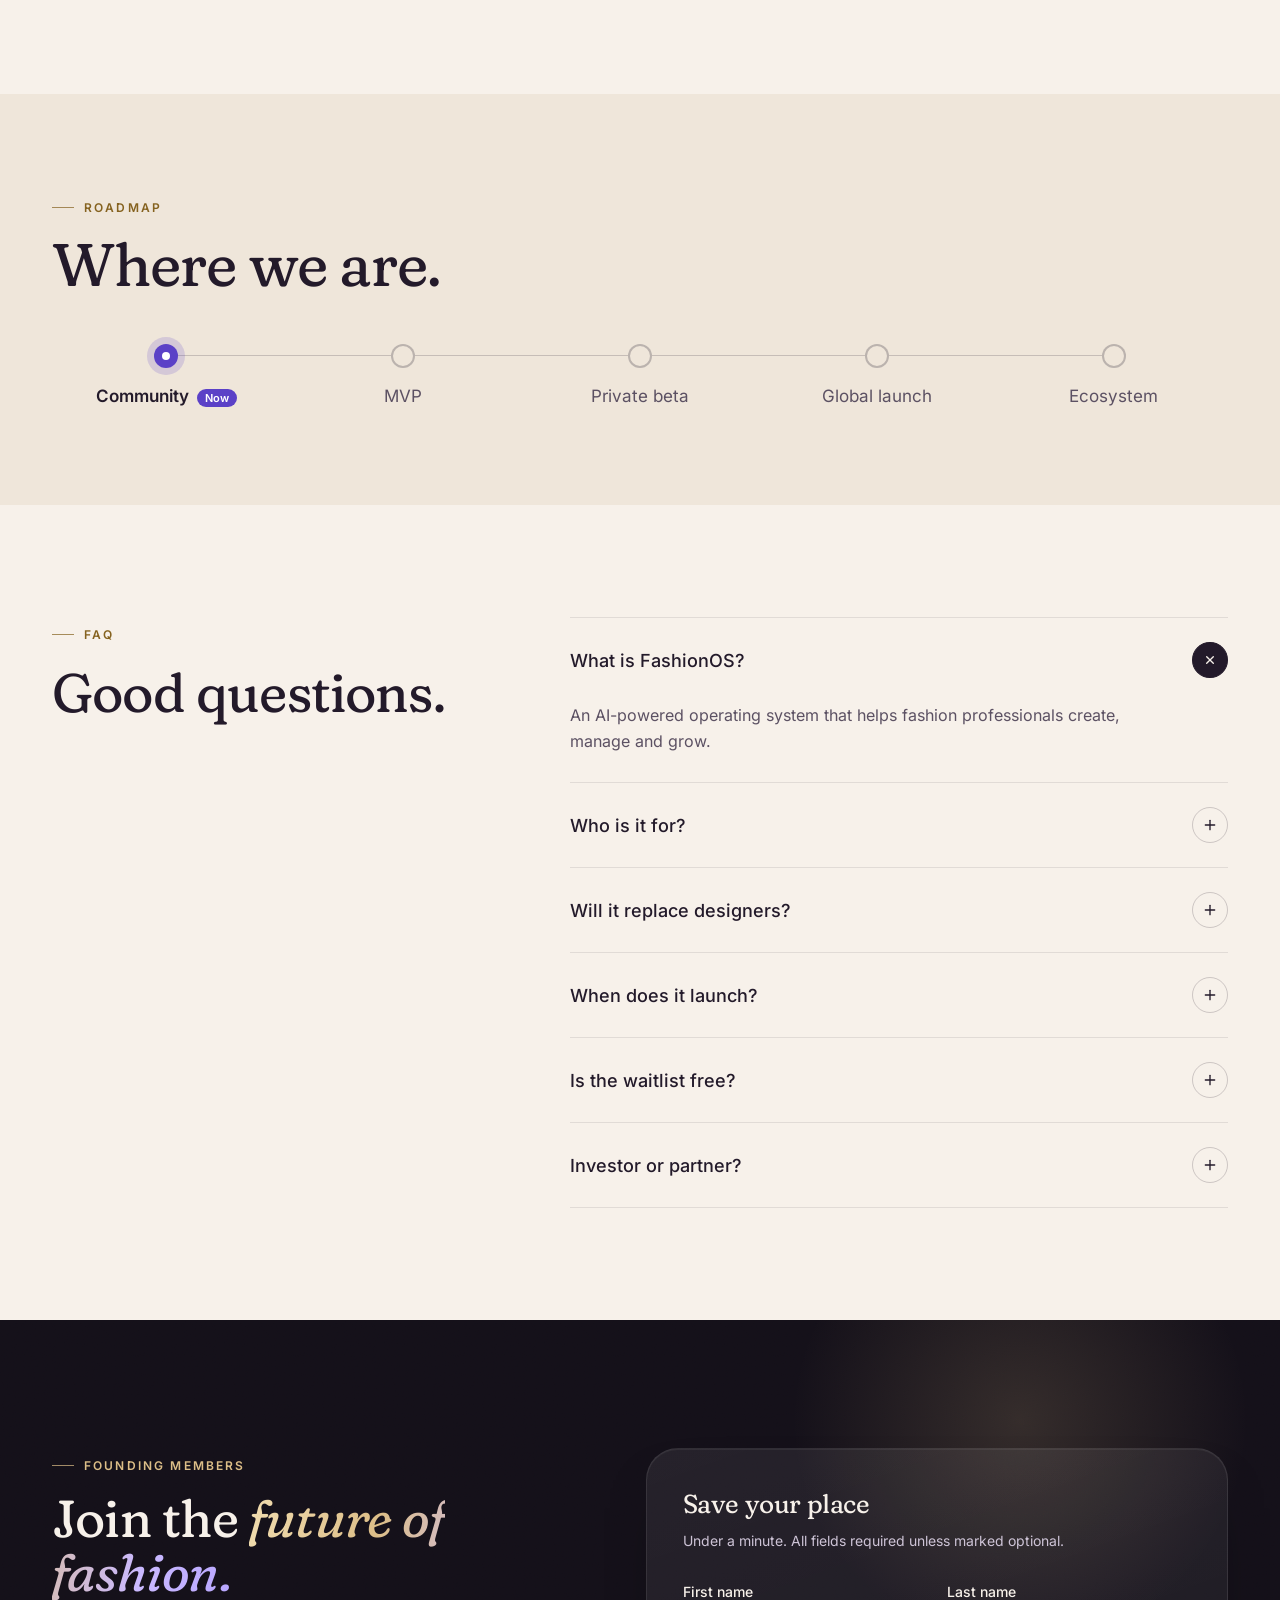
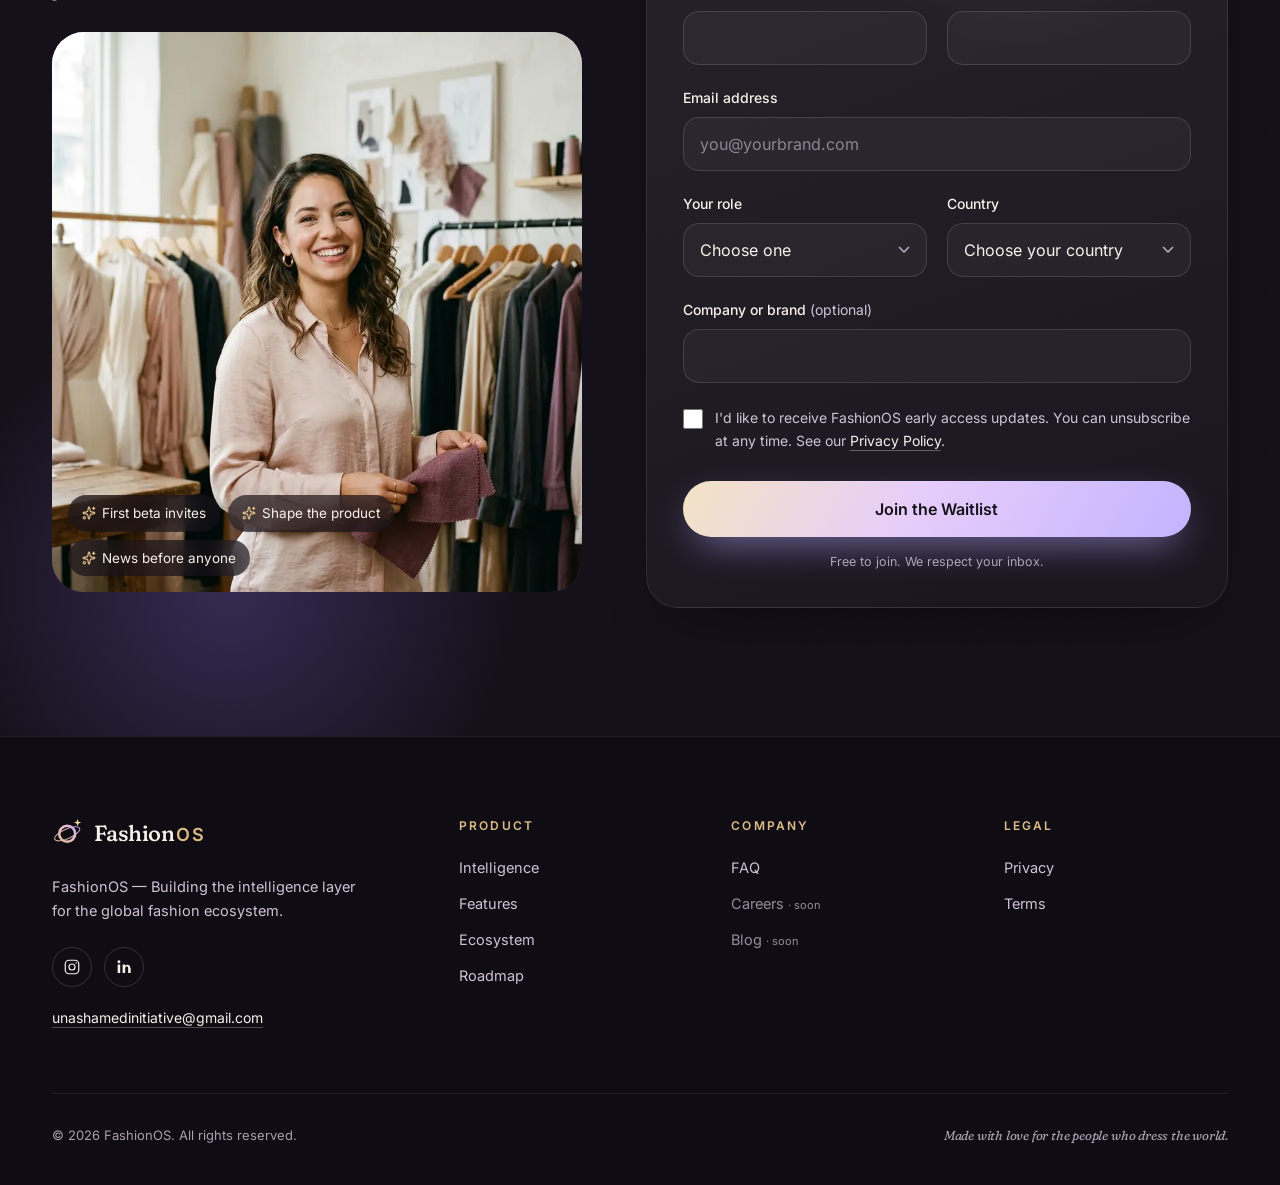
==== commit 6dd44e75: "Change title and organization name to Bodifice" ====
--- a/index.html
+++ b/index.html
@@ -4,7 +4,7 @@
     <meta charset="UTF-8" />
     <meta name="viewport" content="width=device-width, initial-scale=1" />
     <meta name="theme-color" content="#141019" />
-    <title>FashionOS | The AI Operating System for the Future of Fashion</title>
+    <title>Bodifice | The AI Operating System for the Future of Fashion</title>
     <meta name="description" content="Bodifice is an AI-powered fashion intelligence platform helping designers, brands, manufacturers, and fashion professionals create, manage, and grow smarter." />
     <meta name="robots" content="index, follow" />
     <link rel="canonical" href="https://bodifice.ai/" />
@@ -21,10 +21,10 @@
     <meta name="twitter:title" content="Bodifice — Building the Intelligence Layer for Fashion" />
     <meta name="twitter:description" content="Discover the future of fashion technology with Bodifice, an AI-powered platform designed to transform creativity, production, and business decisions." />
     <meta name="twitter:image" content="https://fashionos.ai/og-image.png" />
-    <script type="application/ld+json">{"@context":"https://schema.org","@type":"Organization","name":"FashionOS","url":"https://fashionos.ai/","logo":"https://fashionos.ai/icon-512.png","description":"FashionOS — Building the intelligence layer for the global fashion ecosystem.","sameAs":[]}</script>
+    <script type="application/ld+json">{"@context":"https://schema.org","@type":"Organization","name":"FashionOS","url":"https://fashionos.ai/","logo":"https://fashionos.ai/icon-512.png","description":"Bodifice — Building the intelligence layer for the global fashion ecosystem.","sameAs":[]}</script>
     <script type="application/ld+json">{"@context":"https://schema.org","@type":"WebSite","name":"FashionOS","url":"https://fashionos.ai/"}</script>
-    <script type="application/ld+json">{"@context":"https://schema.org","@type":"SoftwareApplication","name":"FashionOS","applicationCategory":"BusinessApplication","applicationSubCategory":"AI Fashion Technology Platform","operatingSystem":"Web","description":"FashionOS is an AI-powered fashion intelligence platform helping designers, brands, manufacturers, and fashion professionals create, manage, and grow smarter.","url":"https://fashionos.ai/"}</script>
-    <script type="application/ld+json">{"@context":"https://schema.org","@type":"FAQPage","mainEntity":[{"@type":"Question","name":"What is FashionOS?","acceptedAnswer":{"@type":"Answer","text":"An AI-powered operating system that helps fashion professionals create, manage and grow."}},{"@type":"Question","name":"Who is it for?","acceptedAnswer":{"@type":"Answer","text":"Everyone in fashion, starting with independent designers and growing brands."}},{"@type":"Question","name":"Will it replace designers?","acceptedAnswer":{"@type":"Answer","text":"Never. It elevates your eye and handles the busywork."}},{"@type":"Question","name":"When does it launch?","acceptedAnswer":{"@type":"Answer","text":"It's in development now. Waitlist members hear first."}},{"@type":"Question","name":"Is the waitlist free?","acceptedAnswer":{"@type":"Answer","text":"Yes, completely free."}},{"@type":"Question","name":"Investor or partner?","acceptedAnswer":{"@type":"Answer","text":"Join the waitlist as Investor or Partner and we'll be in touch."}}]}</script>
+    <script type="application/ld+json">{"@context":"https://schema.org","@type":"SoftwareApplication","name":"FashionOS","applicationCategory":"BusinessApplication","applicationSubCategory":"AI Fashion Technology Platform","operatingSystem":"Web","description":"Bodifice is an AI-powered fashion intelligence platform helping designers, brands, manufacturers, and fashion professionals create, manage, and grow smarter.","url":"https://fashionos.ai/"}</script>
+    <script type="application/ld+json">{"@context":"https://schema.org","@type":"FAQPage","mainEntity":[{"@type":"Question","name":"What is Bodifice?","acceptedAnswer":{"@type":"Answer","text":"An AI-powered operating system that helps fashion professionals create, manage and grow."}},{"@type":"Question","name":"Who is it for?","acceptedAnswer":{"@type":"Answer","text":"Everyone in fashion, starting with independent designers and growing brands."}},{"@type":"Question","name":"Will it replace designers?","acceptedAnswer":{"@type":"Answer","text":"Never. It elevates your eye and handles the busywork."}},{"@type":"Question","name":"When does it launch?","acceptedAnswer":{"@type":"Answer","text":"It's in development now. Waitlist members hear first."}},{"@type":"Question","name":"Is the waitlist free?","acceptedAnswer":{"@type":"Answer","text":"Yes, completely free."}},{"@type":"Question","name":"Investor or partner?","acceptedAnswer":{"@type":"Answer","text":"Join the waitlist as Investor or Partner and we'll be in touch."}}]}</script>
     <link rel="icon" href="./favicon.svg" type="image/svg+xml" />
     <link rel="icon" href="./favicon-32.png" sizes="32x32" type="image/png" />
     <link rel="apple-touch-icon" href="./apple-touch-icon.png" />
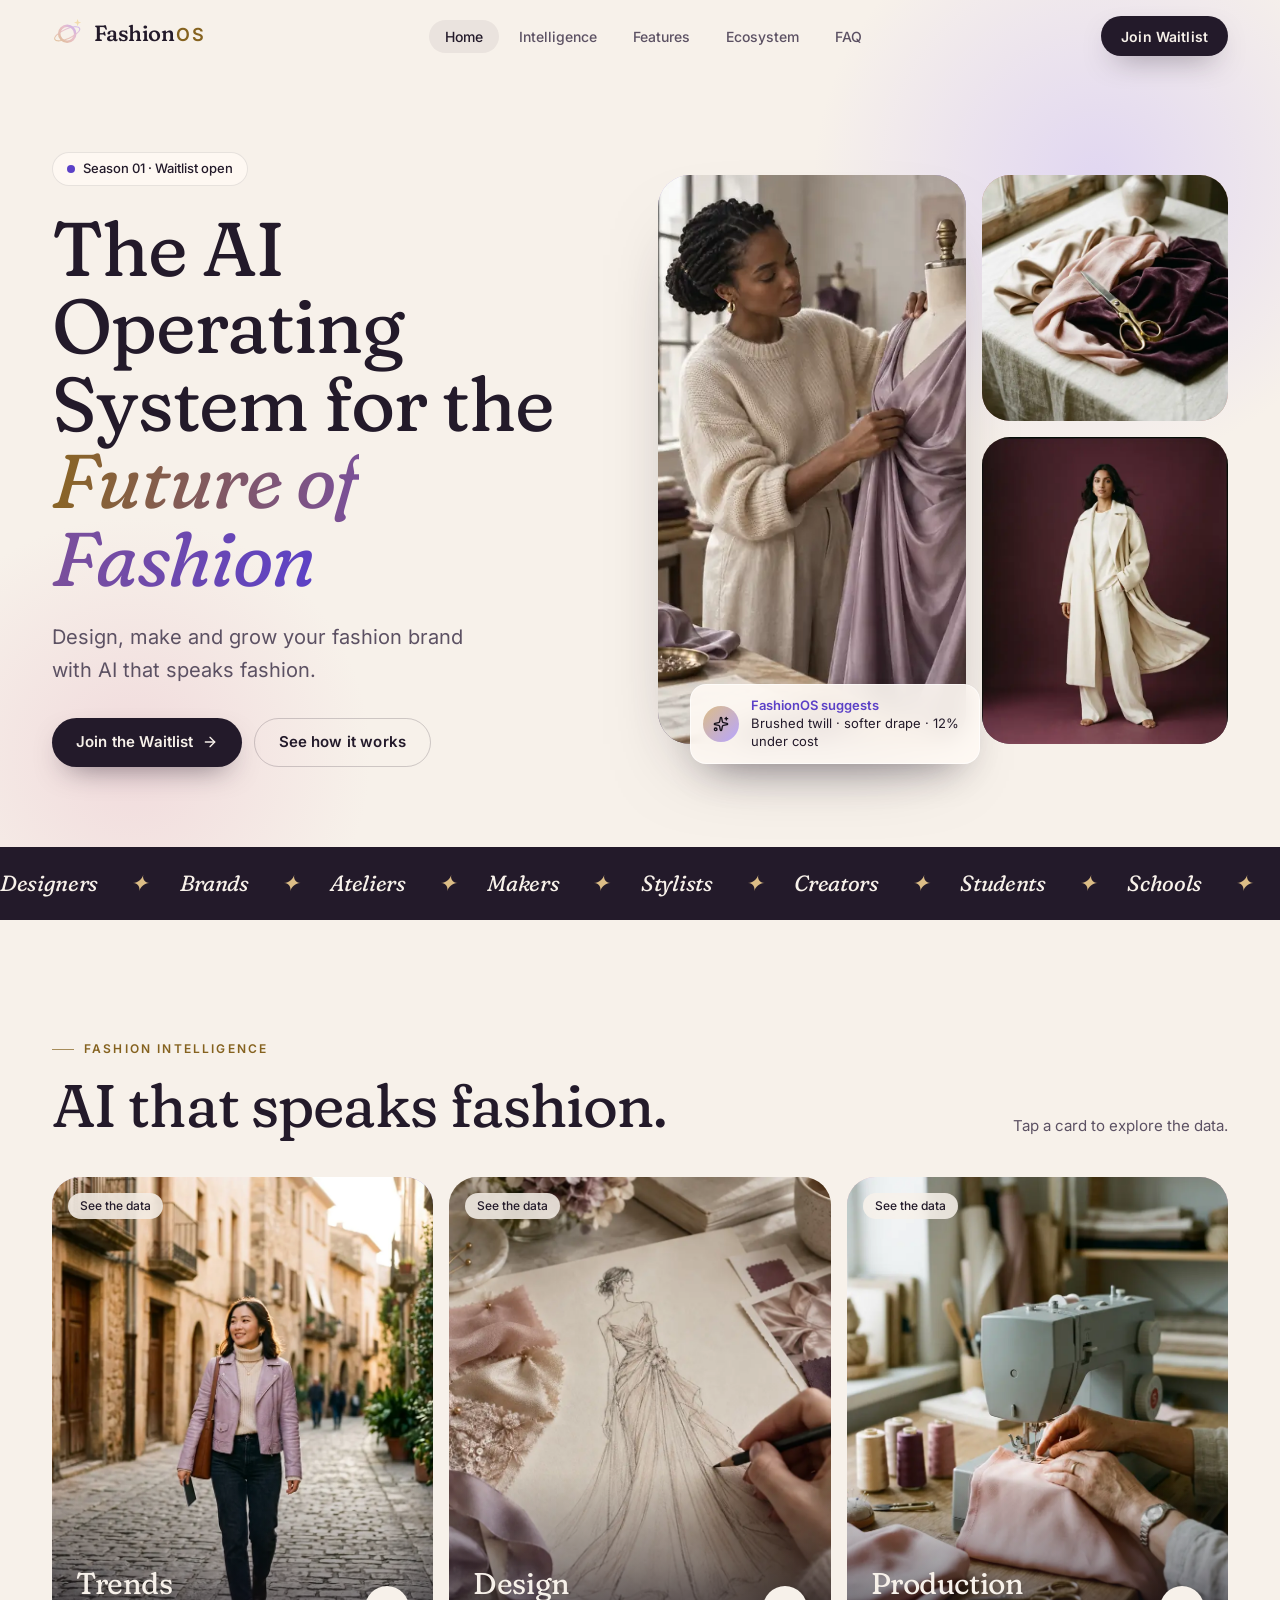
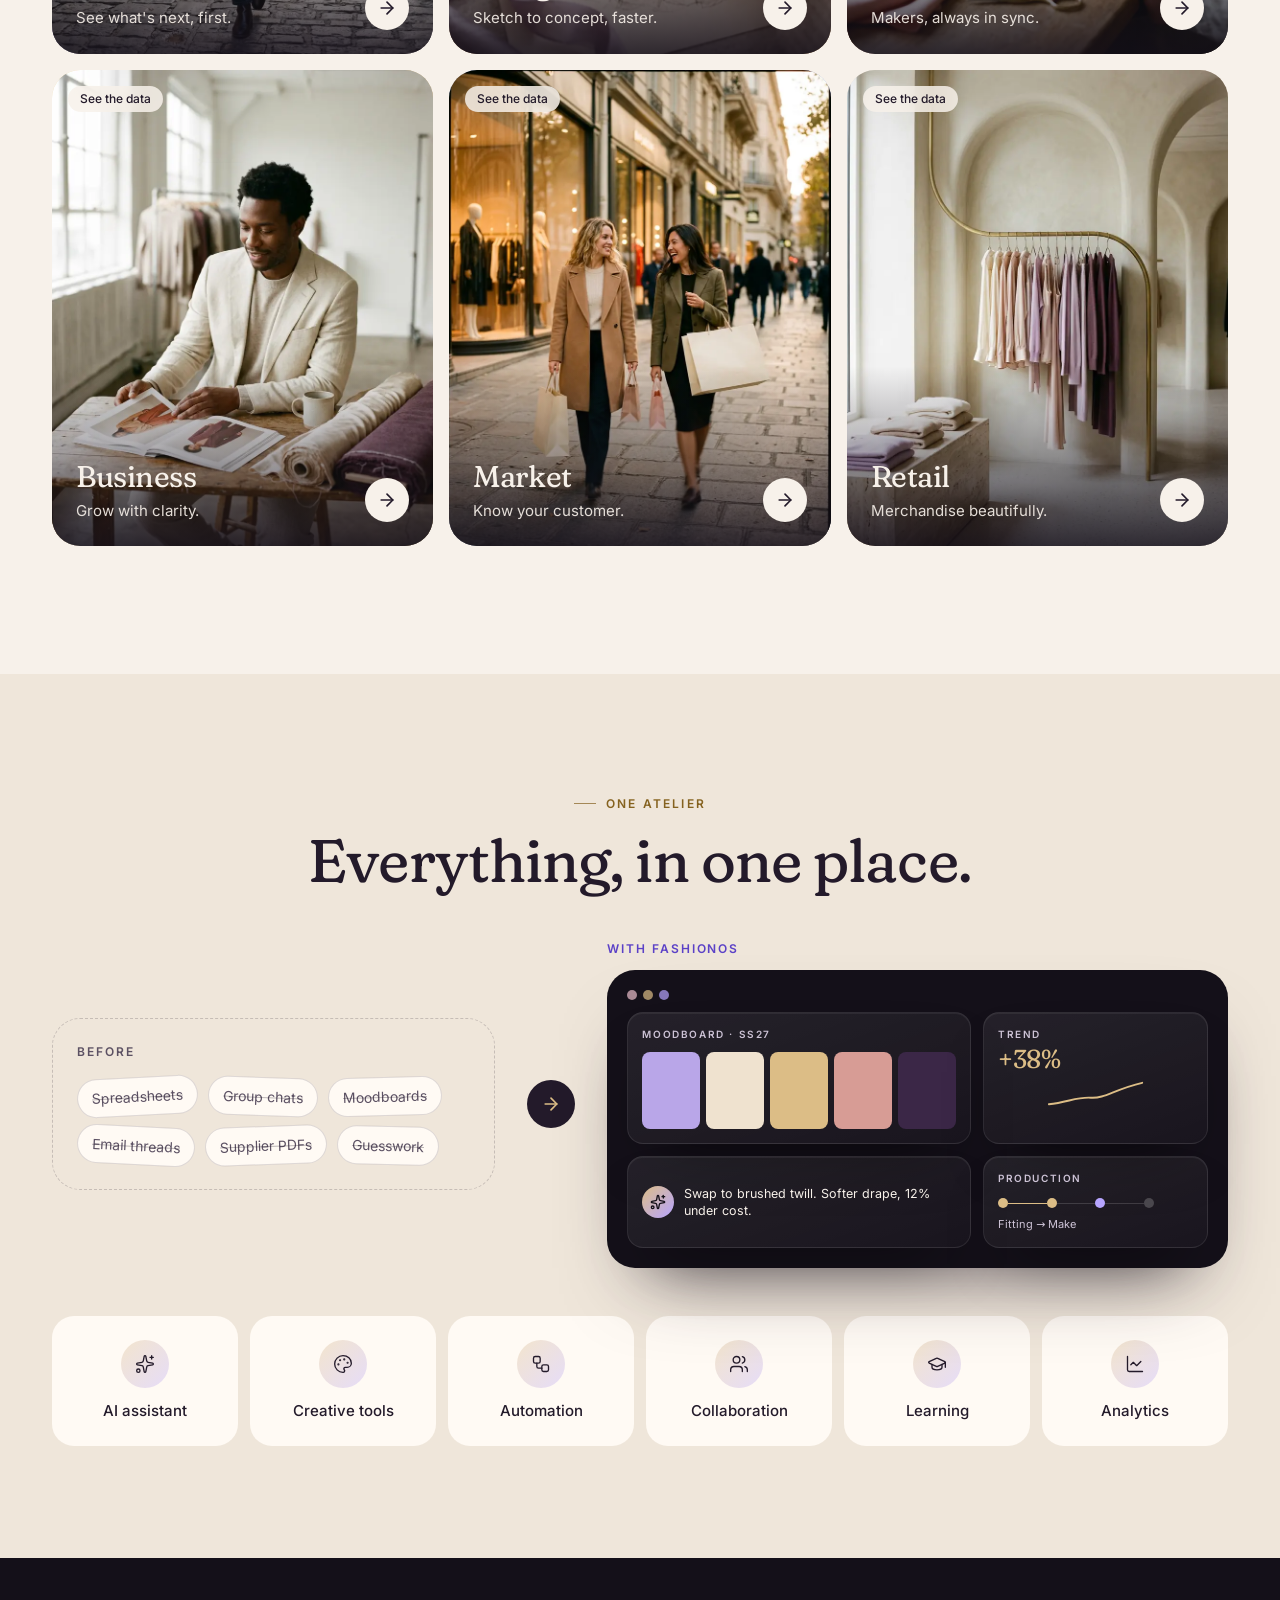
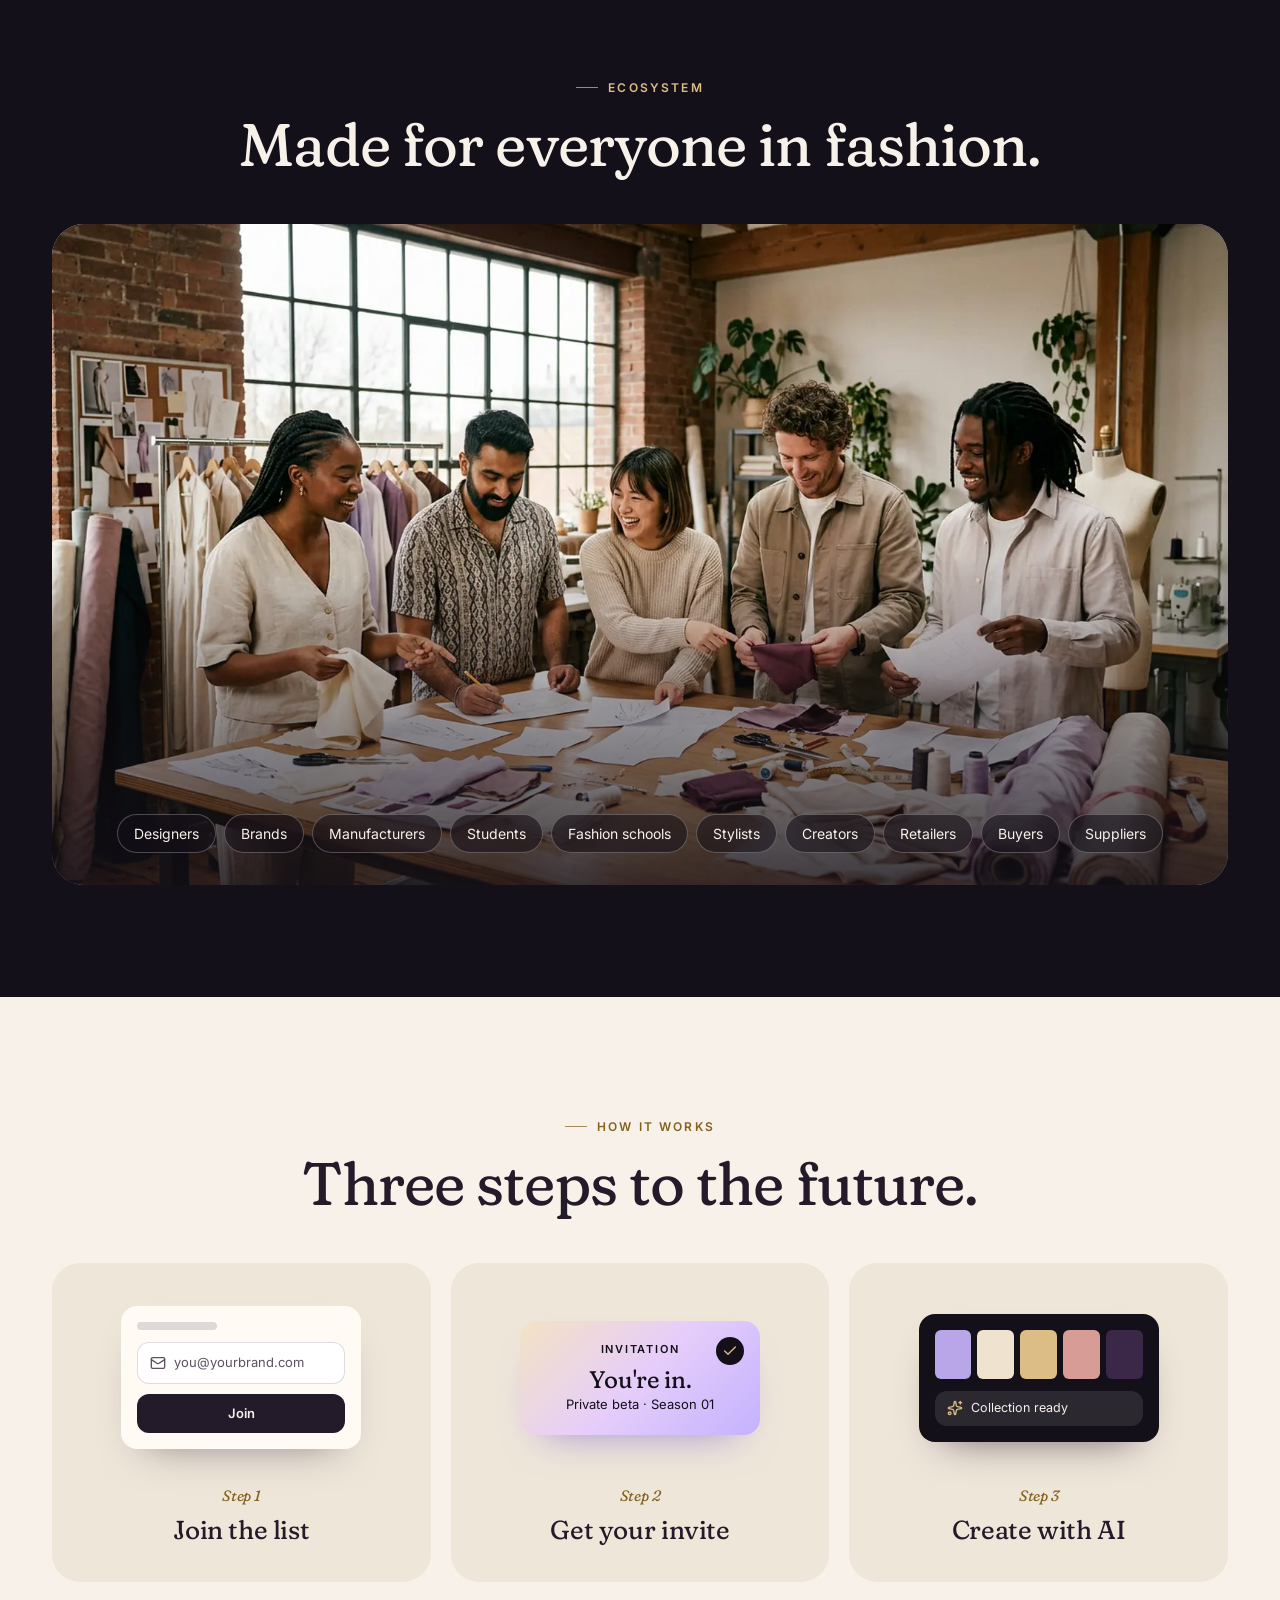
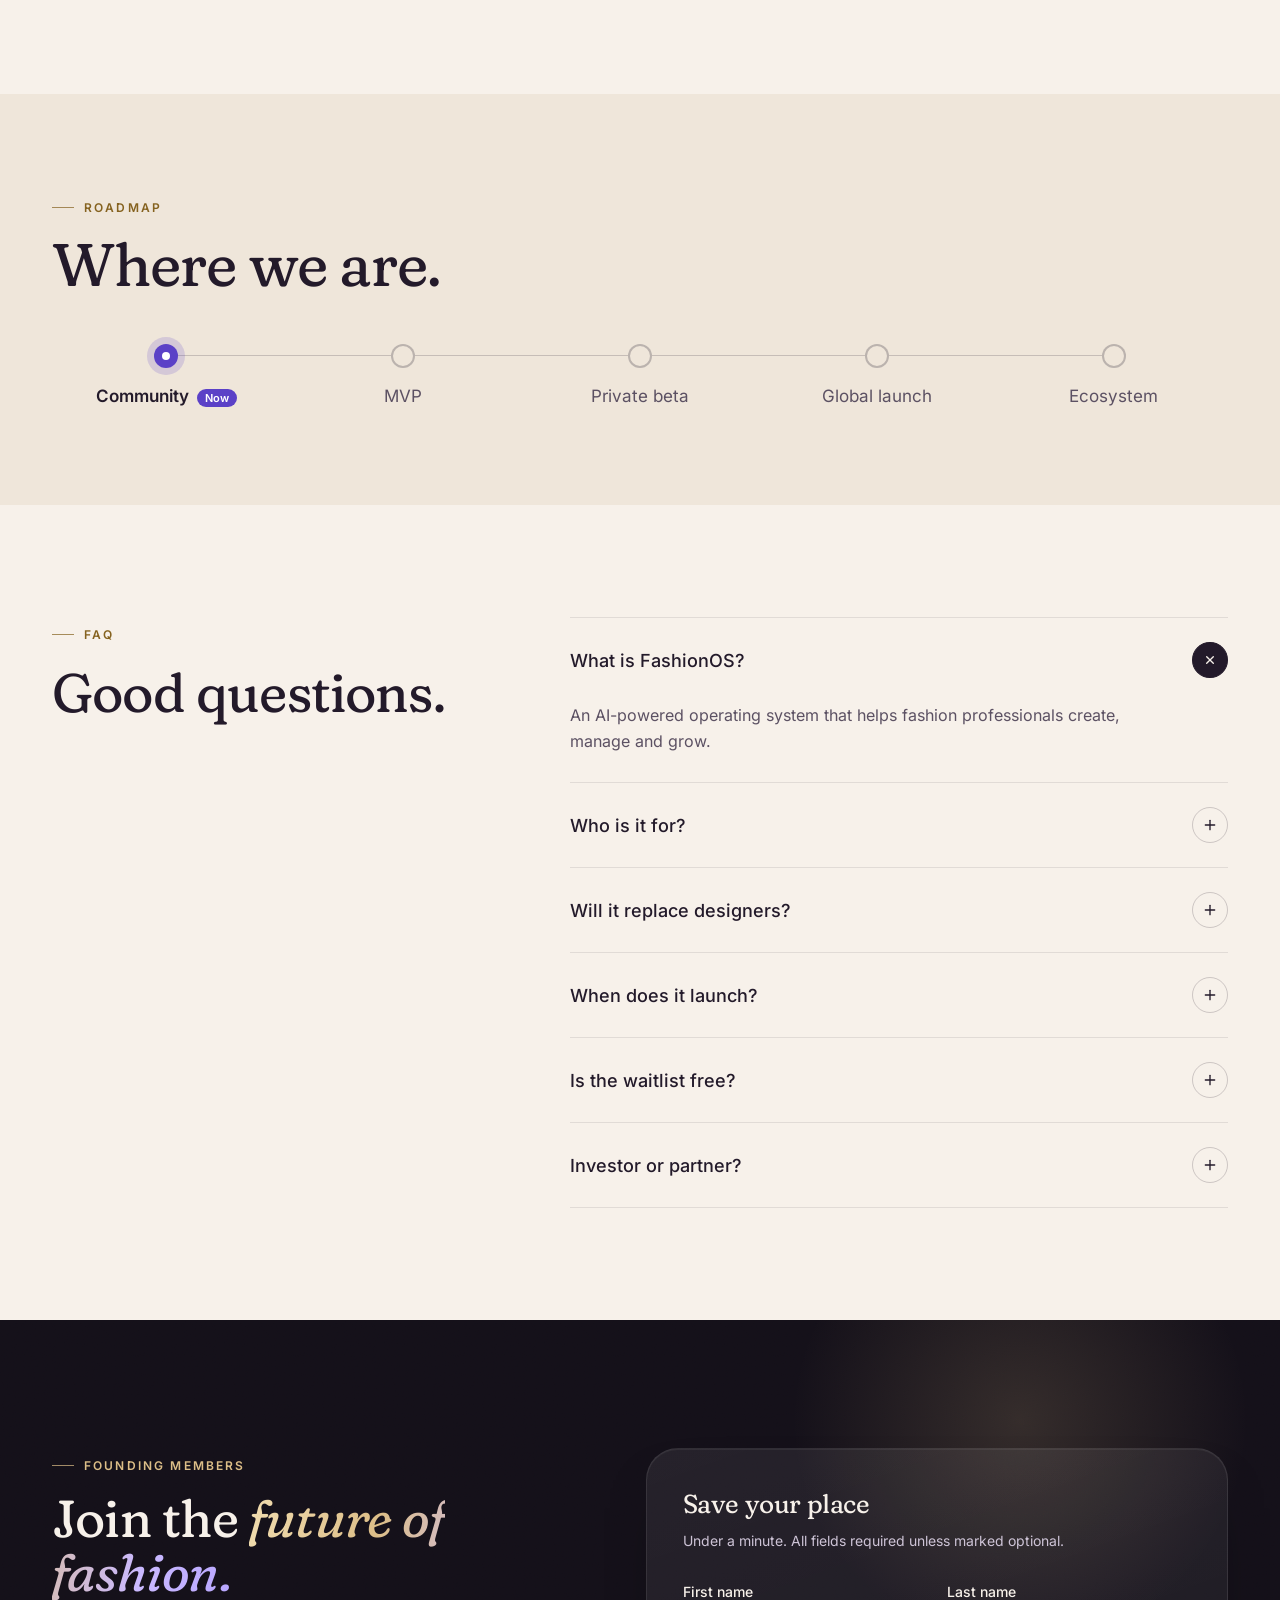
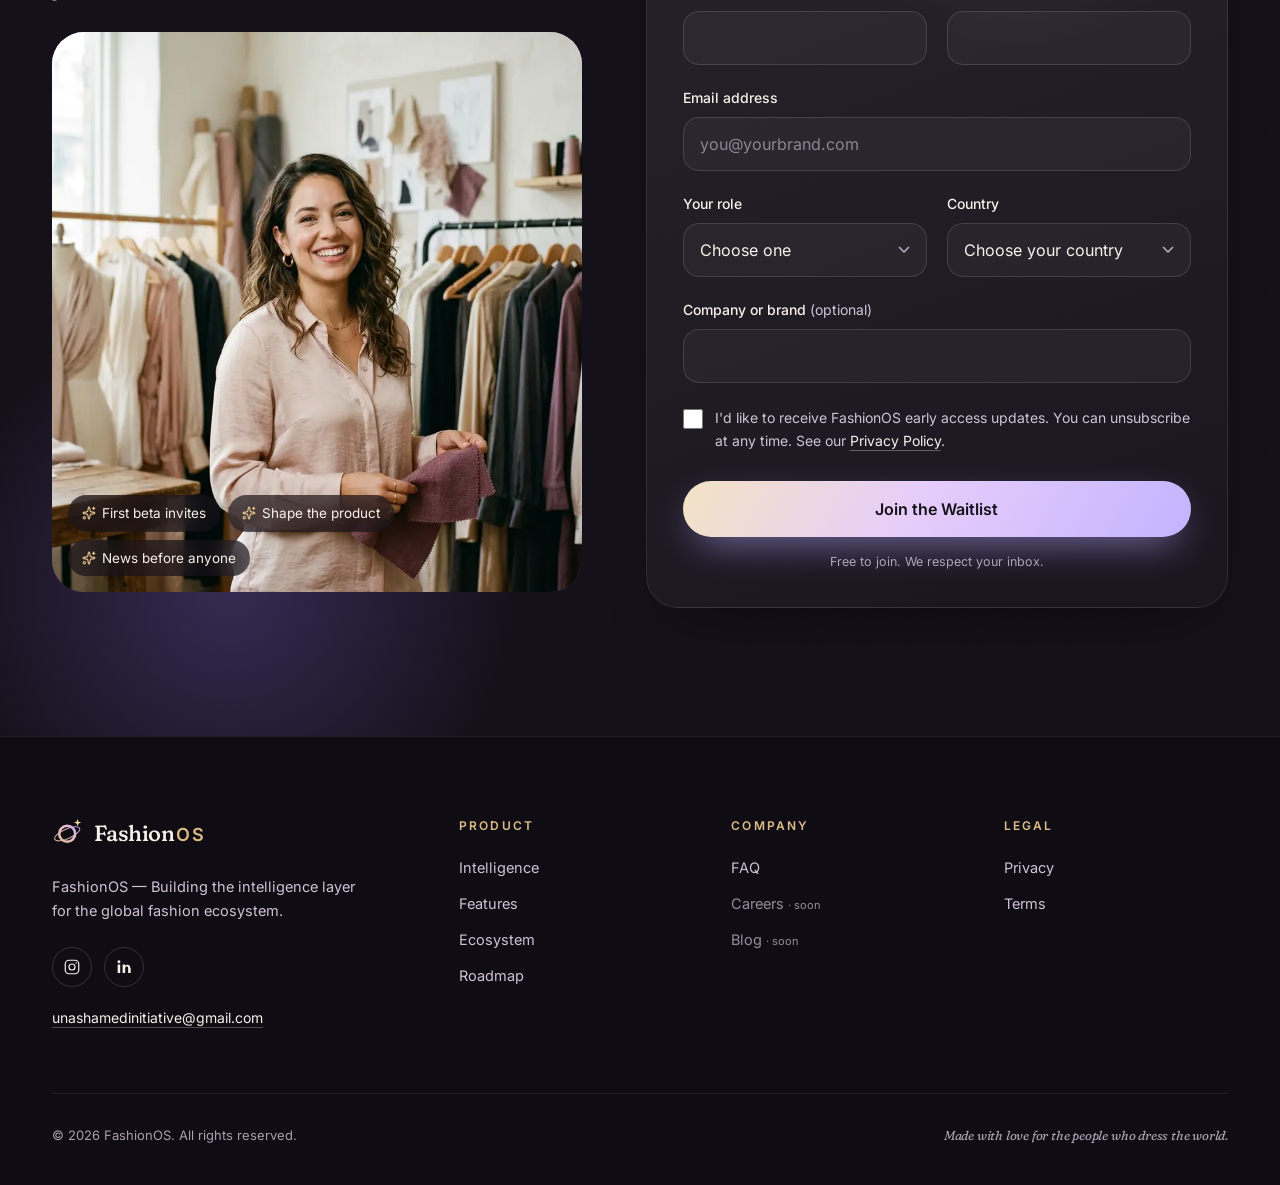
==== commit 84b973db: "Add files via upload" ====
--- a/index.html
+++ b/index.html
@@ -7,12 +7,12 @@
     <title>Bodifice | The AI Operating System for the Future of Fashion</title>
     <meta name="description" content="Bodifice is an AI-powered fashion intelligence platform helping designers, brands, manufacturers, and fashion professionals create, manage, and grow smarter." />
     <meta name="robots" content="index, follow" />
-    <link rel="canonical" href="https://bodifice.ai/" />
+    <link rel="canonical" href="https://fashionos.ai/" />
     <meta property="og:type" content="website" />
     <meta property="og:site_name" content="Bodifice" />
     <meta property="og:title" content="Bodifice — Building the Intelligence Layer for Fashion" />
-    <meta property="og:description" content="Discover the future of fashion technology with FashionOS, an AI-powered platform designed to transform creativity, production, and business decisions." />
-    <meta property="og:url" content="https://bodifice.ai/" />
+    <meta property="og:description" content="Discover the future of fashion technology with Bodifice, an AI-powered platform designed to transform creativity, production, and business decisions." />
+    <meta property="og:url" content="https://fashionos.ai/" />
     <meta property="og:image" content="https://fashionos.ai/og-image.png" />
     <meta property="og:image:width" content="1200" />
     <meta property="og:image:height" content="630" />
@@ -21,9 +21,9 @@
     <meta name="twitter:title" content="Bodifice — Building the Intelligence Layer for Fashion" />
     <meta name="twitter:description" content="Discover the future of fashion technology with Bodifice, an AI-powered platform designed to transform creativity, production, and business decisions." />
     <meta name="twitter:image" content="https://fashionos.ai/og-image.png" />
-    <script type="application/ld+json">{"@context":"https://schema.org","@type":"Organization","name":"FashionOS","url":"https://fashionos.ai/","logo":"https://fashionos.ai/icon-512.png","description":"Bodifice — Building the intelligence layer for the global fashion ecosystem.","sameAs":[]}</script>
-    <script type="application/ld+json">{"@context":"https://schema.org","@type":"WebSite","name":"FashionOS","url":"https://fashionos.ai/"}</script>
-    <script type="application/ld+json">{"@context":"https://schema.org","@type":"SoftwareApplication","name":"FashionOS","applicationCategory":"BusinessApplication","applicationSubCategory":"AI Fashion Technology Platform","operatingSystem":"Web","description":"Bodifice is an AI-powered fashion intelligence platform helping designers, brands, manufacturers, and fashion professionals create, manage, and grow smarter.","url":"https://fashionos.ai/"}</script>
+    <script type="application/ld+json">{"@context":"https://schema.org","@type":"Organization","name":"Bodifice","url":"https://fashionos.ai/","logo":"https://fashionos.ai/icon-512.png","description":"Bodifice — Building the intelligence layer for the global fashion ecosystem.","sameAs":[]}</script>
+    <script type="application/ld+json">{"@context":"https://schema.org","@type":"WebSite","name":"Bodifice","url":"https://fashionos.ai/"}</script>
+    <script type="application/ld+json">{"@context":"https://schema.org","@type":"SoftwareApplication","name":"Bodifice","applicationCategory":"BusinessApplication","applicationSubCategory":"AI Fashion Technology Platform","operatingSystem":"Web","description":"Bodifice is an AI-powered fashion intelligence platform helping designers, brands, manufacturers, and fashion professionals create, manage, and grow smarter.","url":"https://fashionos.ai/"}</script>
     <script type="application/ld+json">{"@context":"https://schema.org","@type":"FAQPage","mainEntity":[{"@type":"Question","name":"What is Bodifice?","acceptedAnswer":{"@type":"Answer","text":"An AI-powered operating system that helps fashion professionals create, manage and grow."}},{"@type":"Question","name":"Who is it for?","acceptedAnswer":{"@type":"Answer","text":"Everyone in fashion, starting with independent designers and growing brands."}},{"@type":"Question","name":"Will it replace designers?","acceptedAnswer":{"@type":"Answer","text":"Never. It elevates your eye and handles the busywork."}},{"@type":"Question","name":"When does it launch?","acceptedAnswer":{"@type":"Answer","text":"It's in development now. Waitlist members hear first."}},{"@type":"Question","name":"Is the waitlist free?","acceptedAnswer":{"@type":"Answer","text":"Yes, completely free."}},{"@type":"Question","name":"Investor or partner?","acceptedAnswer":{"@type":"Answer","text":"Join the waitlist as Investor or Partner and we'll be in touch."}}]}</script>
     <link rel="icon" href="./favicon.svg" type="image/svg+xml" />
     <link rel="icon" href="./favicon-32.png" sizes="32x32" type="image/png" />
@@ -36,6 +36,6 @@
     <link rel="stylesheet" crossorigin href="./style-B6pCrrAK.css">
   </head>
   <body>
-    <div id="root" data-page="home"><link rel="preload" as="image" href="./fashionos-designer-draping-silk.webp" fetchPriority="high"/><link rel="preload" as="image" href="./fashionos-fabric-swatches.webp" fetchPriority="high"/><link rel="preload" as="image" href="./fashionos-cream-trench-look.webp" fetchPriority="high"/><header class="fixed inset-x-0 top-0 z-50 transition-all duration-500 border-b border-transparent bg-transparent"><a href="#main" class="sr-only focus:not-sr-only focus:absolute focus:left-4 focus:top-3 focus:z-50 focus:rounded-full focus:bg-silk focus:px-4 focus:py-2 focus:text-ink">Skip to content</a><nav aria-label="Main" class="container-fos flex h-[72px] items-center justify-between gap-6"><a href="#top" aria-label="FashionOS home"><span class="inline-flex items-center gap-2.5 "><svg viewBox="0 0 40 40" class="h-8 w-8" aria-hidden="true" focusable="false"><defs><linearGradient id="fos-g-light" x1="4" y1="34" x2="34" y2="6" gradientUnits="userSpaceOnUse"><stop offset="0" stop-color="#dcbd86"></stop><stop offset="0.55" stop-color="#e9bfcb"></stop><stop offset="1" stop-color="#b7a5ff"></stop></linearGradient></defs><circle cx="19" cy="21" r="10" fill="none" stroke="url(#fos-g-light)" stroke-width="3.2"></circle><ellipse cx="19" cy="21" rx="17" ry="6" transform="rotate(-24 19 21)" fill="none" stroke="url(#fos-g-light)" stroke-width="1.3" opacity="0.9"></ellipse><path d="M32 2.5 L33.2 5.8 L36.5 7 L33.2 8.2 L32 11.5 L30.8 8.2 L27.5 7 L30.8 5.8 Z" fill="#f1dcae"></path></svg><span class="font-display text-[22px] leading-none font-medium tracking-tight text-ink">Fashion<span class="ml-[2px] font-sans text-[18px] font-semibold tracking-[0.1em] text-gold-deep">OS</span></span></span></a><ul class="hidden items-center gap-1 lg:flex"><li><a href="#top" aria-current="true" class="relative rounded-full px-4 py-2 text-[14px] font-medium transition-colors duration-300 text-ink"><span aria-hidden="true" class="absolute inset-0 -z-10 rounded-full bg-ink/[0.06] transition-all duration-500 scale-100 opacity-100"></span>Home</a></li><li><a href="#intelligence" class="relative rounded-full px-4 py-2 text-[14px] font-medium transition-colors duration-300 text-ink-soft hover:text-ink"><span aria-hidden="true" class="absolute inset-0 -z-10 rounded-full bg-ink/[0.06] transition-all duration-500 scale-90 opacity-0"></span>Intelligence</a></li><li><a href="#features" class="relative rounded-full px-4 py-2 text-[14px] font-medium transition-colors duration-300 text-ink-soft hover:text-ink"><span aria-hidden="true" class="absolute inset-0 -z-10 rounded-full bg-ink/[0.06] transition-all duration-500 scale-90 opacity-0"></span>Features</a></li><li><a href="#ecosystem" class="relative rounded-full px-4 py-2 text-[14px] font-medium transition-colors duration-300 text-ink-soft hover:text-ink"><span aria-hidden="true" class="absolute inset-0 -z-10 rounded-full bg-ink/[0.06] transition-all duration-500 scale-90 opacity-0"></span>Ecosystem</a></li><li><a href="#faq" class="relative rounded-full px-4 py-2 text-[14px] font-medium transition-colors duration-300 text-ink-soft hover:text-ink"><span aria-hidden="true" class="absolute inset-0 -z-10 rounded-full bg-ink/[0.06] transition-all duration-500 scale-90 opacity-0"></span>FAQ</a></li></ul><div class="flex items-center gap-2"><a href="#waitlist" class="group relative inline-flex min-h-12 whitespace-nowrap items-center justify-center gap-2 rounded-full px-6 py-3 text-[15px] font-semibold tracking-[0.01em] transition-all duration-300 ease-[var(--ease-silk)] active:scale-[0.98] select-none text-silk bg-ink shadow-[0_12px_30px_-14px_rgba(35,26,42,0.7)] hover:bg-[#33263d] hover:-translate-y-0.5 hidden !min-h-10 !px-5 !py-2 !text-[14px] sm:inline-flex">Join Waitlist</a><button type="button" class="inline-flex h-11 w-11 items-center justify-center rounded-full border border-ink/15 text-ink lg:hidden" aria-expanded="false" aria-controls="mobile-menu" aria-label="Open menu"><svg xmlns="http://www.w3.org/2000/svg" width="24" height="24" viewBox="0 0 24 24" fill="none" stroke="currentColor" stroke-width="2" stroke-linecap="round" stroke-linejoin="round" class="lucide lucide-menu h-5 w-5" aria-hidden="true"><path d="M4 5h16"></path><path d="M4 12h16"></path><path d="M4 19h16"></path></svg></button></div></nav></header><main id="main"><section id="top" aria-labelledby="hero-title" class="on-light relative overflow-hidden bg-silk pt-[72px] text-ink"><div aria-hidden="true" class="absolute -top-32 right-[-10%] h-[620px] w-[620px] rounded-full bg-[radial-gradient(circle,rgba(183,165,255,0.35),transparent_65%)]"></div><div aria-hidden="true" class="absolute bottom-[-20%] left-[-10%] h-[520px] w-[520px] rounded-full bg-[radial-gradient(circle,rgba(233,191,203,0.45),transparent_65%)]"></div><div class="container-fos relative grid items-center gap-12 py-12 lg:grid-cols-[1fr_1.05fr] lg:gap-16 lg:py-20"><div><p class="inline-flex items-center gap-2 rounded-full border border-ink/10 bg-cream/80 px-3.5 py-1.5 text-[13px] font-medium text-ink"><span class="pulse-soft h-2 w-2 rounded-full bg-orchid-deep" aria-hidden="true"></span>Season 01 · Waitlist open</p><h1 id="hero-title" class="mt-6 text-[44px] leading-[1.02] font-normal sm:text-[60px] lg:text-[76px]">The AI Operating System for the<!-- --> <em class="text-sheen-light pr-1 italic">Future of Fashion</em></h1><p class="mt-6 max-w-md text-[18px] leading-relaxed text-ink-soft sm:text-[20px]">Design, make and grow your fashion brand with AI that speaks fashion.</p><div class="mt-8 flex flex-col gap-3 sm:flex-row"><a href="#waitlist" class="group relative inline-flex min-h-12 whitespace-nowrap items-center justify-center gap-2 rounded-full px-6 py-3 text-[15px] font-semibold tracking-[0.01em] transition-all duration-300 ease-[var(--ease-silk)] active:scale-[0.98] select-none text-silk bg-ink shadow-[0_12px_30px_-14px_rgba(35,26,42,0.7)] hover:bg-[#33263d] hover:-translate-y-0.5 ">Join the Waitlist<svg xmlns="http://www.w3.org/2000/svg" width="24" height="24" viewBox="0 0 24 24" fill="none" stroke="currentColor" stroke-width="2" stroke-linecap="round" stroke-linejoin="round" class="lucide lucide-arrow-right h-4 w-4 transition-transform duration-300 group-hover:translate-x-0.5" aria-hidden="true"><path d="M5 12h14"></path><path d="m12 5 7 7-7 7"></path></svg></a><a href="#how" class="group relative inline-flex min-h-12 whitespace-nowrap items-center justify-center gap-2 rounded-full px-6 py-3 text-[15px] font-semibold tracking-[0.01em] transition-all duration-300 ease-[var(--ease-silk)] active:scale-[0.98] select-none text-ink border border-ink/20 bg-transparent hover:bg-ink/[0.04] hover:border-ink/40 ">See how it works</a></div></div><div class="relative mx-auto grid w-full max-w-[600px] grid-cols-[1.25fr_1fr] gap-3 sm:gap-4"><div class="relative overflow-hidden row-span-2 h-full min-h-[300px] rounded-[32px] shadow-[0_40px_80px_-40px_rgba(35,26,42,0.55)]" style="background:radial-gradient(120% 90% at 30% 20%, #e9d9f7, #9c86c9 55%, #3b2747)"><img src="./fashionos-designer-draping-silk.webp" alt="A designer draping lilac silk on a dress form in a softly lit atelier" width="600" height="750" loading="eager" fetchPriority="high" decoding="async" class="absolute inset-0 h-full w-full object-cover"/></div><div class="relative overflow-hidden aspect-square rounded-[28px]" style="background:radial-gradient(120% 120% at 70% 30%, #f3e3c3, #d79c95 55%, #6e4a5c)"><img src="./fashionos-fabric-swatches.webp" alt="Champagne, blush and plum fabrics with gold tailor scissors" width="600" height="600" loading="eager" fetchPriority="high" decoding="async" class="absolute inset-0 h-full w-full object-cover"/></div><div class="relative overflow-hidden aspect-[4/5] rounded-[28px] [&amp;_img]:object-[50%_20%]" style="background:radial-gradient(120% 90% at 50% 30%, #efe2cf, #b39a86 50%, #3b2747)"><img src="./fashionos-cream-trench-look.webp" alt="A model in a flowing cream trench coat against a plum backdrop" width="600" height="745" loading="eager" fetchPriority="high" decoding="async" class="absolute inset-0 h-full w-full object-cover"/></div><div class="absolute -bottom-5 left-4 flex max-w-[290px] items-center gap-3 rounded-2xl border border-white/60 bg-cream/90 p-3 pr-4 shadow-[0_20px_40px_-20px_rgba(35,26,42,0.45)] backdrop-blur-md sm:left-8"><span class="inline-flex h-9 w-9 shrink-0 items-center justify-center rounded-full bg-[linear-gradient(135deg,#dcbd86,#b7a5ff)]"><svg xmlns="http://www.w3.org/2000/svg" width="24" height="24" viewBox="0 0 24 24" fill="none" stroke="currentColor" stroke-width="2" stroke-linecap="round" stroke-linejoin="round" class="lucide lucide-sparkles h-4 w-4 text-velvet" aria-hidden="true"><path d="M11.017 2.814a1 1 0 0 1 1.966 0l1.051 5.558a2 2 0 0 0 1.594 1.594l5.558 1.051a1 1 0 0 1 0 1.966l-5.558 1.051a2 2 0 0 0-1.594 1.594l-1.051 5.558a1 1 0 0 1-1.966 0l-1.051-5.558a2 2 0 0 0-1.594-1.594l-5.558-1.051a1 1 0 0 1 0-1.966l5.558-1.051a2 2 0 0 0 1.594-1.594z"></path><path d="M20 2v4"></path><path d="M22 4h-4"></path><circle cx="4" cy="20" r="2"></circle></svg></span><span class="text-[13px] leading-snug"><span class="block font-semibold text-orchid-deep">FashionOS suggests</span><span class="text-ink">Brushed twill · softer drape · 12% under cost</span></span></div></div></div></section><section aria-label="Who FashionOS is for" class="overflow-hidden bg-ink py-5"><ul class="marquee flex w-max gap-8"><li class="flex items-center gap-8 font-display text-[22px] whitespace-nowrap text-silk italic">Designers<span class="text-champagne" aria-hidden="true">✦</span></li><li class="flex items-center gap-8 font-display text-[22px] whitespace-nowrap text-silk italic">Brands<span class="text-champagne" aria-hidden="true">✦</span></li><li class="flex items-center gap-8 font-display text-[22px] whitespace-nowrap text-silk italic">Ateliers<span class="text-champagne" aria-hidden="true">✦</span></li><li class="flex items-center gap-8 font-display text-[22px] whitespace-nowrap text-silk italic">Makers<span class="text-champagne" aria-hidden="true">✦</span></li><li class="flex items-center gap-8 font-display text-[22px] whitespace-nowrap text-silk italic">Stylists<span class="text-champagne" aria-hidden="true">✦</span></li><li class="flex items-center gap-8 font-display text-[22px] whitespace-nowrap text-silk italic">Creators<span class="text-champagne" aria-hidden="true">✦</span></li><li class="flex items-center gap-8 font-display text-[22px] whitespace-nowrap text-silk italic">Students<span class="text-champagne" aria-hidden="true">✦</span></li><li class="flex items-center gap-8 font-display text-[22px] whitespace-nowrap text-silk italic">Schools<span class="text-champagne" aria-hidden="true">✦</span></li><li class="flex items-center gap-8 font-display text-[22px] whitespace-nowrap text-silk italic">Retailers<span class="text-champagne" aria-hidden="true">✦</span></li><li class="flex items-center gap-8 font-display text-[22px] whitespace-nowrap text-silk italic">Buyers<span class="text-champagne" aria-hidden="true">✦</span></li><li class="flex items-center gap-8 font-display text-[22px] whitespace-nowrap text-silk italic">Suppliers<span class="text-champagne" aria-hidden="true">✦</span></li><li aria-hidden="true" class="flex items-center gap-8 font-display text-[22px] whitespace-nowrap text-silk italic">Designers<span class="text-champagne" aria-hidden="true">✦</span></li><li aria-hidden="true" class="flex items-center gap-8 font-display text-[22px] whitespace-nowrap text-silk italic">Brands<span class="text-champagne" aria-hidden="true">✦</span></li><li aria-hidden="true" class="flex items-center gap-8 font-display text-[22px] whitespace-nowrap text-silk italic">Ateliers<span class="text-champagne" aria-hidden="true">✦</span></li><li aria-hidden="true" class="flex items-center gap-8 font-display text-[22px] whitespace-nowrap text-silk italic">Makers<span class="text-champagne" aria-hidden="true">✦</span></li><li aria-hidden="true" class="flex items-center gap-8 font-display text-[22px] whitespace-nowrap text-silk italic">Stylists<span class="text-champagne" aria-hidden="true">✦</span></li><li aria-hidden="true" class="flex items-center gap-8 font-display text-[22px] whitespace-nowrap text-silk italic">Creators<span class="text-champagne" aria-hidden="true">✦</span></li><li aria-hidden="true" class="flex items-center gap-8 font-display text-[22px] whitespace-nowrap text-silk italic">Students<span class="text-champagne" aria-hidden="true">✦</span></li><li aria-hidden="true" class="flex items-center gap-8 font-display text-[22px] whitespace-nowrap text-silk italic">Schools<span class="text-champagne" aria-hidden="true">✦</span></li><li aria-hidden="true" class="flex items-center gap-8 font-display text-[22px] whitespace-nowrap text-silk italic">Retailers<span class="text-champagne" aria-hidden="true">✦</span></li><li aria-hidden="true" class="flex items-center gap-8 font-display text-[22px] whitespace-nowrap text-silk italic">Buyers<span class="text-champagne" aria-hidden="true">✦</span></li><li aria-hidden="true" class="flex items-center gap-8 font-display text-[22px] whitespace-nowrap text-silk italic">Suppliers<span class="text-champagne" aria-hidden="true">✦</span></li></ul></section><section id="intelligence" aria-labelledby="intel-title" class="on-light bg-silk py-20 text-ink sm:py-28"><div class="container-fos"><div class="flex flex-col justify-between gap-4 sm:flex-row sm:items-end"><div><p class="eyebrow text-gold-deep">Fashion Intelligence</p><h2 id="intel-title" class="mt-4 text-[36px] leading-[1.05] font-normal sm:text-[48px] lg:text-[60px] text-ink ">AI that speaks fashion.</h2></div><p class="text-[15px] text-ink-soft">Tap a card to explore the data.</p></div><ul class="-mx-5 mt-10 flex snap-x snap-mandatory gap-4 overflow-x-auto px-5 pb-4 sm:mx-0 sm:grid sm:grid-cols-2 sm:overflow-visible sm:px-0 lg:grid-cols-3"><li class="w-[78%] shrink-0 snap-start sm:w-auto"><a href="intelligence-trends.html" class="group relative block overflow-hidden rounded-[28px]"><div class="relative overflow-hidden aspect-[4/5] transition-transform duration-700 ease-[var(--ease-silk)] group-hover:scale-[1.03]" style="background:linear-gradient(160deg, #d6cbff, #7a62c4 60%, #2a1f35)"><img src="./fashionos-trend-intelligence.webp" alt="A woman in a lilac leather jacket walking down a cobblestone street" width="800" height="993" loading="lazy" fetchPriority="auto" decoding="async" class="absolute inset-0 h-full w-full object-cover"/></div><div class="absolute inset-x-0 bottom-0 flex items-end justify-between gap-3 bg-gradient-to-t from-[#140f19]/85 via-[#140f19]/35 to-transparent p-6 pt-24"><div><h3 class="text-[30px] leading-none font-normal text-silk">Trends</h3><p class="mt-2 text-[15px] text-silk/90">See what&#x27;s next, first.</p></div><span class="inline-flex h-11 w-11 shrink-0 items-center justify-center rounded-full bg-silk text-ink transition-transform duration-300 group-hover:translate-x-1" aria-hidden="true"><svg xmlns="http://www.w3.org/2000/svg" width="24" height="24" viewBox="0 0 24 24" fill="none" stroke="currentColor" stroke-width="2" stroke-linecap="round" stroke-linejoin="round" class="lucide lucide-arrow-right h-5 w-5" aria-hidden="true"><path d="M5 12h14"></path><path d="m12 5 7 7-7 7"></path></svg></span></div><span class="absolute top-4 left-4 rounded-full bg-silk/85 px-3 py-1 text-[12px] font-medium text-ink backdrop-blur">See the data</span></a></li><li class="w-[78%] shrink-0 snap-start sm:w-auto"><a href="intelligence-design.html" class="group relative block overflow-hidden rounded-[28px]"><div class="relative overflow-hidden aspect-[4/5] transition-transform duration-700 ease-[var(--ease-silk)] group-hover:scale-[1.03]" style="background:linear-gradient(160deg, #f6efe6, #d9c6a8 60%, #8a6a4a)"><img src="./fashionos-design-intelligence.webp" alt="A hand sketching a gown beside lilac ribbon and fabric swatches" width="800" height="1000" loading="lazy" fetchPriority="auto" decoding="async" class="absolute inset-0 h-full w-full object-cover"/></div><div class="absolute inset-x-0 bottom-0 flex items-end justify-between gap-3 bg-gradient-to-t from-[#140f19]/85 via-[#140f19]/35 to-transparent p-6 pt-24"><div><h3 class="text-[30px] leading-none font-normal text-silk">Design</h3><p class="mt-2 text-[15px] text-silk/90">Sketch to concept, faster.</p></div><span class="inline-flex h-11 w-11 shrink-0 items-center justify-center rounded-full bg-silk text-ink transition-transform duration-300 group-hover:translate-x-1" aria-hidden="true"><svg xmlns="http://www.w3.org/2000/svg" width="24" height="24" viewBox="0 0 24 24" fill="none" stroke="currentColor" stroke-width="2" stroke-linecap="round" stroke-linejoin="round" class="lucide lucide-arrow-right h-5 w-5" aria-hidden="true"><path d="M5 12h14"></path><path d="m12 5 7 7-7 7"></path></svg></span></div><span class="absolute top-4 left-4 rounded-full bg-silk/85 px-3 py-1 text-[12px] font-medium text-ink backdrop-blur">See the data</span></a></li><li class="w-[78%] shrink-0 snap-start sm:w-auto"><a href="intelligence-production.html" class="group relative block overflow-hidden rounded-[28px]"><div class="relative overflow-hidden aspect-[4/5] transition-transform duration-700 ease-[var(--ease-silk)] group-hover:scale-[1.03]" style="background:linear-gradient(160deg, #e9bfcb, #a86f80 60%, #3b2230)"><img src="./fashionos-production-intelligence.webp" alt="A seamstress&#x27;s hands guiding fabric through a sewing machine" width="800" height="993" loading="lazy" fetchPriority="auto" decoding="async" class="absolute inset-0 h-full w-full object-cover"/></div><div class="absolute inset-x-0 bottom-0 flex items-end justify-between gap-3 bg-gradient-to-t from-[#140f19]/85 via-[#140f19]/35 to-transparent p-6 pt-24"><div><h3 class="text-[30px] leading-none font-normal text-silk">Production</h3><p class="mt-2 text-[15px] text-silk/90">Makers, always in sync.</p></div><span class="inline-flex h-11 w-11 shrink-0 items-center justify-center rounded-full bg-silk text-ink transition-transform duration-300 group-hover:translate-x-1" aria-hidden="true"><svg xmlns="http://www.w3.org/2000/svg" width="24" height="24" viewBox="0 0 24 24" fill="none" stroke="currentColor" stroke-width="2" stroke-linecap="round" stroke-linejoin="round" class="lucide lucide-arrow-right h-5 w-5" aria-hidden="true"><path d="M5 12h14"></path><path d="m12 5 7 7-7 7"></path></svg></span></div><span class="absolute top-4 left-4 rounded-full bg-silk/85 px-3 py-1 text-[12px] font-medium text-ink backdrop-blur">See the data</span></a></li><li class="w-[78%] shrink-0 snap-start sm:w-auto"><a href="intelligence-business.html" class="group relative block overflow-hidden rounded-[28px]"><div class="relative overflow-hidden aspect-[4/5] transition-transform duration-700 ease-[var(--ease-silk)] group-hover:scale-[1.03]" style="background:linear-gradient(160deg, #f1dcae, #b08a4f 60%, #3d2c1b)"><img src="./fashionos-business-intelligence.webp" alt="A brand founder reviewing a lookbook beside rolls of fabric" width="800" height="993" loading="lazy" fetchPriority="auto" decoding="async" class="absolute inset-0 h-full w-full object-cover"/></div><div class="absolute inset-x-0 bottom-0 flex items-end justify-between gap-3 bg-gradient-to-t from-[#140f19]/85 via-[#140f19]/35 to-transparent p-6 pt-24"><div><h3 class="text-[30px] leading-none font-normal text-silk">Business</h3><p class="mt-2 text-[15px] text-silk/90">Grow with clarity.</p></div><span class="inline-flex h-11 w-11 shrink-0 items-center justify-center rounded-full bg-silk text-ink transition-transform duration-300 group-hover:translate-x-1" aria-hidden="true"><svg xmlns="http://www.w3.org/2000/svg" width="24" height="24" viewBox="0 0 24 24" fill="none" stroke="currentColor" stroke-width="2" stroke-linecap="round" stroke-linejoin="round" class="lucide lucide-arrow-right h-5 w-5" aria-hidden="true"><path d="M5 12h14"></path><path d="m12 5 7 7-7 7"></path></svg></span></div><span class="absolute top-4 left-4 rounded-full bg-silk/85 px-3 py-1 text-[12px] font-medium text-ink backdrop-blur">See the data</span></a></li><li class="w-[78%] shrink-0 snap-start sm:w-auto"><a href="intelligence-market.html" class="group relative block overflow-hidden rounded-[28px]"><div class="relative overflow-hidden aspect-[4/5] transition-transform duration-700 ease-[var(--ease-silk)] group-hover:scale-[1.03]" style="background:linear-gradient(160deg, #c9d6ff, #6f7fbf 60%, #232845)"><img src="./fashionos-market-intelligence.webp" alt="Two shoppers with paper bags walking past boutique windows" width="800" height="993" loading="lazy" fetchPriority="auto" decoding="async" class="absolute inset-0 h-full w-full object-cover"/></div><div class="absolute inset-x-0 bottom-0 flex items-end justify-between gap-3 bg-gradient-to-t from-[#140f19]/85 via-[#140f19]/35 to-transparent p-6 pt-24"><div><h3 class="text-[30px] leading-none font-normal text-silk">Market</h3><p class="mt-2 text-[15px] text-silk/90">Know your customer.</p></div><span class="inline-flex h-11 w-11 shrink-0 items-center justify-center rounded-full bg-silk text-ink transition-transform duration-300 group-hover:translate-x-1" aria-hidden="true"><svg xmlns="http://www.w3.org/2000/svg" width="24" height="24" viewBox="0 0 24 24" fill="none" stroke="currentColor" stroke-width="2" stroke-linecap="round" stroke-linejoin="round" class="lucide lucide-arrow-right h-5 w-5" aria-hidden="true"><path d="M5 12h14"></path><path d="m12 5 7 7-7 7"></path></svg></span></div><span class="absolute top-4 left-4 rounded-full bg-silk/85 px-3 py-1 text-[12px] font-medium text-ink backdrop-blur">See the data</span></a></li><li class="w-[78%] shrink-0 snap-start sm:w-auto"><a href="intelligence-retail.html" class="group relative block overflow-hidden rounded-[28px]"><div class="relative overflow-hidden aspect-[4/5] transition-transform duration-700 ease-[var(--ease-silk)] group-hover:scale-[1.03]" style="background:linear-gradient(160deg, #efe6da, #bfa98f 60%, #4a3a2c)"><img src="./fashionos-retail-intelligence.webp" alt="A minimalist boutique with a rail of soft-toned garments" width="800" height="993" loading="lazy" fetchPriority="auto" decoding="async" class="absolute inset-0 h-full w-full object-cover"/></div><div class="absolute inset-x-0 bottom-0 flex items-end justify-between gap-3 bg-gradient-to-t from-[#140f19]/85 via-[#140f19]/35 to-transparent p-6 pt-24"><div><h3 class="text-[30px] leading-none font-normal text-silk">Retail</h3><p class="mt-2 text-[15px] text-silk/90">Merchandise beautifully.</p></div><span class="inline-flex h-11 w-11 shrink-0 items-center justify-center rounded-full bg-silk text-ink transition-transform duration-300 group-hover:translate-x-1" aria-hidden="true"><svg xmlns="http://www.w3.org/2000/svg" width="24" height="24" viewBox="0 0 24 24" fill="none" stroke="currentColor" stroke-width="2" stroke-linecap="round" stroke-linejoin="round" class="lucide lucide-arrow-right h-5 w-5" aria-hidden="true"><path d="M5 12h14"></path><path d="m12 5 7 7-7 7"></path></svg></span></div><span class="absolute top-4 left-4 rounded-full bg-silk/85 px-3 py-1 text-[12px] font-medium text-ink backdrop-blur">See the data</span></a></li></ul></div></section><section id="features" aria-labelledby="features-title" class="on-light bg-linen py-20 text-ink sm:py-28"><div class="container-fos"><div class="text-center"><p class="eyebrow text-gold-deep">One atelier</p><h2 id="features-title" class="mt-4 text-[36px] leading-[1.05] font-normal sm:text-[48px] lg:text-[60px] text-ink ">Everything, in one place.</h2></div><div class="mt-12 grid items-center gap-6 lg:grid-cols-[1fr_auto_1.4fr] lg:gap-8"><div class="rounded-[28px] border border-dashed border-ink/20 p-6"><p class="text-[12px] font-semibold tracking-[0.16em] text-ink-soft uppercase">Before</p><ul class="mt-4 flex flex-wrap gap-2.5"><li class="rounded-full border border-ink/15 bg-cream px-3.5 py-2 text-[14px] text-ink-soft line-through decoration-ink/30" style="transform:rotate(-3deg)">Spreadsheets</li><li class="rounded-full border border-ink/15 bg-cream px-3.5 py-2 text-[14px] text-ink-soft line-through decoration-ink/30" style="transform:rotate(2deg)">Group chats</li><li class="rounded-full border border-ink/15 bg-cream px-3.5 py-2 text-[14px] text-ink-soft line-through decoration-ink/30" style="transform:rotate(-1.5deg)">Moodboards</li><li class="rounded-full border border-ink/15 bg-cream px-3.5 py-2 text-[14px] text-ink-soft line-through decoration-ink/30" style="transform:rotate(3deg)">Email threads</li><li class="rounded-full border border-ink/15 bg-cream px-3.5 py-2 text-[14px] text-ink-soft line-through decoration-ink/30" style="transform:rotate(-2deg)">Supplier PDFs</li><li class="rounded-full border border-ink/15 bg-cream px-3.5 py-2 text-[14px] text-ink-soft line-through decoration-ink/30" style="transform:rotate(1.5deg)">Guesswork</li></ul></div><span class="mx-auto inline-flex h-12 w-12 rotate-90 items-center justify-center rounded-full bg-ink text-champagne lg:rotate-0" aria-hidden="true"><svg xmlns="http://www.w3.org/2000/svg" width="24" height="24" viewBox="0 0 24 24" fill="none" stroke="currentColor" stroke-width="2" stroke-linecap="round" stroke-linejoin="round" class="lucide lucide-arrow-right h-5 w-5" aria-hidden="true"><path d="M5 12h14"></path><path d="m12 5 7 7-7 7"></path></svg></span><div><p class="mb-3 text-[12px] font-semibold tracking-[0.16em] text-orchid-deep uppercase">With FashionOS</p><div role="img" aria-label="The FashionOS workspace: a moodboard, a trend signal, an AI suggestion and a production tracker in one view" class="relative rounded-[28px] bg-velvet p-4 shadow-[0_40px_80px_-40px_rgba(35,26,42,0.7)] sm:p-5"><div class="mb-3 flex items-center gap-1.5" aria-hidden="true"><span class="h-2.5 w-2.5 rounded-full bg-blush/70"></span><span class="h-2.5 w-2.5 rounded-full bg-champagne/70"></span><span class="h-2.5 w-2.5 rounded-full bg-orchid/70"></span></div><div class="grid grid-cols-5 gap-3"><div class="glass col-span-3 rounded-2xl p-3.5"><p class="text-[10px] font-semibold tracking-[0.16em] text-mist uppercase">Moodboard · SS27</p><div class="mt-2.5 flex gap-1.5"><span class="aspect-[3/4] flex-1 rounded-lg" style="background:#b9a6e8"></span><span class="aspect-[3/4] flex-1 rounded-lg" style="background:#efe2cf"></span><span class="aspect-[3/4] flex-1 rounded-lg" style="background:#dcbd86"></span><span class="aspect-[3/4] flex-1 rounded-lg" style="background:#d79c95"></span><span class="aspect-[3/4] flex-1 rounded-lg" style="background:#3b2747"></span></div></div><div class="glass col-span-2 rounded-2xl p-3.5"><p class="text-[10px] font-semibold tracking-[0.16em] text-mist uppercase">Trend</p><p class="mt-1 font-display text-[26px] leading-none text-champagne">+38%</p><svg viewBox="0 0 100 30" class="mt-2 h-7 w-full" aria-hidden="true"><path d="M0 26 C 20 24, 30 18, 45 19 S 70 10, 100 3" fill="none" stroke="#dcbd86" stroke-width="2" stroke-linecap="round"></path></svg></div><div class="glass col-span-3 flex items-center gap-2.5 rounded-2xl p-3.5"><span class="inline-flex h-8 w-8 shrink-0 items-center justify-center rounded-full bg-[linear-gradient(135deg,#dcbd86,#b7a5ff)]"><svg xmlns="http://www.w3.org/2000/svg" width="24" height="24" viewBox="0 0 24 24" fill="none" stroke="currentColor" stroke-width="2" stroke-linecap="round" stroke-linejoin="round" class="lucide lucide-sparkles h-4 w-4 text-velvet" aria-hidden="true"><path d="M11.017 2.814a1 1 0 0 1 1.966 0l1.051 5.558a2 2 0 0 0 1.594 1.594l5.558 1.051a1 1 0 0 1 0 1.966l-5.558 1.051a2 2 0 0 0-1.594 1.594l-1.051 5.558a1 1 0 0 1-1.966 0l-1.051-5.558a2 2 0 0 0-1.594-1.594l-5.558-1.051a1 1 0 0 1 0-1.966l5.558-1.051a2 2 0 0 0 1.594-1.594z"></path><path d="M20 2v4"></path><path d="M22 4h-4"></path><circle cx="4" cy="20" r="2"></circle></svg></span><p class="text-[12.5px] leading-snug text-silk">Swap to brushed twill. Softer drape, 12% under cost.</p></div><div class="glass col-span-2 rounded-2xl p-3.5"><p class="text-[10px] font-semibold tracking-[0.16em] text-mist uppercase">Production</p><div class="mt-3 flex items-center" aria-hidden="true"><span class="flex flex-1 items-center"><span class="h-2.5 w-2.5 rounded-full bg-champagne"></span><span class="h-px flex-1 bg-champagne"></span></span><span class="flex flex-1 items-center"><span class="h-2.5 w-2.5 rounded-full bg-champagne"></span><span class="h-px flex-1 bg-white/15"></span></span><span class="flex flex-1 items-center"><span class="h-2.5 w-2.5 rounded-full bg-orchid"></span><span class="h-px flex-1 bg-white/15"></span></span><span class="flex flex-1 items-center"><span class="h-2.5 w-2.5 rounded-full bg-white/20"></span></span></div><p class="mt-2 text-[11px] text-mist">Fitting → Make</p></div></div></div></div></div><ul class="mt-12 grid grid-cols-2 gap-3 sm:grid-cols-3 lg:grid-cols-6"><li class="flex flex-col items-center gap-3 rounded-[22px] bg-cream px-3 py-6 text-center transition-transform duration-300 hover:-translate-y-1"><span class="inline-flex h-12 w-12 items-center justify-center rounded-full bg-[linear-gradient(135deg,rgba(220,189,134,0.35),rgba(183,165,255,0.35))] text-ink"><svg xmlns="http://www.w3.org/2000/svg" width="24" height="24" viewBox="0 0 24 24" fill="none" stroke="currentColor" stroke-width="1.6" stroke-linecap="round" stroke-linejoin="round" class="lucide lucide-sparkles h-5 w-5" aria-hidden="true"><path d="M11.017 2.814a1 1 0 0 1 1.966 0l1.051 5.558a2 2 0 0 0 1.594 1.594l5.558 1.051a1 1 0 0 1 0 1.966l-5.558 1.051a2 2 0 0 0-1.594 1.594l-1.051 5.558a1 1 0 0 1-1.966 0l-1.051-5.558a2 2 0 0 0-1.594-1.594l-5.558-1.051a1 1 0 0 1 0-1.966l5.558-1.051a2 2 0 0 0 1.594-1.594z"></path><path d="M20 2v4"></path><path d="M22 4h-4"></path><circle cx="4" cy="20" r="2"></circle></svg></span><span class="text-[15px] font-medium">AI assistant</span></li><li class="flex flex-col items-center gap-3 rounded-[22px] bg-cream px-3 py-6 text-center transition-transform duration-300 hover:-translate-y-1"><span class="inline-flex h-12 w-12 items-center justify-center rounded-full bg-[linear-gradient(135deg,rgba(220,189,134,0.35),rgba(183,165,255,0.35))] text-ink"><svg xmlns="http://www.w3.org/2000/svg" width="24" height="24" viewBox="0 0 24 24" fill="none" stroke="currentColor" stroke-width="1.6" stroke-linecap="round" stroke-linejoin="round" class="lucide lucide-palette h-5 w-5" aria-hidden="true"><path d="M12 22a1 1 0 0 1 0-20 10 9 0 0 1 10 9 5 5 0 0 1-5 5h-2.25a1.75 1.75 0 0 0-1.4 2.8l.3.4a1.75 1.75 0 0 1-1.4 2.8z"></path><circle cx="13.5" cy="6.5" r=".5" fill="currentColor"></circle><circle cx="17.5" cy="10.5" r=".5" fill="currentColor"></circle><circle cx="6.5" cy="12.5" r=".5" fill="currentColor"></circle><circle cx="8.5" cy="7.5" r=".5" fill="currentColor"></circle></svg></span><span class="text-[15px] font-medium">Creative tools</span></li><li class="flex flex-col items-center gap-3 rounded-[22px] bg-cream px-3 py-6 text-center transition-transform duration-300 hover:-translate-y-1"><span class="inline-flex h-12 w-12 items-center justify-center rounded-full bg-[linear-gradient(135deg,rgba(220,189,134,0.35),rgba(183,165,255,0.35))] text-ink"><svg xmlns="http://www.w3.org/2000/svg" width="24" height="24" viewBox="0 0 24 24" fill="none" stroke="currentColor" stroke-width="1.6" stroke-linecap="round" stroke-linejoin="round" class="lucide lucide-workflow h-5 w-5" aria-hidden="true"><rect width="8" height="8" x="3" y="3" rx="2"></rect><path d="M7 11v4a2 2 0 0 0 2 2h4"></path><rect width="8" height="8" x="13" y="13" rx="2"></rect></svg></span><span class="text-[15px] font-medium">Automation</span></li><li class="flex flex-col items-center gap-3 rounded-[22px] bg-cream px-3 py-6 text-center transition-transform duration-300 hover:-translate-y-1"><span class="inline-flex h-12 w-12 items-center justify-center rounded-full bg-[linear-gradient(135deg,rgba(220,189,134,0.35),rgba(183,165,255,0.35))] text-ink"><svg xmlns="http://www.w3.org/2000/svg" width="24" height="24" viewBox="0 0 24 24" fill="none" stroke="currentColor" stroke-width="1.6" stroke-linecap="round" stroke-linejoin="round" class="lucide lucide-users h-5 w-5" aria-hidden="true"><path d="M16 21v-2a4 4 0 0 0-4-4H6a4 4 0 0 0-4 4v2"></path><path d="M16 3.128a4 4 0 0 1 0 7.744"></path><path d="M22 21v-2a4 4 0 0 0-3-3.87"></path><circle cx="9" cy="7" r="4"></circle></svg></span><span class="text-[15px] font-medium">Collaboration</span></li><li class="flex flex-col items-center gap-3 rounded-[22px] bg-cream px-3 py-6 text-center transition-transform duration-300 hover:-translate-y-1"><span class="inline-flex h-12 w-12 items-center justify-center rounded-full bg-[linear-gradient(135deg,rgba(220,189,134,0.35),rgba(183,165,255,0.35))] text-ink"><svg xmlns="http://www.w3.org/2000/svg" width="24" height="24" viewBox="0 0 24 24" fill="none" stroke="currentColor" stroke-width="1.6" stroke-linecap="round" stroke-linejoin="round" class="lucide lucide-graduation-cap h-5 w-5" aria-hidden="true"><path d="M21.42 10.922a1 1 0 0 0-.019-1.838L12.83 5.18a2 2 0 0 0-1.66 0L2.6 9.08a1 1 0 0 0 0 1.832l8.57 3.908a2 2 0 0 0 1.66 0z"></path><path d="M22 10v6"></path><path d="M6 12.5V16a6 3 0 0 0 12 0v-3.5"></path></svg></span><span class="text-[15px] font-medium">Learning</span></li><li class="flex flex-col items-center gap-3 rounded-[22px] bg-cream px-3 py-6 text-center transition-transform duration-300 hover:-translate-y-1"><span class="inline-flex h-12 w-12 items-center justify-center rounded-full bg-[linear-gradient(135deg,rgba(220,189,134,0.35),rgba(183,165,255,0.35))] text-ink"><svg xmlns="http://www.w3.org/2000/svg" width="24" height="24" viewBox="0 0 24 24" fill="none" stroke="currentColor" stroke-width="1.6" stroke-linecap="round" stroke-linejoin="round" class="lucide lucide-chart-line h-5 w-5" aria-hidden="true"><path d="M3 3v16a2 2 0 0 0 2 2h16"></path><path d="m19 9-5 5-4-4-3 3"></path></svg></span><span class="text-[15px] font-medium">Analytics</span></li></ul></div></section><section id="ecosystem" aria-labelledby="eco-title" class="relative overflow-hidden bg-velvet py-20 sm:py-28"><div class="container-fos"><div class="text-center"><p class="eyebrow text-champagne">Ecosystem</p><h2 id="eco-title" class="mt-4 text-[36px] leading-[1.05] font-normal sm:text-[48px] lg:text-[60px] text-silk ">Made for everyone in fashion.</h2></div><div class="relative mt-12"><div class="relative overflow-hidden aspect-[4/3] rounded-[32px] sm:aspect-[16/9]" style="background:radial-gradient(120% 120% at 30% 30%, #f3e3c3, #b7a5ff 55%, #261d2f)"><img src="./fashionos-fashion-community.webp" alt="Fashion creatives gathered around a cutting table with sketches and fabrics" width="1600" height="893" loading="lazy" fetchPriority="auto" decoding="async" class="absolute inset-0 h-full w-full object-cover"/></div><div class="absolute inset-0 rounded-[32px] bg-gradient-to-t from-velvet/80 via-transparent to-transparent" aria-hidden="true"></div><ul class="absolute inset-x-4 bottom-4 flex flex-wrap justify-center gap-2 sm:inset-x-8 sm:bottom-8"><li class="rounded-full border border-white/25 bg-velvet/55 px-3.5 py-1.5 text-[13px] text-silk backdrop-blur-md sm:px-4 sm:py-2 sm:text-[14px]">Designers</li><li class="rounded-full border border-white/25 bg-velvet/55 px-3.5 py-1.5 text-[13px] text-silk backdrop-blur-md sm:px-4 sm:py-2 sm:text-[14px]">Brands</li><li class="rounded-full border border-white/25 bg-velvet/55 px-3.5 py-1.5 text-[13px] text-silk backdrop-blur-md sm:px-4 sm:py-2 sm:text-[14px]">Manufacturers</li><li class="rounded-full border border-white/25 bg-velvet/55 px-3.5 py-1.5 text-[13px] text-silk backdrop-blur-md sm:px-4 sm:py-2 sm:text-[14px]">Students</li><li class="rounded-full border border-white/25 bg-velvet/55 px-3.5 py-1.5 text-[13px] text-silk backdrop-blur-md sm:px-4 sm:py-2 sm:text-[14px]">Fashion schools</li><li class="rounded-full border border-white/25 bg-velvet/55 px-3.5 py-1.5 text-[13px] text-silk backdrop-blur-md sm:px-4 sm:py-2 sm:text-[14px]">Stylists</li><li class="rounded-full border border-white/25 bg-velvet/55 px-3.5 py-1.5 text-[13px] text-silk backdrop-blur-md sm:px-4 sm:py-2 sm:text-[14px]">Creators</li><li class="rounded-full border border-white/25 bg-velvet/55 px-3.5 py-1.5 text-[13px] text-silk backdrop-blur-md sm:px-4 sm:py-2 sm:text-[14px]">Retailers</li><li class="rounded-full border border-white/25 bg-velvet/55 px-3.5 py-1.5 text-[13px] text-silk backdrop-blur-md sm:px-4 sm:py-2 sm:text-[14px]">Buyers</li><li class="rounded-full border border-white/25 bg-velvet/55 px-3.5 py-1.5 text-[13px] text-silk backdrop-blur-md sm:px-4 sm:py-2 sm:text-[14px]">Suppliers</li></ul></div></div></section><section id="how" aria-labelledby="how-title" class="on-light bg-silk py-20 text-ink sm:py-28"><div class="container-fos"><div class="text-center"><p class="eyebrow text-gold-deep">How it works</p><h2 id="how-title" class="mt-4 text-[36px] leading-[1.05] font-normal sm:text-[48px] lg:text-[60px] text-ink ">Three steps to the future.</h2></div><ol class="mt-12 grid gap-5 md:grid-cols-3"><li class="flex flex-col items-center rounded-[28px] bg-linen px-6 pt-10 pb-8 text-center"><div class="flex h-[150px] w-full items-center justify-center"><div class="w-full max-w-[240px] rounded-2xl bg-cream p-4 shadow-[0_20px_40px_-24px_rgba(35,26,42,0.5)]" aria-hidden="true"><div class="h-2 w-20 rounded-full bg-ink/15"></div><div class="mt-3 flex items-center gap-2 rounded-xl border border-ink/15 bg-white px-3 py-2.5"><svg xmlns="http://www.w3.org/2000/svg" width="24" height="24" viewBox="0 0 24 24" fill="none" stroke="currentColor" stroke-width="2" stroke-linecap="round" stroke-linejoin="round" class="lucide lucide-mail h-4 w-4 text-ink-soft" aria-hidden="true"><path d="m22 7-8.991 5.727a2 2 0 0 1-2.009 0L2 7"></path><rect x="2" y="4" width="20" height="16" rx="2"></rect></svg><span class="text-[13px] text-ink-soft">you@yourbrand.com</span></div><div class="mt-2.5 rounded-xl bg-ink py-2.5 text-center text-[13px] font-semibold text-silk">Join</div></div></div><p class="mt-8 font-display text-[15px] text-gold-deep italic">Step <!-- -->1</p><h3 class="mt-1 text-[26px] font-normal">Join the list</h3></li><li class="flex flex-col items-center rounded-[28px] bg-linen px-6 pt-10 pb-8 text-center"><div class="flex h-[150px] w-full items-center justify-center"><div class="relative w-full max-w-[240px] rounded-2xl bg-[linear-gradient(135deg,#f3e3c3,#e6cdfa_50%,#c3b2ff)] p-5 text-velvet shadow-[0_20px_40px_-24px_rgba(91,65,199,0.6)]" aria-hidden="true"><p class="text-[11px] font-semibold tracking-[0.16em] uppercase">Invitation</p><p class="mt-2 font-display text-[24px] leading-tight">You&#x27;re in.</p><p class="text-[13px]">Private beta · Season 01</p><span class="absolute top-4 right-4 inline-flex h-7 w-7 items-center justify-center rounded-full bg-velvet text-champagne"><svg xmlns="http://www.w3.org/2000/svg" width="24" height="24" viewBox="0 0 24 24" fill="none" stroke="currentColor" stroke-width="2" stroke-linecap="round" stroke-linejoin="round" class="lucide lucide-check h-4 w-4" aria-hidden="true"><path d="M20 6 9 17l-5-5"></path></svg></span></div></div><p class="mt-8 font-display text-[15px] text-gold-deep italic">Step <!-- -->2</p><h3 class="mt-1 text-[26px] font-normal">Get your invite</h3></li><li class="flex flex-col items-center rounded-[28px] bg-linen px-6 pt-10 pb-8 text-center"><div class="flex h-[150px] w-full items-center justify-center"><div class="w-full max-w-[240px] rounded-2xl bg-velvet p-4 shadow-[0_20px_40px_-24px_rgba(35,26,42,0.7)]" aria-hidden="true"><div class="flex gap-1.5"><span class="aspect-[3/4] flex-1 rounded-md" style="background:#b9a6e8"></span><span class="aspect-[3/4] flex-1 rounded-md" style="background:#efe2cf"></span><span class="aspect-[3/4] flex-1 rounded-md" style="background:#dcbd86"></span><span class="aspect-[3/4] flex-1 rounded-md" style="background:#d79c95"></span><span class="aspect-[3/4] flex-1 rounded-md" style="background:#3b2747"></span></div><div class="mt-3 flex items-center gap-2 rounded-xl bg-white/10 px-3 py-2"><svg xmlns="http://www.w3.org/2000/svg" width="24" height="24" viewBox="0 0 24 24" fill="none" stroke="currentColor" stroke-width="2" stroke-linecap="round" stroke-linejoin="round" class="lucide lucide-sparkles h-4 w-4 text-champagne" aria-hidden="true"><path d="M11.017 2.814a1 1 0 0 1 1.966 0l1.051 5.558a2 2 0 0 0 1.594 1.594l5.558 1.051a1 1 0 0 1 0 1.966l-5.558 1.051a2 2 0 0 0-1.594 1.594l-1.051 5.558a1 1 0 0 1-1.966 0l-1.051-5.558a2 2 0 0 0-1.594-1.594l-5.558-1.051a1 1 0 0 1 0-1.966l5.558-1.051a2 2 0 0 0 1.594-1.594z"></path><path d="M20 2v4"></path><path d="M22 4h-4"></path><circle cx="4" cy="20" r="2"></circle></svg><span class="text-[12.5px] text-silk">Collection ready</span></div></div></div><p class="mt-8 font-display text-[15px] text-gold-deep italic">Step <!-- -->3</p><h3 class="mt-1 text-[26px] font-normal">Create with AI</h3></li></ol></div></section><section id="roadmap" aria-labelledby="roadmap-title" class="on-light bg-linen py-20 text-ink sm:py-24"><div class="container-fos"><p class="eyebrow text-gold-deep">Roadmap</p><h2 id="roadmap-title" class="mt-4 text-[36px] leading-[1.05] font-normal sm:text-[48px] lg:text-[60px] text-ink ">Where we are.</h2><ol class="relative mt-12 grid gap-6 sm:grid-cols-5 sm:gap-2"><span aria-hidden="true" class="absolute top-[11px] right-[10%] left-[10%] hidden h-px bg-ink/20 sm:block"></span><span aria-hidden="true" class="absolute top-2 bottom-2 left-[11px] w-px bg-ink/20 sm:hidden"></span><li class="relative flex items-center gap-4 sm:flex-col sm:gap-4 sm:text-center"><span class="relative z-10 inline-flex h-6 w-6 shrink-0 items-center justify-center rounded-full bg-orchid-deep shadow-[0_0_0_7px_rgba(91,65,199,0.18)]"><span class="h-2 w-2 rounded-full bg-white"></span></span><span class="text-[17px] font-semibold text-ink">Community<span class="ml-2 rounded-full bg-orchid-deep px-2 py-0.5 text-[11px] font-semibold text-white">Now</span></span></li><li class="relative flex items-center gap-4 sm:flex-col sm:gap-4 sm:text-center"><span class="relative z-10 inline-flex h-6 w-6 shrink-0 items-center justify-center rounded-full border-2 border-ink/25 bg-linen"></span><span class="text-[17px] text-ink-soft">MVP</span></li><li class="relative flex items-center gap-4 sm:flex-col sm:gap-4 sm:text-center"><span class="relative z-10 inline-flex h-6 w-6 shrink-0 items-center justify-center rounded-full border-2 border-ink/25 bg-linen"></span><span class="text-[17px] text-ink-soft">Private beta</span></li><li class="relative flex items-center gap-4 sm:flex-col sm:gap-4 sm:text-center"><span class="relative z-10 inline-flex h-6 w-6 shrink-0 items-center justify-center rounded-full border-2 border-ink/25 bg-linen"></span><span class="text-[17px] text-ink-soft">Global launch</span></li><li class="relative flex items-center gap-4 sm:flex-col sm:gap-4 sm:text-center"><span class="relative z-10 inline-flex h-6 w-6 shrink-0 items-center justify-center rounded-full border-2 border-ink/25 bg-linen"></span><span class="text-[17px] text-ink-soft">Ecosystem</span></li></ol></div></section><section id="faq" aria-labelledby="faq-title" class="on-light bg-silk py-20 text-ink sm:py-28"><div class="container-fos grid gap-12 lg:grid-cols-[1fr_1.5fr] lg:gap-20"><div class=" max-w-3xl"><p class="eyebrow text-gold-deep">FAQ</p><h2 id="faq-title" class="mt-5 text-[34px] leading-[1.08] font-normal sm:text-[44px] lg:text-[54px] text-ink">Good questions.</h2></div><div><ul class="border-t border-ink/10"><li class="border-b border-ink/10"><h3 class="font-sans text-[17px] tracking-normal sm:text-[18px]"><button id="_R_86_-q0" type="button" aria-expanded="true" aria-controls="_R_86_-a0" class="flex w-full items-center justify-between gap-6 py-6 text-left font-medium text-ink transition-colors hover:text-orchid-deep">What is FashionOS?<span class="inline-flex h-9 w-9 shrink-0 items-center justify-center rounded-full border transition-all duration-500 ease-[var(--ease-silk)] rotate-45 border-ink bg-ink text-silk"><svg xmlns="http://www.w3.org/2000/svg" width="24" height="24" viewBox="0 0 24 24" fill="none" stroke="currentColor" stroke-width="2" stroke-linecap="round" stroke-linejoin="round" class="lucide lucide-plus h-4 w-4" aria-hidden="true"><path d="M5 12h14"></path><path d="M12 5v14"></path></svg></span></button></h3><div id="_R_86_-a0" role="region" aria-labelledby="_R_86_-q0" class="grid transition-[grid-template-rows,opacity] duration-500 ease-[var(--ease-silk)] grid-rows-[1fr] opacity-100"><div class="overflow-hidden"><p class="max-w-2xl pr-12 pb-7 text-[16px] leading-relaxed text-ink-soft">An AI-powered operating system that helps fashion professionals create, manage and grow.</p></div></div></li><li class="border-b border-ink/10"><h3 class="font-sans text-[17px] tracking-normal sm:text-[18px]"><button id="_R_86_-q1" type="button" aria-expanded="false" aria-controls="_R_86_-a1" class="flex w-full items-center justify-between gap-6 py-6 text-left font-medium text-ink transition-colors hover:text-orchid-deep">Who is it for?<span class="inline-flex h-9 w-9 shrink-0 items-center justify-center rounded-full border transition-all duration-500 ease-[var(--ease-silk)] border-ink/20"><svg xmlns="http://www.w3.org/2000/svg" width="24" height="24" viewBox="0 0 24 24" fill="none" stroke="currentColor" stroke-width="2" stroke-linecap="round" stroke-linejoin="round" class="lucide lucide-plus h-4 w-4" aria-hidden="true"><path d="M5 12h14"></path><path d="M12 5v14"></path></svg></span></button></h3><div id="_R_86_-a1" role="region" aria-labelledby="_R_86_-q1" inert="" class="grid transition-[grid-template-rows,opacity] duration-500 ease-[var(--ease-silk)] grid-rows-[0fr] opacity-0"><div class="overflow-hidden"><p class="max-w-2xl pr-12 pb-7 text-[16px] leading-relaxed text-ink-soft">Everyone in fashion, starting with independent designers and growing brands.</p></div></div></li><li class="border-b border-ink/10"><h3 class="font-sans text-[17px] tracking-normal sm:text-[18px]"><button id="_R_86_-q2" type="button" aria-expanded="false" aria-controls="_R_86_-a2" class="flex w-full items-center justify-between gap-6 py-6 text-left font-medium text-ink transition-colors hover:text-orchid-deep">Will it replace designers?<span class="inline-flex h-9 w-9 shrink-0 items-center justify-center rounded-full border transition-all duration-500 ease-[var(--ease-silk)] border-ink/20"><svg xmlns="http://www.w3.org/2000/svg" width="24" height="24" viewBox="0 0 24 24" fill="none" stroke="currentColor" stroke-width="2" stroke-linecap="round" stroke-linejoin="round" class="lucide lucide-plus h-4 w-4" aria-hidden="true"><path d="M5 12h14"></path><path d="M12 5v14"></path></svg></span></button></h3><div id="_R_86_-a2" role="region" aria-labelledby="_R_86_-q2" inert="" class="grid transition-[grid-template-rows,opacity] duration-500 ease-[var(--ease-silk)] grid-rows-[0fr] opacity-0"><div class="overflow-hidden"><p class="max-w-2xl pr-12 pb-7 text-[16px] leading-relaxed text-ink-soft">Never. It elevates your eye and handles the busywork.</p></div></div></li><li class="border-b border-ink/10"><h3 class="font-sans text-[17px] tracking-normal sm:text-[18px]"><button id="_R_86_-q3" type="button" aria-expanded="false" aria-controls="_R_86_-a3" class="flex w-full items-center justify-between gap-6 py-6 text-left font-medium text-ink transition-colors hover:text-orchid-deep">When does it launch?<span class="inline-flex h-9 w-9 shrink-0 items-center justify-center rounded-full border transition-all duration-500 ease-[var(--ease-silk)] border-ink/20"><svg xmlns="http://www.w3.org/2000/svg" width="24" height="24" viewBox="0 0 24 24" fill="none" stroke="currentColor" stroke-width="2" stroke-linecap="round" stroke-linejoin="round" class="lucide lucide-plus h-4 w-4" aria-hidden="true"><path d="M5 12h14"></path><path d="M12 5v14"></path></svg></span></button></h3><div id="_R_86_-a3" role="region" aria-labelledby="_R_86_-q3" inert="" class="grid transition-[grid-template-rows,opacity] duration-500 ease-[var(--ease-silk)] grid-rows-[0fr] opacity-0"><div class="overflow-hidden"><p class="max-w-2xl pr-12 pb-7 text-[16px] leading-relaxed text-ink-soft">It&#x27;s in development now. Waitlist members hear first.</p></div></div></li><li class="border-b border-ink/10"><h3 class="font-sans text-[17px] tracking-normal sm:text-[18px]"><button id="_R_86_-q4" type="button" aria-expanded="false" aria-controls="_R_86_-a4" class="flex w-full items-center justify-between gap-6 py-6 text-left font-medium text-ink transition-colors hover:text-orchid-deep">Is the waitlist free?<span class="inline-flex h-9 w-9 shrink-0 items-center justify-center rounded-full border transition-all duration-500 ease-[var(--ease-silk)] border-ink/20"><svg xmlns="http://www.w3.org/2000/svg" width="24" height="24" viewBox="0 0 24 24" fill="none" stroke="currentColor" stroke-width="2" stroke-linecap="round" stroke-linejoin="round" class="lucide lucide-plus h-4 w-4" aria-hidden="true"><path d="M5 12h14"></path><path d="M12 5v14"></path></svg></span></button></h3><div id="_R_86_-a4" role="region" aria-labelledby="_R_86_-q4" inert="" class="grid transition-[grid-template-rows,opacity] duration-500 ease-[var(--ease-silk)] grid-rows-[0fr] opacity-0"><div class="overflow-hidden"><p class="max-w-2xl pr-12 pb-7 text-[16px] leading-relaxed text-ink-soft">Yes, completely free.</p></div></div></li><li class="border-b border-ink/10"><h3 class="font-sans text-[17px] tracking-normal sm:text-[18px]"><button id="_R_86_-q5" type="button" aria-expanded="false" aria-controls="_R_86_-a5" class="flex w-full items-center justify-between gap-6 py-6 text-left font-medium text-ink transition-colors hover:text-orchid-deep">Investor or partner?<span class="inline-flex h-9 w-9 shrink-0 items-center justify-center rounded-full border transition-all duration-500 ease-[var(--ease-silk)] border-ink/20"><svg xmlns="http://www.w3.org/2000/svg" width="24" height="24" viewBox="0 0 24 24" fill="none" stroke="currentColor" stroke-width="2" stroke-linecap="round" stroke-linejoin="round" class="lucide lucide-plus h-4 w-4" aria-hidden="true"><path d="M5 12h14"></path><path d="M12 5v14"></path></svg></span></button></h3><div id="_R_86_-a5" role="region" aria-labelledby="_R_86_-q5" inert="" class="grid transition-[grid-template-rows,opacity] duration-500 ease-[var(--ease-silk)] grid-rows-[0fr] opacity-0"><div class="overflow-hidden"><p class="max-w-2xl pr-12 pb-7 text-[16px] leading-relaxed text-ink-soft">Join the waitlist as Investor or Partner and we&#x27;ll be in touch.</p></div></div></li></ul></div></div></section><section id="waitlist" aria-labelledby="waitlist-title" class="grain relative overflow-hidden bg-velvet py-24 sm:py-32"><div aria-hidden="true" class="pointer-events-none absolute inset-0"><div class="drift absolute -bottom-40 -left-20 h-[620px] w-[620px] rounded-full bg-[radial-gradient(circle,rgba(140,110,230,0.28),transparent_65%)]"></div><div class="drift absolute -top-40 right-0 h-[520px] w-[520px] rounded-full bg-[radial-gradient(circle,rgba(220,189,134,0.16),transparent_62%)]" style="animation-delay:-7s"></div></div><div class="container-fos relative grid items-start gap-14 lg:grid-cols-[1fr_1.1fr] lg:gap-16"><div class="relative"><p class="eyebrow text-champagne">Founding members</p><h2 id="waitlist-title" class="mt-4 text-[38px] leading-[1.05] font-normal text-silk sm:text-[52px]">Join the <em class="text-sheen italic">future of fashion.</em></h2><div class="relative mt-8"><div class="relative overflow-hidden aspect-[4/5] max-h-[560px] w-full rounded-[32px]" style="background:radial-gradient(120% 90% at 40% 25%, #f7e6ef, #c99bb0 50%, #3b2747)"><img src="./fashionos-founding-member.webp" alt="A smiling fashion designer in her studio surrounded by garments" width="800" height="993" loading="lazy" fetchPriority="auto" decoding="async" class="absolute inset-0 h-full w-full object-cover"/></div><ul class="absolute inset-x-4 bottom-4 flex flex-wrap gap-2"><li class="inline-flex items-center gap-1.5 rounded-full bg-velvet/65 px-3.5 py-2 text-[13.5px] text-silk backdrop-blur-md"><svg xmlns="http://www.w3.org/2000/svg" width="24" height="24" viewBox="0 0 24 24" fill="none" stroke="currentColor" stroke-width="2" stroke-linecap="round" stroke-linejoin="round" class="lucide lucide-sparkles h-3.5 w-3.5 text-champagne" aria-hidden="true"><path d="M11.017 2.814a1 1 0 0 1 1.966 0l1.051 5.558a2 2 0 0 0 1.594 1.594l5.558 1.051a1 1 0 0 1 0 1.966l-5.558 1.051a2 2 0 0 0-1.594 1.594l-1.051 5.558a1 1 0 0 1-1.966 0l-1.051-5.558a2 2 0 0 0-1.594-1.594l-5.558-1.051a1 1 0 0 1 0-1.966l5.558-1.051a2 2 0 0 0 1.594-1.594z"></path><path d="M20 2v4"></path><path d="M22 4h-4"></path><circle cx="4" cy="20" r="2"></circle></svg> <!-- -->First beta invites</li><li class="inline-flex items-center gap-1.5 rounded-full bg-velvet/65 px-3.5 py-2 text-[13.5px] text-silk backdrop-blur-md"><svg xmlns="http://www.w3.org/2000/svg" width="24" height="24" viewBox="0 0 24 24" fill="none" stroke="currentColor" stroke-width="2" stroke-linecap="round" stroke-linejoin="round" class="lucide lucide-sparkles h-3.5 w-3.5 text-champagne" aria-hidden="true"><path d="M11.017 2.814a1 1 0 0 1 1.966 0l1.051 5.558a2 2 0 0 0 1.594 1.594l5.558 1.051a1 1 0 0 1 0 1.966l-5.558 1.051a2 2 0 0 0-1.594 1.594l-1.051 5.558a1 1 0 0 1-1.966 0l-1.051-5.558a2 2 0 0 0-1.594-1.594l-5.558-1.051a1 1 0 0 1 0-1.966l5.558-1.051a2 2 0 0 0 1.594-1.594z"></path><path d="M20 2v4"></path><path d="M22 4h-4"></path><circle cx="4" cy="20" r="2"></circle></svg> <!-- -->Shape the product</li><li class="inline-flex items-center gap-1.5 rounded-full bg-velvet/65 px-3.5 py-2 text-[13.5px] text-silk backdrop-blur-md"><svg xmlns="http://www.w3.org/2000/svg" width="24" height="24" viewBox="0 0 24 24" fill="none" stroke="currentColor" stroke-width="2" stroke-linecap="round" stroke-linejoin="round" class="lucide lucide-sparkles h-3.5 w-3.5 text-champagne" aria-hidden="true"><path d="M11.017 2.814a1 1 0 0 1 1.966 0l1.051 5.558a2 2 0 0 0 1.594 1.594l5.558 1.051a1 1 0 0 1 0 1.966l-5.558 1.051a2 2 0 0 0-1.594 1.594l-1.051 5.558a1 1 0 0 1-1.966 0l-1.051-5.558a2 2 0 0 0-1.594-1.594l-5.558-1.051a1 1 0 0 1 0-1.966l5.558-1.051a2 2 0 0 0 1.594-1.594z"></path><path d="M20 2v4"></path><path d="M22 4h-4"></path><circle cx="4" cy="20" r="2"></circle></svg> <!-- -->News before anyone</li></ul></div></div><div class="glass relative rounded-[32px] p-6 sm:p-9"><form noValidate="" aria-describedby="wl-required-note"><h3 class="font-display text-[26px] text-silk">Save your place</h3><p id="wl-required-note" class="mt-1.5 text-[14px] text-mist">Under a minute. All fields required unless marked optional.</p><div class="mt-7 grid gap-5 sm:grid-cols-2"><div><label for="wl-firstName" class="text-[14px] font-medium text-silk">First name<!-- --> </label><input id="wl-firstName" autoComplete="given-name" required="" class="mt-2 block w-full rounded-2xl border bg-white/[0.04] px-4 py-3.5 text-[16px] text-silk placeholder:text-mist/60 transition-colors duration-300 focus:bg-white/[0.07] focus:outline-none focus-visible:outline-2 focus-visible:outline-offset-2 focus-visible:outline-orchid border-white/12 hover:border-white/25 focus:border-orchid/70" name="firstName" value=""/></div><div><label for="wl-lastName" class="text-[14px] font-medium text-silk">Last name<!-- --> </label><input id="wl-lastName" autoComplete="family-name" required="" class="mt-2 block w-full rounded-2xl border bg-white/[0.04] px-4 py-3.5 text-[16px] text-silk placeholder:text-mist/60 transition-colors duration-300 focus:bg-white/[0.07] focus:outline-none focus-visible:outline-2 focus-visible:outline-offset-2 focus-visible:outline-orchid border-white/12 hover:border-white/25 focus:border-orchid/70" name="lastName" value=""/></div><div class="sm:col-span-2"><div><label for="wl-email" class="text-[14px] font-medium text-silk">Email address<!-- --> </label><input id="wl-email" type="email" inputMode="email" autoComplete="email" required="" placeholder="you@yourbrand.com" class="mt-2 block w-full rounded-2xl border bg-white/[0.04] px-4 py-3.5 text-[16px] text-silk placeholder:text-mist/60 transition-colors duration-300 focus:bg-white/[0.07] focus:outline-none focus-visible:outline-2 focus-visible:outline-offset-2 focus-visible:outline-orchid border-white/12 hover:border-white/25 focus:border-orchid/70" name="email" value=""/></div></div><div><label for="wl-role" class="text-[14px] font-medium text-silk">Your role<!-- --> </label><select id="wl-role" name="role" required="" class="mt-2 block w-full rounded-2xl border bg-white/[0.04] px-4 py-3.5 text-[16px] text-silk placeholder:text-mist/60 transition-colors duration-300 focus:bg-white/[0.07] focus:outline-none focus-visible:outline-2 focus-visible:outline-offset-2 focus-visible:outline-orchid border-white/12 hover:border-white/25 focus:border-orchid/70 appearance-none bg-[url(&#x27;data:image/svg+xml,%3Csvg%20xmlns%3D%22http%3A//www.w3.org/2000/svg%22%20width%3D%2212%22%20height%3D%228%22%3E%3Cpath%20d%3D%22M1%201l5%205%205-5%22%20fill%3D%22none%22%20stroke%3D%22%23bcb1c6%22%20stroke-width%3D%221.5%22/%3E%3C/svg%3E&#x27;)] bg-[position:right_1rem_center] bg-no-repeat pr-10 text-mist/70"><option value="" disabled="" selected="">Choose one</option><option value="Fashion designer" class="bg-velvet text-silk">Fashion designer</option><option value="Brand owner or founder" class="bg-velvet text-silk">Brand owner or founder</option><option value="Creative director" class="bg-velvet text-silk">Creative director</option><option value="Manufacturer or production" class="bg-velvet text-silk">Manufacturer or production</option><option value="Merchandiser" class="bg-velvet text-silk">Merchandiser</option><option value="Buyer" class="bg-velvet text-silk">Buyer</option><option value="Stylist" class="bg-velvet text-silk">Stylist</option><option value="Content creator" class="bg-velvet text-silk">Content creator</option><option value="Retailer" class="bg-velvet text-silk">Retailer</option><option value="Supplier" class="bg-velvet text-silk">Supplier</option><option value="Fashion student" class="bg-velvet text-silk">Fashion student</option><option value="Fashion school or educator" class="bg-velvet text-silk">Fashion school or educator</option><option value="Investor" class="bg-velvet text-silk">Investor</option><option value="Partner" class="bg-velvet text-silk">Partner</option><option value="Other" class="bg-velvet text-silk">Other</option></select></div><div><label for="wl-country" class="text-[14px] font-medium text-silk">Country<!-- --> </label><select id="wl-country" name="country" autoComplete="country-name" required="" class="mt-2 block w-full rounded-2xl border bg-white/[0.04] px-4 py-3.5 text-[16px] text-silk placeholder:text-mist/60 transition-colors duration-300 focus:bg-white/[0.07] focus:outline-none focus-visible:outline-2 focus-visible:outline-offset-2 focus-visible:outline-orchid border-white/12 hover:border-white/25 focus:border-orchid/70 appearance-none bg-[url(&#x27;data:image/svg+xml,%3Csvg%20xmlns%3D%22http%3A//www.w3.org/2000/svg%22%20width%3D%2212%22%20height%3D%228%22%3E%3Cpath%20d%3D%22M1%201l5%205%205-5%22%20fill%3D%22none%22%20stroke%3D%22%23bcb1c6%22%20stroke-width%3D%221.5%22/%3E%3C/svg%3E&#x27;)] bg-[position:right_1rem_center] bg-no-repeat pr-10 text-mist/70"><option value="" disabled="" selected="">Choose your country</option><option value="Afghanistan" class="bg-velvet text-silk">Afghanistan</option><option value="Albania" class="bg-velvet text-silk">Albania</option><option value="Algeria" class="bg-velvet text-silk">Algeria</option><option value="Andorra" class="bg-velvet text-silk">Andorra</option><option value="Angola" class="bg-velvet text-silk">Angola</option><option value="Antigua and Barbuda" class="bg-velvet text-silk">Antigua and Barbuda</option><option value="Argentina" class="bg-velvet text-silk">Argentina</option><option value="Armenia" class="bg-velvet text-silk">Armenia</option><option value="Australia" class="bg-velvet text-silk">Australia</option><option value="Austria" class="bg-velvet text-silk">Austria</option><option value="Azerbaijan" class="bg-velvet text-silk">Azerbaijan</option><option value="Bahamas" class="bg-velvet text-silk">Bahamas</option><option value="Bahrain" class="bg-velvet text-silk">Bahrain</option><option value="Bangladesh" class="bg-velvet text-silk">Bangladesh</option><option value="Barbados" class="bg-velvet text-silk">Barbados</option><option value="Belarus" class="bg-velvet text-silk">Belarus</option><option value="Belgium" class="bg-velvet text-silk">Belgium</option><option value="Belize" class="bg-velvet text-silk">Belize</option><option value="Benin" class="bg-velvet text-silk">Benin</option><option value="Bhutan" class="bg-velvet text-silk">Bhutan</option><option value="Bolivia" class="bg-velvet text-silk">Bolivia</option><option value="Bosnia and Herzegovina" class="bg-velvet text-silk">Bosnia and Herzegovina</option><option value="Botswana" class="bg-velvet text-silk">Botswana</option><option value="Brazil" class="bg-velvet text-silk">Brazil</option><option value="Brunei" class="bg-velvet text-silk">Brunei</option><option value="Bulgaria" class="bg-velvet text-silk">Bulgaria</option><option value="Burkina Faso" class="bg-velvet text-silk">Burkina Faso</option><option value="Burundi" class="bg-velvet text-silk">Burundi</option><option value="Cambodia" class="bg-velvet text-silk">Cambodia</option><option value="Cameroon" class="bg-velvet text-silk">Cameroon</option><option value="Canada" class="bg-velvet text-silk">Canada</option><option value="Cape Verde" class="bg-velvet text-silk">Cape Verde</option><option value="Central African Republic" class="bg-velvet text-silk">Central African Republic</option><option value="Chad" class="bg-velvet text-silk">Chad</option><option value="Chile" class="bg-velvet text-silk">Chile</option><option value="China" class="bg-velvet text-silk">China</option><option value="Colombia" class="bg-velvet text-silk">Colombia</option><option value="Comoros" class="bg-velvet text-silk">Comoros</option><option value="Congo - Brazzaville" class="bg-velvet text-silk">Congo - Brazzaville</option><option value="Congo - Kinshasa" class="bg-velvet text-silk">Congo - Kinshasa</option><option value="Costa Rica" class="bg-velvet text-silk">Costa Rica</option><option value="Côte d’Ivoire" class="bg-velvet text-silk">Côte d’Ivoire</option><option value="Croatia" class="bg-velvet text-silk">Croatia</option><option value="Cuba" class="bg-velvet text-silk">Cuba</option><option value="Cyprus" class="bg-velvet text-silk">Cyprus</option><option value="Czechia" class="bg-velvet text-silk">Czechia</option><option value="Denmark" class="bg-velvet text-silk">Denmark</option><option value="Djibouti" class="bg-velvet text-silk">Djibouti</option><option value="Dominica" class="bg-velvet text-silk">Dominica</option><option value="Dominican Republic" class="bg-velvet text-silk">Dominican Republic</option><option value="Ecuador" class="bg-velvet text-silk">Ecuador</option><option value="Egypt" class="bg-velvet text-silk">Egypt</option><option value="El Salvador" class="bg-velvet text-silk">El Salvador</option><option value="Equatorial Guinea" class="bg-velvet text-silk">Equatorial Guinea</option><option value="Eritrea" class="bg-velvet text-silk">Eritrea</option><option value="Estonia" class="bg-velvet text-silk">Estonia</option><option value="Eswatini" class="bg-velvet text-silk">Eswatini</option><option value="Ethiopia" class="bg-velvet text-silk">Ethiopia</option><option value="Fiji" class="bg-velvet text-silk">Fiji</option><option value="Finland" class="bg-velvet text-silk">Finland</option><option value="France" class="bg-velvet text-silk">France</option><option value="Gabon" class="bg-velvet text-silk">Gabon</option><option value="Gambia" class="bg-velvet text-silk">Gambia</option><option value="Georgia" class="bg-velvet text-silk">Georgia</option><option value="Germany" class="bg-velvet text-silk">Germany</option><option value="Ghana" class="bg-velvet text-silk">Ghana</option><option value="Greece" class="bg-velvet text-silk">Greece</option><option value="Grenada" class="bg-velvet text-silk">Grenada</option><option value="Guatemala" class="bg-velvet text-silk">Guatemala</option><option value="Guinea" class="bg-velvet text-silk">Guinea</option><option value="Guinea-Bissau" class="bg-velvet text-silk">Guinea-Bissau</option><option value="Guyana" class="bg-velvet text-silk">Guyana</option><option value="Haiti" class="bg-velvet text-silk">Haiti</option><option value="Honduras" class="bg-velvet text-silk">Honduras</option><option value="Hong Kong SAR China" class="bg-velvet text-silk">Hong Kong SAR China</option><option value="Hungary" class="bg-velvet text-silk">Hungary</option><option value="Iceland" class="bg-velvet text-silk">Iceland</option><option value="India" class="bg-velvet text-silk">India</option><option value="Indonesia" class="bg-velvet text-silk">Indonesia</option><option value="Iran" class="bg-velvet text-silk">Iran</option><option value="Iraq" class="bg-velvet text-silk">Iraq</option><option value="Ireland" class="bg-velvet text-silk">Ireland</option><option value="Israel" class="bg-velvet text-silk">Israel</option><option value="Italy" class="bg-velvet text-silk">Italy</option><option value="Jamaica" class="bg-velvet text-silk">Jamaica</option><option value="Japan" class="bg-velvet text-silk">Japan</option><option value="Jordan" class="bg-velvet text-silk">Jordan</option><option value="Kazakhstan" class="bg-velvet text-silk">Kazakhstan</option><option value="Kenya" class="bg-velvet text-silk">Kenya</option><option value="Kiribati" class="bg-velvet text-silk">Kiribati</option><option value="Kuwait" class="bg-velvet text-silk">Kuwait</option><option value="Kyrgyzstan" class="bg-velvet text-silk">Kyrgyzstan</option><option value="Laos" class="bg-velvet text-silk">Laos</option><option value="Latvia" class="bg-velvet text-silk">Latvia</option><option value="Lebanon" class="bg-velvet text-silk">Lebanon</option><option value="Lesotho" class="bg-velvet text-silk">Lesotho</option><option value="Liberia" class="bg-velvet text-silk">Liberia</option><option value="Libya" class="bg-velvet text-silk">Libya</option><option value="Liechtenstein" class="bg-velvet text-silk">Liechtenstein</option><option value="Lithuania" class="bg-velvet text-silk">Lithuania</option><option value="Luxembourg" class="bg-velvet text-silk">Luxembourg</option><option value="Macao SAR China" class="bg-velvet text-silk">Macao SAR China</option><option value="Madagascar" class="bg-velvet text-silk">Madagascar</option><option value="Malawi" class="bg-velvet text-silk">Malawi</option><option value="Malaysia" class="bg-velvet text-silk">Malaysia</option><option value="Maldives" class="bg-velvet text-silk">Maldives</option><option value="Mali" class="bg-velvet text-silk">Mali</option><option value="Malta" class="bg-velvet text-silk">Malta</option><option value="Marshall Islands" class="bg-velvet text-silk">Marshall Islands</option><option value="Mauritania" class="bg-velvet text-silk">Mauritania</option><option value="Mauritius" class="bg-velvet text-silk">Mauritius</option><option value="Mexico" class="bg-velvet text-silk">Mexico</option><option value="Micronesia" class="bg-velvet text-silk">Micronesia</option><option value="Moldova" class="bg-velvet text-silk">Moldova</option><option value="Monaco" class="bg-velvet text-silk">Monaco</option><option value="Mongolia" class="bg-velvet text-silk">Mongolia</option><option value="Montenegro" class="bg-velvet text-silk">Montenegro</option><option value="Morocco" class="bg-velvet text-silk">Morocco</option><option value="Mozambique" class="bg-velvet text-silk">Mozambique</option><option value="Myanmar (Burma)" class="bg-velvet text-silk">Myanmar (Burma)</option><option value="Namibia" class="bg-velvet text-silk">Namibia</option><option value="Nauru" class="bg-velvet text-silk">Nauru</option><option value="Nepal" class="bg-velvet text-silk">Nepal</option><option value="Netherlands" class="bg-velvet text-silk">Netherlands</option><option value="New Zealand" class="bg-velvet text-silk">New Zealand</option><option value="Nicaragua" class="bg-velvet text-silk">Nicaragua</option><option value="Niger" class="bg-velvet text-silk">Niger</option><option value="Nigeria" class="bg-velvet text-silk">Nigeria</option><option value="North Korea" class="bg-velvet text-silk">North Korea</option><option value="North Macedonia" class="bg-velvet text-silk">North Macedonia</option><option value="Norway" class="bg-velvet text-silk">Norway</option><option value="Oman" class="bg-velvet text-silk">Oman</option><option value="Pakistan" class="bg-velvet text-silk">Pakistan</option><option value="Palau" class="bg-velvet text-silk">Palau</option><option value="Palestinian Territories" class="bg-velvet text-silk">Palestinian Territories</option><option value="Panama" class="bg-velvet text-silk">Panama</option><option value="Papua New Guinea" class="bg-velvet text-silk">Papua New Guinea</option><option value="Paraguay" class="bg-velvet text-silk">Paraguay</option><option value="Peru" class="bg-velvet text-silk">Peru</option><option value="Philippines" class="bg-velvet text-silk">Philippines</option><option value="Poland" class="bg-velvet text-silk">Poland</option><option value="Portugal" class="bg-velvet text-silk">Portugal</option><option value="Puerto Rico" class="bg-velvet text-silk">Puerto Rico</option><option value="Qatar" class="bg-velvet text-silk">Qatar</option><option value="Romania" class="bg-velvet text-silk">Romania</option><option value="Russia" class="bg-velvet text-silk">Russia</option><option value="Rwanda" class="bg-velvet text-silk">Rwanda</option><option value="Samoa" class="bg-velvet text-silk">Samoa</option><option value="San Marino" class="bg-velvet text-silk">San Marino</option><option value="São Tomé and Príncipe" class="bg-velvet text-silk">São Tomé and Príncipe</option><option value="Saudi Arabia" class="bg-velvet text-silk">Saudi Arabia</option><option value="Senegal" class="bg-velvet text-silk">Senegal</option><option value="Serbia" class="bg-velvet text-silk">Serbia</option><option value="Seychelles" class="bg-velvet text-silk">Seychelles</option><option value="Sierra Leone" class="bg-velvet text-silk">Sierra Leone</option><option value="Singapore" class="bg-velvet text-silk">Singapore</option><option value="Slovakia" class="bg-velvet text-silk">Slovakia</option><option value="Slovenia" class="bg-velvet text-silk">Slovenia</option><option value="Solomon Islands" class="bg-velvet text-silk">Solomon Islands</option><option value="Somalia" class="bg-velvet text-silk">Somalia</option><option value="South Africa" class="bg-velvet text-silk">South Africa</option><option value="South Korea" class="bg-velvet text-silk">South Korea</option><option value="South Sudan" class="bg-velvet text-silk">South Sudan</option><option value="Spain" class="bg-velvet text-silk">Spain</option><option value="Sri Lanka" class="bg-velvet text-silk">Sri Lanka</option><option value="St. Kitts and Nevis" class="bg-velvet text-silk">St. Kitts and Nevis</option><option value="St. Lucia" class="bg-velvet text-silk">St. Lucia</option><option value="St. Vincent and Grenadines" class="bg-velvet text-silk">St. Vincent and Grenadines</option><option value="Sudan" class="bg-velvet text-silk">Sudan</option><option value="Suriname" class="bg-velvet text-silk">Suriname</option><option value="Sweden" class="bg-velvet text-silk">Sweden</option><option value="Switzerland" class="bg-velvet text-silk">Switzerland</option><option value="Syria" class="bg-velvet text-silk">Syria</option><option value="Taiwan" class="bg-velvet text-silk">Taiwan</option><option value="Tajikistan" class="bg-velvet text-silk">Tajikistan</option><option value="Tanzania" class="bg-velvet text-silk">Tanzania</option><option value="Thailand" class="bg-velvet text-silk">Thailand</option><option value="Timor-Leste" class="bg-velvet text-silk">Timor-Leste</option><option value="Togo" class="bg-velvet text-silk">Togo</option><option value="Tonga" class="bg-velvet text-silk">Tonga</option><option value="Trinidad and Tobago" class="bg-velvet text-silk">Trinidad and Tobago</option><option value="Tunisia" class="bg-velvet text-silk">Tunisia</option><option value="Türkiye" class="bg-velvet text-silk">Türkiye</option><option value="Turkmenistan" class="bg-velvet text-silk">Turkmenistan</option><option value="Tuvalu" class="bg-velvet text-silk">Tuvalu</option><option value="Uganda" class="bg-velvet text-silk">Uganda</option><option value="Ukraine" class="bg-velvet text-silk">Ukraine</option><option value="United Arab Emirates" class="bg-velvet text-silk">United Arab Emirates</option><option value="United Kingdom" class="bg-velvet text-silk">United Kingdom</option><option value="United States" class="bg-velvet text-silk">United States</option><option value="Uruguay" class="bg-velvet text-silk">Uruguay</option><option value="Uzbekistan" class="bg-velvet text-silk">Uzbekistan</option><option value="Vanuatu" class="bg-velvet text-silk">Vanuatu</option><option value="Vatican City" class="bg-velvet text-silk">Vatican City</option><option value="Venezuela" class="bg-velvet text-silk">Venezuela</option><option value="Vietnam" class="bg-velvet text-silk">Vietnam</option><option value="Yemen" class="bg-velvet text-silk">Yemen</option><option value="Zambia" class="bg-velvet text-silk">Zambia</option><option value="Zimbabwe" class="bg-velvet text-silk">Zimbabwe</option></select></div><div class="sm:col-span-2"><div><label for="wl-company" class="text-[14px] font-medium text-silk">Company or brand<!-- --> <span class="font-normal text-mist">(optional)</span></label><input id="wl-company" autoComplete="organization" class="mt-2 block w-full rounded-2xl border bg-white/[0.04] px-4 py-3.5 text-[16px] text-silk placeholder:text-mist/60 transition-colors duration-300 focus:bg-white/[0.07] focus:outline-none focus-visible:outline-2 focus-visible:outline-offset-2 focus-visible:outline-orchid border-white/12 hover:border-white/25 focus:border-orchid/70" name="company" value=""/></div></div></div><div aria-hidden="true" class="absolute -left-[9999px] h-px w-px overflow-hidden"><label for="wl-website">Website</label><input id="wl-website" tabindex="-1" autoComplete="off" name="website"/></div><div class="mt-6"><label for="wl-consent" class="flex cursor-pointer items-start gap-3 text-[14px] leading-relaxed text-mist"><input id="wl-consent" type="checkbox" class="mt-0.5 h-5 w-5 shrink-0 cursor-pointer rounded-md accent-[#b7a5ff]" name="consent"/><span>I&#x27;d like to receive FashionOS early access updates. You can unsubscribe at any time. See our<!-- --> <a href="privacy.html" class="text-silk underline decoration-white/30 underline-offset-4 hover:decoration-champagne">Privacy Policy</a>.</span></label></div><div class="mt-5 empty:hidden"></div><div aria-live="assertive"></div><button type="submit" aria-busy="false" class="mt-7 inline-flex min-h-14 w-full items-center justify-center gap-2 rounded-full bg-[linear-gradient(120deg,#f3e3c3_0%,#e6cdfa_45%,#c3b2ff_100%)] px-6 text-[16px] font-semibold text-velvet shadow-[0_14px_40px_-14px_rgba(183,165,255,0.8)] transition-all duration-300 hover:-translate-y-0.5 hover:shadow-[0_20px_44px_-14px_rgba(220,189,134,0.8)] active:scale-[0.99] disabled:cursor-progress disabled:opacity-80 disabled:hover:translate-y-0">Join the Waitlist</button><p class="mt-4 text-center text-[12.5px] text-mist/80">Free to join. We respect your inbox.</p></form></div></div></section></main><footer class="relative border-t border-white/[0.07] bg-[#100c14] pt-20 pb-10"><div class="container-fos"><div class="grid gap-12 md:grid-cols-[1.6fr_repeat(3,1fr)] "><div><span class="inline-flex items-center gap-2.5 "><svg viewBox="0 0 40 40" class="h-8 w-8" aria-hidden="true" focusable="false"><defs><linearGradient id="fos-g-dark" x1="4" y1="34" x2="34" y2="6" gradientUnits="userSpaceOnUse"><stop offset="0" stop-color="#dcbd86"></stop><stop offset="0.55" stop-color="#e9bfcb"></stop><stop offset="1" stop-color="#b7a5ff"></stop></linearGradient></defs><circle cx="19" cy="21" r="10" fill="none" stroke="url(#fos-g-dark)" stroke-width="3.2"></circle><ellipse cx="19" cy="21" rx="17" ry="6" transform="rotate(-24 19 21)" fill="none" stroke="url(#fos-g-dark)" stroke-width="1.3" opacity="0.9"></ellipse><path d="M32 2.5 L33.2 5.8 L36.5 7 L33.2 8.2 L32 11.5 L30.8 8.2 L27.5 7 L30.8 5.8 Z" fill="#f1dcae"></path></svg><span class="font-display text-[22px] leading-none font-medium tracking-tight text-silk">Fashion<span class="ml-[2px] font-sans text-[18px] font-semibold tracking-[0.1em] text-champagne">OS</span></span></span><p class="mt-5 max-w-xs text-[14.5px] leading-relaxed text-mist">FashionOS — Building the intelligence layer for the global fashion ecosystem.</p></div><nav aria-label="Product"><p class="text-[12px] font-semibold tracking-[0.18em] text-champagne uppercase">Product</p><ul class="mt-5 space-y-3"><li><a href="#intelligence" class="text-[14.5px] text-mist transition-colors hover:text-silk">Intelligence</a></li><li><a href="#features" class="text-[14.5px] text-mist transition-colors hover:text-silk">Features</a></li><li><a href="#ecosystem" class="text-[14.5px] text-mist transition-colors hover:text-silk">Ecosystem</a></li><li><a href="#roadmap" class="text-[14.5px] text-mist transition-colors hover:text-silk">Roadmap</a></li></ul></nav><nav aria-label="Company"><p class="text-[12px] font-semibold tracking-[0.18em] text-champagne uppercase">Company</p><ul class="mt-5 space-y-3"><li><a href="#faq" class="text-[14.5px] text-mist transition-colors hover:text-silk">FAQ</a></li><li><span class="text-[14.5px] text-mist/70">Careers<!-- --> <span class="text-[11px] text-mist/70">· soon</span></span></li><li><span class="text-[14.5px] text-mist/70">Blog<!-- --> <span class="text-[11px] text-mist/70">· soon</span></span></li></ul></nav><nav aria-label="Legal"><p class="text-[12px] font-semibold tracking-[0.18em] text-champagne uppercase">Legal</p><ul class="mt-5 space-y-3"><li><a href="privacy.html" class="text-[14.5px] text-mist transition-colors hover:text-silk">Privacy</a></li><li><a href="terms.html" class="text-[14.5px] text-mist transition-colors hover:text-silk">Terms</a></li></ul></nav></div><div class="mt-16 flex flex-col gap-3 border-t border-white/[0.07] pt-8 text-[13px] text-mist/80 sm:flex-row sm:justify-between"><p>© <!-- -->2026<!-- --> FashionOS. All rights reserved.</p><p class="font-display italic">Made with love for the people who dress the world.</p></div></div></footer></div>
+    <div id="root" data-page="home"><link rel="preload" as="image" href="./fashionos-designer-draping-silk.webp" fetchPriority="high"/><link rel="preload" as="image" href="./fashionos-fabric-swatches.webp" fetchPriority="high"/><link rel="preload" as="image" href="./fashionos-cream-trench-look.webp" fetchPriority="high"/><header class="fixed inset-x-0 top-0 z-50 transition-all duration-500 border-b border-transparent bg-transparent"><a href="#main" class="sr-only focus:not-sr-only focus:absolute focus:left-4 focus:top-3 focus:z-50 focus:rounded-full focus:bg-silk focus:px-4 focus:py-2 focus:text-ink">Skip to content</a><nav aria-label="Main" class="container-fos flex h-[72px] items-center justify-between gap-6"><a href="#top" aria-label="Bodifice home"><span class="inline-flex items-center gap-2.5 "><svg viewBox="0 0 40 40" class="h-8 w-8" aria-hidden="true" focusable="false"><defs><linearGradient id="fos-g-light" x1="4" y1="34" x2="34" y2="6" gradientUnits="userSpaceOnUse"><stop offset="0" stop-color="#dcbd86"></stop><stop offset="0.55" stop-color="#e9bfcb"></stop><stop offset="1" stop-color="#b7a5ff"></stop></linearGradient></defs><circle cx="19" cy="21" r="10" fill="none" stroke="url(#fos-g-light)" stroke-width="3.2"></circle><ellipse cx="19" cy="21" rx="17" ry="6" transform="rotate(-24 19 21)" fill="none" stroke="url(#fos-g-light)" stroke-width="1.3" opacity="0.9"></ellipse><path d="M32 2.5 L33.2 5.8 L36.5 7 L33.2 8.2 L32 11.5 L30.8 8.2 L27.5 7 L30.8 5.8 Z" fill="#f1dcae"></path></svg><span class="font-display text-[22px] leading-none font-medium tracking-tight text-ink">Bodifice</span></span></a><ul class="hidden items-center gap-1 lg:flex"><li><a href="#top" aria-current="true" class="relative rounded-full px-4 py-2 text-[14px] font-medium transition-colors duration-300 text-ink"><span aria-hidden="true" class="absolute inset-0 -z-10 rounded-full bg-ink/[0.06] transition-all duration-500 scale-100 opacity-100"></span>Home</a></li><li><a href="#intelligence" class="relative rounded-full px-4 py-2 text-[14px] font-medium transition-colors duration-300 text-ink-soft hover:text-ink"><span aria-hidden="true" class="absolute inset-0 -z-10 rounded-full bg-ink/[0.06] transition-all duration-500 scale-90 opacity-0"></span>Intelligence</a></li><li><a href="#features" class="relative rounded-full px-4 py-2 text-[14px] font-medium transition-colors duration-300 text-ink-soft hover:text-ink"><span aria-hidden="true" class="absolute inset-0 -z-10 rounded-full bg-ink/[0.06] transition-all duration-500 scale-90 opacity-0"></span>Features</a></li><li><a href="#ecosystem" class="relative rounded-full px-4 py-2 text-[14px] font-medium transition-colors duration-300 text-ink-soft hover:text-ink"><span aria-hidden="true" class="absolute inset-0 -z-10 rounded-full bg-ink/[0.06] transition-all duration-500 scale-90 opacity-0"></span>Ecosystem</a></li><li><a href="#faq" class="relative rounded-full px-4 py-2 text-[14px] font-medium transition-colors duration-300 text-ink-soft hover:text-ink"><span aria-hidden="true" class="absolute inset-0 -z-10 rounded-full bg-ink/[0.06] transition-all duration-500 scale-90 opacity-0"></span>FAQ</a></li></ul><div class="flex items-center gap-2"><a href="#waitlist" class="group relative inline-flex min-h-12 whitespace-nowrap items-center justify-center gap-2 rounded-full px-6 py-3 text-[15px] font-semibold tracking-[0.01em] transition-all duration-300 ease-[var(--ease-silk)] active:scale-[0.98] select-none text-silk bg-ink shadow-[0_12px_30px_-14px_rgba(35,26,42,0.7)] hover:bg-[#33263d] hover:-translate-y-0.5 hidden !min-h-10 !px-5 !py-2 !text-[14px] sm:inline-flex">Join Waitlist</a><button type="button" class="inline-flex h-11 w-11 items-center justify-center rounded-full border border-ink/15 text-ink lg:hidden" aria-expanded="false" aria-controls="mobile-menu" aria-label="Open menu"><svg xmlns="http://www.w3.org/2000/svg" width="24" height="24" viewBox="0 0 24 24" fill="none" stroke="currentColor" stroke-width="2" stroke-linecap="round" stroke-linejoin="round" class="lucide lucide-menu h-5 w-5" aria-hidden="true"><path d="M4 5h16"></path><path d="M4 12h16"></path><path d="M4 19h16"></path></svg></button></div></nav></header><main id="main"><section id="top" aria-labelledby="hero-title" class="on-light relative overflow-hidden bg-silk pt-[72px] text-ink"><div aria-hidden="true" class="absolute -top-32 right-[-10%] h-[620px] w-[620px] rounded-full bg-[radial-gradient(circle,rgba(183,165,255,0.35),transparent_65%)]"></div><div aria-hidden="true" class="absolute bottom-[-20%] left-[-10%] h-[520px] w-[520px] rounded-full bg-[radial-gradient(circle,rgba(233,191,203,0.45),transparent_65%)]"></div><div class="container-fos relative grid items-center gap-12 py-12 lg:grid-cols-[1fr_1.05fr] lg:gap-16 lg:py-20"><div><p class="inline-flex items-center gap-2 rounded-full border border-ink/10 bg-cream/80 px-3.5 py-1.5 text-[13px] font-medium text-ink"><span class="pulse-soft h-2 w-2 rounded-full bg-orchid-deep" aria-hidden="true"></span>Season 01 · Waitlist open</p><h1 id="hero-title" class="mt-6 text-[44px] leading-[1.02] font-normal sm:text-[60px] lg:text-[76px]">The AI Operating System for the<!-- --> <em class="text-sheen-light pr-1 italic">Future of Fashion</em></h1><p class="mt-6 max-w-md text-[18px] leading-relaxed text-ink-soft sm:text-[20px]">Design, make and grow your fashion brand with AI that speaks fashion.</p><div class="mt-8 flex flex-col gap-3 sm:flex-row"><a href="#waitlist" class="group relative inline-flex min-h-12 whitespace-nowrap items-center justify-center gap-2 rounded-full px-6 py-3 text-[15px] font-semibold tracking-[0.01em] transition-all duration-300 ease-[var(--ease-silk)] active:scale-[0.98] select-none text-silk bg-ink shadow-[0_12px_30px_-14px_rgba(35,26,42,0.7)] hover:bg-[#33263d] hover:-translate-y-0.5 ">Join the Waitlist<svg xmlns="http://www.w3.org/2000/svg" width="24" height="24" viewBox="0 0 24 24" fill="none" stroke="currentColor" stroke-width="2" stroke-linecap="round" stroke-linejoin="round" class="lucide lucide-arrow-right h-4 w-4 transition-transform duration-300 group-hover:translate-x-0.5" aria-hidden="true"><path d="M5 12h14"></path><path d="m12 5 7 7-7 7"></path></svg></a><a href="#how" class="group relative inline-flex min-h-12 whitespace-nowrap items-center justify-center gap-2 rounded-full px-6 py-3 text-[15px] font-semibold tracking-[0.01em] transition-all duration-300 ease-[var(--ease-silk)] active:scale-[0.98] select-none text-ink border border-ink/20 bg-transparent hover:bg-ink/[0.04] hover:border-ink/40 ">See how it works</a></div></div><div class="relative mx-auto grid w-full max-w-[600px] grid-cols-[1.25fr_1fr] gap-3 sm:gap-4"><div class="relative overflow-hidden row-span-2 h-full min-h-[300px] rounded-[32px] shadow-[0_40px_80px_-40px_rgba(35,26,42,0.55)]" style="background:radial-gradient(120% 90% at 30% 20%, #e9d9f7, #9c86c9 55%, #3b2747)"><img src="./fashionos-designer-draping-silk.webp" alt="A designer draping lilac silk on a dress form in a softly lit atelier" width="600" height="750" loading="eager" fetchPriority="high" decoding="async" class="absolute inset-0 h-full w-full object-cover"/></div><div class="relative overflow-hidden aspect-square rounded-[28px]" style="background:radial-gradient(120% 120% at 70% 30%, #f3e3c3, #d79c95 55%, #6e4a5c)"><img src="./fashionos-fabric-swatches.webp" alt="Champagne, blush and plum fabrics with gold tailor scissors" width="600" height="600" loading="eager" fetchPriority="high" decoding="async" class="absolute inset-0 h-full w-full object-cover"/></div><div class="relative overflow-hidden aspect-[4/5] rounded-[28px] [&amp;_img]:object-[50%_20%]" style="background:radial-gradient(120% 90% at 50% 30%, #efe2cf, #b39a86 50%, #3b2747)"><img src="./fashionos-cream-trench-look.webp" alt="A model in a flowing cream trench coat against a plum backdrop" width="600" height="745" loading="eager" fetchPriority="high" decoding="async" class="absolute inset-0 h-full w-full object-cover"/></div><div class="absolute -bottom-5 left-4 flex max-w-[290px] items-center gap-3 rounded-2xl border border-white/60 bg-cream/90 p-3 pr-4 shadow-[0_20px_40px_-20px_rgba(35,26,42,0.45)] backdrop-blur-md sm:left-8"><span class="inline-flex h-9 w-9 shrink-0 items-center justify-center rounded-full bg-[linear-gradient(135deg,#dcbd86,#b7a5ff)]"><svg xmlns="http://www.w3.org/2000/svg" width="24" height="24" viewBox="0 0 24 24" fill="none" stroke="currentColor" stroke-width="2" stroke-linecap="round" stroke-linejoin="round" class="lucide lucide-sparkles h-4 w-4 text-velvet" aria-hidden="true"><path d="M11.017 2.814a1 1 0 0 1 1.966 0l1.051 5.558a2 2 0 0 0 1.594 1.594l5.558 1.051a1 1 0 0 1 0 1.966l-5.558 1.051a2 2 0 0 0-1.594 1.594l-1.051 5.558a1 1 0 0 1-1.966 0l-1.051-5.558a2 2 0 0 0-1.594-1.594l-5.558-1.051a1 1 0 0 1 0-1.966l5.558-1.051a2 2 0 0 0 1.594-1.594z"></path><path d="M20 2v4"></path><path d="M22 4h-4"></path><circle cx="4" cy="20" r="2"></circle></svg></span><span class="text-[13px] leading-snug"><span class="block font-semibold text-orchid-deep">Bodifice suggests</span><span class="text-ink">Brushed twill · softer drape · 12% under cost</span></span></div></div></div></section><section aria-label="Who Bodifice is for" class="overflow-hidden bg-ink py-5"><ul class="marquee flex w-max gap-8"><li class="flex items-center gap-8 font-display text-[22px] whitespace-nowrap text-silk italic">Designers<span class="text-champagne" aria-hidden="true">✦</span></li><li class="flex items-center gap-8 font-display text-[22px] whitespace-nowrap text-silk italic">Brands<span class="text-champagne" aria-hidden="true">✦</span></li><li class="flex items-center gap-8 font-display text-[22px] whitespace-nowrap text-silk italic">Ateliers<span class="text-champagne" aria-hidden="true">✦</span></li><li class="flex items-center gap-8 font-display text-[22px] whitespace-nowrap text-silk italic">Makers<span class="text-champagne" aria-hidden="true">✦</span></li><li class="flex items-center gap-8 font-display text-[22px] whitespace-nowrap text-silk italic">Stylists<span class="text-champagne" aria-hidden="true">✦</span></li><li class="flex items-center gap-8 font-display text-[22px] whitespace-nowrap text-silk italic">Creators<span class="text-champagne" aria-hidden="true">✦</span></li><li class="flex items-center gap-8 font-display text-[22px] whitespace-nowrap text-silk italic">Students<span class="text-champagne" aria-hidden="true">✦</span></li><li class="flex items-center gap-8 font-display text-[22px] whitespace-nowrap text-silk italic">Schools<span class="text-champagne" aria-hidden="true">✦</span></li><li class="flex items-center gap-8 font-display text-[22px] whitespace-nowrap text-silk italic">Retailers<span class="text-champagne" aria-hidden="true">✦</span></li><li class="flex items-center gap-8 font-display text-[22px] whitespace-nowrap text-silk italic">Buyers<span class="text-champagne" aria-hidden="true">✦</span></li><li class="flex items-center gap-8 font-display text-[22px] whitespace-nowrap text-silk italic">Suppliers<span class="text-champagne" aria-hidden="true">✦</span></li><li aria-hidden="true" class="flex items-center gap-8 font-display text-[22px] whitespace-nowrap text-silk italic">Designers<span class="text-champagne" aria-hidden="true">✦</span></li><li aria-hidden="true" class="flex items-center gap-8 font-display text-[22px] whitespace-nowrap text-silk italic">Brands<span class="text-champagne" aria-hidden="true">✦</span></li><li aria-hidden="true" class="flex items-center gap-8 font-display text-[22px] whitespace-nowrap text-silk italic">Ateliers<span class="text-champagne" aria-hidden="true">✦</span></li><li aria-hidden="true" class="flex items-center gap-8 font-display text-[22px] whitespace-nowrap text-silk italic">Makers<span class="text-champagne" aria-hidden="true">✦</span></li><li aria-hidden="true" class="flex items-center gap-8 font-display text-[22px] whitespace-nowrap text-silk italic">Stylists<span class="text-champagne" aria-hidden="true">✦</span></li><li aria-hidden="true" class="flex items-center gap-8 font-display text-[22px] whitespace-nowrap text-silk italic">Creators<span class="text-champagne" aria-hidden="true">✦</span></li><li aria-hidden="true" class="flex items-center gap-8 font-display text-[22px] whitespace-nowrap text-silk italic">Students<span class="text-champagne" aria-hidden="true">✦</span></li><li aria-hidden="true" class="flex items-center gap-8 font-display text-[22px] whitespace-nowrap text-silk italic">Schools<span class="text-champagne" aria-hidden="true">✦</span></li><li aria-hidden="true" class="flex items-center gap-8 font-display text-[22px] whitespace-nowrap text-silk italic">Retailers<span class="text-champagne" aria-hidden="true">✦</span></li><li aria-hidden="true" class="flex items-center gap-8 font-display text-[22px] whitespace-nowrap text-silk italic">Buyers<span class="text-champagne" aria-hidden="true">✦</span></li><li aria-hidden="true" class="flex items-center gap-8 font-display text-[22px] whitespace-nowrap text-silk italic">Suppliers<span class="text-champagne" aria-hidden="true">✦</span></li></ul></section><section id="intelligence" aria-labelledby="intel-title" class="on-light bg-silk py-20 text-ink sm:py-28"><div class="container-fos"><div class="flex flex-col justify-between gap-4 sm:flex-row sm:items-end"><div><p class="eyebrow text-gold-deep">Fashion Intelligence</p><h2 id="intel-title" class="mt-4 text-[36px] leading-[1.05] font-normal sm:text-[48px] lg:text-[60px] text-ink ">AI that speaks fashion.</h2></div><p class="text-[15px] text-ink-soft">Tap a card to explore the data.</p></div><ul class="-mx-5 mt-10 flex snap-x snap-mandatory gap-4 overflow-x-auto px-5 pb-4 sm:mx-0 sm:grid sm:grid-cols-2 sm:overflow-visible sm:px-0 lg:grid-cols-3"><li class="w-[78%] shrink-0 snap-start sm:w-auto"><a href="intelligence-trends.html" class="group relative block overflow-hidden rounded-[28px]"><div class="relative overflow-hidden aspect-[4/5] transition-transform duration-700 ease-[var(--ease-silk)] group-hover:scale-[1.03]" style="background:linear-gradient(160deg, #d6cbff, #7a62c4 60%, #2a1f35)"><img src="./fashionos-trend-intelligence.webp" alt="A woman in a lilac leather jacket walking down a cobblestone street" width="800" height="993" loading="lazy" fetchPriority="auto" decoding="async" class="absolute inset-0 h-full w-full object-cover"/></div><div class="absolute inset-x-0 bottom-0 flex items-end justify-between gap-3 bg-gradient-to-t from-[#140f19]/85 via-[#140f19]/35 to-transparent p-6 pt-24"><div><h3 class="text-[30px] leading-none font-normal text-silk">Trends</h3><p class="mt-2 text-[15px] text-silk/90">See what&#x27;s next, first.</p></div><span class="inline-flex h-11 w-11 shrink-0 items-center justify-center rounded-full bg-silk text-ink transition-transform duration-300 group-hover:translate-x-1" aria-hidden="true"><svg xmlns="http://www.w3.org/2000/svg" width="24" height="24" viewBox="0 0 24 24" fill="none" stroke="currentColor" stroke-width="2" stroke-linecap="round" stroke-linejoin="round" class="lucide lucide-arrow-right h-5 w-5" aria-hidden="true"><path d="M5 12h14"></path><path d="m12 5 7 7-7 7"></path></svg></span></div><span class="absolute top-4 left-4 rounded-full bg-silk/85 px-3 py-1 text-[12px] font-medium text-ink backdrop-blur">See the data</span></a></li><li class="w-[78%] shrink-0 snap-start sm:w-auto"><a href="intelligence-design.html" class="group relative block overflow-hidden rounded-[28px]"><div class="relative overflow-hidden aspect-[4/5] transition-transform duration-700 ease-[var(--ease-silk)] group-hover:scale-[1.03]" style="background:linear-gradient(160deg, #f6efe6, #d9c6a8 60%, #8a6a4a)"><img src="./fashionos-design-intelligence.webp" alt="A hand sketching a gown beside lilac ribbon and fabric swatches" width="800" height="1000" loading="lazy" fetchPriority="auto" decoding="async" class="absolute inset-0 h-full w-full object-cover"/></div><div class="absolute inset-x-0 bottom-0 flex items-end justify-between gap-3 bg-gradient-to-t from-[#140f19]/85 via-[#140f19]/35 to-transparent p-6 pt-24"><div><h3 class="text-[30px] leading-none font-normal text-silk">Design</h3><p class="mt-2 text-[15px] text-silk/90">Sketch to concept, faster.</p></div><span class="inline-flex h-11 w-11 shrink-0 items-center justify-center rounded-full bg-silk text-ink transition-transform duration-300 group-hover:translate-x-1" aria-hidden="true"><svg xmlns="http://www.w3.org/2000/svg" width="24" height="24" viewBox="0 0 24 24" fill="none" stroke="currentColor" stroke-width="2" stroke-linecap="round" stroke-linejoin="round" class="lucide lucide-arrow-right h-5 w-5" aria-hidden="true"><path d="M5 12h14"></path><path d="m12 5 7 7-7 7"></path></svg></span></div><span class="absolute top-4 left-4 rounded-full bg-silk/85 px-3 py-1 text-[12px] font-medium text-ink backdrop-blur">See the data</span></a></li><li class="w-[78%] shrink-0 snap-start sm:w-auto"><a href="intelligence-production.html" class="group relative block overflow-hidden rounded-[28px]"><div class="relative overflow-hidden aspect-[4/5] transition-transform duration-700 ease-[var(--ease-silk)] group-hover:scale-[1.03]" style="background:linear-gradient(160deg, #e9bfcb, #a86f80 60%, #3b2230)"><img src="./fashionos-production-intelligence.webp" alt="A seamstress&#x27;s hands guiding fabric through a sewing machine" width="800" height="993" loading="lazy" fetchPriority="auto" decoding="async" class="absolute inset-0 h-full w-full object-cover"/></div><div class="absolute inset-x-0 bottom-0 flex items-end justify-between gap-3 bg-gradient-to-t from-[#140f19]/85 via-[#140f19]/35 to-transparent p-6 pt-24"><div><h3 class="text-[30px] leading-none font-normal text-silk">Production</h3><p class="mt-2 text-[15px] text-silk/90">Makers, always in sync.</p></div><span class="inline-flex h-11 w-11 shrink-0 items-center justify-center rounded-full bg-silk text-ink transition-transform duration-300 group-hover:translate-x-1" aria-hidden="true"><svg xmlns="http://www.w3.org/2000/svg" width="24" height="24" viewBox="0 0 24 24" fill="none" stroke="currentColor" stroke-width="2" stroke-linecap="round" stroke-linejoin="round" class="lucide lucide-arrow-right h-5 w-5" aria-hidden="true"><path d="M5 12h14"></path><path d="m12 5 7 7-7 7"></path></svg></span></div><span class="absolute top-4 left-4 rounded-full bg-silk/85 px-3 py-1 text-[12px] font-medium text-ink backdrop-blur">See the data</span></a></li><li class="w-[78%] shrink-0 snap-start sm:w-auto"><a href="intelligence-business.html" class="group relative block overflow-hidden rounded-[28px]"><div class="relative overflow-hidden aspect-[4/5] transition-transform duration-700 ease-[var(--ease-silk)] group-hover:scale-[1.03]" style="background:linear-gradient(160deg, #f1dcae, #b08a4f 60%, #3d2c1b)"><img src="./fashionos-business-intelligence.webp" alt="A brand founder reviewing a lookbook beside rolls of fabric" width="800" height="993" loading="lazy" fetchPriority="auto" decoding="async" class="absolute inset-0 h-full w-full object-cover"/></div><div class="absolute inset-x-0 bottom-0 flex items-end justify-between gap-3 bg-gradient-to-t from-[#140f19]/85 via-[#140f19]/35 to-transparent p-6 pt-24"><div><h3 class="text-[30px] leading-none font-normal text-silk">Business</h3><p class="mt-2 text-[15px] text-silk/90">Grow with clarity.</p></div><span class="inline-flex h-11 w-11 shrink-0 items-center justify-center rounded-full bg-silk text-ink transition-transform duration-300 group-hover:translate-x-1" aria-hidden="true"><svg xmlns="http://www.w3.org/2000/svg" width="24" height="24" viewBox="0 0 24 24" fill="none" stroke="currentColor" stroke-width="2" stroke-linecap="round" stroke-linejoin="round" class="lucide lucide-arrow-right h-5 w-5" aria-hidden="true"><path d="M5 12h14"></path><path d="m12 5 7 7-7 7"></path></svg></span></div><span class="absolute top-4 left-4 rounded-full bg-silk/85 px-3 py-1 text-[12px] font-medium text-ink backdrop-blur">See the data</span></a></li><li class="w-[78%] shrink-0 snap-start sm:w-auto"><a href="intelligence-market.html" class="group relative block overflow-hidden rounded-[28px]"><div class="relative overflow-hidden aspect-[4/5] transition-transform duration-700 ease-[var(--ease-silk)] group-hover:scale-[1.03]" style="background:linear-gradient(160deg, #c9d6ff, #6f7fbf 60%, #232845)"><img src="./fashionos-market-intelligence.webp" alt="Two shoppers with paper bags walking past boutique windows" width="800" height="993" loading="lazy" fetchPriority="auto" decoding="async" class="absolute inset-0 h-full w-full object-cover"/></div><div class="absolute inset-x-0 bottom-0 flex items-end justify-between gap-3 bg-gradient-to-t from-[#140f19]/85 via-[#140f19]/35 to-transparent p-6 pt-24"><div><h3 class="text-[30px] leading-none font-normal text-silk">Market</h3><p class="mt-2 text-[15px] text-silk/90">Know your customer.</p></div><span class="inline-flex h-11 w-11 shrink-0 items-center justify-center rounded-full bg-silk text-ink transition-transform duration-300 group-hover:translate-x-1" aria-hidden="true"><svg xmlns="http://www.w3.org/2000/svg" width="24" height="24" viewBox="0 0 24 24" fill="none" stroke="currentColor" stroke-width="2" stroke-linecap="round" stroke-linejoin="round" class="lucide lucide-arrow-right h-5 w-5" aria-hidden="true"><path d="M5 12h14"></path><path d="m12 5 7 7-7 7"></path></svg></span></div><span class="absolute top-4 left-4 rounded-full bg-silk/85 px-3 py-1 text-[12px] font-medium text-ink backdrop-blur">See the data</span></a></li><li class="w-[78%] shrink-0 snap-start sm:w-auto"><a href="intelligence-retail.html" class="group relative block overflow-hidden rounded-[28px]"><div class="relative overflow-hidden aspect-[4/5] transition-transform duration-700 ease-[var(--ease-silk)] group-hover:scale-[1.03]" style="background:linear-gradient(160deg, #efe6da, #bfa98f 60%, #4a3a2c)"><img src="./fashionos-retail-intelligence.webp" alt="A minimalist boutique with a rail of soft-toned garments" width="800" height="993" loading="lazy" fetchPriority="auto" decoding="async" class="absolute inset-0 h-full w-full object-cover"/></div><div class="absolute inset-x-0 bottom-0 flex items-end justify-between gap-3 bg-gradient-to-t from-[#140f19]/85 via-[#140f19]/35 to-transparent p-6 pt-24"><div><h3 class="text-[30px] leading-none font-normal text-silk">Retail</h3><p class="mt-2 text-[15px] text-silk/90">Merchandise beautifully.</p></div><span class="inline-flex h-11 w-11 shrink-0 items-center justify-center rounded-full bg-silk text-ink transition-transform duration-300 group-hover:translate-x-1" aria-hidden="true"><svg xmlns="http://www.w3.org/2000/svg" width="24" height="24" viewBox="0 0 24 24" fill="none" stroke="currentColor" stroke-width="2" stroke-linecap="round" stroke-linejoin="round" class="lucide lucide-arrow-right h-5 w-5" aria-hidden="true"><path d="M5 12h14"></path><path d="m12 5 7 7-7 7"></path></svg></span></div><span class="absolute top-4 left-4 rounded-full bg-silk/85 px-3 py-1 text-[12px] font-medium text-ink backdrop-blur">See the data</span></a></li></ul></div></section><section id="features" aria-labelledby="features-title" class="on-light bg-linen py-20 text-ink sm:py-28"><div class="container-fos"><div class="text-center"><p class="eyebrow text-gold-deep">One atelier</p><h2 id="features-title" class="mt-4 text-[36px] leading-[1.05] font-normal sm:text-[48px] lg:text-[60px] text-ink ">Everything, in one place.</h2></div><div class="mt-12 grid items-center gap-6 lg:grid-cols-[1fr_auto_1.4fr] lg:gap-8"><div class="rounded-[28px] border border-dashed border-ink/20 p-6"><p class="text-[12px] font-semibold tracking-[0.16em] text-ink-soft uppercase">Before</p><ul class="mt-4 flex flex-wrap gap-2.5"><li class="rounded-full border border-ink/15 bg-cream px-3.5 py-2 text-[14px] text-ink-soft line-through decoration-ink/30" style="transform:rotate(-3deg)">Spreadsheets</li><li class="rounded-full border border-ink/15 bg-cream px-3.5 py-2 text-[14px] text-ink-soft line-through decoration-ink/30" style="transform:rotate(2deg)">Group chats</li><li class="rounded-full border border-ink/15 bg-cream px-3.5 py-2 text-[14px] text-ink-soft line-through decoration-ink/30" style="transform:rotate(-1.5deg)">Moodboards</li><li class="rounded-full border border-ink/15 bg-cream px-3.5 py-2 text-[14px] text-ink-soft line-through decoration-ink/30" style="transform:rotate(3deg)">Email threads</li><li class="rounded-full border border-ink/15 bg-cream px-3.5 py-2 text-[14px] text-ink-soft line-through decoration-ink/30" style="transform:rotate(-2deg)">Supplier PDFs</li><li class="rounded-full border border-ink/15 bg-cream px-3.5 py-2 text-[14px] text-ink-soft line-through decoration-ink/30" style="transform:rotate(1.5deg)">Guesswork</li></ul></div><span class="mx-auto inline-flex h-12 w-12 rotate-90 items-center justify-center rounded-full bg-ink text-champagne lg:rotate-0" aria-hidden="true"><svg xmlns="http://www.w3.org/2000/svg" width="24" height="24" viewBox="0 0 24 24" fill="none" stroke="currentColor" stroke-width="2" stroke-linecap="round" stroke-linejoin="round" class="lucide lucide-arrow-right h-5 w-5" aria-hidden="true"><path d="M5 12h14"></path><path d="m12 5 7 7-7 7"></path></svg></span><div><p class="mb-3 text-[12px] font-semibold tracking-[0.16em] text-orchid-deep uppercase">With Bodifice</p><div role="img" aria-label="The Bodifice workspace: a moodboard, a trend signal, an AI suggestion and a production tracker in one view" class="relative rounded-[28px] bg-velvet p-4 shadow-[0_40px_80px_-40px_rgba(35,26,42,0.7)] sm:p-5"><div class="mb-3 flex items-center gap-1.5" aria-hidden="true"><span class="h-2.5 w-2.5 rounded-full bg-blush/70"></span><span class="h-2.5 w-2.5 rounded-full bg-champagne/70"></span><span class="h-2.5 w-2.5 rounded-full bg-orchid/70"></span></div><div class="grid grid-cols-5 gap-3"><div class="glass col-span-3 rounded-2xl p-3.5"><p class="text-[10px] font-semibold tracking-[0.16em] text-mist uppercase">Moodboard · SS27</p><div class="mt-2.5 flex gap-1.5"><span class="aspect-[3/4] flex-1 rounded-lg" style="background:#b9a6e8"></span><span class="aspect-[3/4] flex-1 rounded-lg" style="background:#efe2cf"></span><span class="aspect-[3/4] flex-1 rounded-lg" style="background:#dcbd86"></span><span class="aspect-[3/4] flex-1 rounded-lg" style="background:#d79c95"></span><span class="aspect-[3/4] flex-1 rounded-lg" style="background:#3b2747"></span></div></div><div class="glass col-span-2 rounded-2xl p-3.5"><p class="text-[10px] font-semibold tracking-[0.16em] text-mist uppercase">Trend</p><p class="mt-1 font-display text-[26px] leading-none text-champagne">+38%</p><svg viewBox="0 0 100 30" class="mt-2 h-7 w-full" aria-hidden="true"><path d="M0 26 C 20 24, 30 18, 45 19 S 70 10, 100 3" fill="none" stroke="#dcbd86" stroke-width="2" stroke-linecap="round"></path></svg></div><div class="glass col-span-3 flex items-center gap-2.5 rounded-2xl p-3.5"><span class="inline-flex h-8 w-8 shrink-0 items-center justify-center rounded-full bg-[linear-gradient(135deg,#dcbd86,#b7a5ff)]"><svg xmlns="http://www.w3.org/2000/svg" width="24" height="24" viewBox="0 0 24 24" fill="none" stroke="currentColor" stroke-width="2" stroke-linecap="round" stroke-linejoin="round" class="lucide lucide-sparkles h-4 w-4 text-velvet" aria-hidden="true"><path d="M11.017 2.814a1 1 0 0 1 1.966 0l1.051 5.558a2 2 0 0 0 1.594 1.594l5.558 1.051a1 1 0 0 1 0 1.966l-5.558 1.051a2 2 0 0 0-1.594 1.594l-1.051 5.558a1 1 0 0 1-1.966 0l-1.051-5.558a2 2 0 0 0-1.594-1.594l-5.558-1.051a1 1 0 0 1 0-1.966l5.558-1.051a2 2 0 0 0 1.594-1.594z"></path><path d="M20 2v4"></path><path d="M22 4h-4"></path><circle cx="4" cy="20" r="2"></circle></svg></span><p class="text-[12.5px] leading-snug text-silk">Swap to brushed twill. Softer drape, 12% under cost.</p></div><div class="glass col-span-2 rounded-2xl p-3.5"><p class="text-[10px] font-semibold tracking-[0.16em] text-mist uppercase">Production</p><div class="mt-3 flex items-center" aria-hidden="true"><span class="flex flex-1 items-center"><span class="h-2.5 w-2.5 rounded-full bg-champagne"></span><span class="h-px flex-1 bg-champagne"></span></span><span class="flex flex-1 items-center"><span class="h-2.5 w-2.5 rounded-full bg-champagne"></span><span class="h-px flex-1 bg-white/15"></span></span><span class="flex flex-1 items-center"><span class="h-2.5 w-2.5 rounded-full bg-orchid"></span><span class="h-px flex-1 bg-white/15"></span></span><span class="flex flex-1 items-center"><span class="h-2.5 w-2.5 rounded-full bg-white/20"></span></span></div><p class="mt-2 text-[11px] text-mist">Fitting → Make</p></div></div></div></div></div><ul class="mt-12 grid grid-cols-2 gap-3 sm:grid-cols-3 lg:grid-cols-6"><li class="flex flex-col items-center gap-3 rounded-[22px] bg-cream px-3 py-6 text-center transition-transform duration-300 hover:-translate-y-1"><span class="inline-flex h-12 w-12 items-center justify-center rounded-full bg-[linear-gradient(135deg,rgba(220,189,134,0.35),rgba(183,165,255,0.35))] text-ink"><svg xmlns="http://www.w3.org/2000/svg" width="24" height="24" viewBox="0 0 24 24" fill="none" stroke="currentColor" stroke-width="1.6" stroke-linecap="round" stroke-linejoin="round" class="lucide lucide-sparkles h-5 w-5" aria-hidden="true"><path d="M11.017 2.814a1 1 0 0 1 1.966 0l1.051 5.558a2 2 0 0 0 1.594 1.594l5.558 1.051a1 1 0 0 1 0 1.966l-5.558 1.051a2 2 0 0 0-1.594 1.594l-1.051 5.558a1 1 0 0 1-1.966 0l-1.051-5.558a2 2 0 0 0-1.594-1.594l-5.558-1.051a1 1 0 0 1 0-1.966l5.558-1.051a2 2 0 0 0 1.594-1.594z"></path><path d="M20 2v4"></path><path d="M22 4h-4"></path><circle cx="4" cy="20" r="2"></circle></svg></span><span class="text-[15px] font-medium">AI assistant</span></li><li class="flex flex-col items-center gap-3 rounded-[22px] bg-cream px-3 py-6 text-center transition-transform duration-300 hover:-translate-y-1"><span class="inline-flex h-12 w-12 items-center justify-center rounded-full bg-[linear-gradient(135deg,rgba(220,189,134,0.35),rgba(183,165,255,0.35))] text-ink"><svg xmlns="http://www.w3.org/2000/svg" width="24" height="24" viewBox="0 0 24 24" fill="none" stroke="currentColor" stroke-width="1.6" stroke-linecap="round" stroke-linejoin="round" class="lucide lucide-palette h-5 w-5" aria-hidden="true"><path d="M12 22a1 1 0 0 1 0-20 10 9 0 0 1 10 9 5 5 0 0 1-5 5h-2.25a1.75 1.75 0 0 0-1.4 2.8l.3.4a1.75 1.75 0 0 1-1.4 2.8z"></path><circle cx="13.5" cy="6.5" r=".5" fill="currentColor"></circle><circle cx="17.5" cy="10.5" r=".5" fill="currentColor"></circle><circle cx="6.5" cy="12.5" r=".5" fill="currentColor"></circle><circle cx="8.5" cy="7.5" r=".5" fill="currentColor"></circle></svg></span><span class="text-[15px] font-medium">Creative tools</span></li><li class="flex flex-col items-center gap-3 rounded-[22px] bg-cream px-3 py-6 text-center transition-transform duration-300 hover:-translate-y-1"><span class="inline-flex h-12 w-12 items-center justify-center rounded-full bg-[linear-gradient(135deg,rgba(220,189,134,0.35),rgba(183,165,255,0.35))] text-ink"><svg xmlns="http://www.w3.org/2000/svg" width="24" height="24" viewBox="0 0 24 24" fill="none" stroke="currentColor" stroke-width="1.6" stroke-linecap="round" stroke-linejoin="round" class="lucide lucide-workflow h-5 w-5" aria-hidden="true"><rect width="8" height="8" x="3" y="3" rx="2"></rect><path d="M7 11v4a2 2 0 0 0 2 2h4"></path><rect width="8" height="8" x="13" y="13" rx="2"></rect></svg></span><span class="text-[15px] font-medium">Automation</span></li><li class="flex flex-col items-center gap-3 rounded-[22px] bg-cream px-3 py-6 text-center transition-transform duration-300 hover:-translate-y-1"><span class="inline-flex h-12 w-12 items-center justify-center rounded-full bg-[linear-gradient(135deg,rgba(220,189,134,0.35),rgba(183,165,255,0.35))] text-ink"><svg xmlns="http://www.w3.org/2000/svg" width="24" height="24" viewBox="0 0 24 24" fill="none" stroke="currentColor" stroke-width="1.6" stroke-linecap="round" stroke-linejoin="round" class="lucide lucide-users h-5 w-5" aria-hidden="true"><path d="M16 21v-2a4 4 0 0 0-4-4H6a4 4 0 0 0-4 4v2"></path><path d="M16 3.128a4 4 0 0 1 0 7.744"></path><path d="M22 21v-2a4 4 0 0 0-3-3.87"></path><circle cx="9" cy="7" r="4"></circle></svg></span><span class="text-[15px] font-medium">Collaboration</span></li><li class="flex flex-col items-center gap-3 rounded-[22px] bg-cream px-3 py-6 text-center transition-transform duration-300 hover:-translate-y-1"><span class="inline-flex h-12 w-12 items-center justify-center rounded-full bg-[linear-gradient(135deg,rgba(220,189,134,0.35),rgba(183,165,255,0.35))] text-ink"><svg xmlns="http://www.w3.org/2000/svg" width="24" height="24" viewBox="0 0 24 24" fill="none" stroke="currentColor" stroke-width="1.6" stroke-linecap="round" stroke-linejoin="round" class="lucide lucide-graduation-cap h-5 w-5" aria-hidden="true"><path d="M21.42 10.922a1 1 0 0 0-.019-1.838L12.83 5.18a2 2 0 0 0-1.66 0L2.6 9.08a1 1 0 0 0 0 1.832l8.57 3.908a2 2 0 0 0 1.66 0z"></path><path d="M22 10v6"></path><path d="M6 12.5V16a6 3 0 0 0 12 0v-3.5"></path></svg></span><span class="text-[15px] font-medium">Learning</span></li><li class="flex flex-col items-center gap-3 rounded-[22px] bg-cream px-3 py-6 text-center transition-transform duration-300 hover:-translate-y-1"><span class="inline-flex h-12 w-12 items-center justify-center rounded-full bg-[linear-gradient(135deg,rgba(220,189,134,0.35),rgba(183,165,255,0.35))] text-ink"><svg xmlns="http://www.w3.org/2000/svg" width="24" height="24" viewBox="0 0 24 24" fill="none" stroke="currentColor" stroke-width="1.6" stroke-linecap="round" stroke-linejoin="round" class="lucide lucide-chart-line h-5 w-5" aria-hidden="true"><path d="M3 3v16a2 2 0 0 0 2 2h16"></path><path d="m19 9-5 5-4-4-3 3"></path></svg></span><span class="text-[15px] font-medium">Analytics</span></li></ul></div></section><section id="ecosystem" aria-labelledby="eco-title" class="relative overflow-hidden bg-velvet py-20 sm:py-28"><div class="container-fos"><div class="text-center"><p class="eyebrow text-champagne">Ecosystem</p><h2 id="eco-title" class="mt-4 text-[36px] leading-[1.05] font-normal sm:text-[48px] lg:text-[60px] text-silk ">Made for everyone in fashion.</h2></div><div class="relative mt-12"><div class="relative overflow-hidden aspect-[4/3] rounded-[32px] sm:aspect-[16/9]" style="background:radial-gradient(120% 120% at 30% 30%, #f3e3c3, #b7a5ff 55%, #261d2f)"><img src="./fashionos-fashion-community.webp" alt="Fashion creatives gathered around a cutting table with sketches and fabrics" width="1600" height="893" loading="lazy" fetchPriority="auto" decoding="async" class="absolute inset-0 h-full w-full object-cover"/></div><div class="absolute inset-0 rounded-[32px] bg-gradient-to-t from-velvet/80 via-transparent to-transparent" aria-hidden="true"></div><ul class="absolute inset-x-4 bottom-4 flex flex-wrap justify-center gap-2 sm:inset-x-8 sm:bottom-8"><li class="rounded-full border border-white/25 bg-velvet/55 px-3.5 py-1.5 text-[13px] text-silk backdrop-blur-md sm:px-4 sm:py-2 sm:text-[14px]">Designers</li><li class="rounded-full border border-white/25 bg-velvet/55 px-3.5 py-1.5 text-[13px] text-silk backdrop-blur-md sm:px-4 sm:py-2 sm:text-[14px]">Brands</li><li class="rounded-full border border-white/25 bg-velvet/55 px-3.5 py-1.5 text-[13px] text-silk backdrop-blur-md sm:px-4 sm:py-2 sm:text-[14px]">Manufacturers</li><li class="rounded-full border border-white/25 bg-velvet/55 px-3.5 py-1.5 text-[13px] text-silk backdrop-blur-md sm:px-4 sm:py-2 sm:text-[14px]">Students</li><li class="rounded-full border border-white/25 bg-velvet/55 px-3.5 py-1.5 text-[13px] text-silk backdrop-blur-md sm:px-4 sm:py-2 sm:text-[14px]">Fashion schools</li><li class="rounded-full border border-white/25 bg-velvet/55 px-3.5 py-1.5 text-[13px] text-silk backdrop-blur-md sm:px-4 sm:py-2 sm:text-[14px]">Stylists</li><li class="rounded-full border border-white/25 bg-velvet/55 px-3.5 py-1.5 text-[13px] text-silk backdrop-blur-md sm:px-4 sm:py-2 sm:text-[14px]">Creators</li><li class="rounded-full border border-white/25 bg-velvet/55 px-3.5 py-1.5 text-[13px] text-silk backdrop-blur-md sm:px-4 sm:py-2 sm:text-[14px]">Retailers</li><li class="rounded-full border border-white/25 bg-velvet/55 px-3.5 py-1.5 text-[13px] text-silk backdrop-blur-md sm:px-4 sm:py-2 sm:text-[14px]">Buyers</li><li class="rounded-full border border-white/25 bg-velvet/55 px-3.5 py-1.5 text-[13px] text-silk backdrop-blur-md sm:px-4 sm:py-2 sm:text-[14px]">Suppliers</li></ul></div></div></section><section id="how" aria-labelledby="how-title" class="on-light bg-silk py-20 text-ink sm:py-28"><div class="container-fos"><div class="text-center"><p class="eyebrow text-gold-deep">How it works</p><h2 id="how-title" class="mt-4 text-[36px] leading-[1.05] font-normal sm:text-[48px] lg:text-[60px] text-ink ">Three steps to the future.</h2></div><ol class="mt-12 grid gap-5 md:grid-cols-3"><li class="flex flex-col items-center rounded-[28px] bg-linen px-6 pt-10 pb-8 text-center"><div class="flex h-[150px] w-full items-center justify-center"><div class="w-full max-w-[240px] rounded-2xl bg-cream p-4 shadow-[0_20px_40px_-24px_rgba(35,26,42,0.5)]" aria-hidden="true"><div class="h-2 w-20 rounded-full bg-ink/15"></div><div class="mt-3 flex items-center gap-2 rounded-xl border border-ink/15 bg-white px-3 py-2.5"><svg xmlns="http://www.w3.org/2000/svg" width="24" height="24" viewBox="0 0 24 24" fill="none" stroke="currentColor" stroke-width="2" stroke-linecap="round" stroke-linejoin="round" class="lucide lucide-mail h-4 w-4 text-ink-soft" aria-hidden="true"><path d="m22 7-8.991 5.727a2 2 0 0 1-2.009 0L2 7"></path><rect x="2" y="4" width="20" height="16" rx="2"></rect></svg><span class="text-[13px] text-ink-soft">you@yourbrand.com</span></div><div class="mt-2.5 rounded-xl bg-ink py-2.5 text-center text-[13px] font-semibold text-silk">Join</div></div></div><p class="mt-8 font-display text-[15px] text-gold-deep italic">Step <!-- -->1</p><h3 class="mt-1 text-[26px] font-normal">Join the list</h3></li><li class="flex flex-col items-center rounded-[28px] bg-linen px-6 pt-10 pb-8 text-center"><div class="flex h-[150px] w-full items-center justify-center"><div class="relative w-full max-w-[240px] rounded-2xl bg-[linear-gradient(135deg,#f3e3c3,#e6cdfa_50%,#c3b2ff)] p-5 text-velvet shadow-[0_20px_40px_-24px_rgba(91,65,199,0.6)]" aria-hidden="true"><p class="text-[11px] font-semibold tracking-[0.16em] uppercase">Invitation</p><p class="mt-2 font-display text-[24px] leading-tight">You&#x27;re in.</p><p class="text-[13px]">Private beta · Season 01</p><span class="absolute top-4 right-4 inline-flex h-7 w-7 items-center justify-center rounded-full bg-velvet text-champagne"><svg xmlns="http://www.w3.org/2000/svg" width="24" height="24" viewBox="0 0 24 24" fill="none" stroke="currentColor" stroke-width="2" stroke-linecap="round" stroke-linejoin="round" class="lucide lucide-check h-4 w-4" aria-hidden="true"><path d="M20 6 9 17l-5-5"></path></svg></span></div></div><p class="mt-8 font-display text-[15px] text-gold-deep italic">Step <!-- -->2</p><h3 class="mt-1 text-[26px] font-normal">Get your invite</h3></li><li class="flex flex-col items-center rounded-[28px] bg-linen px-6 pt-10 pb-8 text-center"><div class="flex h-[150px] w-full items-center justify-center"><div class="w-full max-w-[240px] rounded-2xl bg-velvet p-4 shadow-[0_20px_40px_-24px_rgba(35,26,42,0.7)]" aria-hidden="true"><div class="flex gap-1.5"><span class="aspect-[3/4] flex-1 rounded-md" style="background:#b9a6e8"></span><span class="aspect-[3/4] flex-1 rounded-md" style="background:#efe2cf"></span><span class="aspect-[3/4] flex-1 rounded-md" style="background:#dcbd86"></span><span class="aspect-[3/4] flex-1 rounded-md" style="background:#d79c95"></span><span class="aspect-[3/4] flex-1 rounded-md" style="background:#3b2747"></span></div><div class="mt-3 flex items-center gap-2 rounded-xl bg-white/10 px-3 py-2"><svg xmlns="http://www.w3.org/2000/svg" width="24" height="24" viewBox="0 0 24 24" fill="none" stroke="currentColor" stroke-width="2" stroke-linecap="round" stroke-linejoin="round" class="lucide lucide-sparkles h-4 w-4 text-champagne" aria-hidden="true"><path d="M11.017 2.814a1 1 0 0 1 1.966 0l1.051 5.558a2 2 0 0 0 1.594 1.594l5.558 1.051a1 1 0 0 1 0 1.966l-5.558 1.051a2 2 0 0 0-1.594 1.594l-1.051 5.558a1 1 0 0 1-1.966 0l-1.051-5.558a2 2 0 0 0-1.594-1.594l-5.558-1.051a1 1 0 0 1 0-1.966l5.558-1.051a2 2 0 0 0 1.594-1.594z"></path><path d="M20 2v4"></path><path d="M22 4h-4"></path><circle cx="4" cy="20" r="2"></circle></svg><span class="text-[12.5px] text-silk">Collection ready</span></div></div></div><p class="mt-8 font-display text-[15px] text-gold-deep italic">Step <!-- -->3</p><h3 class="mt-1 text-[26px] font-normal">Create with AI</h3></li></ol></div></section><section id="roadmap" aria-labelledby="roadmap-title" class="on-light bg-linen py-20 text-ink sm:py-24"><div class="container-fos"><p class="eyebrow text-gold-deep">Roadmap</p><h2 id="roadmap-title" class="mt-4 text-[36px] leading-[1.05] font-normal sm:text-[48px] lg:text-[60px] text-ink ">Where we are.</h2><ol class="relative mt-12 grid gap-6 sm:grid-cols-5 sm:gap-2"><span aria-hidden="true" class="absolute top-[11px] right-[10%] left-[10%] hidden h-px bg-ink/20 sm:block"></span><span aria-hidden="true" class="absolute top-2 bottom-2 left-[11px] w-px bg-ink/20 sm:hidden"></span><li class="relative flex items-center gap-4 sm:flex-col sm:gap-4 sm:text-center"><span class="relative z-10 inline-flex h-6 w-6 shrink-0 items-center justify-center rounded-full bg-orchid-deep shadow-[0_0_0_7px_rgba(91,65,199,0.18)]"><span class="h-2 w-2 rounded-full bg-white"></span></span><span class="text-[17px] font-semibold text-ink">Community<span class="ml-2 rounded-full bg-orchid-deep px-2 py-0.5 text-[11px] font-semibold text-white">Now</span></span></li><li class="relative flex items-center gap-4 sm:flex-col sm:gap-4 sm:text-center"><span class="relative z-10 inline-flex h-6 w-6 shrink-0 items-center justify-center rounded-full border-2 border-ink/25 bg-linen"></span><span class="text-[17px] text-ink-soft">MVP</span></li><li class="relative flex items-center gap-4 sm:flex-col sm:gap-4 sm:text-center"><span class="relative z-10 inline-flex h-6 w-6 shrink-0 items-center justify-center rounded-full border-2 border-ink/25 bg-linen"></span><span class="text-[17px] text-ink-soft">Private beta</span></li><li class="relative flex items-center gap-4 sm:flex-col sm:gap-4 sm:text-center"><span class="relative z-10 inline-flex h-6 w-6 shrink-0 items-center justify-center rounded-full border-2 border-ink/25 bg-linen"></span><span class="text-[17px] text-ink-soft">Global launch</span></li><li class="relative flex items-center gap-4 sm:flex-col sm:gap-4 sm:text-center"><span class="relative z-10 inline-flex h-6 w-6 shrink-0 items-center justify-center rounded-full border-2 border-ink/25 bg-linen"></span><span class="text-[17px] text-ink-soft">Ecosystem</span></li></ol></div></section><section id="faq" aria-labelledby="faq-title" class="on-light bg-silk py-20 text-ink sm:py-28"><div class="container-fos grid gap-12 lg:grid-cols-[1fr_1.5fr] lg:gap-20"><div class=" max-w-3xl"><p class="eyebrow text-gold-deep">FAQ</p><h2 id="faq-title" class="mt-5 text-[34px] leading-[1.08] font-normal sm:text-[44px] lg:text-[54px] text-ink">Good questions.</h2></div><div><ul class="border-t border-ink/10"><li class="border-b border-ink/10"><h3 class="font-sans text-[17px] tracking-normal sm:text-[18px]"><button id="_R_86_-q0" type="button" aria-expanded="true" aria-controls="_R_86_-a0" class="flex w-full items-center justify-between gap-6 py-6 text-left font-medium text-ink transition-colors hover:text-orchid-deep">What is Bodifice?<span class="inline-flex h-9 w-9 shrink-0 items-center justify-center rounded-full border transition-all duration-500 ease-[var(--ease-silk)] rotate-45 border-ink bg-ink text-silk"><svg xmlns="http://www.w3.org/2000/svg" width="24" height="24" viewBox="0 0 24 24" fill="none" stroke="currentColor" stroke-width="2" stroke-linecap="round" stroke-linejoin="round" class="lucide lucide-plus h-4 w-4" aria-hidden="true"><path d="M5 12h14"></path><path d="M12 5v14"></path></svg></span></button></h3><div id="_R_86_-a0" role="region" aria-labelledby="_R_86_-q0" class="grid transition-[grid-template-rows,opacity] duration-500 ease-[var(--ease-silk)] grid-rows-[1fr] opacity-100"><div class="overflow-hidden"><p class="max-w-2xl pr-12 pb-7 text-[16px] leading-relaxed text-ink-soft">An AI-powered operating system that helps fashion professionals create, manage and grow.</p></div></div></li><li class="border-b border-ink/10"><h3 class="font-sans text-[17px] tracking-normal sm:text-[18px]"><button id="_R_86_-q1" type="button" aria-expanded="false" aria-controls="_R_86_-a1" class="flex w-full items-center justify-between gap-6 py-6 text-left font-medium text-ink transition-colors hover:text-orchid-deep">Who is it for?<span class="inline-flex h-9 w-9 shrink-0 items-center justify-center rounded-full border transition-all duration-500 ease-[var(--ease-silk)] border-ink/20"><svg xmlns="http://www.w3.org/2000/svg" width="24" height="24" viewBox="0 0 24 24" fill="none" stroke="currentColor" stroke-width="2" stroke-linecap="round" stroke-linejoin="round" class="lucide lucide-plus h-4 w-4" aria-hidden="true"><path d="M5 12h14"></path><path d="M12 5v14"></path></svg></span></button></h3><div id="_R_86_-a1" role="region" aria-labelledby="_R_86_-q1" inert="" class="grid transition-[grid-template-rows,opacity] duration-500 ease-[var(--ease-silk)] grid-rows-[0fr] opacity-0"><div class="overflow-hidden"><p class="max-w-2xl pr-12 pb-7 text-[16px] leading-relaxed text-ink-soft">Everyone in fashion, starting with independent designers and growing brands.</p></div></div></li><li class="border-b border-ink/10"><h3 class="font-sans text-[17px] tracking-normal sm:text-[18px]"><button id="_R_86_-q2" type="button" aria-expanded="false" aria-controls="_R_86_-a2" class="flex w-full items-center justify-between gap-6 py-6 text-left font-medium text-ink transition-colors hover:text-orchid-deep">Will it replace designers?<span class="inline-flex h-9 w-9 shrink-0 items-center justify-center rounded-full border transition-all duration-500 ease-[var(--ease-silk)] border-ink/20"><svg xmlns="http://www.w3.org/2000/svg" width="24" height="24" viewBox="0 0 24 24" fill="none" stroke="currentColor" stroke-width="2" stroke-linecap="round" stroke-linejoin="round" class="lucide lucide-plus h-4 w-4" aria-hidden="true"><path d="M5 12h14"></path><path d="M12 5v14"></path></svg></span></button></h3><div id="_R_86_-a2" role="region" aria-labelledby="_R_86_-q2" inert="" class="grid transition-[grid-template-rows,opacity] duration-500 ease-[var(--ease-silk)] grid-rows-[0fr] opacity-0"><div class="overflow-hidden"><p class="max-w-2xl pr-12 pb-7 text-[16px] leading-relaxed text-ink-soft">Never. It elevates your eye and handles the busywork.</p></div></div></li><li class="border-b border-ink/10"><h3 class="font-sans text-[17px] tracking-normal sm:text-[18px]"><button id="_R_86_-q3" type="button" aria-expanded="false" aria-controls="_R_86_-a3" class="flex w-full items-center justify-between gap-6 py-6 text-left font-medium text-ink transition-colors hover:text-orchid-deep">When does it launch?<span class="inline-flex h-9 w-9 shrink-0 items-center justify-center rounded-full border transition-all duration-500 ease-[var(--ease-silk)] border-ink/20"><svg xmlns="http://www.w3.org/2000/svg" width="24" height="24" viewBox="0 0 24 24" fill="none" stroke="currentColor" stroke-width="2" stroke-linecap="round" stroke-linejoin="round" class="lucide lucide-plus h-4 w-4" aria-hidden="true"><path d="M5 12h14"></path><path d="M12 5v14"></path></svg></span></button></h3><div id="_R_86_-a3" role="region" aria-labelledby="_R_86_-q3" inert="" class="grid transition-[grid-template-rows,opacity] duration-500 ease-[var(--ease-silk)] grid-rows-[0fr] opacity-0"><div class="overflow-hidden"><p class="max-w-2xl pr-12 pb-7 text-[16px] leading-relaxed text-ink-soft">It&#x27;s in development now. Waitlist members hear first.</p></div></div></li><li class="border-b border-ink/10"><h3 class="font-sans text-[17px] tracking-normal sm:text-[18px]"><button id="_R_86_-q4" type="button" aria-expanded="false" aria-controls="_R_86_-a4" class="flex w-full items-center justify-between gap-6 py-6 text-left font-medium text-ink transition-colors hover:text-orchid-deep">Is the waitlist free?<span class="inline-flex h-9 w-9 shrink-0 items-center justify-center rounded-full border transition-all duration-500 ease-[var(--ease-silk)] border-ink/20"><svg xmlns="http://www.w3.org/2000/svg" width="24" height="24" viewBox="0 0 24 24" fill="none" stroke="currentColor" stroke-width="2" stroke-linecap="round" stroke-linejoin="round" class="lucide lucide-plus h-4 w-4" aria-hidden="true"><path d="M5 12h14"></path><path d="M12 5v14"></path></svg></span></button></h3><div id="_R_86_-a4" role="region" aria-labelledby="_R_86_-q4" inert="" class="grid transition-[grid-template-rows,opacity] duration-500 ease-[var(--ease-silk)] grid-rows-[0fr] opacity-0"><div class="overflow-hidden"><p class="max-w-2xl pr-12 pb-7 text-[16px] leading-relaxed text-ink-soft">Yes, completely free.</p></div></div></li><li class="border-b border-ink/10"><h3 class="font-sans text-[17px] tracking-normal sm:text-[18px]"><button id="_R_86_-q5" type="button" aria-expanded="false" aria-controls="_R_86_-a5" class="flex w-full items-center justify-between gap-6 py-6 text-left font-medium text-ink transition-colors hover:text-orchid-deep">Investor or partner?<span class="inline-flex h-9 w-9 shrink-0 items-center justify-center rounded-full border transition-all duration-500 ease-[var(--ease-silk)] border-ink/20"><svg xmlns="http://www.w3.org/2000/svg" width="24" height="24" viewBox="0 0 24 24" fill="none" stroke="currentColor" stroke-width="2" stroke-linecap="round" stroke-linejoin="round" class="lucide lucide-plus h-4 w-4" aria-hidden="true"><path d="M5 12h14"></path><path d="M12 5v14"></path></svg></span></button></h3><div id="_R_86_-a5" role="region" aria-labelledby="_R_86_-q5" inert="" class="grid transition-[grid-template-rows,opacity] duration-500 ease-[var(--ease-silk)] grid-rows-[0fr] opacity-0"><div class="overflow-hidden"><p class="max-w-2xl pr-12 pb-7 text-[16px] leading-relaxed text-ink-soft">Join the waitlist as Investor or Partner and we&#x27;ll be in touch.</p></div></div></li></ul></div></div></section><section id="waitlist" aria-labelledby="waitlist-title" class="grain relative overflow-hidden bg-velvet py-24 sm:py-32"><div aria-hidden="true" class="pointer-events-none absolute inset-0"><div class="drift absolute -bottom-40 -left-20 h-[620px] w-[620px] rounded-full bg-[radial-gradient(circle,rgba(140,110,230,0.28),transparent_65%)]"></div><div class="drift absolute -top-40 right-0 h-[520px] w-[520px] rounded-full bg-[radial-gradient(circle,rgba(220,189,134,0.16),transparent_62%)]" style="animation-delay:-7s"></div></div><div class="container-fos relative grid items-start gap-14 lg:grid-cols-[1fr_1.1fr] lg:gap-16"><div class="relative"><p class="eyebrow text-champagne">Founding members</p><h2 id="waitlist-title" class="mt-4 text-[38px] leading-[1.05] font-normal text-silk sm:text-[52px]">Join the <em class="text-sheen italic">future of fashion.</em></h2><div class="relative mt-8"><div class="relative overflow-hidden aspect-[4/5] max-h-[560px] w-full rounded-[32px]" style="background:radial-gradient(120% 90% at 40% 25%, #f7e6ef, #c99bb0 50%, #3b2747)"><img src="./fashionos-founding-member.webp" alt="A smiling fashion designer in her studio surrounded by garments" width="800" height="993" loading="lazy" fetchPriority="auto" decoding="async" class="absolute inset-0 h-full w-full object-cover"/></div><ul class="absolute inset-x-4 bottom-4 flex flex-wrap gap-2"><li class="inline-flex items-center gap-1.5 rounded-full bg-velvet/65 px-3.5 py-2 text-[13.5px] text-silk backdrop-blur-md"><svg xmlns="http://www.w3.org/2000/svg" width="24" height="24" viewBox="0 0 24 24" fill="none" stroke="currentColor" stroke-width="2" stroke-linecap="round" stroke-linejoin="round" class="lucide lucide-sparkles h-3.5 w-3.5 text-champagne" aria-hidden="true"><path d="M11.017 2.814a1 1 0 0 1 1.966 0l1.051 5.558a2 2 0 0 0 1.594 1.594l5.558 1.051a1 1 0 0 1 0 1.966l-5.558 1.051a2 2 0 0 0-1.594 1.594l-1.051 5.558a1 1 0 0 1-1.966 0l-1.051-5.558a2 2 0 0 0-1.594-1.594l-5.558-1.051a1 1 0 0 1 0-1.966l5.558-1.051a2 2 0 0 0 1.594-1.594z"></path><path d="M20 2v4"></path><path d="M22 4h-4"></path><circle cx="4" cy="20" r="2"></circle></svg> <!-- -->First beta invites</li><li class="inline-flex items-center gap-1.5 rounded-full bg-velvet/65 px-3.5 py-2 text-[13.5px] text-silk backdrop-blur-md"><svg xmlns="http://www.w3.org/2000/svg" width="24" height="24" viewBox="0 0 24 24" fill="none" stroke="currentColor" stroke-width="2" stroke-linecap="round" stroke-linejoin="round" class="lucide lucide-sparkles h-3.5 w-3.5 text-champagne" aria-hidden="true"><path d="M11.017 2.814a1 1 0 0 1 1.966 0l1.051 5.558a2 2 0 0 0 1.594 1.594l5.558 1.051a1 1 0 0 1 0 1.966l-5.558 1.051a2 2 0 0 0-1.594 1.594l-1.051 5.558a1 1 0 0 1-1.966 0l-1.051-5.558a2 2 0 0 0-1.594-1.594l-5.558-1.051a1 1 0 0 1 0-1.966l5.558-1.051a2 2 0 0 0 1.594-1.594z"></path><path d="M20 2v4"></path><path d="M22 4h-4"></path><circle cx="4" cy="20" r="2"></circle></svg> <!-- -->Shape the product</li><li class="inline-flex items-center gap-1.5 rounded-full bg-velvet/65 px-3.5 py-2 text-[13.5px] text-silk backdrop-blur-md"><svg xmlns="http://www.w3.org/2000/svg" width="24" height="24" viewBox="0 0 24 24" fill="none" stroke="currentColor" stroke-width="2" stroke-linecap="round" stroke-linejoin="round" class="lucide lucide-sparkles h-3.5 w-3.5 text-champagne" aria-hidden="true"><path d="M11.017 2.814a1 1 0 0 1 1.966 0l1.051 5.558a2 2 0 0 0 1.594 1.594l5.558 1.051a1 1 0 0 1 0 1.966l-5.558 1.051a2 2 0 0 0-1.594 1.594l-1.051 5.558a1 1 0 0 1-1.966 0l-1.051-5.558a2 2 0 0 0-1.594-1.594l-5.558-1.051a1 1 0 0 1 0-1.966l5.558-1.051a2 2 0 0 0 1.594-1.594z"></path><path d="M20 2v4"></path><path d="M22 4h-4"></path><circle cx="4" cy="20" r="2"></circle></svg> <!-- -->News before anyone</li></ul></div></div><div class="glass relative rounded-[32px] p-6 sm:p-9"><form noValidate="" aria-describedby="wl-required-note"><h3 class="font-display text-[26px] text-silk">Save your place</h3><p id="wl-required-note" class="mt-1.5 text-[14px] text-mist">Under a minute. All fields required unless marked optional.</p><div class="mt-7 grid gap-5 sm:grid-cols-2"><div><label for="wl-firstName" class="text-[14px] font-medium text-silk">First name<!-- --> </label><input id="wl-firstName" autoComplete="given-name" required="" class="mt-2 block w-full rounded-2xl border bg-white/[0.04] px-4 py-3.5 text-[16px] text-silk placeholder:text-mist/60 transition-colors duration-300 focus:bg-white/[0.07] focus:outline-none focus-visible:outline-2 focus-visible:outline-offset-2 focus-visible:outline-orchid border-white/12 hover:border-white/25 focus:border-orchid/70" name="firstName" value=""/></div><div><label for="wl-lastName" class="text-[14px] font-medium text-silk">Last name<!-- --> </label><input id="wl-lastName" autoComplete="family-name" required="" class="mt-2 block w-full rounded-2xl border bg-white/[0.04] px-4 py-3.5 text-[16px] text-silk placeholder:text-mist/60 transition-colors duration-300 focus:bg-white/[0.07] focus:outline-none focus-visible:outline-2 focus-visible:outline-offset-2 focus-visible:outline-orchid border-white/12 hover:border-white/25 focus:border-orchid/70" name="lastName" value=""/></div><div class="sm:col-span-2"><div><label for="wl-email" class="text-[14px] font-medium text-silk">Email address<!-- --> </label><input id="wl-email" type="email" inputMode="email" autoComplete="email" required="" placeholder="you@yourbrand.com" class="mt-2 block w-full rounded-2xl border bg-white/[0.04] px-4 py-3.5 text-[16px] text-silk placeholder:text-mist/60 transition-colors duration-300 focus:bg-white/[0.07] focus:outline-none focus-visible:outline-2 focus-visible:outline-offset-2 focus-visible:outline-orchid border-white/12 hover:border-white/25 focus:border-orchid/70" name="email" value=""/></div></div><div><label for="wl-role" class="text-[14px] font-medium text-silk">Your role<!-- --> </label><select id="wl-role" name="role" required="" class="mt-2 block w-full rounded-2xl border bg-white/[0.04] px-4 py-3.5 text-[16px] text-silk placeholder:text-mist/60 transition-colors duration-300 focus:bg-white/[0.07] focus:outline-none focus-visible:outline-2 focus-visible:outline-offset-2 focus-visible:outline-orchid border-white/12 hover:border-white/25 focus:border-orchid/70 appearance-none bg-[url(&#x27;data:image/svg+xml,%3Csvg%20xmlns%3D%22http%3A//www.w3.org/2000/svg%22%20width%3D%2212%22%20height%3D%228%22%3E%3Cpath%20d%3D%22M1%201l5%205%205-5%22%20fill%3D%22none%22%20stroke%3D%22%23bcb1c6%22%20stroke-width%3D%221.5%22/%3E%3C/svg%3E&#x27;)] bg-[position:right_1rem_center] bg-no-repeat pr-10 text-mist/70"><option value="" disabled="" selected="">Choose one</option><option value="Fashion designer" class="bg-velvet text-silk">Fashion designer</option><option value="Brand owner or founder" class="bg-velvet text-silk">Brand owner or founder</option><option value="Creative director" class="bg-velvet text-silk">Creative director</option><option value="Manufacturer or production" class="bg-velvet text-silk">Manufacturer or production</option><option value="Merchandiser" class="bg-velvet text-silk">Merchandiser</option><option value="Buyer" class="bg-velvet text-silk">Buyer</option><option value="Stylist" class="bg-velvet text-silk">Stylist</option><option value="Content creator" class="bg-velvet text-silk">Content creator</option><option value="Retailer" class="bg-velvet text-silk">Retailer</option><option value="Supplier" class="bg-velvet text-silk">Supplier</option><option value="Fashion student" class="bg-velvet text-silk">Fashion student</option><option value="Fashion school or educator" class="bg-velvet text-silk">Fashion school or educator</option><option value="Investor" class="bg-velvet text-silk">Investor</option><option value="Partner" class="bg-velvet text-silk">Partner</option><option value="Other" class="bg-velvet text-silk">Other</option></select></div><div><label for="wl-country" class="text-[14px] font-medium text-silk">Country<!-- --> </label><select id="wl-country" name="country" autoComplete="country-name" required="" class="mt-2 block w-full rounded-2xl border bg-white/[0.04] px-4 py-3.5 text-[16px] text-silk placeholder:text-mist/60 transition-colors duration-300 focus:bg-white/[0.07] focus:outline-none focus-visible:outline-2 focus-visible:outline-offset-2 focus-visible:outline-orchid border-white/12 hover:border-white/25 focus:border-orchid/70 appearance-none bg-[url(&#x27;data:image/svg+xml,%3Csvg%20xmlns%3D%22http%3A//www.w3.org/2000/svg%22%20width%3D%2212%22%20height%3D%228%22%3E%3Cpath%20d%3D%22M1%201l5%205%205-5%22%20fill%3D%22none%22%20stroke%3D%22%23bcb1c6%22%20stroke-width%3D%221.5%22/%3E%3C/svg%3E&#x27;)] bg-[position:right_1rem_center] bg-no-repeat pr-10 text-mist/70"><option value="" disabled="" selected="">Choose your country</option><option value="Afghanistan" class="bg-velvet text-silk">Afghanistan</option><option value="Albania" class="bg-velvet text-silk">Albania</option><option value="Algeria" class="bg-velvet text-silk">Algeria</option><option value="Andorra" class="bg-velvet text-silk">Andorra</option><option value="Angola" class="bg-velvet text-silk">Angola</option><option value="Antigua and Barbuda" class="bg-velvet text-silk">Antigua and Barbuda</option><option value="Argentina" class="bg-velvet text-silk">Argentina</option><option value="Armenia" class="bg-velvet text-silk">Armenia</option><option value="Australia" class="bg-velvet text-silk">Australia</option><option value="Austria" class="bg-velvet text-silk">Austria</option><option value="Azerbaijan" class="bg-velvet text-silk">Azerbaijan</option><option value="Bahamas" class="bg-velvet text-silk">Bahamas</option><option value="Bahrain" class="bg-velvet text-silk">Bahrain</option><option value="Bangladesh" class="bg-velvet text-silk">Bangladesh</option><option value="Barbados" class="bg-velvet text-silk">Barbados</option><option value="Belarus" class="bg-velvet text-silk">Belarus</option><option value="Belgium" class="bg-velvet text-silk">Belgium</option><option value="Belize" class="bg-velvet text-silk">Belize</option><option value="Benin" class="bg-velvet text-silk">Benin</option><option value="Bhutan" class="bg-velvet text-silk">Bhutan</option><option value="Bolivia" class="bg-velvet text-silk">Bolivia</option><option value="Bosnia and Herzegovina" class="bg-velvet text-silk">Bosnia and Herzegovina</option><option value="Botswana" class="bg-velvet text-silk">Botswana</option><option value="Brazil" class="bg-velvet text-silk">Brazil</option><option value="Brunei" class="bg-velvet text-silk">Brunei</option><option value="Bulgaria" class="bg-velvet text-silk">Bulgaria</option><option value="Burkina Faso" class="bg-velvet text-silk">Burkina Faso</option><option value="Burundi" class="bg-velvet text-silk">Burundi</option><option value="Cambodia" class="bg-velvet text-silk">Cambodia</option><option value="Cameroon" class="bg-velvet text-silk">Cameroon</option><option value="Canada" class="bg-velvet text-silk">Canada</option><option value="Cape Verde" class="bg-velvet text-silk">Cape Verde</option><option value="Central African Republic" class="bg-velvet text-silk">Central African Republic</option><option value="Chad" class="bg-velvet text-silk">Chad</option><option value="Chile" class="bg-velvet text-silk">Chile</option><option value="China" class="bg-velvet text-silk">China</option><option value="Colombia" class="bg-velvet text-silk">Colombia</option><option value="Comoros" class="bg-velvet text-silk">Comoros</option><option value="Congo - Brazzaville" class="bg-velvet text-silk">Congo - Brazzaville</option><option value="Congo - Kinshasa" class="bg-velvet text-silk">Congo - Kinshasa</option><option value="Costa Rica" class="bg-velvet text-silk">Costa Rica</option><option value="Côte d’Ivoire" class="bg-velvet text-silk">Côte d’Ivoire</option><option value="Croatia" class="bg-velvet text-silk">Croatia</option><option value="Cuba" class="bg-velvet text-silk">Cuba</option><option value="Cyprus" class="bg-velvet text-silk">Cyprus</option><option value="Czechia" class="bg-velvet text-silk">Czechia</option><option value="Denmark" class="bg-velvet text-silk">Denmark</option><option value="Djibouti" class="bg-velvet text-silk">Djibouti</option><option value="Dominica" class="bg-velvet text-silk">Dominica</option><option value="Dominican Republic" class="bg-velvet text-silk">Dominican Republic</option><option value="Ecuador" class="bg-velvet text-silk">Ecuador</option><option value="Egypt" class="bg-velvet text-silk">Egypt</option><option value="El Salvador" class="bg-velvet text-silk">El Salvador</option><option value="Equatorial Guinea" class="bg-velvet text-silk">Equatorial Guinea</option><option value="Eritrea" class="bg-velvet text-silk">Eritrea</option><option value="Estonia" class="bg-velvet text-silk">Estonia</option><option value="Eswatini" class="bg-velvet text-silk">Eswatini</option><option value="Ethiopia" class="bg-velvet text-silk">Ethiopia</option><option value="Fiji" class="bg-velvet text-silk">Fiji</option><option value="Finland" class="bg-velvet text-silk">Finland</option><option value="France" class="bg-velvet text-silk">France</option><option value="Gabon" class="bg-velvet text-silk">Gabon</option><option value="Gambia" class="bg-velvet text-silk">Gambia</option><option value="Georgia" class="bg-velvet text-silk">Georgia</option><option value="Germany" class="bg-velvet text-silk">Germany</option><option value="Ghana" class="bg-velvet text-silk">Ghana</option><option value="Greece" class="bg-velvet text-silk">Greece</option><option value="Grenada" class="bg-velvet text-silk">Grenada</option><option value="Guatemala" class="bg-velvet text-silk">Guatemala</option><option value="Guinea" class="bg-velvet text-silk">Guinea</option><option value="Guinea-Bissau" class="bg-velvet text-silk">Guinea-Bissau</option><option value="Guyana" class="bg-velvet text-silk">Guyana</option><option value="Haiti" class="bg-velvet text-silk">Haiti</option><option value="Honduras" class="bg-velvet text-silk">Honduras</option><option value="Hong Kong SAR China" class="bg-velvet text-silk">Hong Kong SAR China</option><option value="Hungary" class="bg-velvet text-silk">Hungary</option><option value="Iceland" class="bg-velvet text-silk">Iceland</option><option value="India" class="bg-velvet text-silk">India</option><option value="Indonesia" class="bg-velvet text-silk">Indonesia</option><option value="Iran" class="bg-velvet text-silk">Iran</option><option value="Iraq" class="bg-velvet text-silk">Iraq</option><option value="Ireland" class="bg-velvet text-silk">Ireland</option><option value="Israel" class="bg-velvet text-silk">Israel</option><option value="Italy" class="bg-velvet text-silk">Italy</option><option value="Jamaica" class="bg-velvet text-silk">Jamaica</option><option value="Japan" class="bg-velvet text-silk">Japan</option><option value="Jordan" class="bg-velvet text-silk">Jordan</option><option value="Kazakhstan" class="bg-velvet text-silk">Kazakhstan</option><option value="Kenya" class="bg-velvet text-silk">Kenya</option><option value="Kiribati" class="bg-velvet text-silk">Kiribati</option><option value="Kuwait" class="bg-velvet text-silk">Kuwait</option><option value="Kyrgyzstan" class="bg-velvet text-silk">Kyrgyzstan</option><option value="Laos" class="bg-velvet text-silk">Laos</option><option value="Latvia" class="bg-velvet text-silk">Latvia</option><option value="Lebanon" class="bg-velvet text-silk">Lebanon</option><option value="Lesotho" class="bg-velvet text-silk">Lesotho</option><option value="Liberia" class="bg-velvet text-silk">Liberia</option><option value="Libya" class="bg-velvet text-silk">Libya</option><option value="Liechtenstein" class="bg-velvet text-silk">Liechtenstein</option><option value="Lithuania" class="bg-velvet text-silk">Lithuania</option><option value="Luxembourg" class="bg-velvet text-silk">Luxembourg</option><option value="Macao SAR China" class="bg-velvet text-silk">Macao SAR China</option><option value="Madagascar" class="bg-velvet text-silk">Madagascar</option><option value="Malawi" class="bg-velvet text-silk">Malawi</option><option value="Malaysia" class="bg-velvet text-silk">Malaysia</option><option value="Maldives" class="bg-velvet text-silk">Maldives</option><option value="Mali" class="bg-velvet text-silk">Mali</option><option value="Malta" class="bg-velvet text-silk">Malta</option><option value="Marshall Islands" class="bg-velvet text-silk">Marshall Islands</option><option value="Mauritania" class="bg-velvet text-silk">Mauritania</option><option value="Mauritius" class="bg-velvet text-silk">Mauritius</option><option value="Mexico" class="bg-velvet text-silk">Mexico</option><option value="Micronesia" class="bg-velvet text-silk">Micronesia</option><option value="Moldova" class="bg-velvet text-silk">Moldova</option><option value="Monaco" class="bg-velvet text-silk">Monaco</option><option value="Mongolia" class="bg-velvet text-silk">Mongolia</option><option value="Montenegro" class="bg-velvet text-silk">Montenegro</option><option value="Morocco" class="bg-velvet text-silk">Morocco</option><option value="Mozambique" class="bg-velvet text-silk">Mozambique</option><option value="Myanmar (Burma)" class="bg-velvet text-silk">Myanmar (Burma)</option><option value="Namibia" class="bg-velvet text-silk">Namibia</option><option value="Nauru" class="bg-velvet text-silk">Nauru</option><option value="Nepal" class="bg-velvet text-silk">Nepal</option><option value="Netherlands" class="bg-velvet text-silk">Netherlands</option><option value="New Zealand" class="bg-velvet text-silk">New Zealand</option><option value="Nicaragua" class="bg-velvet text-silk">Nicaragua</option><option value="Niger" class="bg-velvet text-silk">Niger</option><option value="Nigeria" class="bg-velvet text-silk">Nigeria</option><option value="North Korea" class="bg-velvet text-silk">North Korea</option><option value="North Macedonia" class="bg-velvet text-silk">North Macedonia</option><option value="Norway" class="bg-velvet text-silk">Norway</option><option value="Oman" class="bg-velvet text-silk">Oman</option><option value="Pakistan" class="bg-velvet text-silk">Pakistan</option><option value="Palau" class="bg-velvet text-silk">Palau</option><option value="Palestinian Territories" class="bg-velvet text-silk">Palestinian Territories</option><option value="Panama" class="bg-velvet text-silk">Panama</option><option value="Papua New Guinea" class="bg-velvet text-silk">Papua New Guinea</option><option value="Paraguay" class="bg-velvet text-silk">Paraguay</option><option value="Peru" class="bg-velvet text-silk">Peru</option><option value="Philippines" class="bg-velvet text-silk">Philippines</option><option value="Poland" class="bg-velvet text-silk">Poland</option><option value="Portugal" class="bg-velvet text-silk">Portugal</option><option value="Puerto Rico" class="bg-velvet text-silk">Puerto Rico</option><option value="Qatar" class="bg-velvet text-silk">Qatar</option><option value="Romania" class="bg-velvet text-silk">Romania</option><option value="Russia" class="bg-velvet text-silk">Russia</option><option value="Rwanda" class="bg-velvet text-silk">Rwanda</option><option value="Samoa" class="bg-velvet text-silk">Samoa</option><option value="San Marino" class="bg-velvet text-silk">San Marino</option><option value="São Tomé and Príncipe" class="bg-velvet text-silk">São Tomé and Príncipe</option><option value="Saudi Arabia" class="bg-velvet text-silk">Saudi Arabia</option><option value="Senegal" class="bg-velvet text-silk">Senegal</option><option value="Serbia" class="bg-velvet text-silk">Serbia</option><option value="Seychelles" class="bg-velvet text-silk">Seychelles</option><option value="Sierra Leone" class="bg-velvet text-silk">Sierra Leone</option><option value="Singapore" class="bg-velvet text-silk">Singapore</option><option value="Slovakia" class="bg-velvet text-silk">Slovakia</option><option value="Slovenia" class="bg-velvet text-silk">Slovenia</option><option value="Solomon Islands" class="bg-velvet text-silk">Solomon Islands</option><option value="Somalia" class="bg-velvet text-silk">Somalia</option><option value="South Africa" class="bg-velvet text-silk">South Africa</option><option value="South Korea" class="bg-velvet text-silk">South Korea</option><option value="South Sudan" class="bg-velvet text-silk">South Sudan</option><option value="Spain" class="bg-velvet text-silk">Spain</option><option value="Sri Lanka" class="bg-velvet text-silk">Sri Lanka</option><option value="St. Kitts and Nevis" class="bg-velvet text-silk">St. Kitts and Nevis</option><option value="St. Lucia" class="bg-velvet text-silk">St. Lucia</option><option value="St. Vincent and Grenadines" class="bg-velvet text-silk">St. Vincent and Grenadines</option><option value="Sudan" class="bg-velvet text-silk">Sudan</option><option value="Suriname" class="bg-velvet text-silk">Suriname</option><option value="Sweden" class="bg-velvet text-silk">Sweden</option><option value="Switzerland" class="bg-velvet text-silk">Switzerland</option><option value="Syria" class="bg-velvet text-silk">Syria</option><option value="Taiwan" class="bg-velvet text-silk">Taiwan</option><option value="Tajikistan" class="bg-velvet text-silk">Tajikistan</option><option value="Tanzania" class="bg-velvet text-silk">Tanzania</option><option value="Thailand" class="bg-velvet text-silk">Thailand</option><option value="Timor-Leste" class="bg-velvet text-silk">Timor-Leste</option><option value="Togo" class="bg-velvet text-silk">Togo</option><option value="Tonga" class="bg-velvet text-silk">Tonga</option><option value="Trinidad and Tobago" class="bg-velvet text-silk">Trinidad and Tobago</option><option value="Tunisia" class="bg-velvet text-silk">Tunisia</option><option value="Türkiye" class="bg-velvet text-silk">Türkiye</option><option value="Turkmenistan" class="bg-velvet text-silk">Turkmenistan</option><option value="Tuvalu" class="bg-velvet text-silk">Tuvalu</option><option value="Uganda" class="bg-velvet text-silk">Uganda</option><option value="Ukraine" class="bg-velvet text-silk">Ukraine</option><option value="United Arab Emirates" class="bg-velvet text-silk">United Arab Emirates</option><option value="United Kingdom" class="bg-velvet text-silk">United Kingdom</option><option value="United States" class="bg-velvet text-silk">United States</option><option value="Uruguay" class="bg-velvet text-silk">Uruguay</option><option value="Uzbekistan" class="bg-velvet text-silk">Uzbekistan</option><option value="Vanuatu" class="bg-velvet text-silk">Vanuatu</option><option value="Vatican City" class="bg-velvet text-silk">Vatican City</option><option value="Venezuela" class="bg-velvet text-silk">Venezuela</option><option value="Vietnam" class="bg-velvet text-silk">Vietnam</option><option value="Yemen" class="bg-velvet text-silk">Yemen</option><option value="Zambia" class="bg-velvet text-silk">Zambia</option><option value="Zimbabwe" class="bg-velvet text-silk">Zimbabwe</option></select></div><div class="sm:col-span-2"><div><label for="wl-company" class="text-[14px] font-medium text-silk">Company or brand<!-- --> <span class="font-normal text-mist">(optional)</span></label><input id="wl-company" autoComplete="organization" class="mt-2 block w-full rounded-2xl border bg-white/[0.04] px-4 py-3.5 text-[16px] text-silk placeholder:text-mist/60 transition-colors duration-300 focus:bg-white/[0.07] focus:outline-none focus-visible:outline-2 focus-visible:outline-offset-2 focus-visible:outline-orchid border-white/12 hover:border-white/25 focus:border-orchid/70" name="company" value=""/></div></div></div><div aria-hidden="true" class="absolute -left-[9999px] h-px w-px overflow-hidden"><label for="wl-website">Website</label><input id="wl-website" tabindex="-1" autoComplete="off" name="website"/></div><div class="mt-6"><label for="wl-consent" class="flex cursor-pointer items-start gap-3 text-[14px] leading-relaxed text-mist"><input id="wl-consent" type="checkbox" class="mt-0.5 h-5 w-5 shrink-0 cursor-pointer rounded-md accent-[#b7a5ff]" name="consent"/><span>I&#x27;d like to receive Bodifice early access updates. You can unsubscribe at any time. See our<!-- --> <a href="privacy.html" class="text-silk underline decoration-white/30 underline-offset-4 hover:decoration-champagne">Privacy Policy</a>.</span></label></div><div class="mt-5 empty:hidden"></div><div aria-live="assertive"></div><button type="submit" aria-busy="false" class="mt-7 inline-flex min-h-14 w-full items-center justify-center gap-2 rounded-full bg-[linear-gradient(120deg,#f3e3c3_0%,#e6cdfa_45%,#c3b2ff_100%)] px-6 text-[16px] font-semibold text-velvet shadow-[0_14px_40px_-14px_rgba(183,165,255,0.8)] transition-all duration-300 hover:-translate-y-0.5 hover:shadow-[0_20px_44px_-14px_rgba(220,189,134,0.8)] active:scale-[0.99] disabled:cursor-progress disabled:opacity-80 disabled:hover:translate-y-0">Join the Waitlist</button><p class="mt-4 text-center text-[12.5px] text-mist/80">Free to join. We respect your inbox.</p></form></div></div></section></main><footer class="relative border-t border-white/[0.07] bg-[#100c14] pt-20 pb-10"><div class="container-fos"><div class="grid gap-12 md:grid-cols-[1.6fr_repeat(3,1fr)] "><div><span class="inline-flex items-center gap-2.5 "><svg viewBox="0 0 40 40" class="h-8 w-8" aria-hidden="true" focusable="false"><defs><linearGradient id="fos-g-dark" x1="4" y1="34" x2="34" y2="6" gradientUnits="userSpaceOnUse"><stop offset="0" stop-color="#dcbd86"></stop><stop offset="0.55" stop-color="#e9bfcb"></stop><stop offset="1" stop-color="#b7a5ff"></stop></linearGradient></defs><circle cx="19" cy="21" r="10" fill="none" stroke="url(#fos-g-dark)" stroke-width="3.2"></circle><ellipse cx="19" cy="21" rx="17" ry="6" transform="rotate(-24 19 21)" fill="none" stroke="url(#fos-g-dark)" stroke-width="1.3" opacity="0.9"></ellipse><path d="M32 2.5 L33.2 5.8 L36.5 7 L33.2 8.2 L32 11.5 L30.8 8.2 L27.5 7 L30.8 5.8 Z" fill="#f1dcae"></path></svg><span class="font-display text-[22px] leading-none font-medium tracking-tight text-silk">Bodifice</span></span><p class="mt-5 max-w-xs text-[14.5px] leading-relaxed text-mist">Bodifice — Building the intelligence layer for the global fashion ecosystem.</p></div><nav aria-label="Product"><p class="text-[12px] font-semibold tracking-[0.18em] text-champagne uppercase">Product</p><ul class="mt-5 space-y-3"><li><a href="#intelligence" class="text-[14.5px] text-mist transition-colors hover:text-silk">Intelligence</a></li><li><a href="#features" class="text-[14.5px] text-mist transition-colors hover:text-silk">Features</a></li><li><a href="#ecosystem" class="text-[14.5px] text-mist transition-colors hover:text-silk">Ecosystem</a></li><li><a href="#roadmap" class="text-[14.5px] text-mist transition-colors hover:text-silk">Roadmap</a></li></ul></nav><nav aria-label="Company"><p class="text-[12px] font-semibold tracking-[0.18em] text-champagne uppercase">Company</p><ul class="mt-5 space-y-3"><li><a href="#faq" class="text-[14.5px] text-mist transition-colors hover:text-silk">FAQ</a></li><li><span class="text-[14.5px] text-mist/70">Careers<!-- --> <span class="text-[11px] text-mist/70">· soon</span></span></li><li><span class="text-[14.5px] text-mist/70">Blog<!-- --> <span class="text-[11px] text-mist/70">· soon</span></span></li></ul></nav><nav aria-label="Legal"><p class="text-[12px] font-semibold tracking-[0.18em] text-champagne uppercase">Legal</p><ul class="mt-5 space-y-3"><li><a href="privacy.html" class="text-[14.5px] text-mist transition-colors hover:text-silk">Privacy</a></li><li><a href="terms.html" class="text-[14.5px] text-mist transition-colors hover:text-silk">Terms</a></li></ul></nav></div><div class="mt-16 flex flex-col gap-3 border-t border-white/[0.07] pt-8 text-[13px] text-mist/80 sm:flex-row sm:justify-between"><p>© <!-- -->2026<!-- --> Bodifice. All rights reserved.</p><p class="font-display italic">Made with love for the people who dress the world.</p></div></div></footer></div>
   </body>
 </html>
